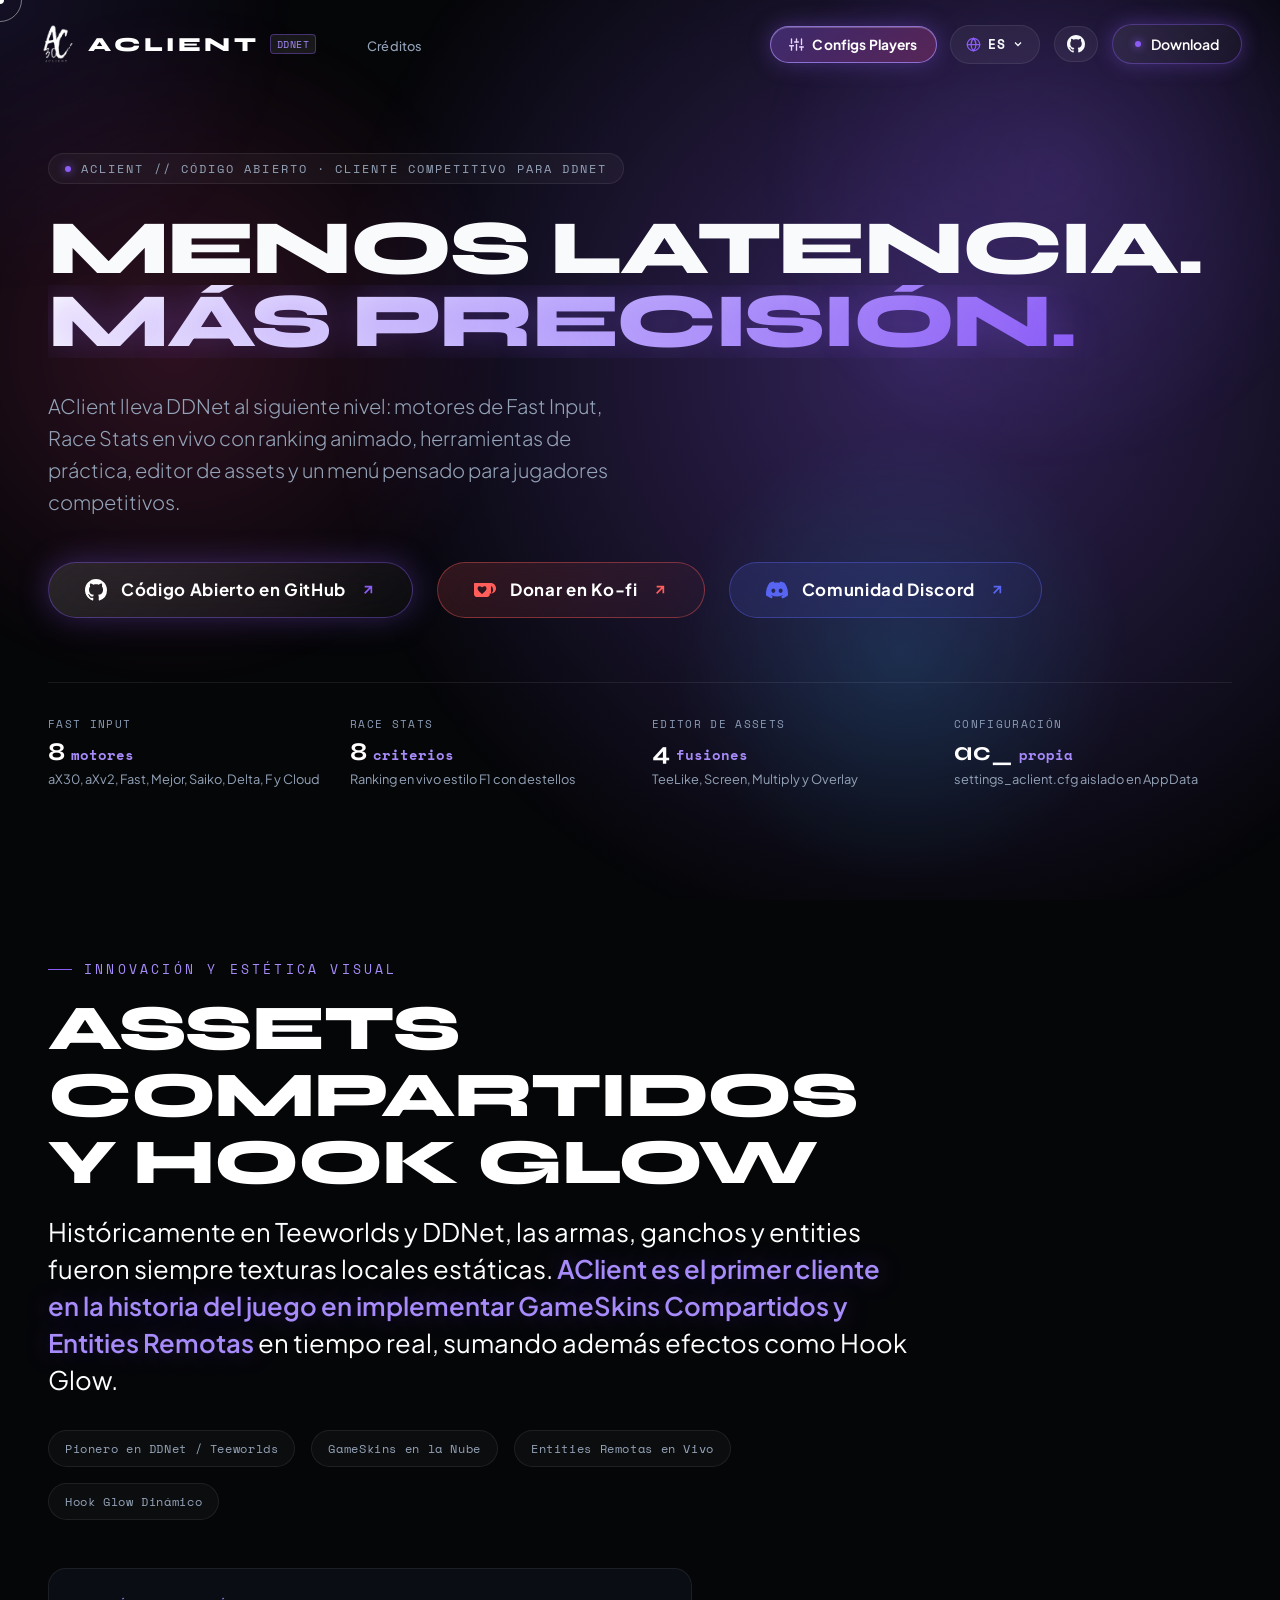
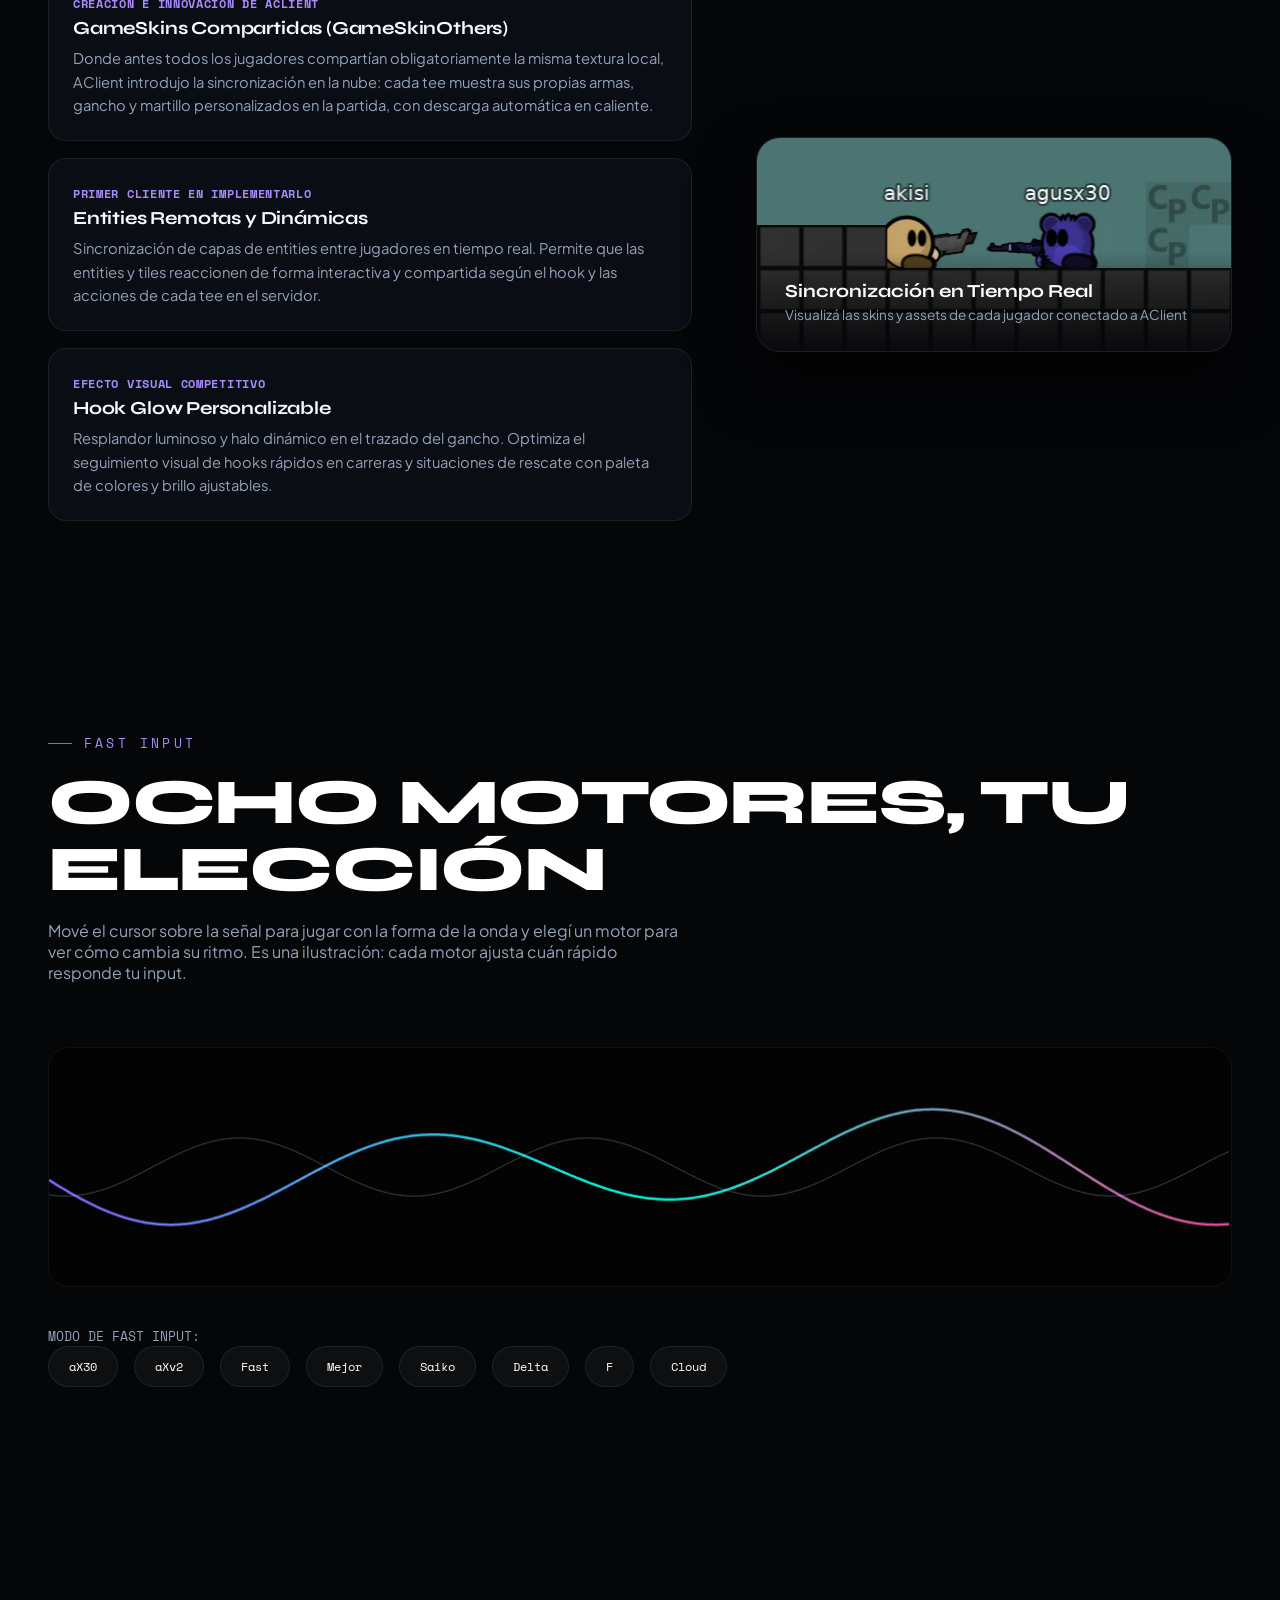
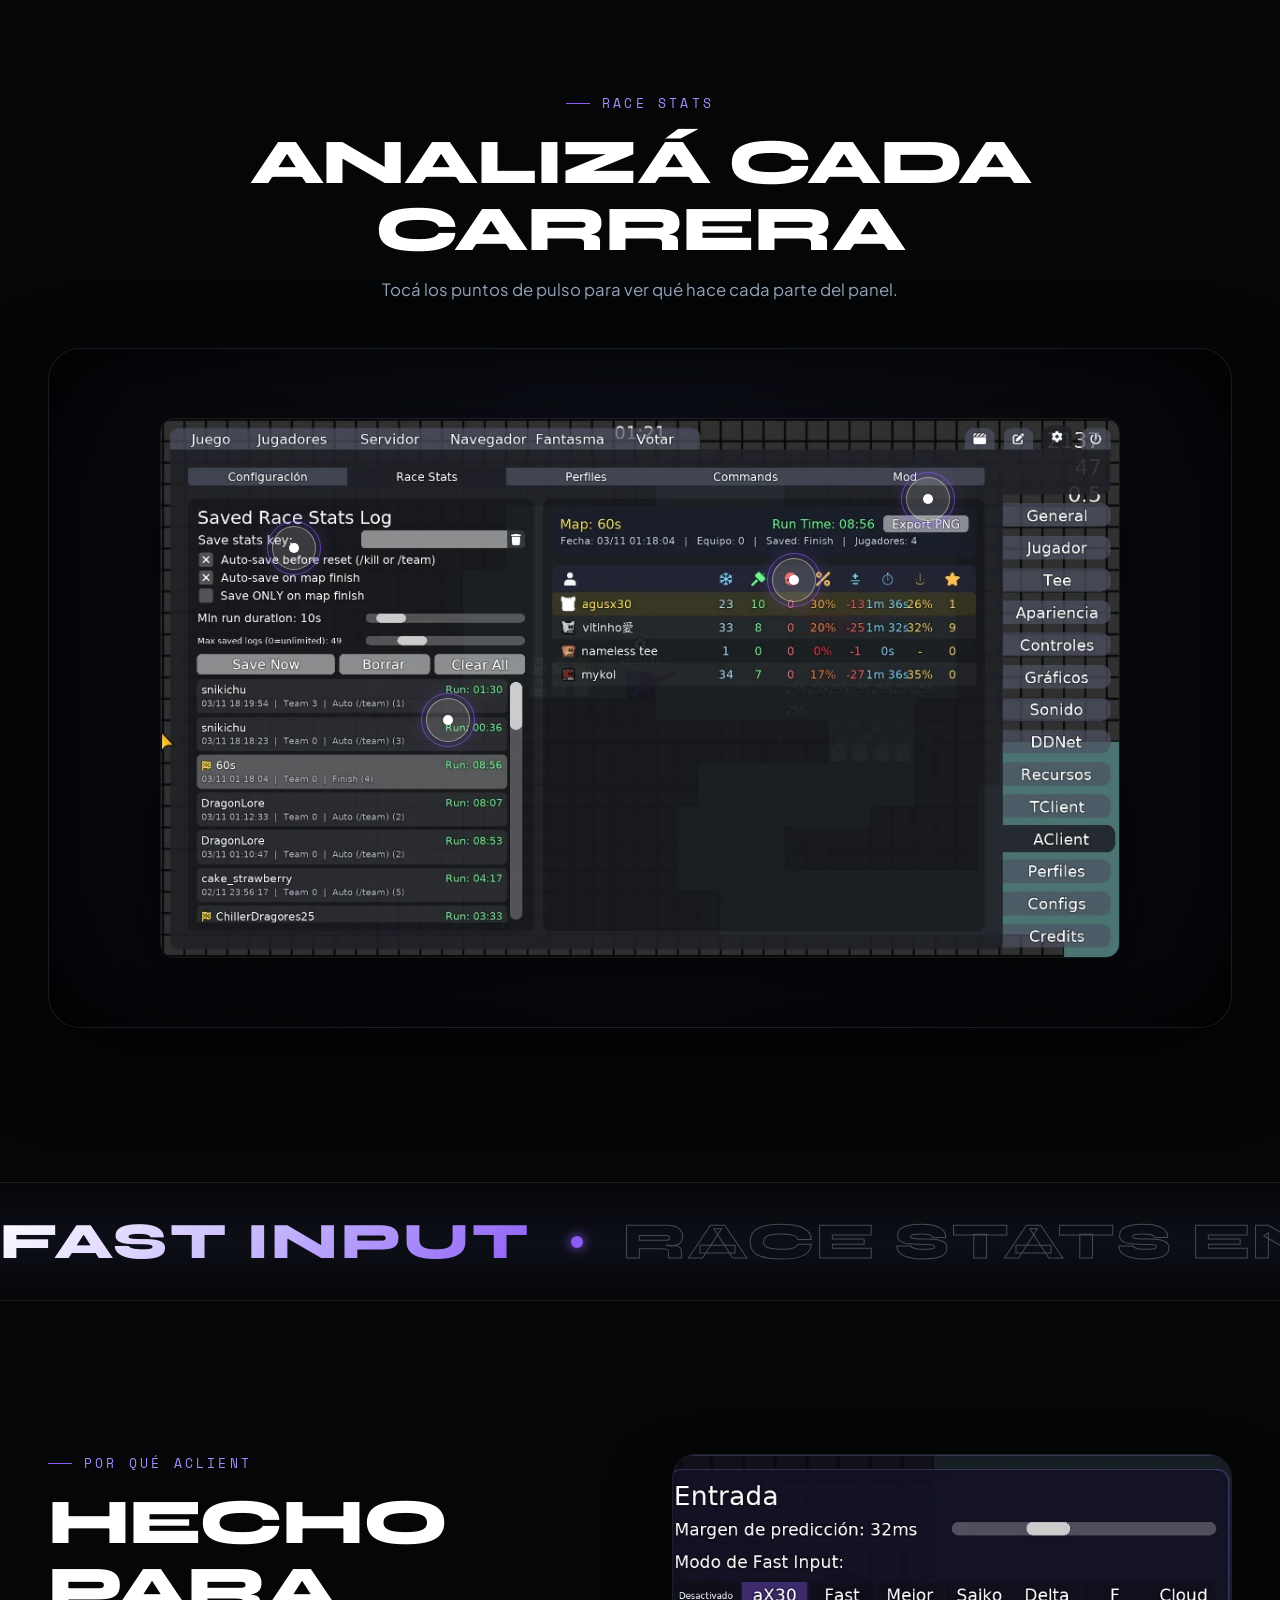
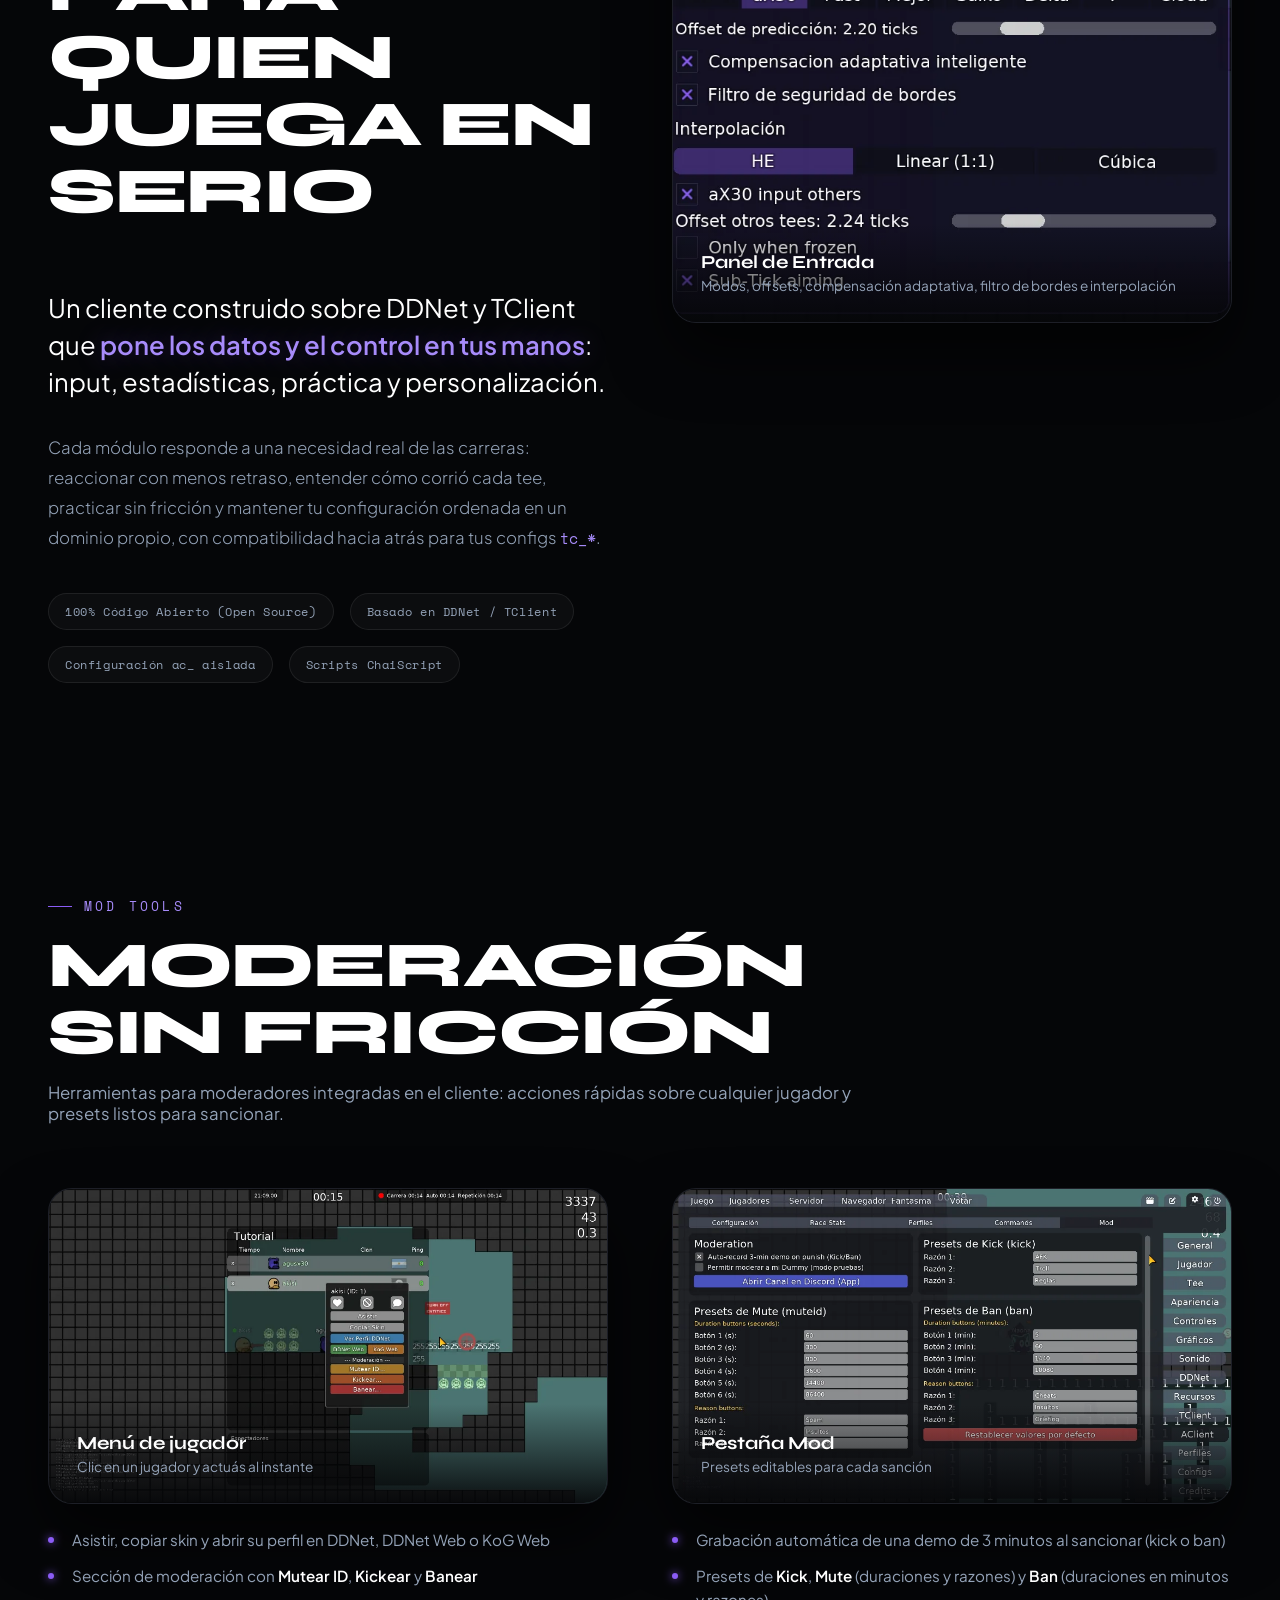
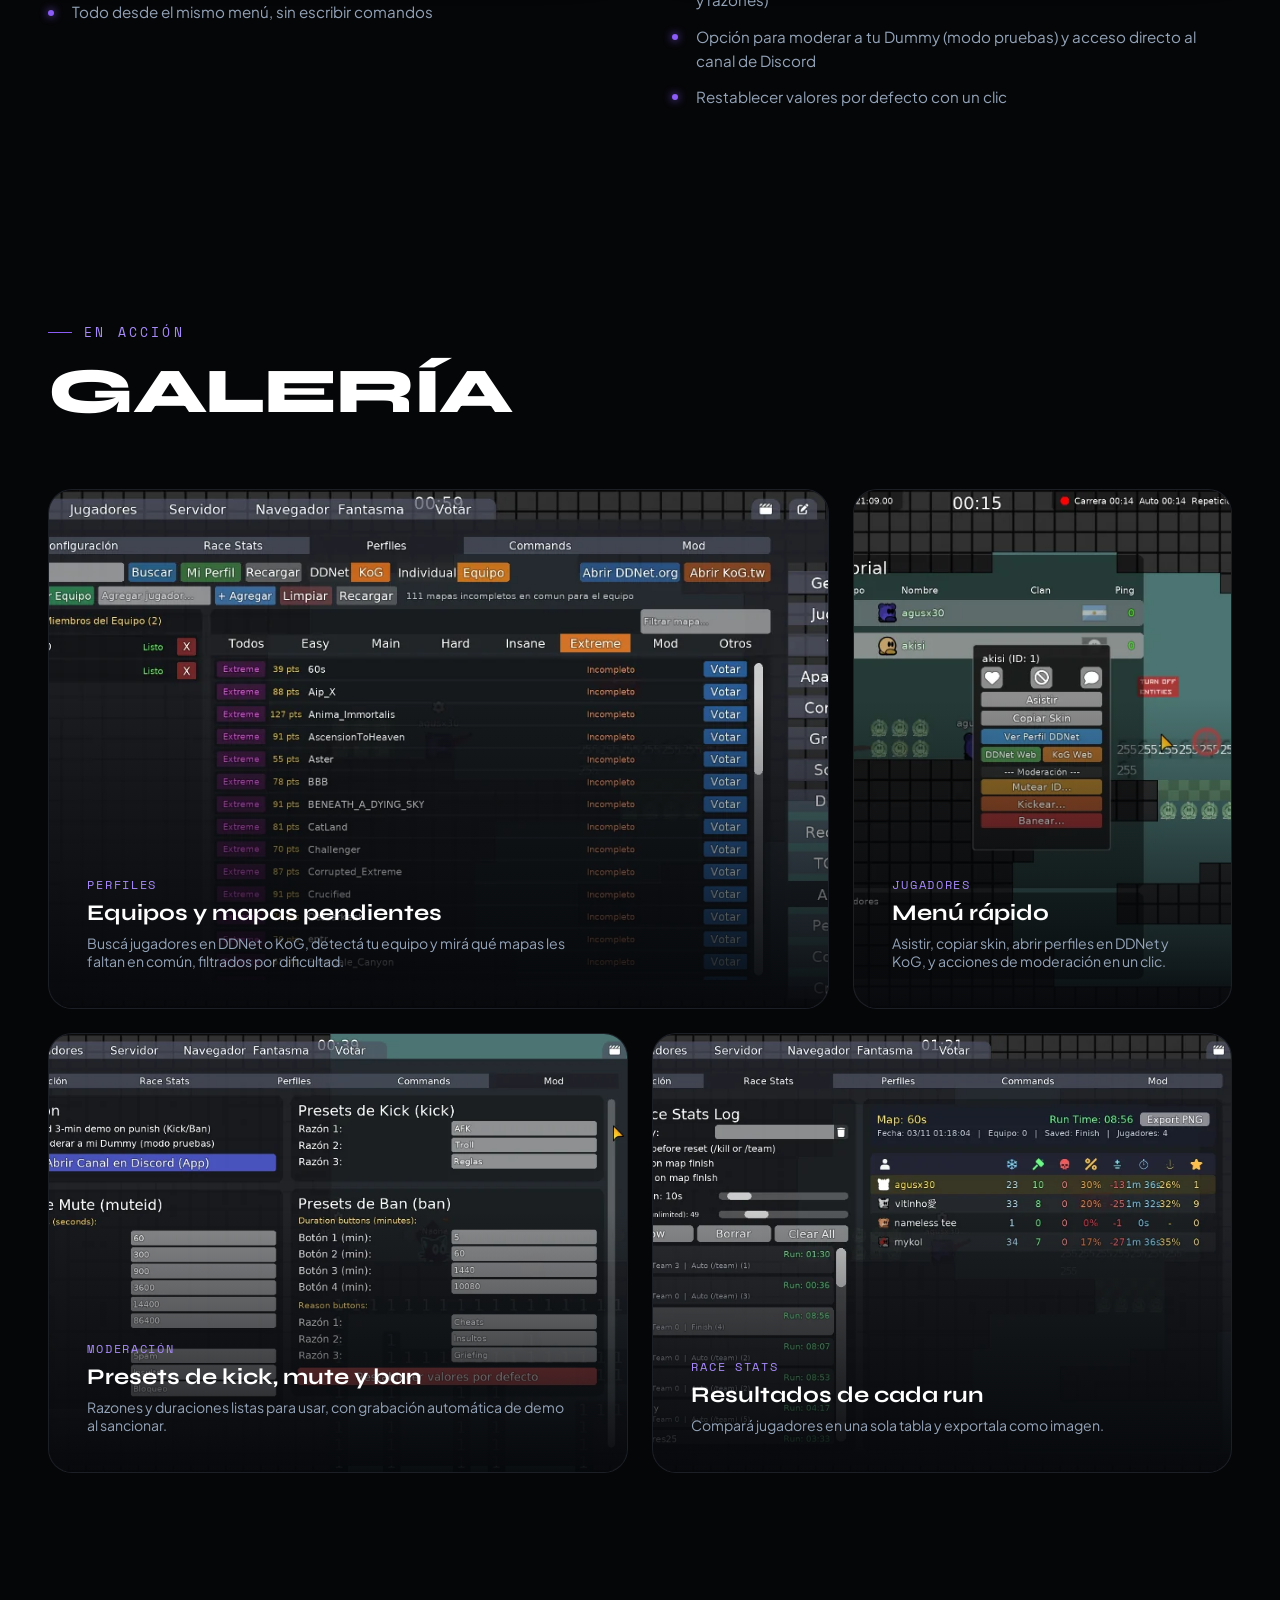
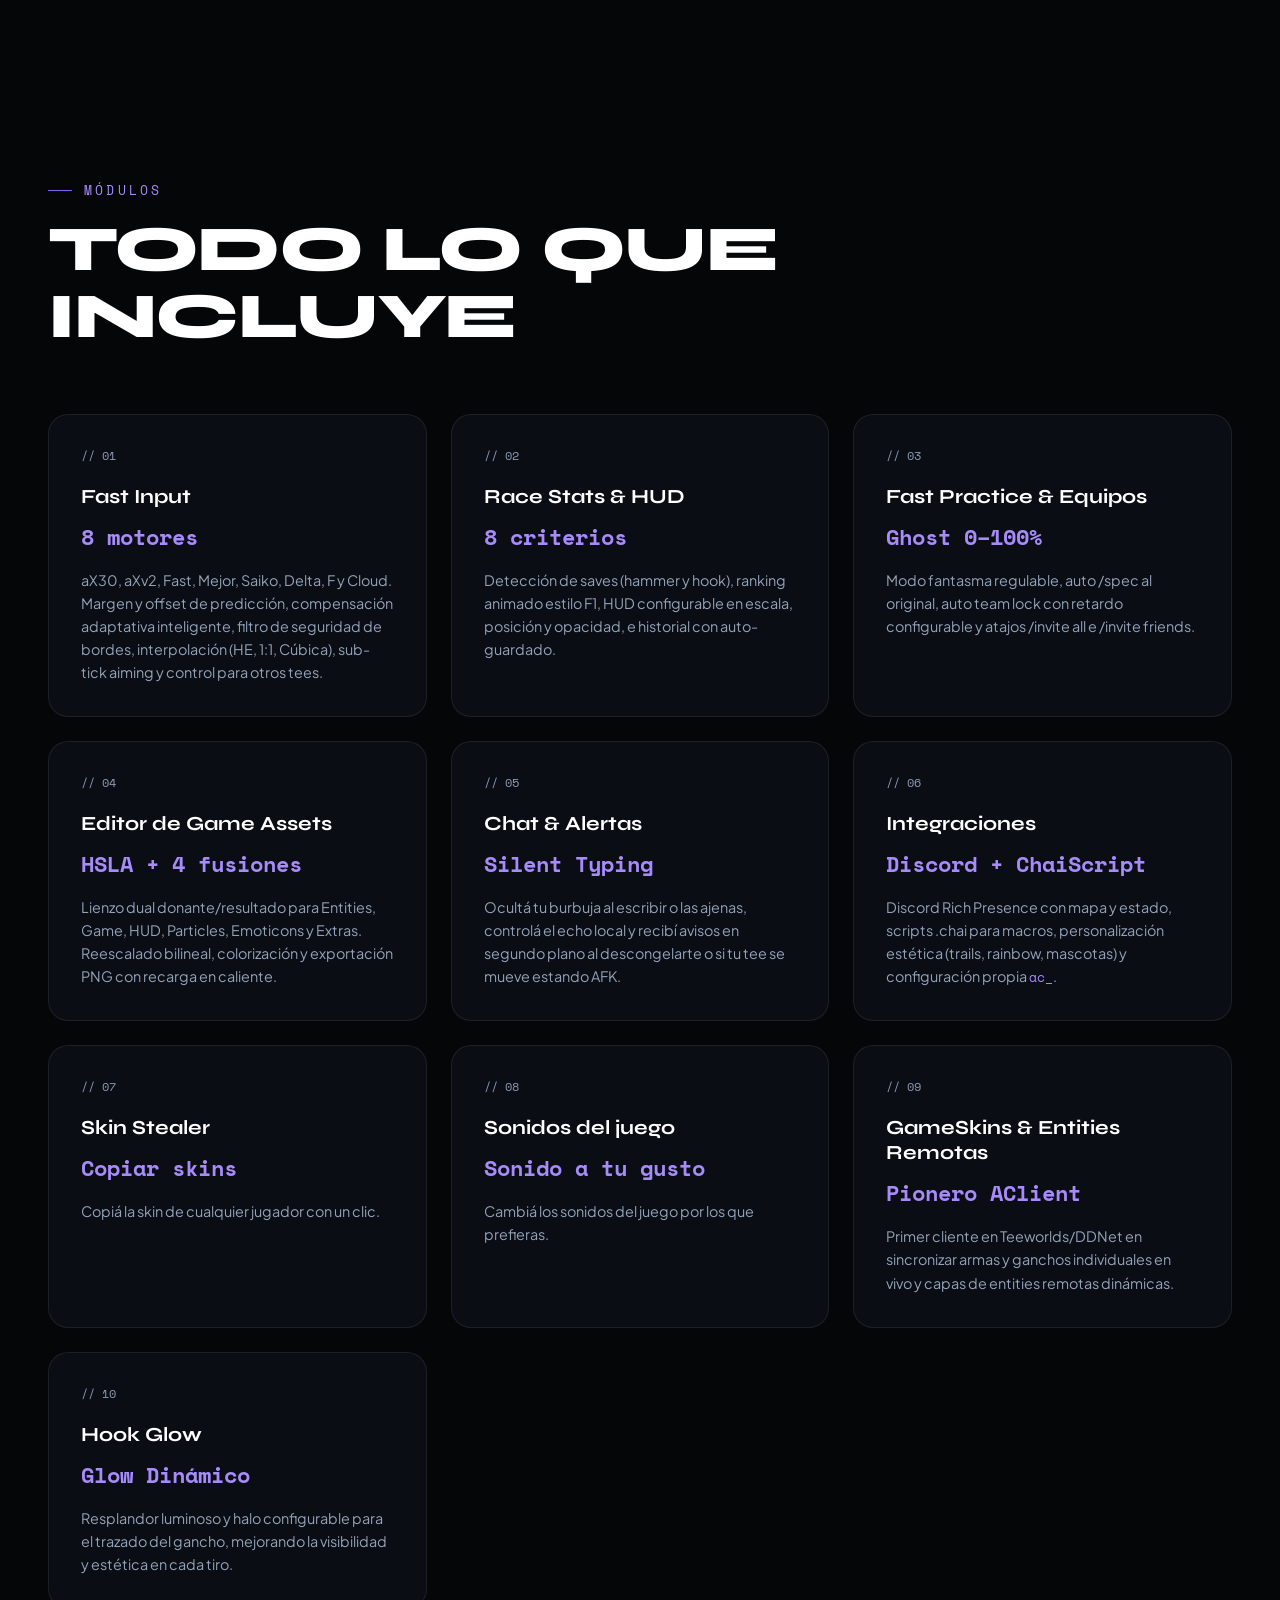
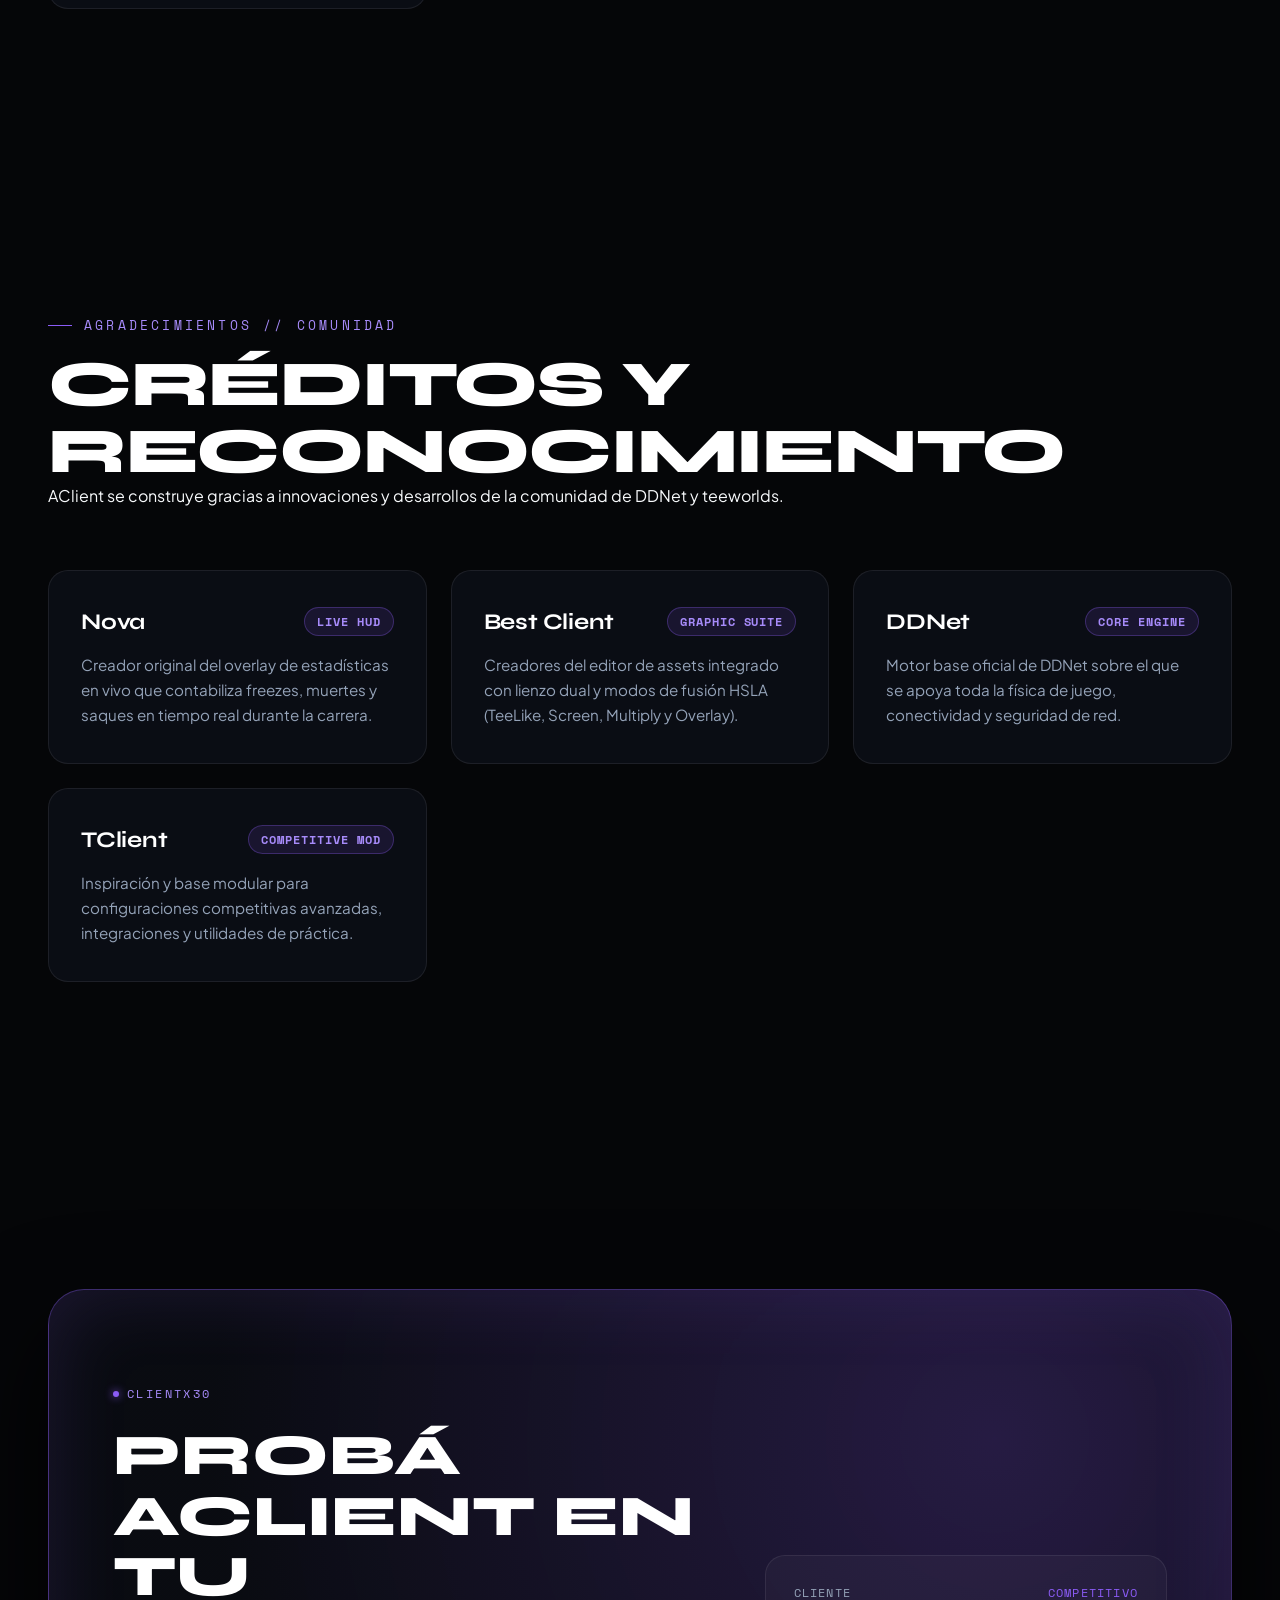
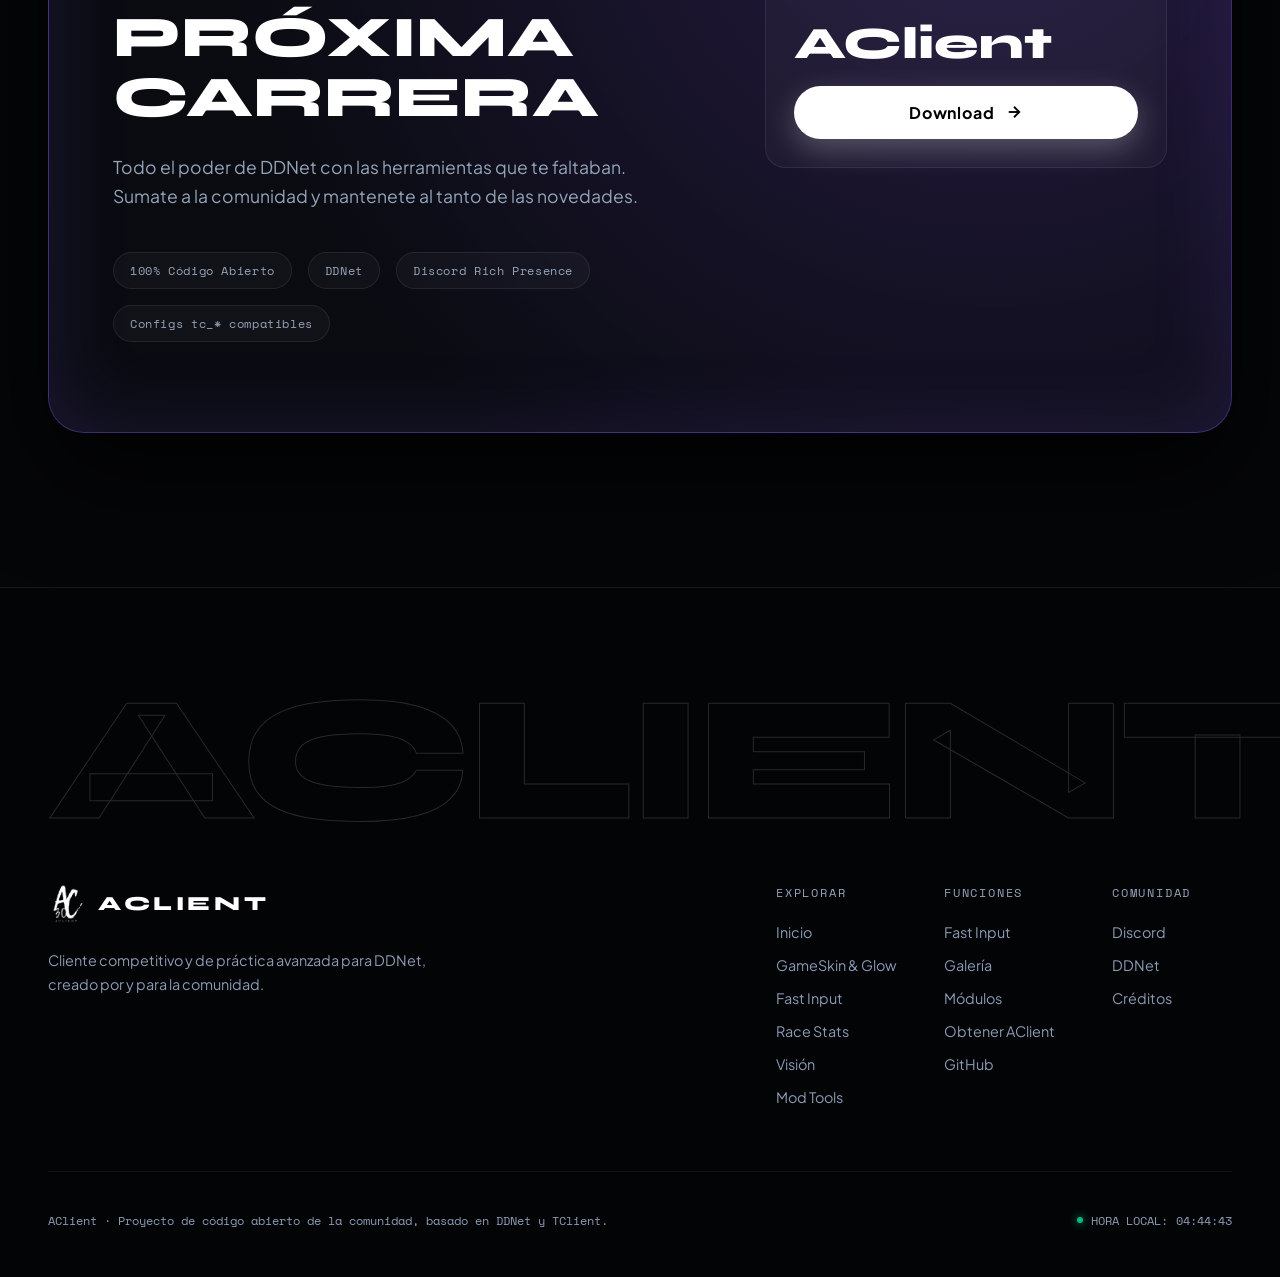
==== index.html @ fa6619e5 "style: alinear Creditos a la izquierda y destacar boton Configs Players a la derecha" ====
<!DOCTYPE html>
<html lang="es">
<head>
  <!-- Google tag (gtag.js) -->
  <script async src="https://www.googletagmanager.com/gtm.js?id=GTM-TL4N6KJR"></script>
  <script>
    window.dataLayer = window.dataLayer || [];
    function gtag(){dataLayer.push(arguments);}
    gtag('js', new Date());
  </script>
  <meta charset="UTF-8">
  <meta name="viewport" content="width=device-width, initial-scale=1.0">
  <title>AClient // Cliente Competitivo para DDNet · Fast Input &amp; Race Stats</title>

  <!-- SEO Primario -->
  <meta name="description" content="AClient: cliente competitivo para DDNet y Teeworlds con Fast Input (8 motores incl. aXv2), GameSkins compartidas, Entities remotas, Hook Glow y Race Stats.">
  <meta name="keywords" content="AClient, Clientx30, DDNet, DDraceNetwork, Teeworlds, Fast Input, aXv2, aX30, GameSkins compartidas, GameSkinOthers, Entities remotas, Hook Glow, Race Stats, DDNet client, DDNet mod, cliente competitivo DDNet, TClient">
  <meta name="author" content="AgusClient">
  <meta name="application-name" content="AClient">
  <meta name="robots" content="index, follow, max-snippet:-1, max-image-preview:large, max-video-preview:-1">
  <meta name="googlebot" content="index, follow, max-snippet:-1, max-image-preview:large, max-video-preview:-1">
  <link rel="canonical" href="https://agusclient.github.io/">
  <link rel="alternate" hreflang="es" href="https://agusclient.github.io/">
  <link rel="alternate" hreflang="x-default" href="https://agusclient.github.io/">

  <!-- Tema del Navegador -->
  <meta name="theme-color" content="#8b5cf6">
  <meta name="msapplication-TileColor" content="#0b0c13">

  <!-- Open Graph / Facebook / Discord / WhatsApp -->
  <meta property="og:type" content="website">
  <meta property="og:url" content="https://agusclient.github.io/">
  <meta property="og:title" content="AClient // Cliente Competitivo para DDNet · Fast Input &amp; Race Stats">
  <meta property="og:description" content="Cliente competitivo para DDNet y Teeworlds con Fast Input (8 motores incl. aXv2), GameSkins compartidas, Entities remotas, Hook Glow y Race Stats en vivo.">
  <meta property="og:image" content="https://agusclient.github.io/assets/images/race-stats.png">
  <meta property="og:image:secure_url" content="https://agusclient.github.io/assets/images/race-stats.png">
  <meta property="og:image:type" content="image/png">
  <meta property="og:image:width" content="1024">
  <meta property="og:image:height" content="575">
  <meta property="og:image:alt" content="Panel Race Stats, Fast Input y módulos de AClient para DDNet">
  <meta property="og:site_name" content="AClient">
  <meta property="og:locale" content="es_ES">
  <meta property="og:locale:alternate" content="pt_BR">
  <meta property="og:locale:alternate" content="en_US">

  <!-- Twitter / X Cards -->
  <meta name="twitter:card" content="summary_large_image">
  <meta name="twitter:url" content="https://agusclient.github.io/">
  <meta name="twitter:title" content="AClient // Cliente Competitivo para DDNet · Fast Input &amp; Race Stats">
  <meta name="twitter:description" content="Fast Input (8 motores incl. aXv2), GameSkins compartidas, Entities remotas, Hook Glow y Race Stats en vivo para DDNet y Teeworlds.">
  <meta name="twitter:image" content="https://agusclient.github.io/assets/images/race-stats.png">
  <meta name="twitter:image:alt" content="Panel Race Stats, Fast Input y módulos de AClient para DDNet">

  <!-- Favicon e Iconos Móviles -->
  <link rel="icon" type="image/png" href="assets/images/logo.png">
  <link rel="apple-touch-icon" href="assets/images/logo.png">

  <!-- Datos Estructurados JSON-LD (Schema.org) para Google & Buscadores -->
  <script type="application/ld+json">
  {
    "@context": "https://schema.org",
    "@graph": [
      {
        "@type": "WebSite",
        "@id": "https://agusclient.github.io/#website",
        "url": "https://agusclient.github.io/",
        "name": "AClient",
        "alternateName": ["Clientx30", "AClient DDNet"],
        "inLanguage": ["es", "pt", "en"]
      },
      {
        "@type": "SoftwareApplication",
        "@id": "https://agusclient.github.io/#software",
        "name": "AClient",
        "alternateName": ["Clientx30", "AClient DDNet"],
        "applicationCategory": "GameApplication",
        "applicationSubCategory": "DDNet Competitive Client",
        "operatingSystem": "Windows 64-bit",
        "softwareVersion": "2.7.5",
        "isAccessibleForFree": true,
        "inLanguage": ["es", "pt", "en"],
        "description": "Cliente competitivo de código abierto para DDNet y Teeworlds con Fast Input (8 motores incl. aXv2 y aX30), GameSkins compartidas, Entities remotas, Hook Glow, Race Stats en vivo y editor de assets.",
        "url": "https://agusclient.github.io/",
        "mainEntityOfPage": {
          "@id": "https://agusclient.github.io/#website"
        },
        "downloadUrl": "https://github.com/AgusClient/AClient/releases/latest/download/DDNet.exe",
        "releaseNotes": "https://github.com/AgusClient/AClient/releases/latest",
        "image": "https://agusclient.github.io/assets/images/logo.png",
        "screenshot": [
          "https://agusclient.github.io/assets/images/race-stats.png",
          "https://agusclient.github.io/assets/images/fast-input.png",
          "https://agusclient.github.io/assets/images/gameskin-others.png",
          "https://agusclient.github.io/assets/images/perfiles.png",
          "https://agusclient.github.io/assets/images/player-menu.png",
          "https://agusclient.github.io/assets/images/mod-menu.png"
        ],
        "featureList": [
          "Fast Input con 8 motores (aX30, aXv2, Fast, Mejor, Saiko, Delta, F y Cloud)",
          "GameSkins Compartidas (GameSkinOthers) en la nube",
          "Entities Remotas y Dinámicas en tiempo real",
          "Hook Glow personalizable",
          "Race Stats HUD en vivo con ranking animado",
          "Editor integrado de Game Assets con modos HSLA",
          "Fast Practice con fantasma configurable y herramientas de moderación"
        ],
        "sameAs": [
          "https://github.com/AgusClient/AClient",
          "https://ko-fi.com/agusx30",
          "https://discord.gg/NsUA52HF2Y"
        ],
        "author": {
          "@type": "Person",
          "name": "AgusClient",
          "url": "https://github.com/AgusClient"
        },
        "offers": {
          "@type": "Offer",
          "price": "0",
          "priceCurrency": "USD"
        }
      }
    ]
  }
  </script>

  <link rel="preconnect" href="https://fonts.googleapis.com">
  <link rel="preconnect" href="https://fonts.gstatic.com" crossorigin>
  <link rel="preload" as="style" href="https://fonts.googleapis.com/css2?family=Plus+Jakarta+Sans:wght@300;400;500;600;700&family=Space+Mono:wght@400;700&family=Syne:wght@700;800&display=swap" onload="this.onload=null;this.rel='stylesheet'">
  <noscript><link href="https://fonts.googleapis.com/css2?family=Plus+Jakarta+Sans:wght@300;400;500;600;700&family=Space+Mono:wght@400;700&family=Syne:wght@700;800&display=swap" rel="stylesheet"></noscript>
  <link rel="stylesheet" href="css/style.css?v=8">
</head>
<body>

  <div class="noise-overlay" aria-hidden="true"></div>
  <div class="ambient-light-container" aria-hidden="true">
    <div class="ambient-orb ambient-orb-1"></div>
    <div class="ambient-orb ambient-orb-2"></div>
    <div class="ambient-orb ambient-orb-3"></div>
  </div>
  <div class="mouse-spotlight" aria-hidden="true"></div>

  <div class="cursor-dot" aria-hidden="true"></div>
  <div class="cursor-ring" aria-hidden="true">
  </div>

  <!-- HEADER -->
  <header class="site-header">
    <div class="nav-container">
      <a href="https://github.com/AgusClient/AClient" class="brand-logo" target="_blank" rel="noopener noreferrer">
        <div class="logo-symbol"><picture><source srcset="assets/images/logo.webp" type="image/webp"><img src="assets/images/logo.png" alt="AClient" width="320" height="400" decoding="async"></picture></div>
        <span class="logo-text">ACLIENT</span>
        <span class="logo-badge">DDNET</span>
      </a>

      <nav>
        <ul class="nav-links">
          <li><a href="#credits" class="nav-link" data-i18n="nav.credits">Créditos</a></li>
        </ul>
      </nav>

      <div class="nav-actions">
        <a href="configs.html" class="btn-configs-nav">
          <svg width="15" height="15" viewBox="0 0 24 24" fill="none" stroke="currentColor" stroke-width="2.2" stroke-linecap="round" stroke-linejoin="round" aria-hidden="true">
            <line x1="4" y1="21" x2="4" y2="14"></line>
            <line x1="4" y1="10" x2="4" y2="3"></line>
            <line x1="12" y1="21" x2="12" y2="12"></line>
            <line x1="12" y1="8" x2="12" y2="3"></line>
            <line x1="20" y1="21" x2="20" y2="16"></line>
            <line x1="20" y1="12" x2="20" y2="3"></line>
            <line x1="1" y1="14" x2="7" y2="14"></line>
            <line x1="9" y1="8" x2="15" y2="8"></line>
            <line x1="17" y1="16" x2="23" y2="16"></line>
          </svg>
          <span data-i18n="nav.configs">Configs Players</span>
        </a>

        <!-- SELECTOR DE IDIOMA -->
        <div class="lang-dropdown">
          <button type="button" class="lang-toggle-btn" id="langToggleBtn" aria-expanded="false" aria-label="Cambiar idioma">
            <svg width="15" height="15" viewBox="0 0 24 24" fill="none" stroke="currentColor" stroke-width="2" stroke-linecap="round" stroke-linejoin="round" class="lang-globe-icon">
              <circle cx="12" cy="12" r="10"></circle>
              <line x1="2" y1="12" x2="22" y2="12"></line>
              <path d="M12 2a15.3 15.3 0 0 1 4 10 15.3 15.3 0 0 1-4 10 15.3 15.3 0 0 1-4-10 15.3 15.3 0 0 1 4-10z"></path>
            </svg>
            <span class="current-lang-code" id="currentLangCode">ES</span>
            <svg width="12" height="12" viewBox="0 0 24 24" fill="none" stroke="currentColor" stroke-width="2.5" class="lang-chevron-icon">
              <polyline points="6 9 12 15 18 9"></polyline>
            </svg>
          </button>
          <div class="lang-menu" id="langMenu" role="menu">
            <button type="button" class="lang-option active" data-lang="es" role="menuitem">
              <span class="lang-flag">🇪🇸</span>
              <span class="lang-name">Español</span>
              <span class="lang-check">✓</span>
            </button>
            <button type="button" class="lang-option" data-lang="pt" role="menuitem">
              <span class="lang-flag">🇧🇷</span>
              <span class="lang-name">Português</span>
              <span class="lang-check">✓</span>
            </button>
            <button type="button" class="lang-option" data-lang="en" role="menuitem">
              <span class="lang-flag">🇺🇸</span>
              <span class="lang-name">English</span>
              <span class="lang-check">✓</span>
            </button>
          </div>
        </div>

        <!-- BOTON GITHUB -->
        <a href="https://github.com/AgusClient/AClient" class="btn-github-nav" target="_blank" rel="noopener noreferrer" aria-label="GitHub Repository" title="GitHub">
          <svg width="18" height="18" viewBox="0 0 24 24" fill="currentColor">
            <path d="M12 0C5.37 0 0 5.37 0 12c0 5.31 3.435 9.795 8.205 11.385.6.105.825-.255.825-.57 0-.285-.015-1.23-.015-2.235-3.015.555-3.795-.735-4.035-1.41-.135-.345-.72-1.41-1.23-1.695-.42-.225-1.02-.78-.015-.795.945-.015 1.62.87 1.845 1.23 1.08 1.815 2.805 1.305 3.495.99.105-.78.42-1.305.765-1.605-2.67-.3-5.46-1.335-5.46-5.925 0-1.305.465-2.385 1.23-3.225-.12-.3-.54-1.53.12-3.18 0 0 1.005-.315 3.3 1.23.96-.27 1.98-.405 3-.405s2.04.135 3 .405c2.295-1.56 3.3-1.23 3.3-1.23.66 1.65.24 2.88.12 3.18.765.84 1.23 1.905 1.23 3.225 0 4.605-2.805 5.625-5.475 5.925.435.375.81 1.095.81 2.22 0 1.605-.015 2.895-.015 3.3 0 .315.225.69.825.57A12.02 12.02 0 0024 12c0-6.63-5.37-12-12-12z"/>
          </svg>
        </a>

        <a href="https://github.com/AgusClient/AClient/releases/latest/download/DDNet.exe" class="btn-primary-glow" download="DDNet.exe">
          <span class="btn-pill-icon"></span>
          <span data-i18n="nav.download">Download</span>
        </a>
      </div>
    </div>
  </header>

  <main>
    <!-- HERO -->
    <section class="hero-section" id="hero">
      <div class="hero-canvas-container">
        <canvas id="webgl-canvas"></canvas>
      </div>

      <div class="hero-content">
        <div class="hero-meta-badge">
          <span class="dot"></span>
          <span data-i18n="hero.badge">ACLIENT // CÓDIGO ABIERTO · CLIENTE COMPETITIVO PARA DDNET</span>
        </div>

        <h1 class="hero-title">
          <span class="title-line">
            <span class="char-reveal" data-i18n="hero.title1">MENOS LATENCIA.</span>
          </span>
          <span class="title-line">
            <span class="char-reveal gradient-text" data-i18n="hero.title2">MÁS PRECISIÓN.</span>
          </span>
        </h1>

        <p class="hero-description" data-i18n="hero.desc">
          AClient lleva DDNet al siguiente nivel: motores de Fast Input, Race Stats en vivo con ranking animado, herramientas de práctica, editor de assets y un menú pensado para jugadores competitivos.
        </p>

        <div class="hero-cta-group">
          <a href="https://github.com/AgusClient/AClient" class="btn-hero-opensource" target="_blank" rel="noopener noreferrer">
            <svg class="btn-github-icon" viewBox="0 0 24 24">
              <path d="M12 0C5.37 0 0 5.37 0 12c0 5.31 3.435 9.795 8.205 11.385.6.105.825-.255.825-.57 0-.285-.015-1.23-.015-2.235-3.015.555-3.795-.735-4.035-1.41-.135-.345-.72-1.41-1.23-1.695-.42-.225-1.02-.78-.015-.795.945-.015 1.62.87 1.845 1.23 1.08 1.815 2.805 1.305 3.495.99.105-.78.42-1.305.765-1.605-2.67-.3-5.46-1.335-5.46-5.925 0-1.305.465-2.385 1.23-3.225-.12-.3-.54-1.53.12-3.18 0 0 1.005-.315 3.3 1.23.96-.27 1.98-.405 3-.405s2.04.135 3 .405c2.295-1.56 3.3-1.23 3.3-1.23.66 1.65.24 2.88.12 3.18.765.84 1.23 1.905 1.23 3.225 0 4.605-2.805 5.625-5.475 5.925.435.375.81 1.095.81 2.22 0 1.605-.015 2.895-.015 3.3 0 .315.225.69.825.57A12.02 12.02 0 0024 12c0-6.63-5.37-12-12-12z"/>
            </svg>
            <span data-i18n="hero.btn_github">Código Abierto en GitHub</span>
            <svg class="btn-arrow-icon" width="16" height="16" viewBox="0 0 24 24" fill="none" stroke="currentColor" stroke-width="2.5"><path d="M7 17l9.2-9.2M17 17V7H7"/></svg>
          </a>
          <a href="https://ko-fi.com/agusx30" class="btn-hero-kofi" target="_blank" rel="noopener noreferrer">
            <svg class="btn-kofi-icon" viewBox="0 0 24 24" width="22" height="22" fill="currentColor">
              <path d="M23.881 8.948c-.773-4.085-4.859-4.593-4.859-4.593H.723c-.604 0-.679.798-.679.798s-.082 7.324-.022 11.822c.164 2.424 2.586 2.672 2.586 2.672s8.267-.023 11.966-.049c2.438-.426 2.683-2.566 2.658-3.734 4.352.24 7.422-2.831 6.649-6.916zm-11.062 3.511c-1.246 1.453-4.047 3.974-4.047 3.974s-2.8-2.521-4.047-3.974c-1.33-1.556-.96-3.812.753-4.475 1.713-.663 3.013.882 3.294 1.258.281-.376 1.581-1.921 3.294-1.258 1.713.663 2.083 2.919.753 4.475zm7.742.605c-.392 2.107-2.022 2.409-2.022 2.409V7.93s1.666-.053 2.022 2.409.392 2.124 0 2.725z"/>
            </svg>
            <span data-i18n="hero.btn_kofi">Donar en Ko-fi</span>
            <svg class="btn-arrow-icon" width="16" height="16" viewBox="0 0 24 24" fill="none" stroke="currentColor" stroke-width="2.5"><path d="M7 17l9.2-9.2M17 17V7H7"/></svg>
          </a>
          <a href="https://discord.gg/NsUA52HF2Y" class="btn-hero-discord" target="_blank" rel="noopener noreferrer">
            <svg class="btn-discord-icon" viewBox="0 0 24 24" width="22" height="22" fill="currentColor">
              <path d="M20.317 4.37a19.791 19.791 0 0 0-4.885-1.515.074.074 0 0 0-.079.037c-.21.375-.444.864-.608 1.25a18.27 18.27 0 0 0-5.487 0 12.64 12.64 0 0 0-.617-1.25.077.077 0 0 0-.079-.037A19.736 19.736 0 0 0 3.677 4.37a.07.07 0 0 0-.032.027C.533 9.046-.32 13.58.099 18.057a.082.082 0 0 0 .031.057 19.9 19.9 0 0 0 5.993 3.03.078.078 0 0 0 .084-.028c.462-.63.874-1.295 1.226-1.994.021-.041.001-.09-.041-.106a13.107 13.107 0 0 1-1.872-.892.077.077 0 0 1-.008-.128 10.2 10.2 0 0 0 .372-.292.074.074 0 0 1 .077-.01c3.929 1.793 8.18 1.793 12.061 0a.074.074 0 0 1 .078.01c.12.098.246.198.373.292a.077.077 0 0 1-.006.127 12.299 12.299 0 0 1-1.873.894.077.077 0 0 0-.041.107c.36.698.772 1.362 1.225 1.993a.076.076 0 0 0 .084.028 19.839 19.839 0 0 0 6.002-3.03.077.077 0 0 0 .032-.054c.5-5.177-.838-9.674-3.549-13.66a.061.061 0 0 0-.031-.028zM8.02 15.33c-1.183 0-2.157-1.085-2.157-2.419 0-1.333.956-2.419 2.157-2.419 1.21 0 2.176 1.096 2.157 2.42 0 1.333-.956 2.418-2.157 2.418zm7.975 0c-1.183 0-2.157-1.085-2.157-2.419 0-1.333.955-2.419 2.157-2.419 1.21 0 2.176 1.096 2.157 2.42 0 1.333-.946 2.418-2.157 2.418z"/>
            </svg>
            <span data-i18n="hero.btn_discord">Comunidad Discord</span>
            <svg class="btn-arrow-icon" width="16" height="16" viewBox="0 0 24 24" fill="none" stroke="currentColor" stroke-width="2.5"><path d="M7 17l9.2-9.2M17 17V7H7"/></svg>
          </a>
        </div>

        <div class="hero-hud-bar">
          <div class="hud-item">
            <span class="hud-label" data-i18n="hero.hud1_label">Fast Input</span>
            <div class="hud-value">8<span data-i18n="hero.hud1_unit">motores</span></div>
            <span class="hud-detail" data-i18n="hero.hud1_sub">aX30, aXv2, Fast, Mejor, Saiko, Delta, F y Cloud</span>
          </div>

          <div class="hud-item">
            <span class="hud-label" data-i18n="hero.hud2_label">Race Stats</span>
            <div class="hud-value">8<span data-i18n="hero.hud2_unit">criterios</span></div>
            <span class="hud-detail" data-i18n="hero.hud2_sub">Ranking en vivo estilo F1 con destellos</span>
          </div>

          <div class="hud-item">
            <span class="hud-label" data-i18n="hero.hud3_label">Editor de Assets</span>
            <div class="hud-value">4<span data-i18n="hero.hud3_unit">fusiones</span></div>
            <span class="hud-detail" data-i18n="hero.hud3_sub">TeeLike, Screen, Multiply y Overlay</span>
          </div>

          <div class="hud-item">
            <span class="hud-label" data-i18n="hero.hud4_label">Configuración</span>
            <div class="hud-value">ac_<span data-i18n="hero.hud4_unit">propia</span></div>
            <span class="hud-detail" data-i18n="hero.hud4_sub">settings_aclient.cfg aislado en AppData</span>
          </div>
        </div>
      </div>
    </section>

    <!-- ASSETS COMPARTIDOS & HOOK GLOW -->
    <section class="section-wrapper" id="gameskin" style="padding-top: 60px; padding-bottom: 60px;">
      <div class="section-header" style="max-width: 860px; margin-bottom: 3rem;">
        <div class="section-eyebrow" data-i18n="gameskin.eyebrow">Innovación y Estética Visual</div>
        <h2 class="section-title" data-i18n="gameskin.title">ASSETS COMPARTIDOS Y HOOK GLOW</h2>
        <p class="philosophy-text-lead" data-i18n-html="gameskin.lead" style="margin-top: 1rem;">
          Históricamente en Teeworlds y DDNet, las armas, ganchos y entities fueron siempre texturas locales estáticas. <span class="highlight">AClient es el primer cliente en la historia del juego en implementar GameSkins Compartidos y Entities Remotas</span> en tiempo real, sumando además efectos como Hook Glow.
        </p>
        <div class="philosophy-badges" style="margin-top: 1.5rem;">
          <span class="glass-chip" data-i18n="gameskin.chip1">Pionero en DDNet / Teeworlds</span>
          <span class="glass-chip" data-i18n="gameskin.chip2">GameSkins en la Nube</span>
          <span class="glass-chip" data-i18n="gameskin.chip3">Entities Remotas en Vivo</span>
          <span class="glass-chip" data-i18n="gameskin.chip4">Hook Glow Dinámico</span>
        </div>
      </div>

      <div class="gameskin-grid">
        <div class="gameskin-features-stack">
          <!-- Feature 1: GameSkins Compartidas -->
          <div class="feature-card-item">
            <div class="feature-card-header">
              <span class="feature-badge" data-i18n="gameskin.f1_badge">Creación e Innovación de AClient</span>
              <h3 class="feature-title" data-i18n="gameskin.f1_title">GameSkins Compartidas (GameSkinOthers)</h3>
            </div>
            <p class="feature-desc" data-i18n="gameskin.f1_desc">
              Donde antes todos los jugadores compartían obligatoriamente la misma textura local, AClient introdujo la sincronización en la nube: cada tee muestra sus propias armas, gancho y martillo personalizados en la partida, con descarga automática en caliente.
            </p>
          </div>

          <!-- Feature 2: Entities Remotas -->
          <div class="feature-card-item">
            <div class="feature-card-header">
              <span class="feature-badge" data-i18n="gameskin.f2_badge">Primer Cliente en Implementarlo</span>
              <h3 class="feature-title" data-i18n="gameskin.f2_title">Entities Remotas y Dinámicas</h3>
            </div>
            <p class="feature-desc" data-i18n="gameskin.f2_desc">
              Sincronización de capas de entities entre jugadores en tiempo real. Permite que las entities y tiles reaccionen de forma interactiva y compartida según el hook y las acciones de cada tee en el servidor.
            </p>
          </div>

          <!-- Feature 3: Hook Glow -->
          <div class="feature-card-item">
            <div class="feature-card-header">
              <span class="feature-badge" data-i18n="gameskin.f3_badge">Efecto Visual Competitivo</span>
              <h3 class="feature-title" data-i18n="gameskin.f3_title">Hook Glow Personalizable</h3>
            </div>
            <p class="feature-desc" data-i18n="gameskin.f3_desc">
              Resplandor luminoso y halo dinámico en el trazado del gancho. Optimiza el seguimiento visual de hooks rápidos en carreras y situaciones de rescate con paleta de colores y brillo ajustables.
            </p>
          </div>
        </div>

        <div class="visual-card-frame gameskin-frame">
          <picture><source srcset="assets/images/gameskin-others.webp" type="image/webp"><img src="assets/images/gameskin-others.png" alt="Demostración de GameSkins compartidas y Entities remotas en AClient con akisi y agusx30" width="473" height="213" loading="lazy" decoding="async"></picture>
          <div class="visual-card-caption">
            <div>
              <div class="caption-title" data-i18n="gameskin.caption_title">Sincronización en Tiempo Real</div>
              <p style="font-size: 0.85rem; color: var(--text-muted); margin-top: 4px;" data-i18n="gameskin.caption_sub">Visualizá las skins y assets de cada jugador conectado a AClient</p>
            </div>
          </div>
        </div>
      </div>
    </section>

    <!-- FAST INPUT -->
    <section class="section-wrapper" id="sound-lab">
      <div class="sound-lab-wrapper">
        <div class="section-header">
          <div class="section-eyebrow">Fast Input</div>
          <h2 class="section-title" data-i18n="input.title">OCHO MOTORES, TU ELECCIÓN</h2>
          <p style="color: var(--text-muted); margin-top: 1rem; max-width: 640px;" data-i18n="input.desc">
            Mové el cursor sobre la señal para jugar con la forma de la onda y elegí un motor para ver cómo cambia su ritmo. Es una ilustración: cada motor ajusta cuán rápido responde tu input.
          </p>
        </div>

        <canvas id="waveCanvas" class="wave-canvas"></canvas>

        <div class="sound-lab-controls">
          <div style="font-family: var(--font-mono); font-size: 0.8rem; color: var(--text-muted);">
            <span data-i18n="input.control_label">MODO DE FAST INPUT:</span>
          </div>

          <div class="synth-triggers">
            <button type="button" class="tone-button" data-freq="330" data-wave="0.008"><span>aX30</span></button>
            <button type="button" class="tone-button" data-freq="360" data-wave="0.009"><span>aXv2</span></button>
            <button type="button" class="tone-button" data-freq="392" data-wave="0.010"><span>Fast</span></button>
            <button type="button" class="tone-button" data-freq="440" data-wave="0.012"><span data-i18n="input.btn_best">Mejor</span></button>
            <button type="button" class="tone-button" data-freq="494" data-wave="0.015"><span>Saiko</span></button>
            <button type="button" class="tone-button" data-freq="587" data-wave="0.018"><span>Delta</span></button>
            <button type="button" class="tone-button" data-freq="659" data-wave="0.021"><span>F</span></button>
            <button type="button" class="tone-button" data-freq="784" data-wave="0.025"><span>Cloud</span></button>
          </div>
        </div>
      </div>
    </section>

    <!-- RACE STATS con hotspots -->
    <section class="section-wrapper" id="anatomy">
      <div class="section-header" style="text-align: center; max-width: 800px; margin: 0 auto 3rem auto;">
        <div class="section-eyebrow" style="justify-content: center;" data-i18n="stats.eyebrow">Race Stats</div>
        <h2 class="section-title" data-i18n="stats.title">ANALIZÁ CADA CARRERA</h2>
        <p style="color: var(--text-muted); margin-top: 1rem; font-size: 1.05rem;" data-i18n="stats.desc">
          Tocá los puntos de pulso para ver qué hace cada parte del panel.
        </p>
      </div>

      <div class="anatomy-stage">
        <div class="stage-glow-backdrop"></div>

        <div class="stage-frame">
          <picture><source srcset="assets/images/race-stats.webp" type="image/webp"><img src="assets/images/race-stats.png" alt="Panel Race Stats de AClient" width="1024" height="575" loading="lazy" decoding="async" class="stage-product-image"></picture>

          <div class="hotspot-pin" style="top: 56%; left: 30%;">
            <button type="button" class="hotspot-button" aria-expanded="false" aria-label="Ver detalle: Logs guardados"><span class="hotspot-inner-dot"></span></button>
            <div class="hotspot-tooltip">
              <div class="tooltip-tag" data-i18n="stats.pin1_tag">HISTORIAL</div>
              <div class="tooltip-title" data-i18n="stats.pin1_title">Logs guardados</div>
              <p class="tooltip-desc" data-i18n="stats.pin1_desc">Cada carrera queda registrada con mapa, equipo, tiempo y motivo del guardado (Auto, Finish). Abrila cuando quieras.</p>
            </div>
          </div>

          <div class="hotspot-pin" style="top: 30%; left: 66%;">
            <button type="button" class="hotspot-button" aria-expanded="false" aria-label="Ver detalle: Stats por jugador"><span class="hotspot-inner-dot"></span></button>
            <div class="hotspot-tooltip">
              <div class="tooltip-tag" data-i18n="stats.pin2_tag">TABLA EN VIVO</div>
              <div class="tooltip-title" data-i18n="stats.pin2_title">Stats por jugador</div>
              <p class="tooltip-desc" data-i18n="stats.pin2_desc">Freezes, hammer, muertes, eficiencia, balance y tiempo de cada tee, ordenables según 8 criterios.</p>
            </div>
          </div>

          <div class="hotspot-pin" style="top: 24%; left: 14%;">
            <button type="button" class="hotspot-button" aria-expanded="false" aria-label="Ver detalle: Auto-guardado"><span class="hotspot-inner-dot"></span></button>
            <div class="hotspot-tooltip">
              <div class="tooltip-tag" data-i18n="stats.pin3_tag">PERSISTENCIA</div>
              <div class="tooltip-title" data-i18n="stats.pin3_title">Auto-guardado</div>
              <p class="tooltip-desc" data-i18n="stats.pin3_desc">Guardá antes de /kill o /team, al terminar el mapa, o solo al finalizar. Con duración mínima y límite de logs configurables.</p>
            </div>
          </div>

          <div class="hotspot-pin" style="top: 15%; left: 80%;">
            <button type="button" class="hotspot-button" aria-expanded="false" aria-label="Ver detalle: Export PNG"><span class="hotspot-inner-dot"></span></button>
            <div class="hotspot-tooltip">
              <div class="tooltip-tag" data-i18n="stats.pin4_tag">COMPARTIR</div>
              <div class="tooltip-title" data-i18n="stats.pin4_title">Export PNG</div>
              <p class="tooltip-desc" data-i18n="stats.pin4_desc">Exportá el resultado de la carrera como imagen para compartirlo con tu equipo.</p>
            </div>
          </div>
        </div>
      </div>
    </section>

    <!-- MARQUEE -->
    <div class="marquee-container" aria-hidden="true">
      <div class="marquee-track">
        <div class="marquee-item">
          <span class="marquee-text highlight">FAST INPUT</span>
          <span class="marquee-separator"></span>
          <span class="marquee-text">RACE STATS EN VIVO</span>
          <span class="marquee-separator"></span>
          <span class="marquee-text highlight">FAST PRACTICE</span>
          <span class="marquee-separator"></span>
          <span class="marquee-text">EDITOR DE ASSETS</span>
          <span class="marquee-separator"></span>
          <span class="marquee-text highlight">SILENT TYPING</span>
          <span class="marquee-separator"></span>
          <span class="marquee-text">PERFILES DDNET + KOG</span>
          <span class="marquee-separator"></span>
        </div>
        <div class="marquee-item">
          <span class="marquee-text highlight">FAST INPUT</span>
          <span class="marquee-separator"></span>
          <span class="marquee-text">RACE STATS EN VIVO</span>
          <span class="marquee-separator"></span>
          <span class="marquee-text highlight">FAST PRACTICE</span>
          <span class="marquee-separator"></span>
          <span class="marquee-text">EDITOR DE ASSETS</span>
          <span class="marquee-separator"></span>
          <span class="marquee-text highlight">SILENT TYPING</span>
          <span class="marquee-separator"></span>
          <span class="marquee-text">PERFILES DDNET + KOG</span>
          <span class="marquee-separator"></span>
        </div>
      </div>
    </div>

    <!-- VISIÓN -->
    <section class="section-wrapper" id="philosophy">
      <div class="philosophy-grid">
        <div class="philosophy-sticky-content">
          <div class="section-header">
            <div class="section-eyebrow" data-i18n="vision.eyebrow">Por qué AClient</div>
            <h2 class="section-title" data-i18n="vision.title">HECHO PARA QUIEN JUEGA EN SERIO</h2>
          </div>

          <p class="philosophy-text-lead" data-i18n-html="vision.lead">
            Un cliente construido sobre DDNet y TClient que <span class="highlight">pone los datos y el control en tus manos</span>: input, estadísticas, práctica y personalización.
          </p>

          <p class="philosophy-body" data-i18n-html="vision.body">
            Cada módulo responde a una necesidad real de las carreras: reaccionar con menos retraso, entender cómo corrió cada tee, practicar sin fricción y mantener tu configuración ordenada en un dominio propio, con compatibilidad hacia atrás para tus configs <code>tc_*</code>.
          </p>

          <div class="philosophy-badges">
            <span class="glass-chip" data-i18n="vision.chip1">100% Código Abierto (Open Source)</span>
            <span class="glass-chip" data-i18n="vision.chip_base">Basado en DDNet / TClient</span>
            <span class="glass-chip" data-i18n="vision.chip2">Configuración ac_ aislada</span>
            <span class="glass-chip" data-i18n="vision.chip3">Scripts ChaiScript</span>
          </div>
        </div>

        <div class="philosophy-visual-stack">

          <div class="visual-card-frame">
            <picture><source srcset="assets/images/fast-input.webp" type="image/webp"><img src="assets/images/fast-input.png" alt="Panel de Fast Input de AClient" width="756" height="633" loading="lazy" decoding="async"></picture>
            <div class="visual-card-caption">
              <div>
                <div class="caption-title" data-i18n="vision.card_title">Panel de Entrada</div>
                <p style="font-size: 0.85rem; color: var(--text-muted); margin-top: 4px;" data-i18n="vision.card_sub">Modos, offsets, compensación adaptativa, filtro de bordes e interpolación</p>
              </div>
            </div>
          </div>
        </div>
      </div>
    </section>

    <!-- MOD TOOLS -->
    <section class="section-wrapper" id="modtools" style="padding-top: 60px; padding-bottom: 60px;">
      <div class="section-header" style="max-width: 820px;">
        <div class="section-eyebrow" data-i18n="mod.eyebrow">Mod Tools</div>
        <h2 class="section-title" data-i18n="mod.title">MODERACIÓN SIN FRICCIÓN</h2>
        <p style="color: var(--text-muted); margin-top: 1rem; font-size: 1.05rem;" data-i18n="mod.desc">
          Herramientas para moderadores integradas en el cliente: acciones rápidas sobre cualquier jugador y presets listos para sancionar.
        </p>
      </div>

      <div class="philosophy-grid">
        <div>
          <div class="visual-card-frame">
            <picture><source srcset="assets/images/player-menu.webp" type="image/webp"><img src="assets/images/player-menu.png" alt="Menú contextual de jugador con acciones de moderación" width="1024" height="575" loading="lazy" decoding="async"></picture>
            <div class="visual-card-caption">
              <div>
                <div class="caption-title" data-i18n="mod.card1_title">Menú de jugador</div>
                <p style="font-size: 0.85rem; color: var(--text-muted); margin-top: 4px;" data-i18n="mod.card1_sub">Clic en un jugador y actuás al instante</p>
              </div>
            </div>
          </div>
          <ul class="mod-list">
            <li data-i18n="mod.card1_li1">Asistir, copiar skin y abrir su perfil en DDNet, DDNet Web o KoG Web</li>
            <li data-i18n-html="mod.card1_li2">Sección de moderación con <strong>Mutear ID</strong>, <strong>Kickear</strong> y <strong>Banear</strong></li>
            <li data-i18n="mod.card1_li3">Todo desde el mismo menú, sin escribir comandos</li>
          </ul>
        </div>

        <div>
          <div class="visual-card-frame">
            <picture><source srcset="assets/images/mod-menu.webp" type="image/webp"><img src="assets/images/mod-menu.png" alt="Pestaña Mod con presets de kick, mute y ban" width="1024" height="575" loading="lazy" decoding="async"></picture>
            <div class="visual-card-caption">
              <div>
                <div class="caption-title" data-i18n="mod.card2_title">Pestaña Mod</div>
                <p style="font-size: 0.85rem; color: var(--text-muted); margin-top: 4px;" data-i18n="mod.card2_sub">Presets editables para cada sanción</p>
              </div>
            </div>
          </div>
          <ul class="mod-list">
            <li data-i18n="mod.card2_li1">Grabación automática de una demo de 3 minutos al sancionar (kick o ban)</li>
            <li data-i18n-html="mod.card2_li2">Presets de <strong>Kick</strong>, <strong>Mute</strong> (duraciones y razones) y <strong>Ban</strong> (duraciones en minutos y razones)</li>
            <li data-i18n="mod.card2_li3">Opción para moderar a tu Dummy (modo pruebas) y acceso directo al canal de Discord</li>
            <li data-i18n="mod.card2_li4">Restablecer valores por defecto con un clic</li>
          </ul>
        </div>
      </div>
    </section>

    <!-- GALERÍA -->
    <section class="section-wrapper" id="gallery">
      <div class="section-header">
        <div class="section-eyebrow" data-i18n="gallery.eyebrow">En acción</div>
        <h2 class="section-title" data-i18n="gallery.title">GALERÍA</h2>
      </div>

      <div class="gallery-bento-grid">
        <div class="bento-card bento-card-large">
          <picture><source srcset="assets/images/perfiles.webp" type="image/webp"><img src="assets/images/perfiles.png" alt="Perfiles de equipo y mapas incompletos" class="bento-img" width="1024" height="575" loading="lazy" decoding="async"></picture>
          <div class="bento-overlay">
            <span class="bento-tag" data-i18n="gallery.card1_tag">PERFILES</span>
            <h3 class="bento-title" data-i18n="gallery.card1_title">Equipos y mapas pendientes</h3>
            <p class="bento-desc" data-i18n="gallery.card1_desc">Buscá jugadores en DDNet o KoG, detectá tu equipo y mirá qué mapas les faltan en común, filtrados por dificultad.</p>
          </div>
        </div>

        <div class="bento-card bento-card-tall">
          <picture><source srcset="assets/images/player-menu.webp" type="image/webp"><img src="assets/images/player-menu.png" alt="Menú contextual de jugador" class="bento-img" width="1024" height="575" loading="lazy" decoding="async" style="object-position: 62% 50%;"></picture>
          <div class="bento-overlay">
            <span class="bento-tag" data-i18n="gallery.card2_tag">JUGADORES</span>
            <h3 class="bento-title" data-i18n="gallery.card2_title">Menú rápido</h3>
            <p class="bento-desc" data-i18n="gallery.card2_desc">Asistir, copiar skin, abrir perfiles en DDNet y KoG, y acciones de moderación en un clic.</p>
          </div>
        </div>

        <div class="bento-card bento-card-medium">
          <picture><source srcset="assets/images/mod-menu.webp" type="image/webp"><img src="assets/images/mod-menu.png" alt="Pestaña Mod con presets" class="bento-img" width="1024" height="575" loading="lazy" decoding="async"></picture>
          <div class="bento-overlay">
            <span class="bento-tag" data-i18n="gallery.card3_tag">MODERACIÓN</span>
            <h3 class="bento-title" data-i18n="gallery.card3_title">Presets de kick, mute y ban</h3>
            <p class="bento-desc" data-i18n="gallery.card3_desc">Razones y duraciones listas para usar, con grabación automática de demo al sancionar.</p>
          </div>
        </div>

        <div class="bento-card bento-card-medium">
          <picture><source srcset="assets/images/race-stats.webp" type="image/webp"><img src="assets/images/race-stats.png" alt="Panel Race Stats en vivo de AClient con métricas y exportación" class="bento-img" width="1024" height="575" loading="lazy" decoding="async"></picture>
          <div class="bento-overlay">
            <span class="bento-tag">RACE STATS</span>
            <h3 class="bento-title" data-i18n="gallery.card4_title">Resultados de cada run</h3>
            <p class="bento-desc" data-i18n="gallery.card4_desc">Compará jugadores en una sola tabla y exportala como imagen.</p>
          </div>
        </div>
      </div>
    </section>

    <!-- MÓDULOS -->
    <section class="section-wrapper" id="specs">
      <div class="section-header">
        <div class="section-eyebrow" data-i18n="modules.eyebrow">Módulos</div>
        <h2 class="section-title" data-i18n="modules.title">TODO LO QUE INCLUYE</h2>
      </div>

      <div class="specs-container">
        <div class="spec-tile">
          <span class="spec-num">// 01</span>
          <h3 class="spec-title" data-i18n="modules.spec1_title">Fast Input</h3>
          <div class="spec-value-badge" data-i18n="modules.spec1_badge">8 motores</div>
          <p class="spec-body" data-i18n="modules.spec1_desc">aX30, aXv2, Fast, Mejor, Saiko, Delta, F y Cloud. Margen y offset de predicción, compensación adaptativa inteligente, filtro de seguridad de bordes, interpolación (HE, 1:1, Cúbica), sub-tick aiming y control para otros tees.</p>
        </div>

        <div class="spec-tile">
          <span class="spec-num">// 02</span>
          <h3 class="spec-title" data-i18n="modules.spec2_title">Race Stats &amp; HUD</h3>
          <div class="spec-value-badge" data-i18n="modules.spec2_badge">8 criterios</div>
          <p class="spec-body" data-i18n="modules.spec2_desc">Detección de saves (hammer y hook), ranking animado estilo F1, HUD configurable en escala, posición y opacidad, e historial con auto-guardado.</p>
        </div>

        <div class="spec-tile">
          <span class="spec-num">// 03</span>
          <h3 class="spec-title" data-i18n="modules.spec3_title">Fast Practice &amp; Equipos</h3>
          <div class="spec-value-badge" data-i18n="modules.spec3_badge">Ghost 0–100%</div>
          <p class="spec-body" data-i18n="modules.spec3_desc">Modo fantasma regulable, auto /spec al original, auto team lock con retardo configurable y atajos /invite all e /invite friends.</p>
        </div>

        <div class="spec-tile">
          <span class="spec-num">// 04</span>
          <h3 class="spec-title" data-i18n="modules.spec4_title">Editor de Game Assets</h3>
          <div class="spec-value-badge" data-i18n="modules.spec4_badge">HSLA + 4 fusiones</div>
          <p class="spec-body" data-i18n="modules.spec4_desc">Lienzo dual donante/resultado para Entities, Game, HUD, Particles, Emoticons y Extras. Reescalado bilineal, colorización y exportación PNG con recarga en caliente.</p>
        </div>

        <div class="spec-tile">
          <span class="spec-num">// 05</span>
          <h3 class="spec-title" data-i18n="modules.spec5_title">Chat &amp; Alertas</h3>
          <div class="spec-value-badge" data-i18n="modules.spec5_badge">Silent Typing</div>
          <p class="spec-body" data-i18n="modules.spec5_desc">Ocultá tu burbuja al escribir o las ajenas, controlá el echo local y recibí avisos en segundo plano al descongelarte o si tu tee se mueve estando AFK.</p>
        </div>

        <div class="spec-tile">
          <span class="spec-num">// 06</span>
          <h3 class="spec-title" data-i18n="modules.spec6_title">Integraciones</h3>
          <div class="spec-value-badge" data-i18n="modules.spec6_badge">Discord + ChaiScript</div>
          <p class="spec-body" data-i18n-html="modules.spec6_desc">Discord Rich Presence con mapa y estado, scripts .chai para macros, personalización estética (trails, rainbow, mascotas) y configuración propia <code>ac_</code>.</p>
        </div>
      
        <div class="spec-tile">
          <span class="spec-num">// 07</span>
          <h3 class="spec-title" data-i18n="modules.spec7_title">Skin Stealer</h3>
          <div class="spec-value-badge" data-i18n="modules.spec7_badge">Copiar skins</div>
          <p class="spec-body" data-i18n="modules.spec7_desc">Copiá la skin de cualquier jugador con un clic.</p>
        </div>

        <div class="spec-tile">
          <span class="spec-num">// 08</span>
          <h3 class="spec-title" data-i18n="modules.spec8_title">Sonidos del juego</h3>
          <div class="spec-value-badge" data-i18n="modules.spec8_badge">Sonido a tu gusto</div>
          <p class="spec-body" data-i18n="modules.spec8_desc">Cambiá los sonidos del juego por los que prefieras.</p>
        </div>

        <div class="spec-tile">
          <span class="spec-num">// 09</span>
          <h3 class="spec-title" data-i18n="modules.spec9_title">GameSkins &amp; Entities Remotas</h3>
          <div class="spec-value-badge" data-i18n="modules.spec9_badge">Pionero AClient</div>
          <p class="spec-body" data-i18n="modules.spec9_desc">Primer cliente en Teeworlds/DDNet en sincronizar armas y ganchos individuales en vivo y capas de entities remotas dinámicas.</p>
        </div>

        <div class="spec-tile">
          <span class="spec-num">// 10</span>
          <h3 class="spec-title" data-i18n="modules.spec10_title">Hook Glow</h3>
          <div class="spec-value-badge" data-i18n="modules.spec10_badge">Glow Dinámico</div>
          <p class="spec-body" data-i18n="modules.spec10_desc">Resplandor luminoso y halo configurable para el trazado del gancho, mejorando la visibilidad y estética en cada tiro.</p>
        </div>
      </div>
    </section>

    <!-- CRÉDITOS -->
    <section class="section-wrapper" id="credits">
      <div class="section-header">
        <span class="section-eyebrow" data-i18n="credits.eyebrow">AGRADECIMIENTOS // COMUNIDAD</span>
        <h2 class="section-title" data-i18n="credits.title">CRÉDITOS Y RECONOCIMIENTO</h2>
        <p class="section-lead" data-i18n="credits.desc">
          AClient se construye gracias a innovaciones y desarrollos de la comunidad de DDNet y teeworlds.
        </p>
      </div>

      <div class="credits-grid">
        <div class="credit-card">
          <div class="credit-header">
            <h3 class="credit-author">Nova</h3>
            <span class="credit-badge" data-i18n="credits.nova_badge">Live HUD</span>
          </div>
          <p class="credit-body" data-i18n="credits.nova_desc">
            Creador original del overlay de estadísticas en vivo que contabiliza freezes, muertes y saques en tiempo real durante la carrera.
          </p>
        </div>

        <div class="credit-card">
          <div class="credit-header">
            <h3 class="credit-author">Best Client</h3>
            <span class="credit-badge" data-i18n="credits.bestclient_badge">Graphic Suite</span>
          </div>
          <p class="credit-body" data-i18n="credits.bestclient_desc">
            Creadores del editor de assets integrado con lienzo dual y modos de fusión HSLA (TeeLike, Screen, Multiply y Overlay).
          </p>
        </div>

        <div class="credit-card">
          <div class="credit-header">
            <h3 class="credit-author">DDNet</h3>
            <span class="credit-badge" data-i18n="credits.ddnet_badge">Core Engine</span>
          </div>
          <p class="credit-body" data-i18n="credits.ddnet_desc">
            Motor base oficial de DDNet sobre el que se apoya toda la física de juego, conectividad y seguridad de red.
          </p>
        </div>

        <div class="credit-card">
          <div class="credit-header">
            <h3 class="credit-author">TClient</h3>
            <span class="credit-badge" data-i18n="credits.tclient_badge">Competitive Mod</span>
          </div>
          <p class="credit-body" data-i18n="credits.tclient_desc">
            Inspiración y base modular para configuraciones competitivas avanzadas, integraciones y utilidades de práctica.
          </p>
        </div>
      </div>
    </section>

    <!-- CTA -->
    <section class="section-wrapper" id="reserve">
      <div class="reservation-banner">
        <div>
          <div class="reservation-eyebrow">
            <span class="btn-pill-icon"></span>
            <span>CLIENTX30</span>
          </div>
          <h2 class="reservation-title" data-i18n="cta.title">PROBÁ ACLIENT EN TU PRÓXIMA CARRERA</h2>
          <p class="reservation-text" data-i18n="cta.desc">
            Todo el poder de DDNet con las herramientas que te faltaban. Sumate a la comunidad y mantenete al tanto de las novedades.
          </p>

          <div style="display: flex; gap: 1rem; flex-wrap: wrap;">
            <div class="glass-chip">100% Código Abierto</div>
            <div class="glass-chip">DDNet</div>
            <div class="glass-chip">Discord Rich Presence</div>
            <div class="glass-chip">Configs tc_* compatibles</div>
          </div>
        </div>

        <div class="allocation-box">
          <div class="allocation-header">
            <span>CLIENTE</span>
            <span style="color: var(--accent-primary);" data-i18n="cta.box_sub">COMPETITIVO</span>
          </div>

          <div class="allocation-count">AClient</div>

          <a class="btn-reserve-vip" href="https://github.com/AgusClient/AClient/releases/latest/download/DDNet.exe" download="DDNet.exe">
            <span data-i18n="nav.download">Download</span>
            <svg width="18" height="18" viewBox="0 0 24 24" fill="none" stroke="currentColor" stroke-width="2.5"><line x1="5" y1="12" x2="19" y2="12"></line><polyline points="12 5 19 12 12 19"></polyline></svg>
          </a>
        </div>
      </div>
    </section>
  </main>

  <!-- FOOTER -->
  <footer class="site-footer" id="footer">
    <div class="section-wrapper" style="padding-top: 0; padding-bottom: 0;">
      <div class="footer-massive-text">ACLIENT</div>

      <div class="footer-top">
        <div style="max-width: 380px;">
          <div class="brand-logo" style="margin-bottom: 1.5rem;">
            <div class="logo-symbol"><picture><source srcset="assets/images/logo.webp" type="image/webp"><img src="assets/images/logo.png" alt="AClient" width="320" height="400" loading="lazy" decoding="async"></picture></div>
            <span class="logo-text">ACLIENT</span>
          </div>
          <p style="color: var(--text-dim); font-size: 0.9rem; line-height: 1.7;">
            Cliente competitivo y de práctica avanzada para DDNet, creado por y para la comunidad.
          </p>
        </div>

        <div class="footer-links-grid">
          <div>
            <div class="footer-col-title" data-i18n="footer.col1">Explorar</div>
            <ul class="footer-nav-list">
              <li><a href="#hero" data-i18n="footer.nav_home">Inicio</a></li>
              <li><a href="#gameskin" data-i18n="nav.gameskin">GameSkin &amp; Glow</a></li>
              <li><a href="#sound-lab" data-i18n="nav.sound_lab">Fast Input</a></li>
              <li><a href="#anatomy" data-i18n="nav.anatomy">Race Stats</a></li>
              <li><a href="#philosophy" data-i18n="nav.philosophy">Visión</a></li>
              <li><a href="#modtools" data-i18n="nav.modtools">Mod Tools</a></li>
            </ul>
          </div>

          <div>
            <div class="footer-col-title" data-i18n="footer.col2">Funciones</div>
            <ul class="footer-nav-list">
              <li><a href="#sound-lab">Fast Input</a></li>
              <li><a href="#gallery">Galería</a></li>
              <li><a href="#specs">Módulos</a></li>
              <li><a href="https://github.com/AgusClient/AClient/releases/latest/download/DDNet.exe" download="DDNet.exe" data-i18n="footer.get_aclient">Obtener AClient</a></li>
              <li><a href="https://github.com/AgusClient/AClient" target="_blank" rel="noopener noreferrer">GitHub</a></li>
            </ul>
          </div>

          <div>
            <div class="footer-col-title" data-i18n="footer.col3">Comunidad</div>
            <ul class="footer-nav-list">
              <li><a href="https://discord.gg/NsUA52HF2Y" target="_blank" rel="noopener noreferrer">Discord</a></li>
              <li><a href="https://ddnet.org/" target="_blank" rel="noopener noreferrer">DDNet</a></li>
              <li><a href="#credits" data-i18n="nav.credits">Créditos</a></li>
            </ul>
          </div>
        </div>
      </div>

      <div class="footer-bottom">
        <div data-i18n="footer.bottom">AClient · Proyecto de código abierto de la comunidad, basado en DDNet y TClient.</div>

        <div class="footer-status-pill">
          <span class="status-dot"></span>
          <span data-i18n="footer.clock">HORA LOCAL:</span> <span id="live-time">--:--:--</span>
        </div>
      </div>
    </div>
  </footer>

  <script src="js/audio.js?v=2" defer></script>
  <script src="js/three-scene.js?v=2" defer></script>
  <script src="js/i18n.js?v=2" defer></script>
  <script src="js/main.js?v=2" defer></script>
</body>
</html>
---- css/style.css ----
/* ==========================================================================
   AETHER // High-End Product Showcase
   Award-Winning Agency Aesthetic (Awwwards / FWA / Studio Style)
   ========================================================================== */

/* --- DESIGN TOKENS & DYNAMIC THEME VARIABLES --- */
:root {
  /* Color Theme: Obsidian Void (Default) */
  --bg-primary: #050608;
  --bg-secondary: #0b0d14;
  --bg-card: rgba(15, 18, 28, 0.65);
  --bg-card-hover: rgba(22, 27, 42, 0.85);
  --bg-glass: rgba(255, 255, 255, 0.03);

  /* Dynamic Accent Colors (Switchable in real time) */
  --accent-primary: #8b5cf6;       /* Electric Ultraviolet */
  --accent-text: #a78bfa;          /* High-contrast Accent Text */
  --accent-secondary: #ec4899;     /* Cyber Fuchsia */
  --accent-tertiary: #06b6d4;      /* Quantum Cyan */
  --accent-glow: rgba(139, 92, 246, 0.35);
  --accent-gradient: linear-gradient(135deg, #a855f7 0%, #ec4899 50%, #3b82f6 100%);
  --accent-gradient-text: linear-gradient(135deg, #ffffff 0%, #c4b5fd 50%, #8b5cf6 100%);

  /* Neutrals & Text */
  --text-main: #f8fafc;
  --text-muted: #94a3b8;
  --text-dim: #8b9bb4;
  --border-subtle: rgba(255, 255, 255, 0.08);
  --border-hover: rgba(255, 255, 255, 0.22);
  --border-glow: rgba(139, 92, 246, 0.4);

  /* Typography */
  --font-display: 'Syne', sans-serif;
  --font-body: 'Plus Jakarta Sans', sans-serif;
  --font-mono: 'Space Mono', monospace;

  /* Physics & Transitions */
  --ease-out-expo: cubic-bezier(0.16, 1, 0.3, 1);
  --ease-in-out: cubic-bezier(0.65, 0, 0.35, 1);
  --transition-fast: 0.25s var(--ease-out-expo);
  --transition-smooth: 0.5s var(--ease-out-expo);
  --transition-slow: 0.85s var(--ease-out-expo);

  /* Layout */
  --container-max: 1440px;
  --section-pad: clamp(80px, 12vw, 160px);
}

/* Theme presets: applied dynamically by JavaScript */
[data-theme="fuchsia"] {
  --accent-primary: #f43f5e;
  --accent-text: #fda4af;
  --accent-secondary: #a855f7;
  --accent-tertiary: #fb7185;
  --accent-glow: rgba(244, 63, 94, 0.4);
  --accent-gradient: linear-gradient(135deg, #f43f5e 0%, #ec4899 50%, #d946ef 100%);
  --accent-gradient-text: linear-gradient(135deg, #ffffff 0%, #fda4af 50%, #f43f5e 100%);
  --border-glow: rgba(244, 63, 94, 0.45);
}

[data-theme="azure"] {
  --accent-primary: #00f5d4;
  --accent-text: #2dd4bf;
  --accent-secondary: #00bbf9;
  --accent-tertiary: #7b2cbf;
  --accent-glow: rgba(0, 245, 212, 0.4);
  --accent-gradient: linear-gradient(135deg, #00f5d4 0%, #00bbf9 50%, #4361ee 100%);
  --accent-gradient-text: linear-gradient(135deg, #ffffff 0%, #99f6e4 50%, #00f5d4 100%);
  --border-glow: rgba(0, 245, 212, 0.45);
}

[data-theme="gold"] {
  --accent-primary: #fbbf24;
  --accent-text: #fcd34d;
  --accent-secondary: #f59e0b;
  --accent-tertiary: #d97706;
  --accent-glow: rgba(251, 191, 36, 0.35);
  --accent-gradient: linear-gradient(135deg, #fde68a 0%, #fbbf24 50%, #d97706 100%);
  --accent-gradient-text: linear-gradient(135deg, #ffffff 0%, #fde68a 50%, #f59e0b 100%);
  --border-glow: rgba(251, 191, 36, 0.45);
}

/* --- RESET & GLOBAL STYLES --- */
*, *::before, *::after {
  box-sizing: border-box;
  margin: 0;
  padding: 0;
}

picture {
  display: contents;
}

html {
  font-size: 16px;
  background-color: var(--bg-primary);
  color: var(--text-main);
  scroll-behavior: smooth;
  font-family: var(--font-body);
  overflow-x: hidden;
  -webkit-font-smoothing: antialiased;
  -moz-osx-font-smoothing: grayscale;
  text-rendering: optimizeLegibility;
}

body {
  position: relative;
  min-height: 100vh;
  background-color: var(--bg-primary);
  color: var(--text-main);
  overflow-x: hidden;
}

/* Hide native scrollbar for luxury feel */
::-webkit-scrollbar {
  width: 6px;
}
::-webkit-scrollbar-track {
  background: var(--bg-primary);
}
::-webkit-scrollbar-thumb {
  background: rgba(255, 255, 255, 0.15);
  border-radius: 999px;
}
::-webkit-scrollbar-thumb:hover {
  background: var(--accent-primary);
}

/* --- NOISE GRAIN & AMBIENT GLOW ORBS --- */
.noise-overlay {
  position: fixed;
  inset: 0;
  width: 100%;
  height: 100%;
  pointer-events: none;
  z-index: 99;
  opacity: 0.038;
  background-image: url("data:image/svg+xml,%3Csvg viewBox='0 0 200 200' xmlns='http://www.w3.org/2000/svg'%3E%3Cfilter id='noiseFilter'%3E%3CfeTurbulence type='fractalNoise' baseFrequency='0.85' numOctaves='3' stitchTiles='stitch'/%3E%3C/filter%3E%3Crect width='100%25' height='100%25' filter='url(%23noiseFilter)'/%3E%3C/svg%3E");
}

.ambient-light-container {
  position: fixed;
  inset: 0;
  overflow: hidden;
  pointer-events: none;
  z-index: 0;
}

.ambient-orb {
  position: absolute;
  border-radius: 50%;
  opacity: 0.28;
  transition: background 1s ease, transform 1s ease;
  will-change: transform;
}

.ambient-orb-1 {
  width: 650px;
  height: 650px;
  background: var(--accent-primary);
  top: -150px;
  right: -100px;
  animation: floatOrb 22s ease-in-out infinite alternate;
}

.ambient-orb-2 {
  width: 750px;
  height: 750px;
  background: var(--accent-secondary);
  bottom: 20%;
  left: -200px;
  animation: floatOrb 28s ease-in-out infinite alternate-reverse;
}

.ambient-orb-3 {
  width: 500px;
  height: 500px;
  background: var(--accent-tertiary);
  top: 45%;
  right: 10%;
  animation: floatOrb 20s ease-in-out infinite alternate;
}

@keyframes floatOrb {
  0% { transform: translate(0, 0) scale(1); }
  50% { transform: translate(60px, 80px) scale(1.15); }
  100% { transform: translate(-40px, -60px) scale(0.9); }
}

/* Mouse spotlight follower */
.mouse-spotlight {
  position: fixed;
  width: 600px;
  height: 600px;
  margin-left: -300px;
  margin-top: -300px;
  background: radial-gradient(circle, var(--accent-glow) 0%, rgba(0,0,0,0) 70%);
  border-radius: 50%;
  pointer-events: none;
  z-index: 1;
  opacity: 0.35;
  transition: opacity 0.3s ease;
}

/* --- CUSTOM MAGNETIC CURSOR --- */
.cursor-dot {
  position: fixed;
  top: 0;
  left: 0;
  width: 8px;
  height: 8px;
  background: #ffffff;
  border-radius: 50%;
  pointer-events: none;
  z-index: 1000;
  transform: translate(-50%, -50%);
  transition: width 0.2s ease, height 0.2s ease, background 0.2s ease;
}

.cursor-ring {
  position: fixed;
  top: 0;
  left: 0;
  width: 44px;
  height: 44px;
  border: 1px solid rgba(255, 255, 255, 0.45);
  border-radius: 50%;
  pointer-events: none;
  z-index: 999;
  transform: translate(-50%, -50%);
  transition: width 0.35s var(--ease-out-expo), height 0.35s var(--ease-out-expo), border-color 0.35s, background-color 0.35s;
  display: flex;
  align-items: center;
  justify-content: center;
}

/* --- PRELOADER INTRO SCREEN --- */
.preloader {
  position: fixed;
  inset: 0;
  width: 100%;
  height: 100%;
  background: #040507;
  z-index: 9999;
  display: flex;
  flex-direction: column;
  justify-content: space-between;
  padding: clamp(2rem, 5vw, 4rem);
  transition: transform 1s var(--ease-in-out);
}

.preloader.completed {
  transform: translateY(-100%);
  pointer-events: none;
}

.preloader-header {
  display: flex;
  justify-content: space-between;
  align-items: center;
}

.preloader-brand {
  font-family: var(--font-display);
  font-size: 1.25rem;
  font-weight: 800;
  letter-spacing: 0.25em;
  color: #fff;
  text-transform: uppercase;
  display: flex;
  align-items: center;
  gap: 10px;
}

.preloader-brand span {
  display: inline-block;
  width: 8px;
  height: 8px;
  background: var(--accent-primary);
  border-radius: 50%;
  box-shadow: 0 0 12px var(--accent-primary);
}

.preloader-status {
  font-family: var(--font-mono);
  font-size: 0.75rem;
  color: var(--text-muted);
  letter-spacing: 0.15em;
  text-transform: uppercase;
}

.preloader-center {
  display: flex;
  flex-direction: column;
  align-items: center;
  justify-content: center;
}

.preloader-counter {
  font-family: var(--font-display);
  font-size: clamp(5rem, 16vw, 15rem);
  font-weight: 800;
  line-height: 0.9;
  background: linear-gradient(180deg, #ffffff 30%, rgba(255,255,255,0.15) 100%);
  -webkit-background-clip: text;
  -webkit-text-fill-color: transparent;
  user-select: none;
}

.preloader-tagline {
  margin-top: 1.5rem;
  font-family: var(--font-mono);
  font-size: 0.85rem;
  letter-spacing: 0.2em;
  color: var(--text-muted);
  text-transform: uppercase;
}

.preloader-bottom {
  display: flex;
  flex-direction: column;
  gap: 1rem;
}

.preloader-progress-track {
  width: 100%;
  height: 2px;
  background: rgba(255, 255, 255, 0.08);
  position: relative;
  overflow: hidden;
}

.preloader-progress-bar {
  position: absolute;
  top: 0;
  left: 0;
  height: 100%;
  width: 0%;
  background: var(--accent-gradient);
  box-shadow: 0 0 15px var(--accent-primary);
  transition: width 0.1s linear;
}

.preloader-footer {
  display: flex;
  justify-content: space-between;
  font-family: var(--font-mono);
  font-size: 0.75rem;
  color: var(--text-dim);
}

/* --- NAVIGATION HEADER --- */
.site-header {
  position: fixed;
  top: 0;
  left: 0;
  width: 100%;
  z-index: 100;
  padding: 1.5rem 0;
  transition: padding 0.4s ease, background-color 0.4s ease;
}

.site-header.scrolled {
  padding: 1rem 0;
  background: rgba(6, 7, 10, 0.75);
  border-bottom: 1px solid var(--border-subtle);
}

.nav-container {
  max-width: var(--container-max);
  margin: 0 auto;
  padding: 0 clamp(1.2rem, 3vw, 2.5rem);
  display: flex;
  align-items: center;
  justify-content: space-between;
  gap: clamp(1rem, 2.5vw, 2.5rem);
}

.brand-logo {
  text-decoration: none;
  display: flex;
  align-items: center;
  gap: 10px;
  flex-shrink: 0;
  margin-right: clamp(0.5rem, 1.5vw, 1.5rem);
}

.logo-symbol {
  width: 34px;
  height: 34px;
  border-radius: 8px;
  background: linear-gradient(135deg, rgba(255,255,255,0.1), rgba(255,255,255,0.02));
  border: 1px solid var(--border-subtle);
  display: flex;
  align-items: center;
  justify-content: center;
  position: relative;
  overflow: hidden;
}

.logo-symbol::before {
  content: '';
  position: absolute;
  width: 12px;
  height: 12px;
  background: var(--accent-primary);
  border-radius: 50%;
  box-shadow: 0 0 12px var(--accent-primary);
  animation: pulseLogo 3s infinite ease-in-out;
}

@keyframes pulseLogo {
  0%, 100% { transform: scale(0.9); opacity: 0.8; }
  50% { transform: scale(1.3); opacity: 1; }
}

.logo-text {
  font-family: var(--font-display);
  font-weight: 800;
  font-size: 1.25rem;
  letter-spacing: 0.18em;
  color: #ffffff;
  text-transform: uppercase;
}

.logo-badge {
  font-family: var(--font-mono);
  font-size: 0.6rem;
  padding: 2px 6px;
  border-radius: 4px;
  background: rgba(255,255,255,0.08);
  color: var(--accent-text);
  border: 1px solid var(--border-glow);
  letter-spacing: 0.05em;
}

.nav-container > nav {
  margin-right: auto;
}

.nav-links {
  display: flex;
  align-items: center;
  gap: clamp(0.75rem, 1.4vw, 1.6rem);
  list-style: none;
  flex-wrap: nowrap;
}

.nav-link {
  text-decoration: none;
  font-family: var(--font-body);
  font-size: clamp(0.8rem, 0.88vw, 0.9rem);
  font-weight: 500;
  color: var(--text-muted);
  letter-spacing: 0.01em;
  position: relative;
  transition: color var(--transition-fast);
  padding: 0.25rem 0;
  white-space: nowrap;
}

.nav-link::after {
  content: '';
  position: absolute;
  bottom: 0;
  left: 0;
  width: 0%;
  height: 1px;
  background: var(--accent-primary);
  box-shadow: 0 0 8px var(--accent-primary);
  transition: width 0.3s var(--ease-out-expo);
}

.nav-link:hover {
  color: #ffffff;
}

.nav-link:hover::after {
  width: 100%;
}

.nav-actions {
  display: flex;
  align-items: center;
  gap: 0.85rem;
  flex-shrink: 0;
  margin-left: clamp(0.5rem, 1.5vw, 1.5rem);
}


/* Primary Glass Button */
.btn-primary-glow {
  position: relative;
  display: inline-flex;
  align-items: center;
  justify-content: center;
  gap: 10px;
  padding: 10px 22px;
  background: linear-gradient(135deg, rgba(255,255,255,0.08), rgba(255,255,255,0.02));
  border: 1px solid var(--border-glow);
  border-radius: 100px;
  color: #ffffff;
  font-family: var(--font-body);
  font-size: 0.88rem;
  font-weight: 600;
  text-decoration: none;
  cursor: pointer;
  overflow: hidden;
  box-shadow: 0 0 20px var(--accent-glow);
  transition: transform var(--transition-fast), border-color var(--transition-fast), box-shadow var(--transition-fast);
}

.btn-primary-glow::before {
  content: '';
  position: absolute;
  top: 0;
  left: -100%;
  width: 100%;
  height: 100%;
  background: linear-gradient(90deg, transparent, rgba(255, 255, 255, 0.25), transparent);
  transition: left 0.6s ease;
}

.btn-primary-glow:hover {
  transform: translateY(-2px) scale(1.02);
  border-color: var(--accent-primary);
  box-shadow: 0 0 35px var(--accent-glow);
}

.btn-primary-glow:hover::before {
  left: 100%;
}

.btn-pill-icon {
  width: 6px;
  height: 6px;
  border-radius: 50%;
  background: var(--accent-primary);
  box-shadow: 0 0 8px var(--accent-primary);
}

/* Highlighted Configs Players Nav Button */
.btn-configs-nav {
  position: relative;
  display: inline-flex;
  align-items: center;
  justify-content: center;
  gap: 8px;
  padding: 9px 18px;
  background: linear-gradient(135deg, rgba(139, 92, 246, 0.34), rgba(236, 72, 153, 0.26));
  border: 1px solid rgba(167, 139, 250, 0.72);
  border-radius: 100px;
  color: #ffffff;
  font-family: var(--font-body);
  font-size: 0.86rem;
  font-weight: 700;
  letter-spacing: 0.01em;
  text-decoration: none;
  white-space: nowrap;
  cursor: pointer;
  overflow: hidden;
  box-shadow: 0 0 22px var(--accent-glow), inset 0 1px 0 rgba(255, 255, 255, 0.22);
  transition: transform var(--transition-fast), border-color var(--transition-fast), box-shadow var(--transition-fast), background var(--transition-fast);
}

.btn-configs-nav::before {
  content: '';
  position: absolute;
  top: 0;
  left: -100%;
  width: 100%;
  height: 100%;
  background: linear-gradient(90deg, transparent, rgba(255, 255, 255, 0.28), transparent);
  transition: left 0.55s ease;
}

.btn-configs-nav:hover,
.btn-configs-nav.active {
  transform: translateY(-2px) scale(1.02);
  background: linear-gradient(135deg, rgba(139, 92, 246, 0.52), rgba(236, 72, 153, 0.42));
  border-color: #ffffff;
  box-shadow: 0 0 32px var(--accent-glow), inset 0 1px 0 rgba(255, 255, 255, 0.32);
}

.btn-configs-nav:hover::before {
  left: 100%;
}

.btn-configs-nav svg {
  flex-shrink: 0;
  color: #e9d5ff;
}

/* --- HERO SECTION --- */
.hero-section {
  position: relative;
  min-height: 100vh;
  background: radial-gradient(circle at 72% 40%, var(--accent-glow) 0%, transparent 56%);
  display: flex;
  flex-direction: column;
  justify-content: center;
  padding-top: 100px;
  padding-bottom: 60px;
  overflow: hidden;
  z-index: 10;
}

/* Three.js 3D WebGL Canvas Layer */
.hero-canvas-container {
  position: absolute;
  inset: 0;
  width: 100%;
  height: 100%;
  z-index: 2;
  pointer-events: auto;
}

#webgl-canvas {
  width: 100%;
  height: 100%;
  display: block;
  opacity: 0;
  transition: opacity 0.6s ease;
}

#webgl-canvas.ready {
  opacity: 1;
}

.hero-content {
  position: relative;
  z-index: 3;
  max-width: var(--container-max);
  margin: 0 auto;
  width: 100%;
  padding: 0 clamp(1.5rem, 4vw, 3rem);
  pointer-events: none; /* Let canvas capture rotation by default, re-enable for buttons */
}

.hero-content * {
  pointer-events: auto;
}

.hero-meta-badge {
  display: inline-flex;
  align-items: center;
  gap: 10px;
  padding: 6px 16px;
  background: rgba(255, 255, 255, 0.04);
  border: 1px solid var(--border-subtle);
  border-radius: 100px;
  margin-bottom: 1.75rem;
}

.hero-meta-badge .dot {
  width: 6px;
  height: 6px;
  background: var(--accent-primary);
  border-radius: 50%;
  box-shadow: 0 0 10px var(--accent-primary);
  animation: pulseLogo 2s infinite ease-in-out;
}

.hero-meta-badge span {
  font-family: var(--font-mono);
  font-size: 0.72rem;
  letter-spacing: 0.18em;
  color: var(--text-muted);
  text-transform: uppercase;
}

.hero-title {
  font-family: var(--font-display);
  font-size: clamp(3.2rem, 7.5vw, 7.5rem);
  font-weight: 800;
  line-height: 0.95;
  letter-spacing: -0.03em;
  text-transform: uppercase;
  max-width: 1100px;
  margin-bottom: 2rem;
}

.hero-title .title-line {
  display: block;
  overflow: hidden;
}

.hero-title .char-reveal {
  display: inline-block;
}

.hero-title .gradient-text {
  background: var(--accent-gradient-text);
  -webkit-background-clip: text;
  -webkit-text-fill-color: transparent;
  text-shadow: 0 0 40px var(--accent-glow);
}

.hero-description {
  font-size: clamp(1.05rem, 1.8vw, 1.25rem);
  line-height: 1.6;
  color: var(--text-muted);
  max-width: 580px;
  margin-bottom: 2.75rem;
  font-weight: 300;
}

.hero-cta-group {
  display: flex;
  flex-wrap: wrap;
  align-items: center;
  gap: 1.5rem;
  margin-bottom: 4rem;
}

.btn-secondary-outline {
  display: inline-flex;
  align-items: center;
  gap: 10px;
  padding: 12px 26px;
  background: rgba(255, 255, 255, 0.02);
  border: 1px solid var(--border-subtle);
  border-radius: 100px;
  color: #ffffff;
  font-family: var(--font-body);
  font-size: 0.88rem;
  font-weight: 500;
  text-decoration: none;
  cursor: pointer;
  transition: all var(--transition-fast);
}

.btn-secondary-outline:hover {
  background: rgba(255, 255, 255, 0.08);
  border-color: var(--border-hover);
  transform: translateY(-2px);
}

/* Finish Color Switcher HUD */
.finish-selector-card {
  display: inline-flex;
  flex-direction: column;
  gap: 10px;
  background: var(--bg-card);
  border: 1px solid var(--border-subtle);
  padding: 14px 20px;
  border-radius: 20px;
  box-shadow: 0 20px 40px rgba(0, 0, 0, 0.5);
}

.finish-label {
  font-family: var(--font-mono);
  font-size: 0.68rem;
  letter-spacing: 0.15em;
  color: var(--text-muted);
  text-transform: uppercase;
  display: flex;
  justify-content: space-between;
  align-items: center;
}

.finish-label .active-name {
  color: var(--accent-text);
  font-weight: 700;
}

.finish-options {
  display: flex;
  align-items: center;
  gap: 12px;
}

.finish-swatch {
  width: 32px;
  height: 32px;
  border-radius: 50%;
  border: 2px solid transparent;
  cursor: pointer;
  position: relative;
  transition: transform 0.3s var(--ease-out-expo), border-color 0.3s ease;
  outline: none;
}

.finish-swatch::after {
  content: '';
  position: absolute;
  inset: 2px;
  border-radius: 50%;
  background: inherit;
}

.finish-swatch.active {
  transform: scale(1.15);
  border-color: #ffffff;
  box-shadow: 0 0 16px var(--accent-primary);
}

.finish-swatch:hover:not(.active) {
  transform: scale(1.08);
}

.swatch-obsidian { background: #181920; }
.swatch-fuchsia { background: linear-gradient(135deg, #f43f5e, #ec4899); }
.swatch-azure { background: linear-gradient(135deg, #00f5d4, #00bbf9); }
.swatch-gold { background: linear-gradient(135deg, #fbbf24, #d97706); }

/* Bottom HUD Floating Bar */
.hero-hud-bar {
  display: grid;
  grid-template-columns: repeat(auto-fit, minmax(200px, 1fr));
  gap: 1.5rem;
  border-top: 1px solid var(--border-subtle);
  padding-top: 2rem;
  margin-top: 2rem;
}

.hud-item {
  display: flex;
  flex-direction: column;
  gap: 4px;
}

.hud-item .hud-label {
  font-family: var(--font-mono);
  font-size: 0.7rem;
  color: var(--text-dim);
  text-transform: uppercase;
  letter-spacing: 0.12em;
}

.hud-item .hud-value {
  font-family: var(--font-display);
  font-size: 1.6rem;
  font-weight: 700;
  color: #ffffff;
  display: flex;
  align-items: baseline;
  gap: 6px;
}

.hud-item .hud-value span {
  font-size: 0.85rem;
  font-family: var(--font-mono);
  color: var(--accent-text);
}

.hud-item .hud-detail {
  font-size: 0.8rem;
  color: var(--text-muted);
}

/* 3D Interaction Hint overlay */
.hero-drag-hint {
  position: absolute;
  right: clamp(1.5rem, 5vw, 4rem);
  bottom: 25%;
  z-index: 4;
  display: flex;
  flex-direction: column;
  align-items: center;
  gap: 10px;
  pointer-events: none;
  animation: floatHint 3s infinite ease-in-out;
}

.hint-icon-circle {
  width: 48px;
  height: 48px;
  border-radius: 50%;
  border: 1px dashed var(--border-glow);
  display: flex;
  align-items: center;
  justify-content: center;
  background: rgba(255, 255, 255, 0.03);
}

.hint-text {
  font-family: var(--font-mono);
  font-size: 0.65rem;
  letter-spacing: 0.2em;
  color: var(--text-muted);
  text-transform: uppercase;
}

@keyframes floatHint {
  0%, 100% { transform: translateY(0); }
  50% { transform: translateY(-8px); }
}

/* --- KINETIC MARQUEE BANNER --- */
.marquee-container {
  position: relative;
  width: 100%;
  overflow: hidden;
  background: linear-gradient(180deg, var(--bg-primary) 0%, #0d0f18 50%, var(--bg-primary) 100%);
  border-top: 1px solid var(--border-subtle);
  border-bottom: 1px solid var(--border-subtle);
  padding: 1.75rem 0;
  z-index: 10;
}

.marquee-track {
  display: flex;
  width: max-content;
  will-change: transform;
  animation: marqueeScroll 35s linear infinite;
}

.marquee-track:hover {
  animation-play-state: paused;
}

.marquee-item {
  display: flex;
  align-items: center;
  gap: 2.5rem;
  padding-right: 2.5rem;
}

.marquee-text {
  font-family: var(--font-display);
  font-size: clamp(2rem, 4vw, 3.8rem);
  font-weight: 800;
  letter-spacing: 0.05em;
  text-transform: uppercase;
  white-space: nowrap;
  color: transparent;
  -webkit-text-stroke: 1px rgba(255, 255, 255, 0.25);
  transition: all 0.3s ease;
}

.marquee-text.highlight {
  color: #ffffff;
  -webkit-text-stroke: 0px transparent;
  background: var(--accent-gradient-text);
  -webkit-background-clip: text;
  -webkit-text-fill-color: transparent;
}

.marquee-separator {
  width: 12px;
  height: 12px;
  background: var(--accent-primary);
  border-radius: 50%;
  box-shadow: 0 0 12px var(--accent-primary);
}

@keyframes marqueeScroll {
  0% { transform: translateX(0); }
  100% { transform: translateX(-50%); }
}

/* --- PHILOSOPHY & MANIFESTO (STICKY EDITORIAL) --- */
.section-wrapper {
  position: relative;
  padding: var(--section-pad) 0;
  max-width: var(--container-max);
  margin: 0 auto;
  padding-left: clamp(1.5rem, 4vw, 3rem);
  padding-right: clamp(1.5rem, 4vw, 3rem);
  z-index: 10;
}

.section-header {
  margin-bottom: 4rem;
}

.section-eyebrow {
  font-family: var(--font-mono);
  font-size: 0.8rem;
  letter-spacing: 0.25em;
  color: var(--accent-text);
  text-transform: uppercase;
  margin-bottom: 1rem;
  display: flex;
  align-items: center;
  gap: 12px;
}

.section-eyebrow::before {
  content: '';
  width: 24px;
  height: 1px;
  background: var(--accent-primary);
}

.section-title {
  font-family: var(--font-display);
  font-size: clamp(2.4rem, 5vw, 4.2rem);
  font-weight: 800;
  line-height: 1.05;
  letter-spacing: -0.02em;
  text-transform: uppercase;
  color: #ffffff;
}

.philosophy-grid {
  display: grid;
  grid-template-columns: 1fr 1fr;
  gap: clamp(2rem, 5vw, 5rem);
  align-items: start;
}

.philosophy-sticky-content {
  position: sticky;
  top: 140px;
}

.philosophy-text-lead {
  font-size: clamp(1.3rem, 2vw, 1.8rem);
  line-height: 1.45;
  font-weight: 400;
  color: #ffffff;
  margin-bottom: 2rem;
}

.philosophy-text-lead .highlight {
  color: var(--accent-text);
  font-weight: 600;
  text-shadow: 0 0 25px var(--accent-glow);
}

.philosophy-body {
  font-size: 1.05rem;
  line-height: 1.8;
  color: var(--text-muted);
  font-weight: 300;
  margin-bottom: 2.5rem;
}

.philosophy-badges {
  display: flex;
  flex-wrap: wrap;
  gap: 1rem;
}

.glass-chip {
  padding: 8px 16px;
  background: rgba(255, 255, 255, 0.03);
  border: 1px solid var(--border-subtle);
  border-radius: 100px;
  font-family: var(--font-mono);
  font-size: 0.78rem;
  letter-spacing: 0.05em;
  color: var(--text-muted);
}

.philosophy-visual-stack {
  display: flex;
  flex-direction: column;
  gap: 3rem;
}

.visual-card-frame {
  position: relative;
  border-radius: 24px;
  overflow: hidden;
  border: 1px solid var(--border-subtle);
  background: var(--bg-card);
  box-shadow: 0 30px 60px rgba(0, 0, 0, 0.6);
  transition: border-color 0.4s ease, transform 0.4s var(--ease-out-expo);
}

.visual-card-frame:hover {
  border-color: var(--border-glow);
  transform: translateY(-6px);
}

.visual-card-frame img {
  width: 100%;
  height: 480px;
  object-fit: cover;
  display: block;
  image-rendering: auto;
  transition: transform 0.8s var(--ease-out-expo);
}

.visual-card-frame:hover img {
  transform: scale(1.04);
}

.visual-card-caption {
  position: absolute;
  bottom: 0;
  left: 0;
  right: 0;
  padding: 1.75rem;
  background: linear-gradient(180deg, transparent 0%, rgba(5,6,8,0.92) 100%);
  display: flex;
  justify-content: space-between;
  align-items: flex-end;
}

.visual-card-caption .caption-title {
  font-family: var(--font-display);
  font-size: 1.15rem;
  font-weight: 700;
  color: #fff;
}

/* --- INTERACTIVE ANATOMY & HOTSPOTS SECTION --- */
.anatomy-stage {
  position: relative;
  width: 100%;
  min-height: 680px;
  border-radius: 32px;
  border: 1px solid var(--border-subtle);
  background: radial-gradient(circle at center, #121522 0%, #06070a 100%);
  display: flex;
  align-items: center;
  justify-content: center;
  overflow: hidden;
  box-shadow: inset 0 0 100px rgba(0,0,0,0.8), 0 30px 80px rgba(0,0,0,0.6);
  margin-top: 2rem;
}

.stage-glow-backdrop {
  position: absolute;
  width: 500px;
  height: 500px;
  background: var(--accent-primary);
  border-radius: 50%;
  opacity: 0.22;
  transition: background 1s ease;
}

.stage-product-image {
  position: relative;
  max-width: 820px;
  width: 90%;
  height: auto;
  z-index: 2;
  image-rendering: auto;
  filter: drop-shadow(0 40px 60px rgba(0,0,0,0.8));
  user-select: none;
  pointer-events: none;
}

/* Hotspot Pins */
.hotspot-pin {
  position: absolute;
  z-index: 10;
  cursor: pointer;
  transform: translate(-50%, -50%);
}

.hotspot-button {
  width: 44px;
  height: 44px;
  padding: 0;
  cursor: pointer;
  font: inherit;
  border-radius: 50%;
  background: rgba(255, 255, 255, 0.15);
  border: 1px solid rgba(255, 255, 255, 0.4);
  display: flex;
  align-items: center;
  justify-content: center;
  position: relative;
  transition: all 0.3s var(--ease-out-expo);
  box-shadow: 0 0 20px var(--accent-glow);
}

.hotspot-button::before {
  content: '';
  position: absolute;
  inset: -6px;
  border-radius: 50%;
  border: 1px solid var(--accent-primary);
  opacity: 0.6;
  animation: pulsePin 2.2s infinite ease-out;
}

.hotspot-inner-dot {
  width: 10px;
  height: 10px;
  border-radius: 50%;
  background: #ffffff;
  transition: transform 0.3s ease, background 0.3s ease;
}

.hotspot-pin:hover .hotspot-button,
.hotspot-pin.active .hotspot-button {
  transform: scale(1.2);
  background: var(--accent-primary);
  border-color: #ffffff;
  box-shadow: 0 0 30px var(--accent-primary);
}

.hotspot-pin:hover .hotspot-inner-dot,
.hotspot-pin.active .hotspot-inner-dot {
  transform: scale(0.8);
  background: #000;
}

@keyframes pulsePin {
  0% { transform: scale(0.8); opacity: 0.8; }
  100% { transform: scale(1.6); opacity: 0; }
}

/* Tooltip card for hotspots */
.hotspot-tooltip {
  position: absolute;
  bottom: calc(100% + 16px);
  left: 50%;
  transform: translateX(-50%) translateY(10px);
  width: 280px;
  padding: 1.25rem;
  background: rgba(10, 12, 18, 0.9);
  border: 1px solid var(--border-glow);
  border-radius: 16px;
  box-shadow: 0 20px 40px rgba(0, 0, 0, 0.7);
  opacity: 0;
  pointer-events: none;
  transition: opacity 0.3s ease, transform 0.3s var(--ease-out-expo);
  z-index: 20;
}

.hotspot-pin:hover .hotspot-tooltip,
.hotspot-pin.active .hotspot-tooltip {
  opacity: 1;
  pointer-events: auto;
  transform: translateX(-50%) translateY(0);
}

.tooltip-tag {
  font-family: var(--font-mono);
  font-size: 0.65rem;
  color: var(--accent-text);
  letter-spacing: 0.15em;
  text-transform: uppercase;
  margin-bottom: 4px;
}

.tooltip-title {
  font-family: var(--font-display);
  font-size: 1.05rem;
  font-weight: 700;
  color: #ffffff;
  margin-bottom: 6px;
}

.tooltip-desc {
  font-size: 0.8rem;
  line-height: 1.5;
  color: var(--text-muted);
}

/* Hotspot Coordinates */
.pin-1 { top: 32%; left: 34%; }
.pin-2 { top: 58%; left: 45%; }
.pin-3 { top: 40%; left: 68%; }
.pin-4 { top: 72%; left: 62%; }

/* --- INTERACTIVE 3D ARTIFACT SANDBOX --- */
.sandbox-card {
  position: relative;
  background: var(--bg-card);
  border: 1px solid var(--border-subtle);
  border-radius: 32px;
  padding: clamp(2rem, 4vw, 3.5rem);
  box-shadow: 0 30px 80px rgba(0,0,0,0.5);
  overflow: hidden;
}

.sandbox-layout {
  display: grid;
  grid-template-columns: 1.2fr 0.8fr;
  gap: 3rem;
  align-items: center;
}

.sandbox-canvas-wrapper {
  position: relative;
  height: 480px;
  border-radius: 24px;
  background: radial-gradient(circle at center, rgba(30, 36, 56, 0.4) 0%, rgba(5, 7, 12, 0.8) 100%);
  border: 1px solid var(--border-subtle);
  overflow: hidden;
}

#sandbox-canvas {
  width: 100%;
  height: 100%;
  display: block;
}

.sandbox-canvas-hud {
  position: absolute;
  top: 16px;
  left: 16px;
  display: flex;
  align-items: center;
  gap: 8px;
  font-family: var(--font-mono);
  font-size: 0.7rem;
  color: var(--text-muted);
  background: rgba(0, 0, 0, 0.4);
  padding: 6px 12px;
  border-radius: 100px;
  border: 1px solid var(--border-subtle);
}

.sandbox-controls-panel {
  display: flex;
  flex-direction: column;
  gap: 2rem;
}

.sandbox-title {
  font-family: var(--font-display);
  font-size: 2rem;
  font-weight: 800;
  color: #fff;
  line-height: 1.1;
}

.sandbox-description {
  font-size: 0.95rem;
  line-height: 1.7;
  color: var(--text-muted);
}

.control-group {
  display: flex;
  flex-direction: column;
  gap: 12px;
}

.control-label {
  display: flex;
  justify-content: space-between;
  font-family: var(--font-mono);
  font-size: 0.78rem;
  color: var(--text-muted);
  letter-spacing: 0.05em;
  text-transform: uppercase;
}

.control-label span:last-child {
  color: var(--accent-primary);
  font-weight: 700;
}

/* Custom Range Slider */
.custom-slider {
  -webkit-appearance: none;
  appearance: none;
  width: 100%;
  height: 6px;
  border-radius: 999px;
  background: rgba(255, 255, 255, 0.1);
  outline: none;
  cursor: pointer;
  transition: background 0.2s;
}

.custom-slider::-webkit-slider-thumb {
  -webkit-appearance: none;
  appearance: none;
  width: 18px;
  height: 18px;
  border-radius: 50%;
  background: var(--accent-primary);
  box-shadow: 0 0 12px var(--accent-primary);
  cursor: pointer;
  transition: transform 0.2s ease;
}

.custom-slider::-webkit-slider-thumb:hover {
  transform: scale(1.25);
}

.sandbox-btn-row {
  display: flex;
  gap: 1rem;
  flex-wrap: wrap;
}

.mode-toggle-btn {
  padding: 10px 18px;
  background: rgba(255, 255, 255, 0.03);
  border: 1px solid var(--border-subtle);
  border-radius: 10px;
  color: var(--text-muted);
  font-family: var(--font-mono);
  font-size: 0.78rem;
  cursor: pointer;
  transition: all 0.2s ease;
}

.mode-toggle-btn.active,
.mode-toggle-btn:hover {
  background: rgba(255, 255, 255, 0.1);
  border-color: var(--accent-primary);
  color: #fff;
  box-shadow: 0 0 15px var(--accent-glow);
}

.wave-canvas {
  width: 100%;
  height: 240px;
  display: block;
  border-radius: 20px;
  background: rgba(0, 0, 0, 0.4);
  border: 1px solid rgba(255, 255, 255, 0.05);
  margin: 2.5rem 0;
  cursor: crosshair;
}

.synth-triggers {
  display: flex;
  gap: 1rem;
  flex-wrap: wrap;
}

.tone-button {
  display: inline-flex;
  align-items: center;
  gap: 8px;
  padding: 10px 20px;
  background: rgba(255, 255, 255, 0.04);
  border: 1px solid var(--border-subtle);
  border-radius: 100px;
  color: #fff;
  font-family: var(--font-mono);
  font-size: 0.78rem;
  cursor: pointer;
  transition: all 0.25s ease;
}

.tone-button:hover {
  background: var(--accent-primary);
  color: #000;
  border-color: var(--accent-primary);
  box-shadow: 0 0 20px var(--accent-glow);
}

/* --- BENTO VISUAL GALLERY --- */
.gallery-bento-grid {
  display: grid;
  grid-template-columns: repeat(12, 1fr);
  gap: 1.5rem;
}

.bento-card {
  position: relative;
  border-radius: 24px;
  overflow: hidden;
  border: 1px solid var(--border-subtle);
  background: var(--bg-card);
  transition: transform 0.4s var(--ease-out-expo), border-color 0.4s ease, box-shadow 0.4s ease;
  transform-style: preserve-3d;
  will-change: transform;
}

.bento-card:hover {
  border-color: var(--border-glow);
  box-shadow: 0 25px 50px rgba(0,0,0,0.6);
}

.bento-card-large {
  grid-column: span 8;
  height: 520px;
}

.bento-card-tall {
  grid-column: span 4;
  height: 520px;
}

.bento-card-medium {
  grid-column: span 6;
  height: 440px;
}

.bento-img {
  width: 100%;
  height: 100%;
  object-fit: cover;
  image-rendering: auto;
  transition: transform 0.8s var(--ease-out-expo);
}

.bento-card:hover .bento-img {
  transform: scale(1.06);
}

.bento-overlay {
  position: absolute;
  inset: 0;
  background: linear-gradient(180deg, transparent 40%, rgba(5, 7, 10, 0.95) 100%);
  display: flex;
  flex-direction: column;
  justify-content: flex-end;
  padding: clamp(1.5rem, 3vw, 2.5rem);
  pointer-events: none;
}

.bento-tag {
  font-family: var(--font-mono);
  font-size: 0.72rem;
  letter-spacing: 0.15em;
  color: var(--accent-text);
  text-transform: uppercase;
  margin-bottom: 6px;
}

.bento-title {
  font-family: var(--font-display);
  font-size: 1.4rem;
  font-weight: 700;
  color: #ffffff;
  margin-bottom: 8px;
}

.bento-desc {
  font-size: 0.88rem;
  color: var(--text-muted);
  max-width: 480px;
}

/* --- TECHNICAL SPECIFICATIONS MATRIX --- */
.specs-container {
  display: grid;
  grid-template-columns: repeat(auto-fill, minmax(320px, 1fr));
  gap: 1.5rem;
}

.spec-tile {
  background: var(--bg-card);
  border: 1px solid var(--border-subtle);
  border-radius: 20px;
  padding: 2rem;
  position: relative;
  overflow: hidden;
  transition: all 0.3s var(--ease-out-expo);
}

.spec-tile::before {
  content: '';
  position: absolute;
  top: 0;
  left: 0;
  width: 100%;
  height: 2px;
  background: var(--accent-gradient);
  opacity: 0;
  transition: opacity 0.3s ease;
}

.spec-tile:hover {
  border-color: var(--border-glow);
  transform: translateY(-4px);
  background: var(--bg-card-hover);
}

.spec-tile:hover::before {
  opacity: 1;
}

.spec-num {
  font-family: var(--font-mono);
  font-size: 0.75rem;
  color: var(--text-dim);
  margin-bottom: 1.25rem;
  display: block;
}

.spec-title {
  font-family: var(--font-display);
  font-size: 1.25rem;
  font-weight: 700;
  color: #fff;
  margin-bottom: 0.75rem;
}

.spec-value-badge {
  display: inline-block;
  font-family: var(--font-mono);
  font-size: 1.35rem;
  font-weight: 700;
  color: var(--accent-text);
  margin-bottom: 1rem;
}

.spec-body {
  font-size: 0.9rem;
  line-height: 1.6;
  color: var(--text-muted);
}

/* --- COLLECTOR'S EDITION RESERVATION --- */
.reservation-banner {
  position: relative;
  border-radius: 36px;
  overflow: hidden;
  border: 1px solid var(--border-glow);
  background: radial-gradient(circle at 80% 20%, rgba(139, 92, 246, 0.25) 0%, rgba(10, 12, 18, 0.95) 70%);
  padding: clamp(3rem, 7vw, 6rem) clamp(2rem, 5vw, 5rem);
  box-shadow: 0 40px 100px rgba(0,0,0,0.8), inset 0 0 80px rgba(139, 92, 246, 0.15);
  display: grid;
  grid-template-columns: 1.2fr 0.8fr;
  gap: 3rem;
  align-items: center;
}

.reservation-eyebrow {
  display: inline-flex;
  align-items: center;
  gap: 8px;
  font-family: var(--font-mono);
  font-size: 0.75rem;
  letter-spacing: 0.2em;
  color: var(--accent-text);
  text-transform: uppercase;
  margin-bottom: 1.5rem;
}

.reservation-title {
  font-family: var(--font-display);
  font-size: clamp(2.5rem, 4.5vw, 4.2rem);
  font-weight: 800;
  line-height: 1.05;
  color: #fff;
  margin-bottom: 1.5rem;
}

.reservation-text {
  font-size: 1.1rem;
  line-height: 1.7;
  color: var(--text-muted);
  max-width: 540px;
  margin-bottom: 2.5rem;
}

.allocation-box {
  background: rgba(255, 255, 255, 0.03);
  border: 1px solid var(--border-subtle);
  border-radius: 20px;
  padding: 1.75rem;
}

.allocation-header {
  display: flex;
  justify-content: space-between;
  align-items: center;
  margin-bottom: 1rem;
  font-family: var(--font-mono);
  font-size: 0.75rem;
  color: var(--text-muted);
  letter-spacing: 0.1em;
}

.allocation-count {
  font-family: var(--font-display);
  font-size: 2.8rem;
  font-weight: 800;
  color: #ffffff;
  margin-bottom: 1rem;
}

.allocation-count span {
  font-size: 1.2rem;
  color: var(--text-dim);
}

.allocation-meter {
  height: 6px;
  background: rgba(255, 255, 255, 0.1);
  border-radius: 999px;
  overflow: hidden;
  position: relative;
  margin-bottom: 1.5rem;
}

.allocation-meter-fill {
  height: 100%;
  width: 82%;
  background: var(--accent-gradient);
  border-radius: 999px;
  box-shadow: 0 0 12px var(--accent-primary);
}

.btn-reserve-vip {
  width: 100%;
  padding: 16px;
  border-radius: 100px;
  background: #ffffff;
  color: #000000;
  border: none;
  font-family: var(--font-body);
  font-size: 1rem;
  font-weight: 700;
  letter-spacing: 0.05em;
  cursor: pointer;
  box-shadow: 0 10px 30px rgba(255,255,255,0.25);
  transition: all 0.3s var(--ease-out-expo);
  display: flex;
  align-items: center;
  justify-content: center;
  gap: 10px;
}

.btn-reserve-vip:hover {
  transform: translateY(-3px) scale(1.02);
  background: var(--accent-primary);
  color: #ffffff;
  box-shadow: 0 15px 40px var(--accent-glow);
}

/* --- FOOTER --- */
.site-footer {
  position: relative;
  background: #030406;
  border-top: 1px solid var(--border-subtle);
  padding: 6rem 0 3rem 0;
  z-index: 10;
}

.footer-top {
  display: flex;
  justify-content: space-between;
  align-items: flex-start;
  flex-wrap: wrap;
  gap: 3rem;
  margin-bottom: 4rem;
}

.footer-massive-text {
  font-family: var(--font-display);
  font-size: clamp(3.5rem, 14vw, 12rem);
  font-weight: 800;
  line-height: 0.85;
  letter-spacing: -0.04em;
  color: transparent;
  -webkit-text-stroke: 1px rgba(255, 255, 255, 0.15);
  margin-bottom: 3rem;
  user-select: none;
  transition: all 0.5s ease;
}

.footer-massive-text:hover {
  -webkit-text-stroke: 1px var(--accent-primary);
  text-shadow: 0 0 60px var(--accent-glow);
}

.footer-links-grid {
  display: grid;
  grid-template-columns: repeat(3, 1fr);
  gap: 3rem;
}

.footer-col-title {
  font-family: var(--font-mono);
  font-size: 0.75rem;
  letter-spacing: 0.15em;
  color: var(--text-muted);
  text-transform: uppercase;
  margin-bottom: 1.25rem;
}

.footer-nav-list {
  list-style: none;
  display: flex;
  flex-direction: column;
  gap: 0.75rem;
}

.footer-nav-list a {
  text-decoration: none;
  color: var(--text-dim);
  font-size: 0.9rem;
  transition: color 0.2s ease, transform 0.2s ease;
  display: inline-block;
}

.footer-nav-list a:hover {
  color: #fff;
  transform: translateX(4px);
}

.footer-bottom {
  display: flex;
  justify-content: space-between;
  align-items: center;
  flex-wrap: wrap;
  gap: 1.5rem;
  padding-top: 2.5rem;
  border-top: 1px solid rgba(255, 255, 255, 0.05);
  font-family: var(--font-mono);
  font-size: 0.75rem;
  color: var(--text-dim);
}

.footer-status-pill {
  display: flex;
  align-items: center;
  gap: 8px;
}

.status-dot {
  width: 6px;
  height: 6px;
  border-radius: 50%;
  background: #10b981;
  box-shadow: 0 0 8px #10b981;
}

/* --- RESPONSIVE MEDIA QUERIES --- */
@media (max-width: 1180px) {
  .nav-links {
    gap: 0.85rem;
  }
  .nav-link {
    font-size: 0.8rem;
  }
}

@media (max-width: 1024px) {
  .philosophy-grid {
    grid-template-columns: 1fr;
  }
  .philosophy-sticky-content {
    position: static;
  }
  .sandbox-layout {
    grid-template-columns: 1fr;
  }
  .reservation-banner {
    grid-template-columns: 1fr;
  }
  .bento-card-large, .bento-card-tall, .bento-card-medium {
    grid-column: span 12;
    height: 380px;
  }
  .hero-drag-hint {
    display: none;
  }
}

@media (max-width: 768px) {
  .nav-links {
    display: none; /* In mobile, clean layout */
  }
  .hero-hud-bar {
    grid-template-columns: 1fr;
  }
  .footer-links-grid {
    grid-template-columns: 1fr;
    gap: 2rem;
  }
  .footer-bottom {
    flex-direction: column;
    align-items: flex-start;
  }
  .cursor-dot, .cursor-ring, .mouse-spotlight {
    display: none; /* Disable custom cursor on mobile */
  }
  .btn-hero-opensource, .btn-hero-kofi, .btn-hero-discord {
    backdrop-filter: none;
    -webkit-backdrop-filter: none;
  }
}

@media (pointer: coarse) {
  .cursor-dot, .cursor-ring, .mouse-spotlight {
    display: none;
  }
}

/* ===== PERFORMANCE OVERRIDES ===== */
.noise-overlay { display: none; }
.ambient-orb { animation: none !important; opacity: 0.18; background: radial-gradient(circle, var(--accent-primary) 0%, transparent 65%) !important; }
.ambient-orb-2 { background: radial-gradient(circle, var(--accent-secondary) 0%, transparent 65%) !important; }
.ambient-orb-3 { background: radial-gradient(circle, var(--accent-tertiary) 0%, transparent 65%) !important; }
.stage-glow-backdrop { background: radial-gradient(circle, var(--accent-primary) 0%, transparent 65%); opacity: 0.25; }
.mouse-spotlight { left: 0; top: 0; will-change: transform; }
.cursor-dot, .cursor-ring { will-change: transform; }
.site-header.scrolled { background: rgba(6,7,10,0.92); }
.hero-title { font-size: clamp(2.4rem, 6vw, 6.2rem); max-width: 1300px; }
.marquee-track { will-change: transform; }

/* ===== ACLIENT ADAPTATION ===== */
.stage-frame { position: relative; width: min(92%, 960px); margin: 3rem auto; z-index: 2; }
.stage-frame .stage-product-image { width: 100%; max-width: none; border-radius: 14px; border: 1px solid var(--border-subtle); display: block; }
.anatomy-stage { padding: 1rem 0; }
code { font-family: var(--font-mono); font-size: 0.9em; color: var(--accent-text); }
.synth-triggers { max-width: 100%; }
.tone-button.active { background: var(--accent-primary); color: #000; border-color: var(--accent-primary); }
.visual-card-frame img { height: auto; max-height: 520px; object-fit: cover; }

.mod-list { list-style: none; margin-top: 1.5rem; display: flex; flex-direction: column; gap: 0.75rem; }
.mod-list li { position: relative; padding-left: 1.5rem; color: var(--text-muted); font-size: 0.95rem; line-height: 1.6; }
.mod-list li::before { content: ''; position: absolute; left: 0; top: 0.6em; width: 6px; height: 6px; border-radius: 50%; background: var(--accent-primary); box-shadow: 0 0 8px var(--accent-primary); }
.mod-list strong { color: #fff; font-weight: 600; }

/* ===== LOGO / GAMESKIN ===== */
.logo-symbol img { width: 100%; height: 100%; object-fit: contain; display: block; position: relative; z-index: 1; }
.logo-symbol::before { display: none; }
.logo-symbol { width: 40px; height: 40px; border: none; background: none; }
.preloader-logo { height: 30px; width: auto; display: inline-block; vertical-align: middle; }
.gameskin-grid { display: grid; grid-template-columns: 1.15fr 0.85fr; gap: clamp(2rem, 5vw, 4rem); align-items: center; }
.gameskin-text { color: var(--text-muted); font-size: 1.1rem; line-height: 1.7; margin-top: 1.25rem; max-width: 440px; }
.gameskin-features-stack { display: flex; flex-direction: column; gap: 1.1rem; }
.feature-card-item {
  background: var(--bg-card);
  border: 1px solid var(--border-subtle);
  border-radius: 18px;
  padding: 1.35rem 1.5rem;
  transition: all 0.3s var(--ease-out-expo);
  position: relative;
  overflow: hidden;
}
.feature-card-item::before {
  content: '';
  position: absolute;
  top: 0;
  left: 0;
  width: 3px;
  height: 100%;
  background: var(--accent-gradient);
  opacity: 0;
  transition: opacity 0.3s ease;
}
.feature-card-item:hover {
  border-color: var(--border-glow);
  transform: translateY(-2px);
  background: var(--bg-card-hover);
}
.feature-card-item:hover::before { opacity: 1; }
.feature-card-header { margin-bottom: 0.5rem; }
.feature-badge {
  display: inline-block;
  font-family: var(--font-mono);
  font-size: 0.72rem;
  font-weight: 600;
  text-transform: uppercase;
  letter-spacing: 0.06em;
  color: var(--accent-text);
  margin-bottom: 0.35rem;
}
.feature-title {
  font-family: var(--font-display);
  font-size: 1.15rem;
  font-weight: 700;
  color: var(--text-main);
  letter-spacing: -0.01em;
}
.feature-desc {
  font-size: 0.92rem;
  line-height: 1.6;
  color: var(--text-muted);
}
.gameskin-frame { max-width: 520px; width: 100%; justify-self: center; }
.gameskin-frame img {
  height: auto;
  width: 100%;
  max-height: none;
  object-fit: contain;
  image-rendering: auto;
  filter: none;
  transform: none;
}
.gameskin-frame:hover img {
  transform: none;
  filter: none;
}
a.btn-reserve-vip { text-decoration: none; }
@media (max-width: 1024px) { .gameskin-grid { grid-template-columns: 1fr; } }

/* ===== LANGUAGE SELECTOR DROPDOWN ===== */
.lang-dropdown { position: relative; display: inline-flex; }
.lang-toggle-btn {
  display: inline-flex; align-items: center; gap: 7px;
  padding: 9px 15px; border-radius: 100px;
  background: rgba(255, 255, 255, 0.05);
  border: 1px solid var(--border-subtle);
  color: var(--text-main); font-family: var(--font-mono); font-size: 0.8rem; font-weight: 600; letter-spacing: 0.05em;
  cursor: pointer; transition: all var(--transition-fast);
}
.lang-toggle-btn:hover {
  background: rgba(255, 255, 255, 0.1); border-color: var(--border-hover);
  box-shadow: 0 0 15px var(--accent-glow);
}
.lang-globe-icon { color: var(--accent-primary); }
.lang-chevron-icon { transition: transform 0.25s ease; }
.lang-toggle-btn[aria-expanded="true"] .lang-chevron-icon { transform: rotate(180deg); }

.lang-menu {
  position: absolute; top: calc(100% + 10px); right: 0; min-width: 155px;
  background: rgba(13, 15, 24, 0.96); border: 1px solid var(--border-glow);
  border-radius: 14px; box-shadow: 0 20px 45px rgba(0, 0, 0, 0.8);
  padding: 6px; display: flex; flex-direction: column; gap: 4px;
  opacity: 0; pointer-events: none; transform: translateY(-8px) scale(0.96);
  transition: opacity 0.2s var(--ease-out-expo), transform 0.2s var(--ease-out-expo);
  z-index: 1000;
}
.lang-menu.active {
  opacity: 1; pointer-events: auto; transform: translateY(0) scale(1);
}

.lang-option {
  display: flex; align-items: center; justify-content: space-between; gap: 10px;
  padding: 8px 12px; border-radius: 8px; border: none; background: transparent;
  color: var(--text-muted); font-family: var(--font-body); font-size: 0.85rem; font-weight: 500;
  cursor: pointer; width: 100%; text-align: left; transition: all 0.15s ease;
}
.lang-option:hover {
  background: rgba(255, 255, 255, 0.08); color: #fff;
}
.lang-option.active {
  color: #fff; background: rgba(139, 92, 246, 0.18); font-weight: 600;
}
.lang-flag { font-size: 1rem; line-height: 1; }
.lang-name { flex: 1; }
.lang-check { font-size: 0.8rem; color: var(--accent-primary); opacity: 0; }
.lang-option.active .lang-check { opacity: 1; }

/* ===== GITHUB BUTTON ===== */
.btn-github-nav {
  display: inline-flex; align-items: center; justify-content: center;
  padding: 8px 12px; border-radius: 100px;
  background: rgba(255, 255, 255, 0.05);
  border: 1px solid var(--border-subtle);
  color: var(--text-main); transition: all var(--transition-fast);
  text-decoration: none;
}
.btn-github-nav:hover {
  background: rgba(255, 255, 255, 0.12);
  border-color: var(--border-hover);
  color: #fff;
  transform: translateY(-2px);
  box-shadow: 0 0 15px rgba(255, 255, 255, 0.15);
}
.btn-github-nav svg { display: block; }

/* ===== CREDITS SECTION ===== */
.credits-grid {
  display: grid;
  grid-template-columns: repeat(auto-fit, minmax(280px, 1fr));
  gap: 1.5rem;
  margin-top: 3rem;
}

.credit-card {
  background: var(--bg-card);
  border: 1px solid var(--border-subtle);
  border-radius: 20px;
  padding: 2.25rem 2rem;
  position: relative;
  overflow: hidden;
  transition: all 0.3s var(--ease-out-expo);
  display: flex;
  flex-direction: column;
}

.credit-card::before {
  content: '';
  position: absolute;
  top: 0;
  left: 0;
  width: 100%;
  height: 2px;
  background: var(--accent-gradient);
  opacity: 0;
  transition: opacity 0.3s ease;
}

.credit-card:hover {
  border-color: var(--border-glow);
  transform: translateY(-4px);
  background: var(--bg-card-hover);
  box-shadow: 0 15px 35px rgba(0, 0, 0, 0.4);
}

.credit-card:hover::before {
  opacity: 1;
}

.credit-header {
  display: flex;
  align-items: center;
  justify-content: space-between;
  margin-bottom: 1rem;
}

.credit-author {
  font-family: var(--font-display);
  font-size: 1.4rem;
  font-weight: 700;
  color: #fff;
  letter-spacing: -0.01em;
}

.credit-badge {
  display: inline-block;
  font-family: var(--font-mono);
  font-size: 0.75rem;
  font-weight: 700;
  text-transform: uppercase;
  letter-spacing: 0.08em;
  padding: 0.3rem 0.75rem;
  border-radius: 100px;
  background: rgba(139, 92, 246, 0.12);
  color: var(--accent-text);
  border: 1px solid rgba(139, 92, 246, 0.3);
}

.credit-body {
  font-family: var(--font-body);
  font-size: 0.95rem;
  line-height: 1.65;
  color: var(--text-muted);
  flex-grow: 1;
}

/* ===== HERO OPEN SOURCE BUTTON ===== */
.btn-hero-opensource {
  position: relative;
  display: inline-flex;
  align-items: center;
  gap: 14px;
  padding: 16px 36px;
  background: linear-gradient(135deg, rgba(255, 255, 255, 0.12), rgba(255, 255, 255, 0.03));
  border: 1.5px solid var(--border-glow);
  border-radius: 100px;
  color: #ffffff;
  font-family: var(--font-body);
  font-size: 1.05rem;
  font-weight: 700;
  letter-spacing: 0.04em;
  text-decoration: none;
  cursor: pointer;
  overflow: hidden;
  box-shadow: 0 0 30px var(--accent-glow), 0 10px 25px rgba(0, 0, 0, 0.4);
  backdrop-filter: blur(16px);
  -webkit-backdrop-filter: blur(16px);
  transition: all 0.3s var(--ease-out-expo);
}

.btn-hero-opensource::before {
  content: '';
  position: absolute;
  top: 0;
  left: -100%;
  width: 100%;
  height: 100%;
  background: linear-gradient(90deg, transparent, rgba(255, 255, 255, 0.35), transparent);
  transition: left 0.7s ease;
}

.btn-hero-opensource:hover {
  transform: translateY(-3px) scale(1.03);
  border-color: var(--accent-primary);
  background: linear-gradient(135deg, rgba(255, 255, 255, 0.2), rgba(255, 255, 255, 0.08));
  box-shadow: 0 0 45px var(--accent-glow), 0 15px 35px rgba(0, 0, 0, 0.5);
}

.btn-hero-opensource:hover::before {
  left: 100%;
}

.btn-hero-opensource .btn-github-icon {
  width: 22px;
  height: 22px;
  fill: currentColor;
  transition: transform 0.3s ease;
}

.btn-hero-opensource:hover .btn-github-icon {
  transform: rotate(-10deg) scale(1.1);
}

.btn-hero-opensource .btn-arrow-icon {
  transition: transform 0.3s ease;
  color: var(--accent-primary);
}

.btn-hero-opensource:hover .btn-arrow-icon {
  transform: translate(3px, -3px);
  color: #ffffff;
}

/* ===== HERO KO-FI BUTTON ===== */
.btn-hero-kofi {
  position: relative;
  display: inline-flex;
  align-items: center;
  gap: 14px;
  padding: 16px 36px;
  background: linear-gradient(135deg, rgba(255, 94, 91, 0.16), rgba(255, 94, 91, 0.04));
  border: 1.5px solid rgba(255, 94, 91, 0.4);
  border-radius: 100px;
  color: #ffffff;
  font-family: var(--font-body);
  font-size: 1.05rem;
  font-weight: 700;
  letter-spacing: 0.04em;
  text-decoration: none;
  cursor: pointer;
  overflow: hidden;
  backdrop-filter: blur(16px);
  -webkit-backdrop-filter: blur(16px);
  transition: all 0.3s var(--ease-out-expo);
}

.btn-hero-kofi::before {
  content: '';
  position: absolute;
  top: 0;
  left: -100%;
  width: 100%;
  height: 100%;
  background: linear-gradient(90deg, transparent, rgba(255, 94, 91, 0.35), transparent);
  transition: left 0.7s ease;
}

.btn-hero-kofi:hover {
  transform: translateY(-3px) scale(1.03);
  border-color: #ff5e5b;
  background: linear-gradient(135deg, rgba(255, 94, 91, 0.28), rgba(255, 94, 91, 0.1));
  box-shadow: 0 0 45px rgba(255, 94, 91, 0.45), 0 15px 35px rgba(0, 0, 0, 0.5);
}

.btn-hero-kofi:hover::before {
  left: 100%;
}

.btn-hero-kofi .btn-kofi-icon {
  width: 22px;
  height: 22px;
  fill: #ff5e5b;
  transition: transform 0.3s ease;
}

.btn-hero-kofi:hover .btn-kofi-icon {
  transform: rotate(-10deg) scale(1.15);
}

.btn-hero-kofi .btn-arrow-icon {
  transition: transform 0.3s ease;
  color: #ff5e5b;
}

.btn-hero-kofi:hover .btn-arrow-icon {
  transform: translate(3px, -3px);
  color: #ffffff;
}


/* ===== HERO DISCORD BUTTON ===== */
.btn-hero-discord {
  position: relative;
  display: inline-flex;
  align-items: center;
  gap: 14px;
  padding: 16px 36px;
  background: linear-gradient(135deg, rgba(88, 101, 242, 0.16), rgba(88, 101, 242, 0.04));
  border: 1.5px solid rgba(88, 101, 242, 0.4);
  border-radius: 100px;
  color: #ffffff;
  font-family: var(--font-body);
  font-size: 1.05rem;
  font-weight: 700;
  letter-spacing: 0.04em;
  text-decoration: none;
  cursor: pointer;
  overflow: hidden;
  backdrop-filter: blur(16px);
  -webkit-backdrop-filter: blur(16px);
  transition: all 0.3s var(--ease-out-expo);
}

.btn-hero-discord::before {
  content: '';
  position: absolute;
  top: 0;
  left: -100%;
  width: 100%;
  height: 100%;
  background: linear-gradient(90deg, transparent, rgba(88, 101, 242, 0.35), transparent);
  transition: left 0.7s ease;
}

.btn-hero-discord:hover {
  transform: translateY(-3px) scale(1.03);
  border-color: #5865f2;
  background: linear-gradient(135deg, rgba(88, 101, 242, 0.3), rgba(88, 101, 242, 0.12));
  box-shadow: 0 0 45px rgba(88, 101, 242, 0.45), 0 15px 35px rgba(0, 0, 0, 0.5);
}

.btn-hero-discord:hover::before {
  left: 100%;
}

.btn-hero-discord .btn-discord-icon {
  width: 22px;
  height: 22px;
  fill: #5865f2;
  transition: transform 0.3s ease, fill 0.3s ease;
}

.btn-hero-discord:hover .btn-discord-icon {
  transform: scale(1.15) rotate(-6deg);
  fill: #ffffff;
}

.btn-hero-discord .btn-arrow-icon {
  transition: transform 0.3s ease;
  color: #5865f2;
}

.btn-hero-discord:hover .btn-arrow-icon {
  transform: translate(3px, -3px);
  color: #ffffff;
}
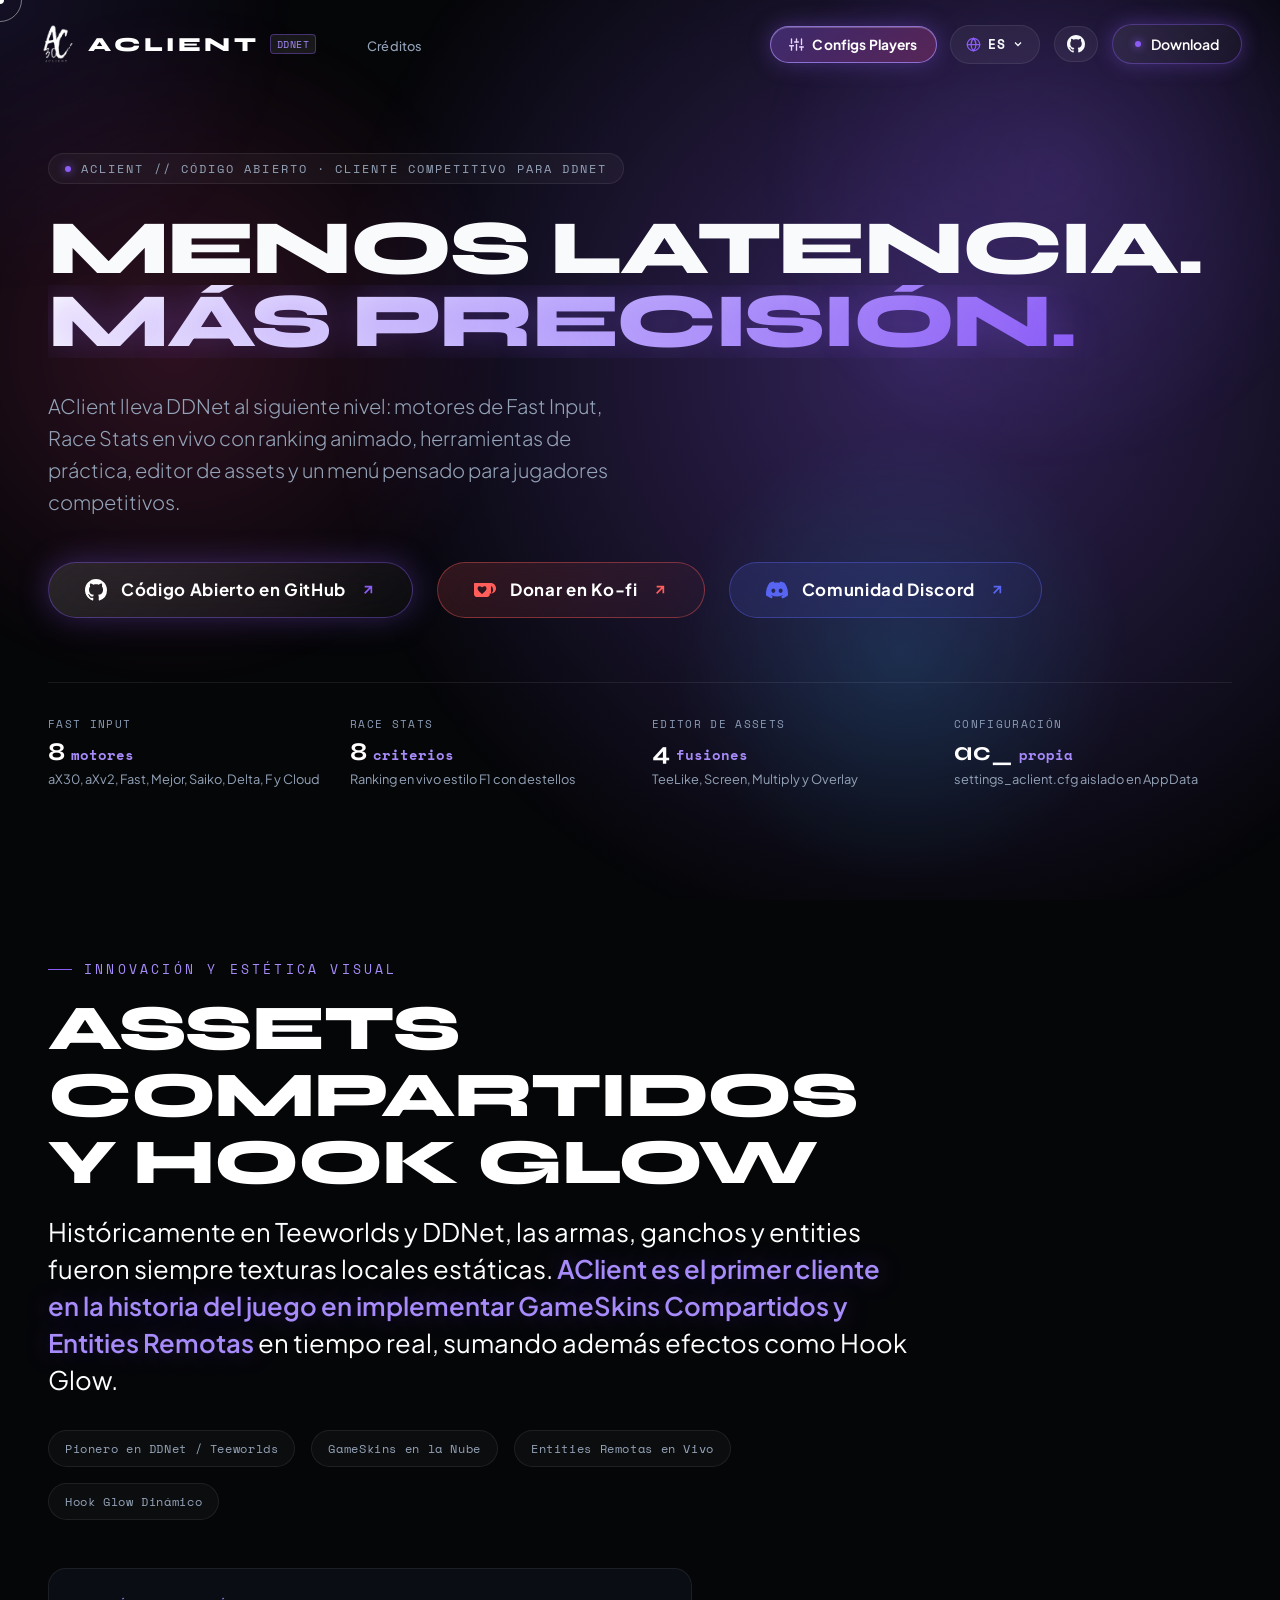
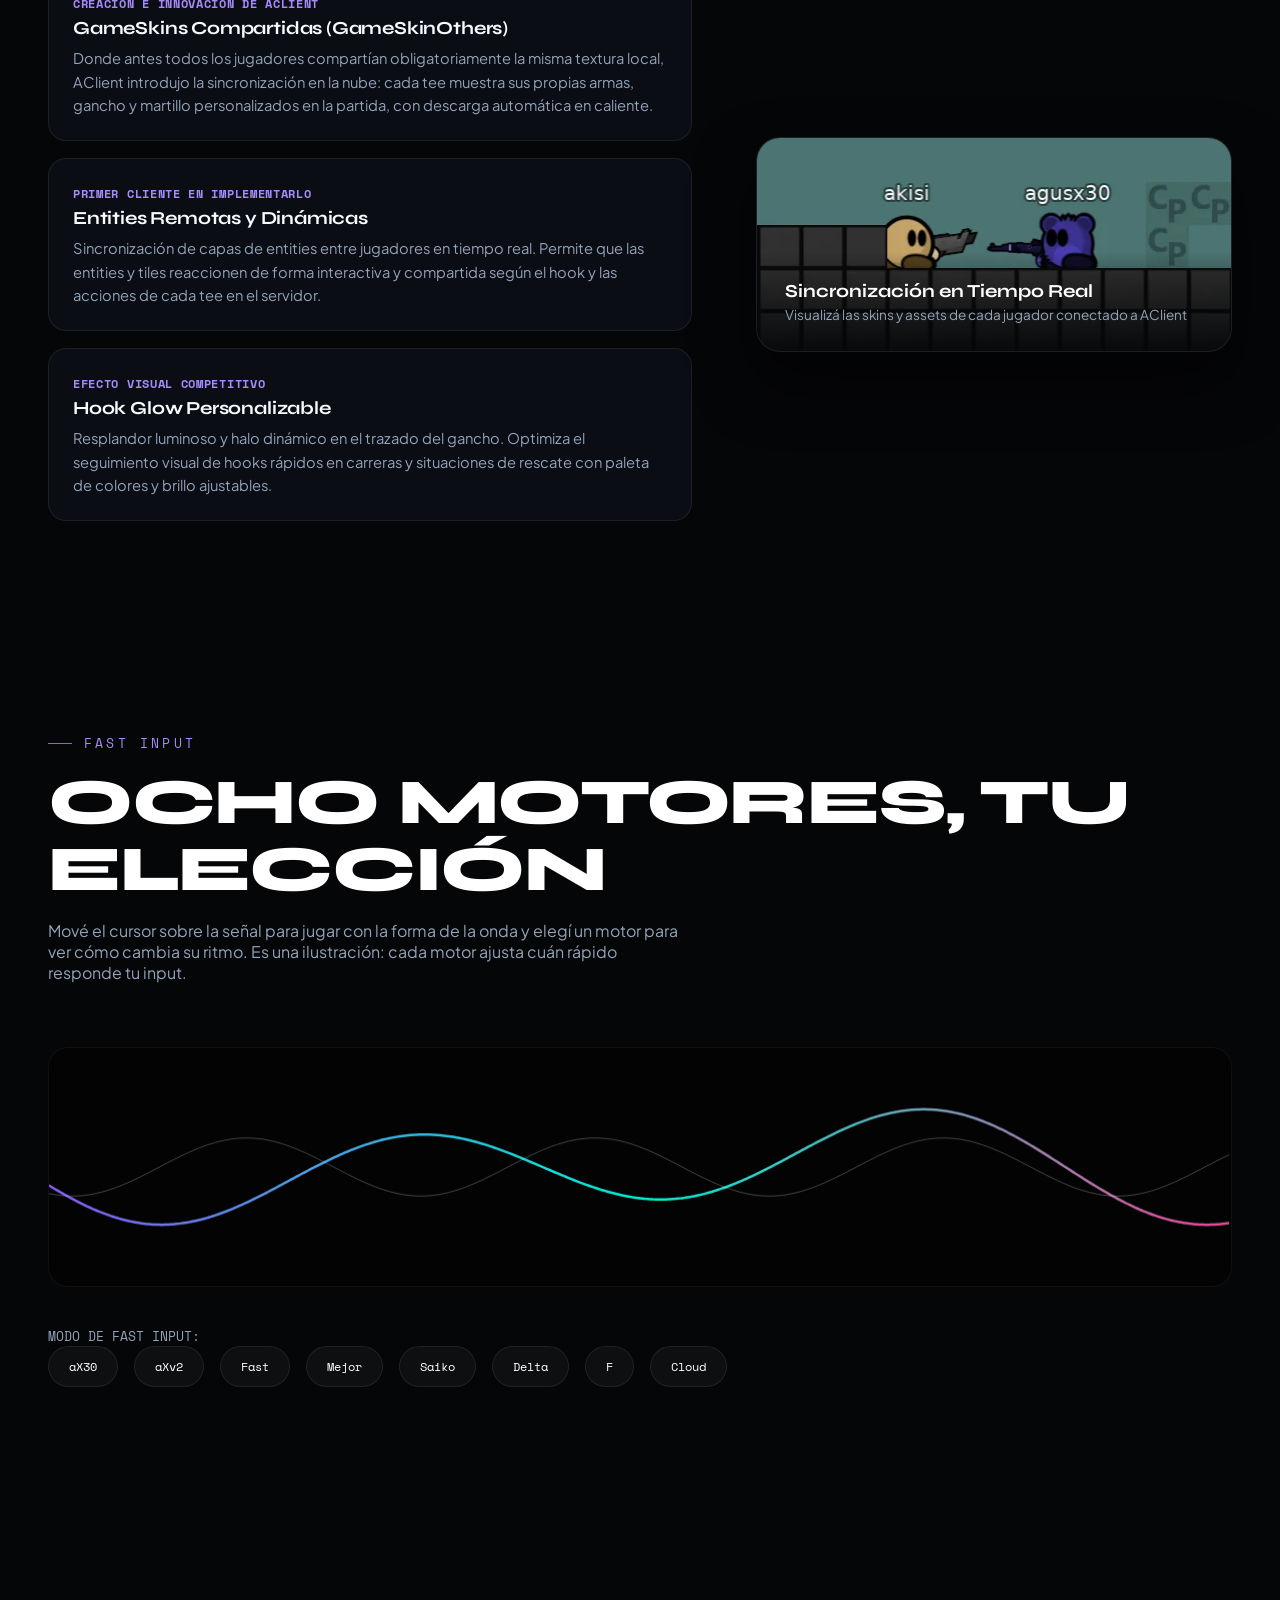
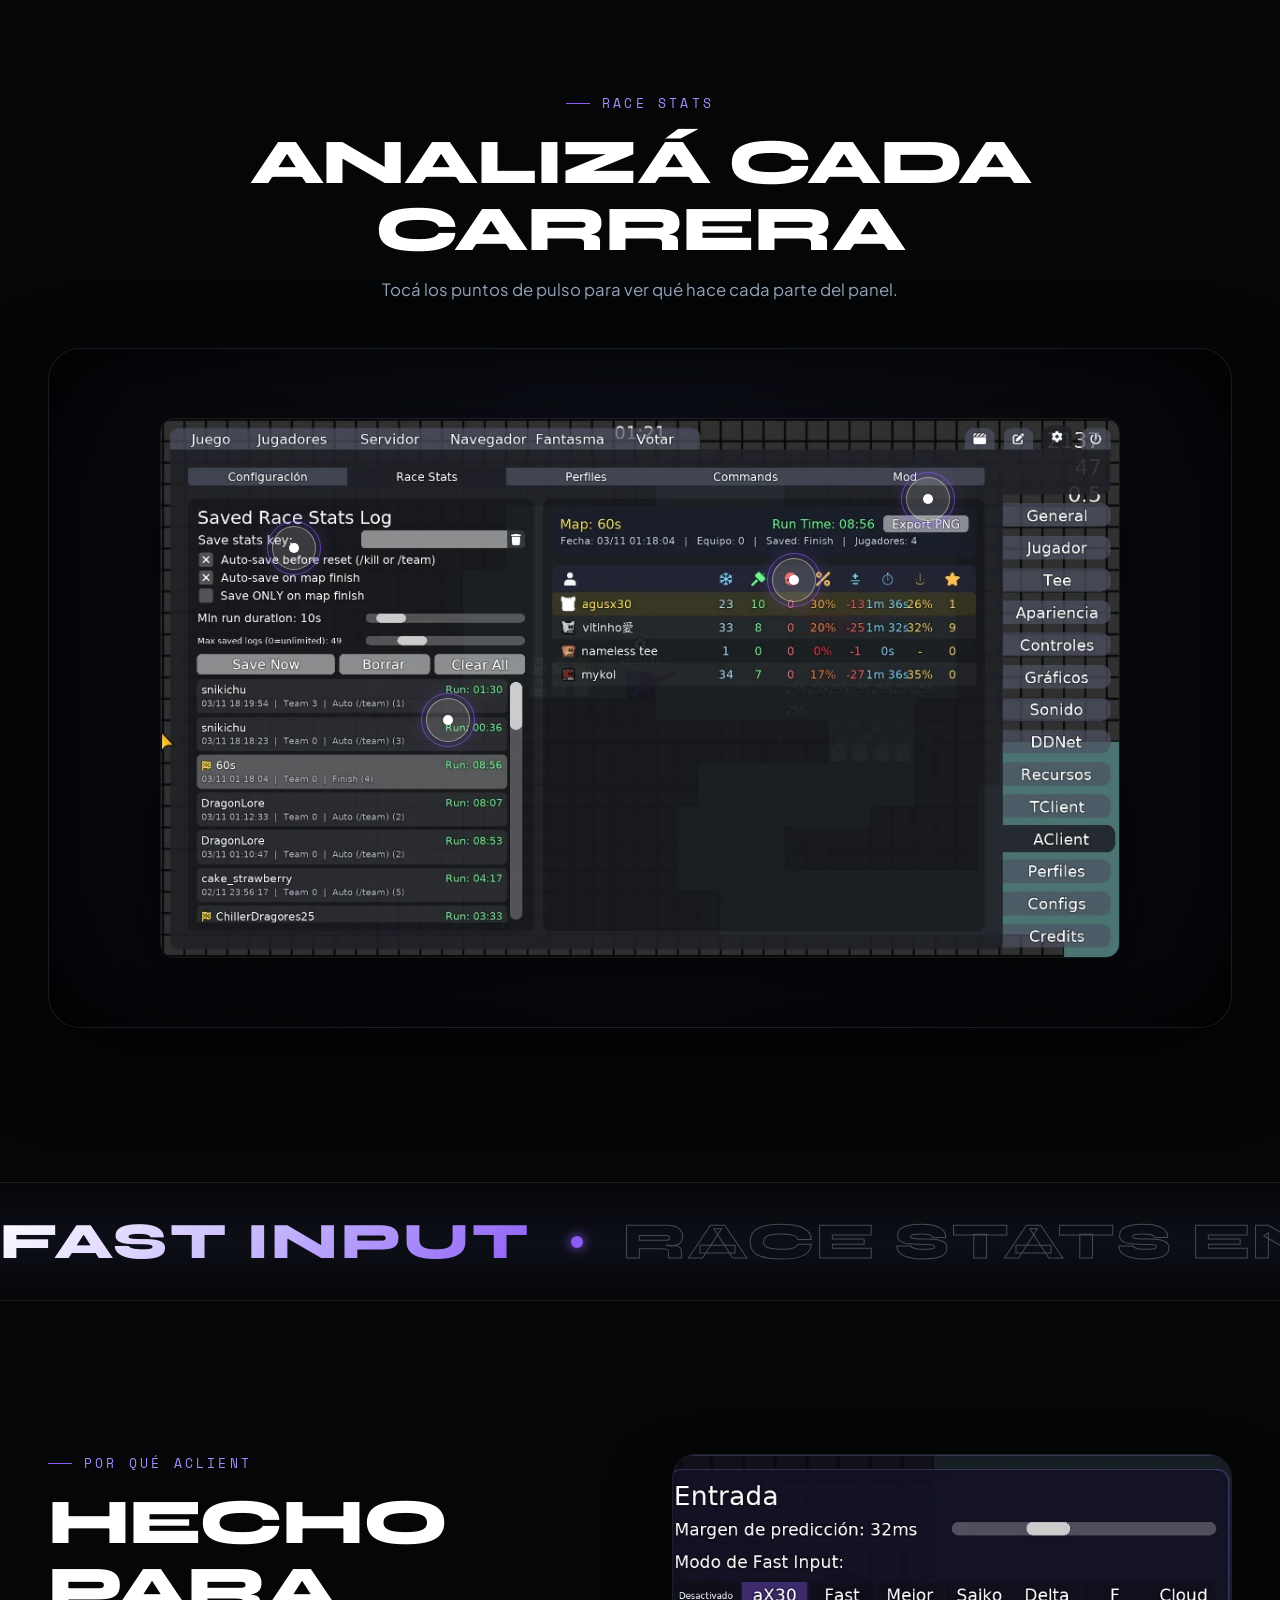
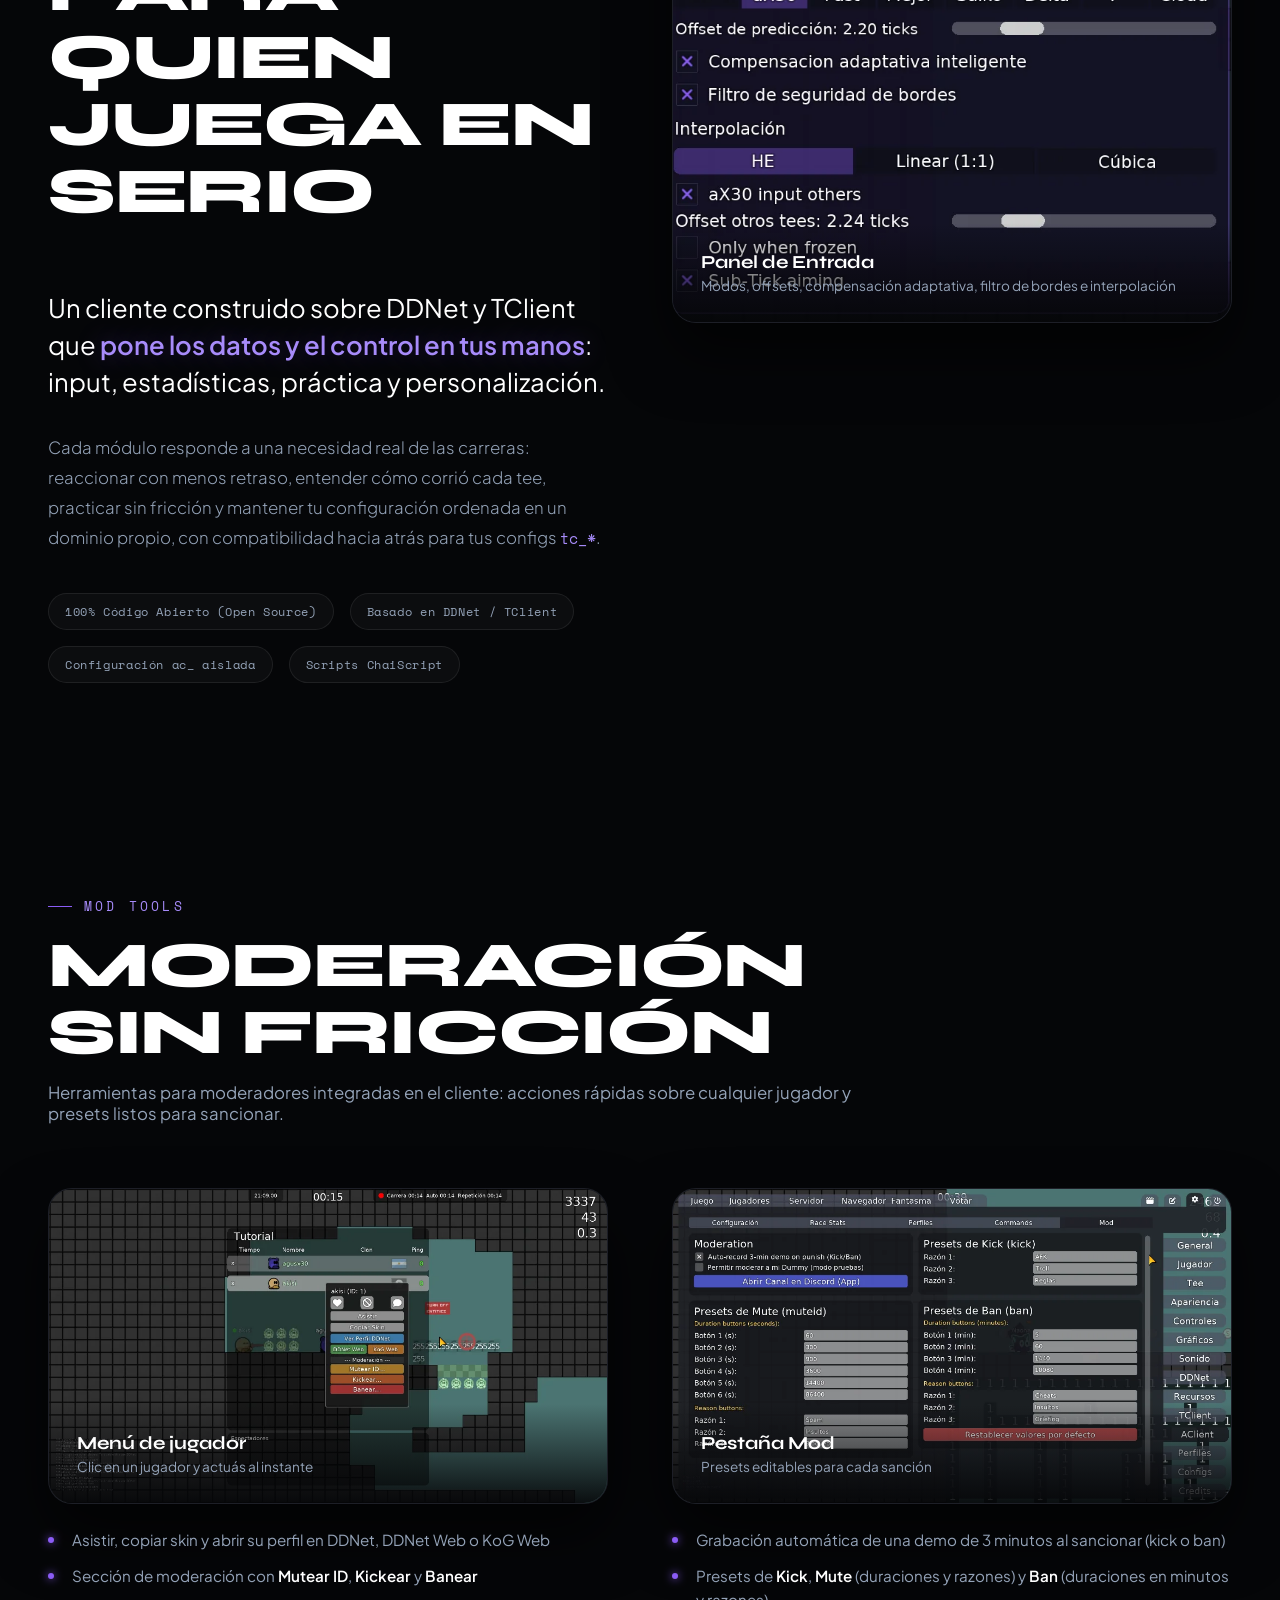
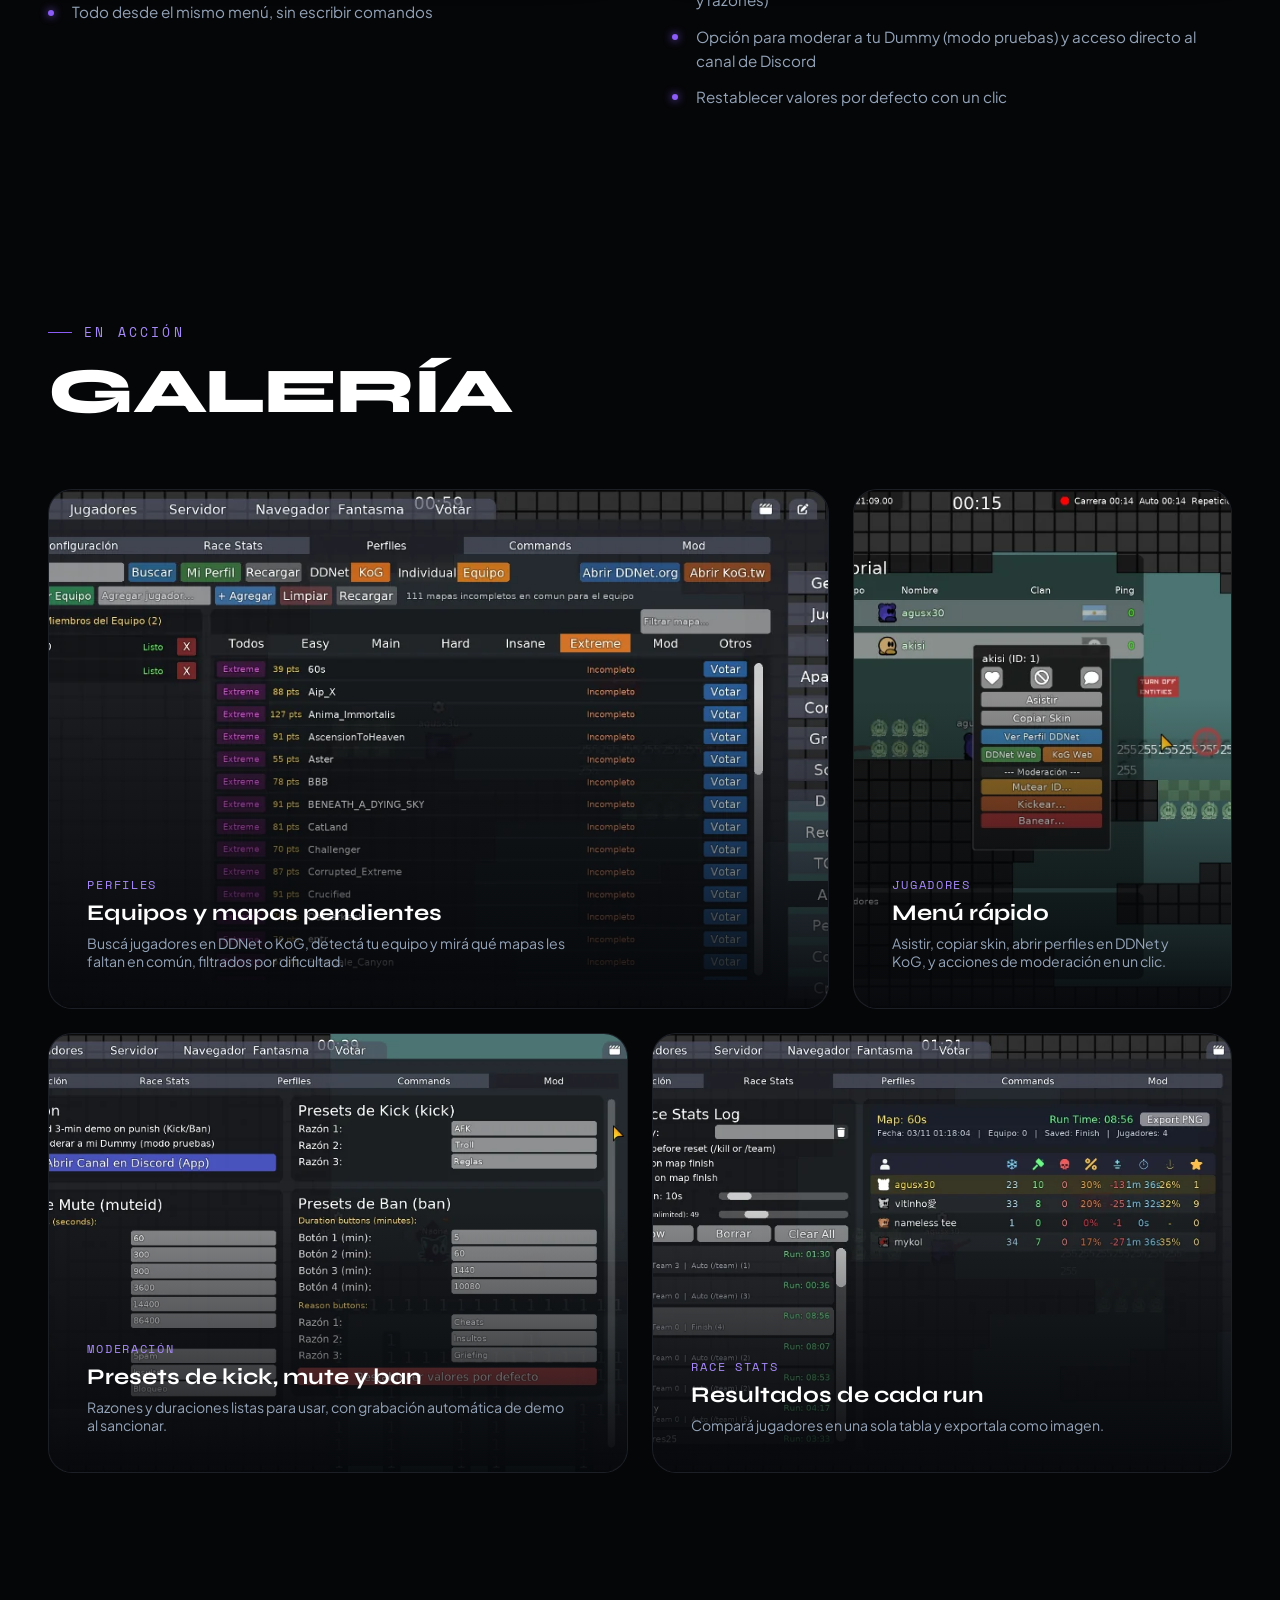
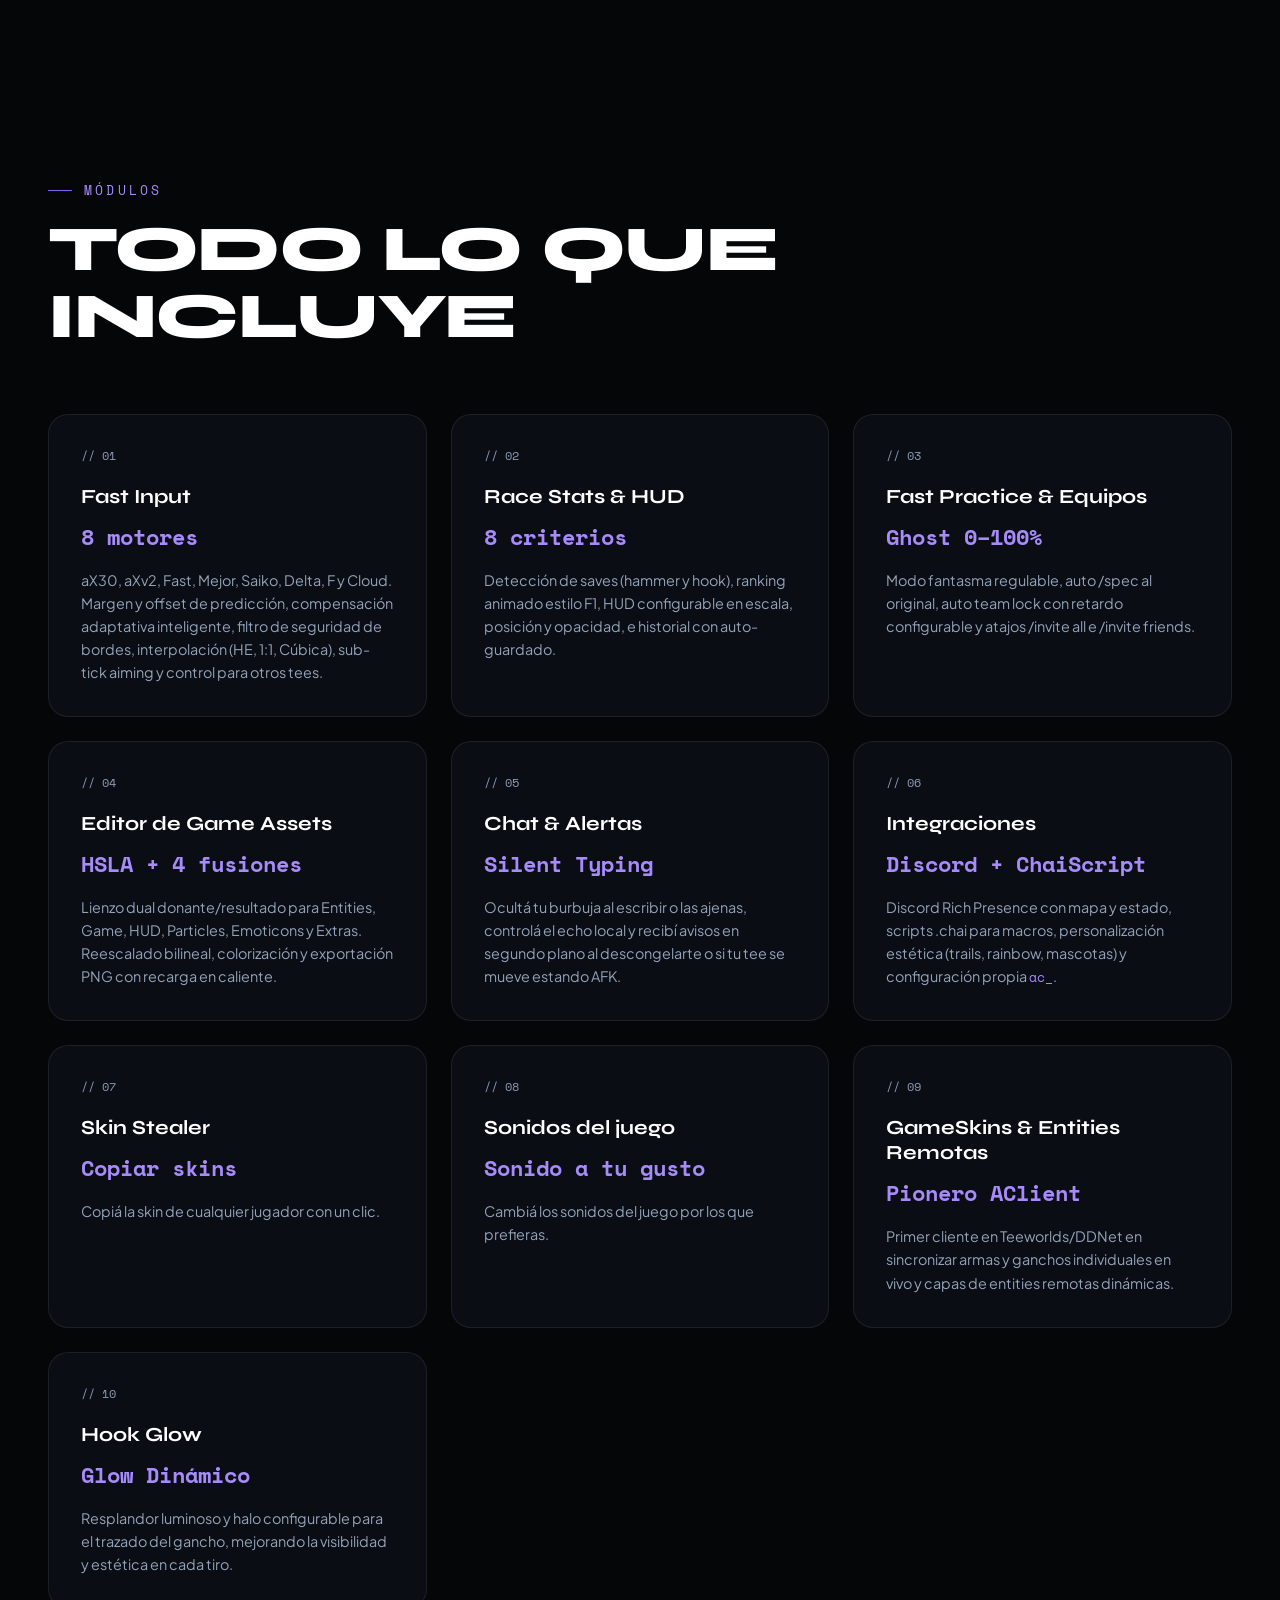
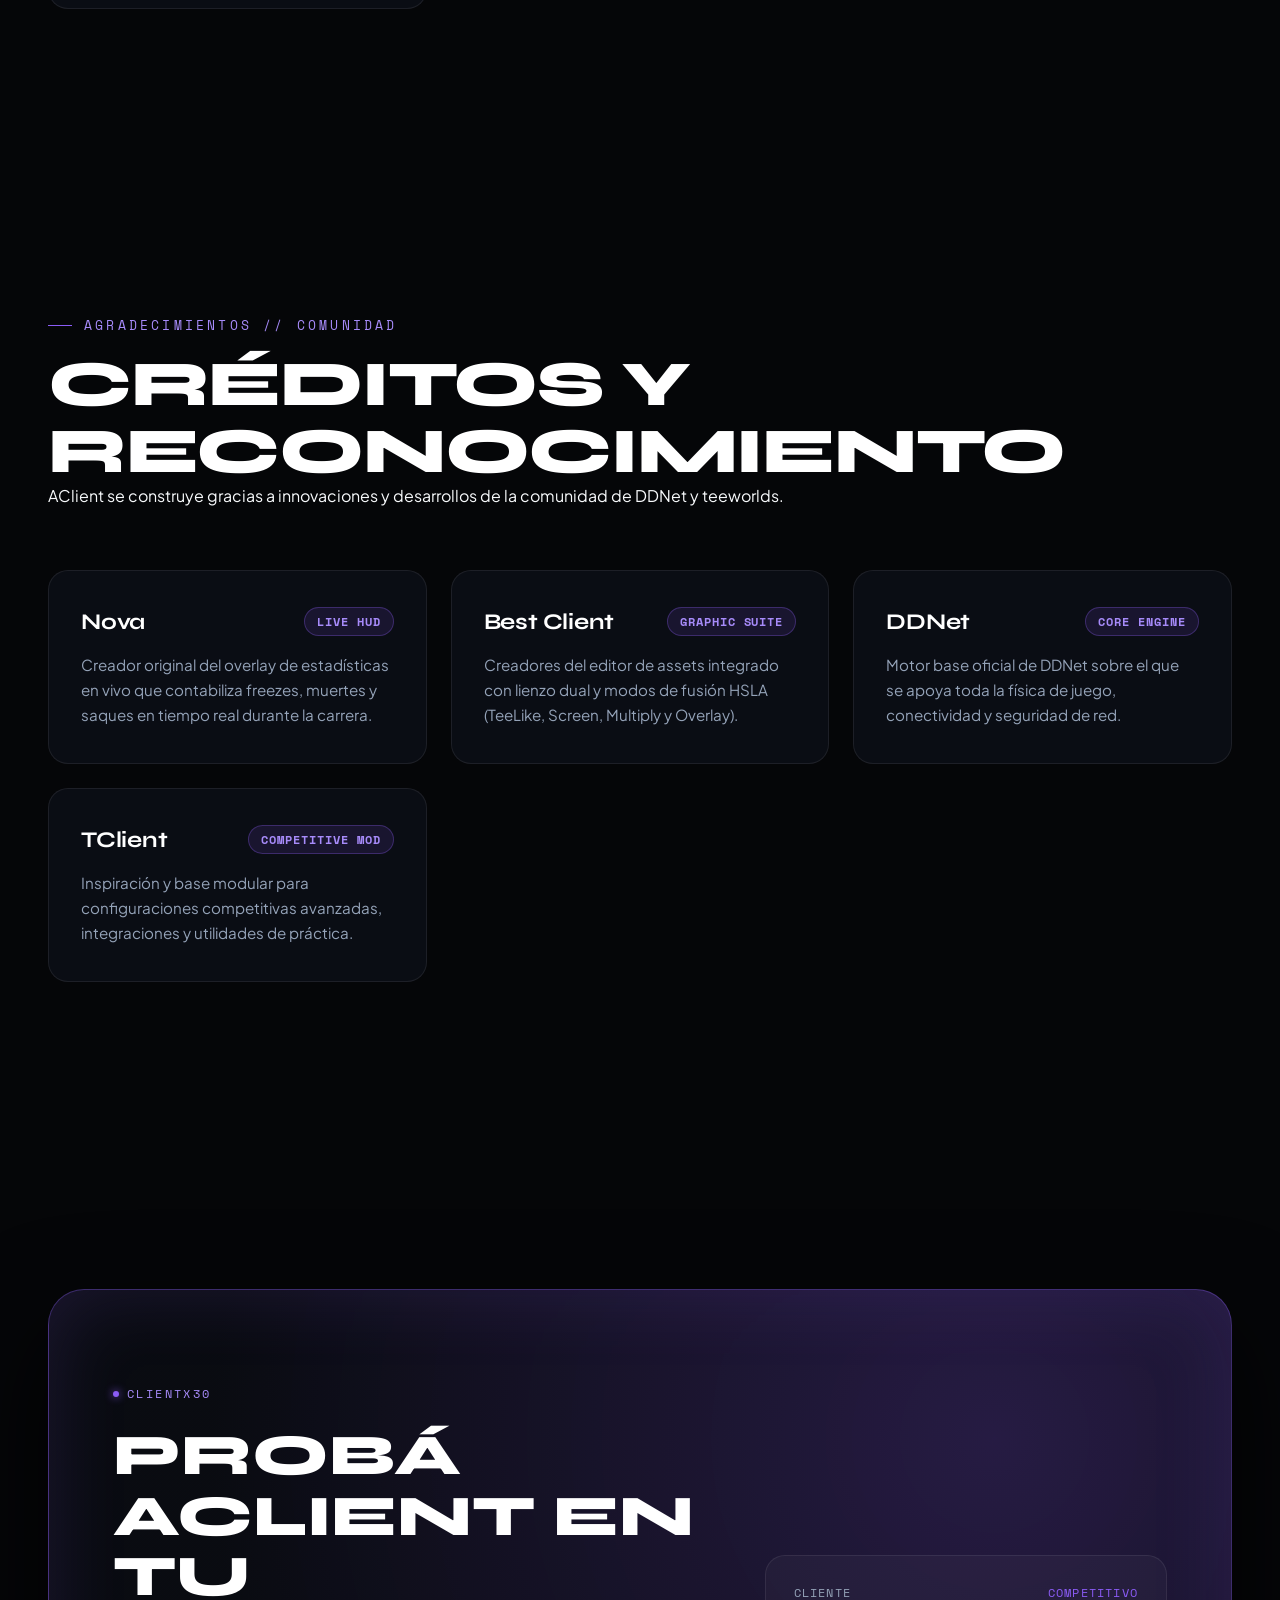
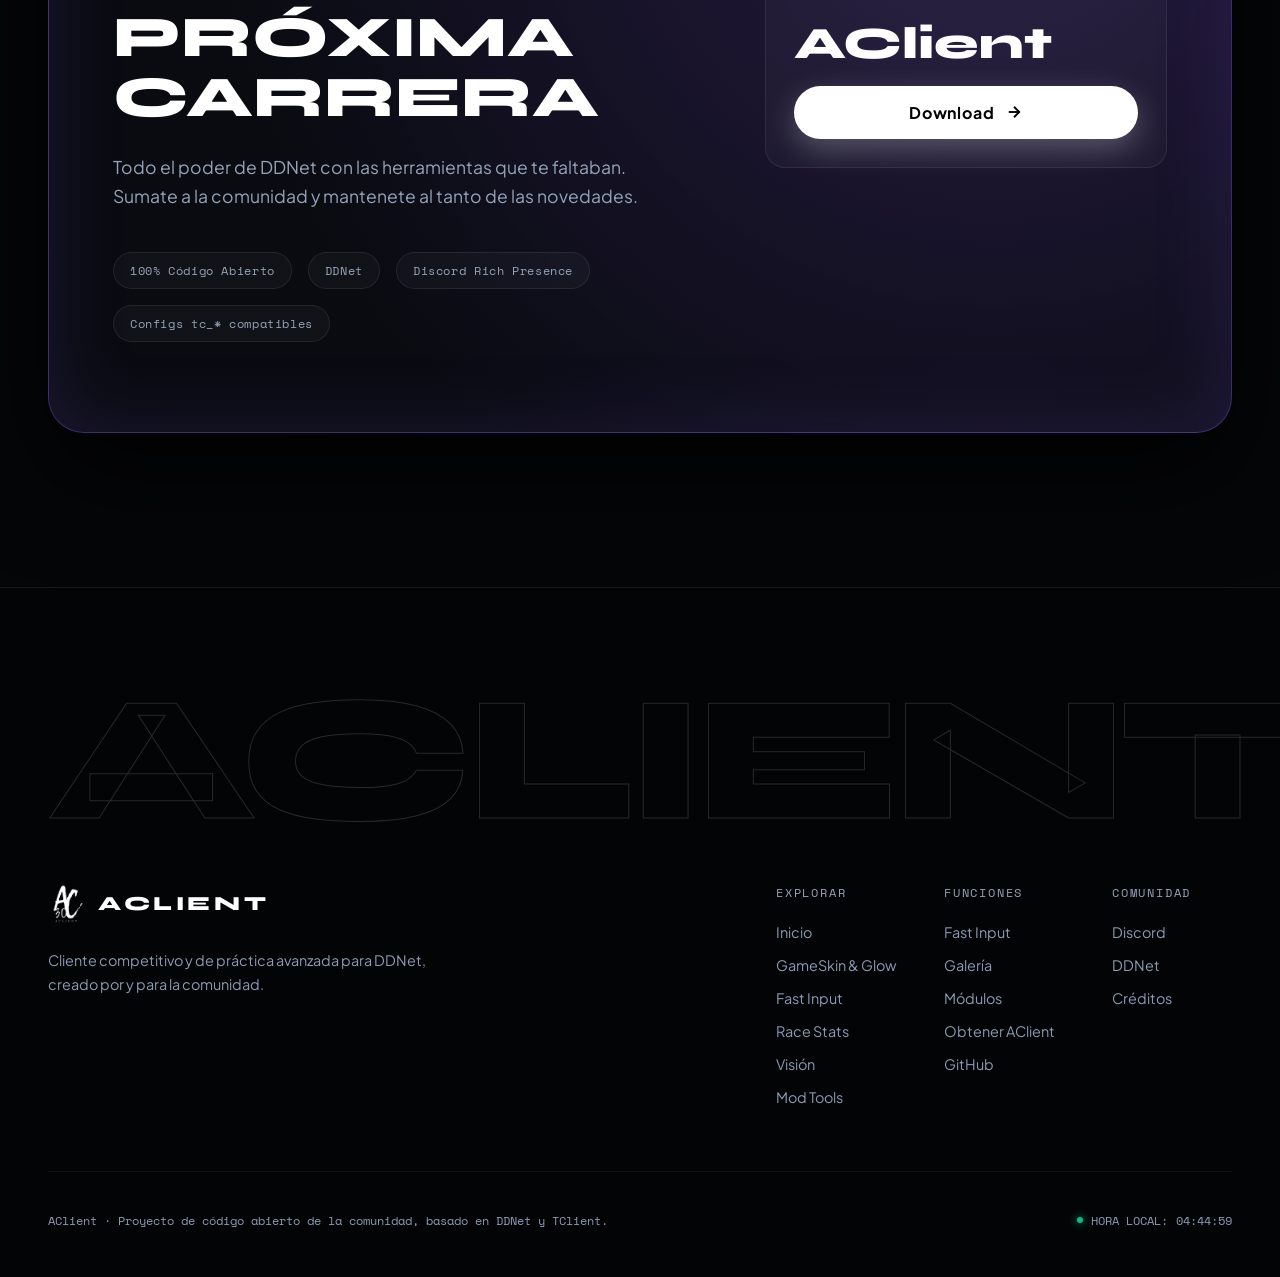
==== commit 800018a1: "Move configs page to /configs-players/ with ES/PT/EN i18n" ====
--- a/index.html
+++ b/index.html
@@ -160,7 +160,7 @@
       </nav>
 
       <div class="nav-actions">
-        <a href="configs.html" class="btn-configs-nav">
+        <a href="configs-players/" class="btn-configs-nav">
           <svg width="15" height="15" viewBox="0 0 24 24" fill="none" stroke="currentColor" stroke-width="2.2" stroke-linecap="round" stroke-linejoin="round" aria-hidden="true">
             <line x1="4" y1="21" x2="4" y2="14"></line>
             <line x1="4" y1="10" x2="4" y2="3"></line>
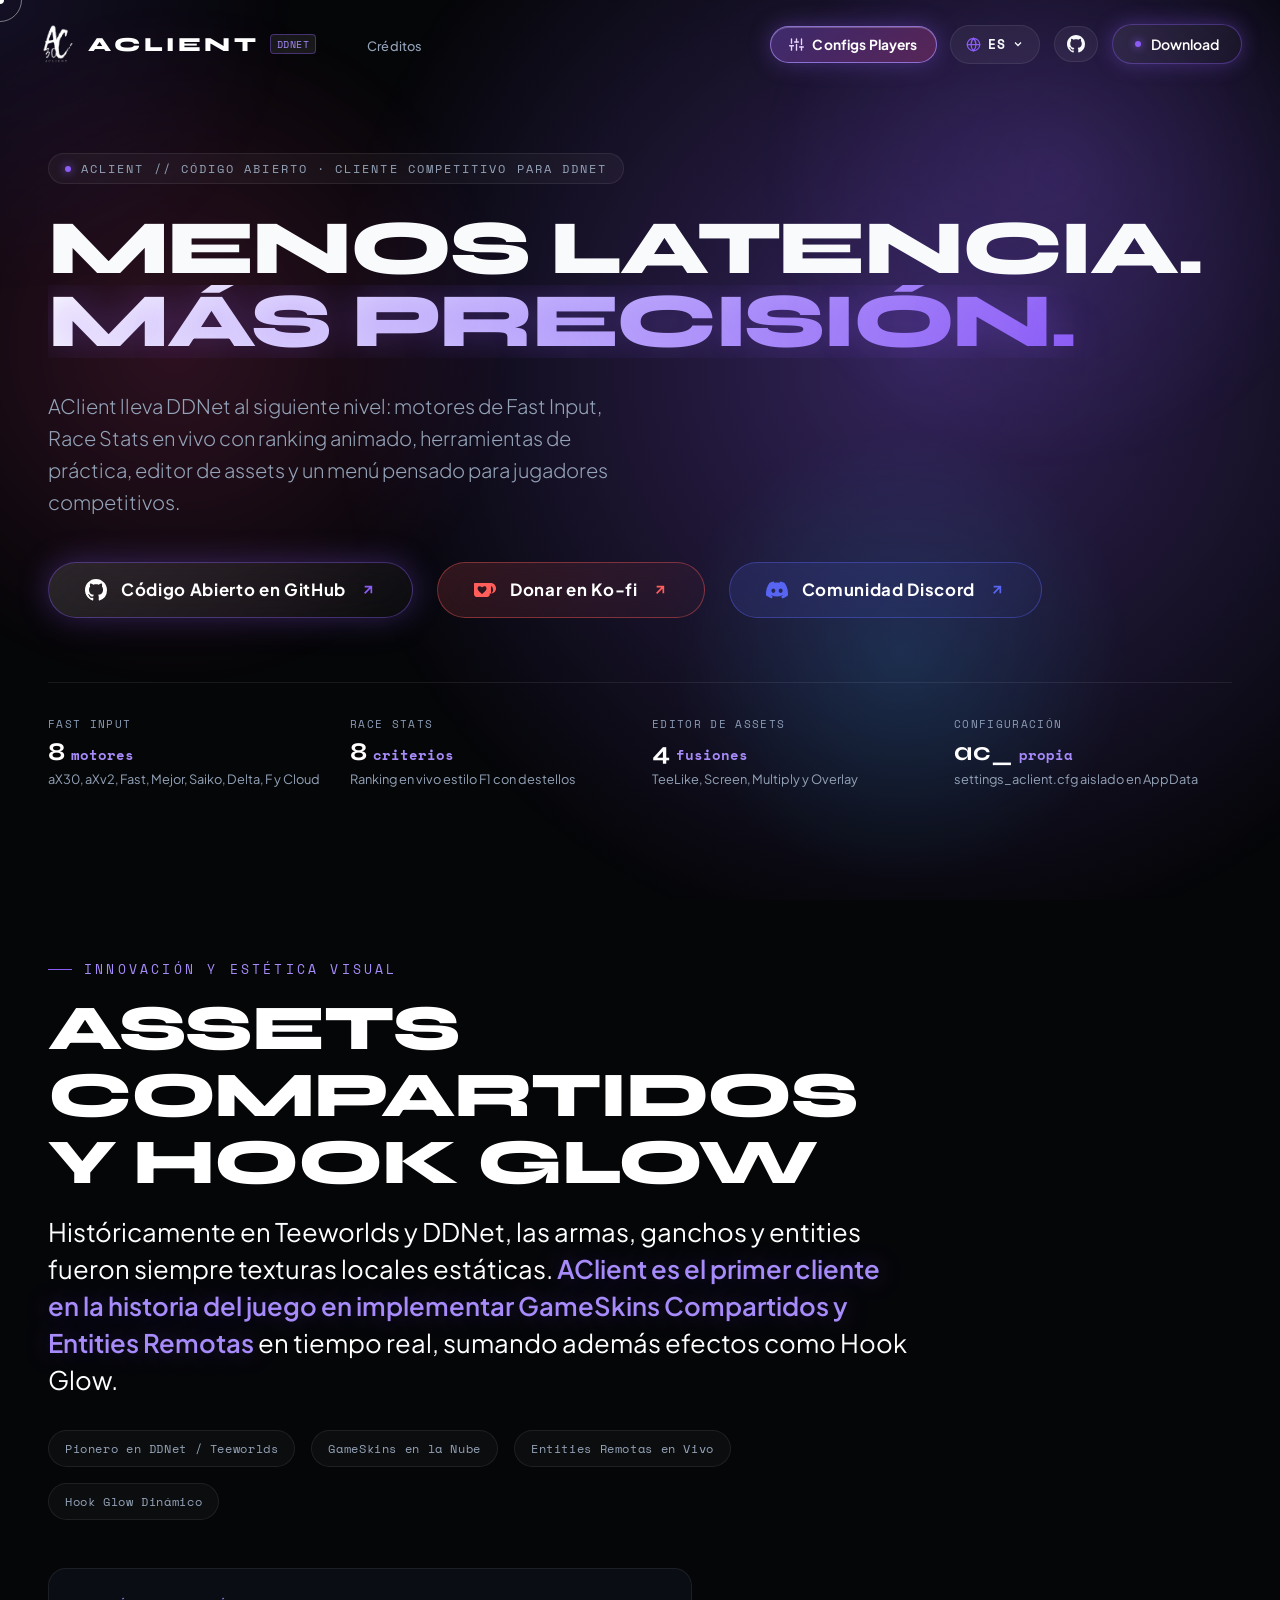
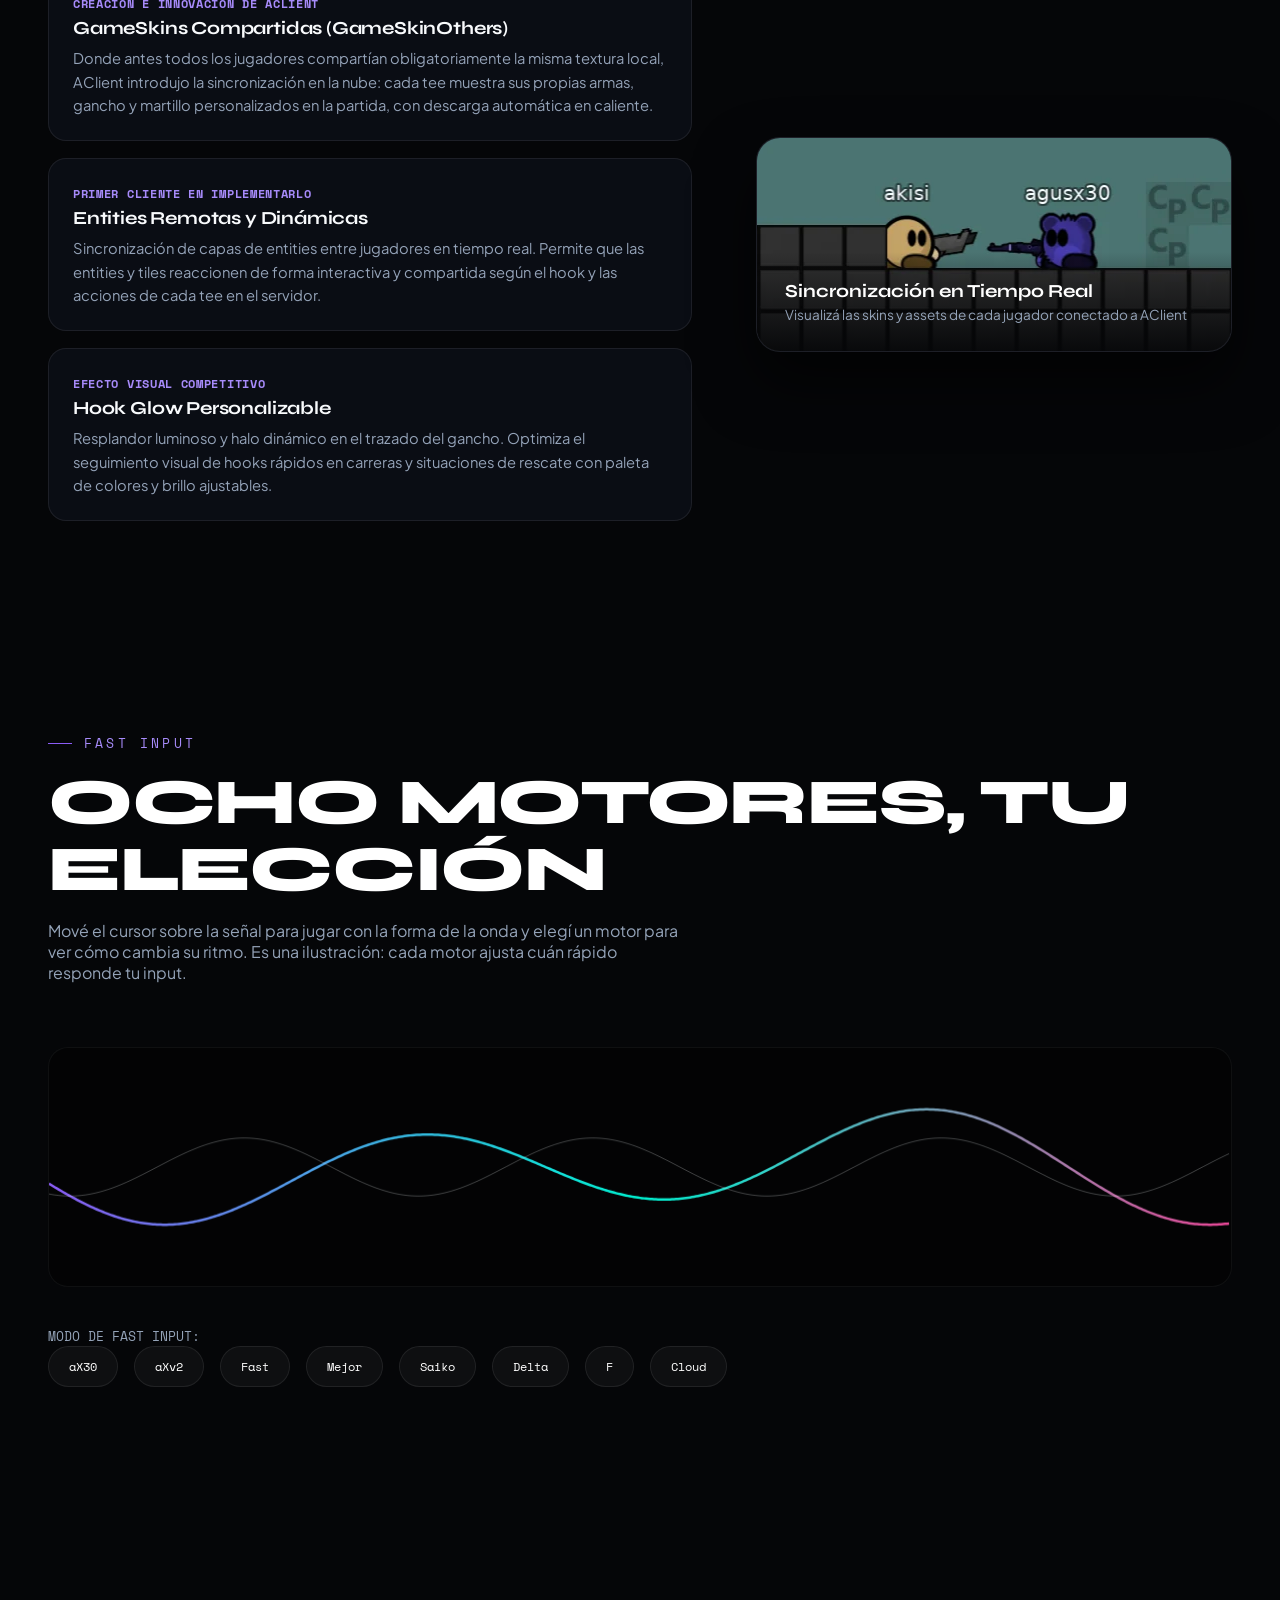
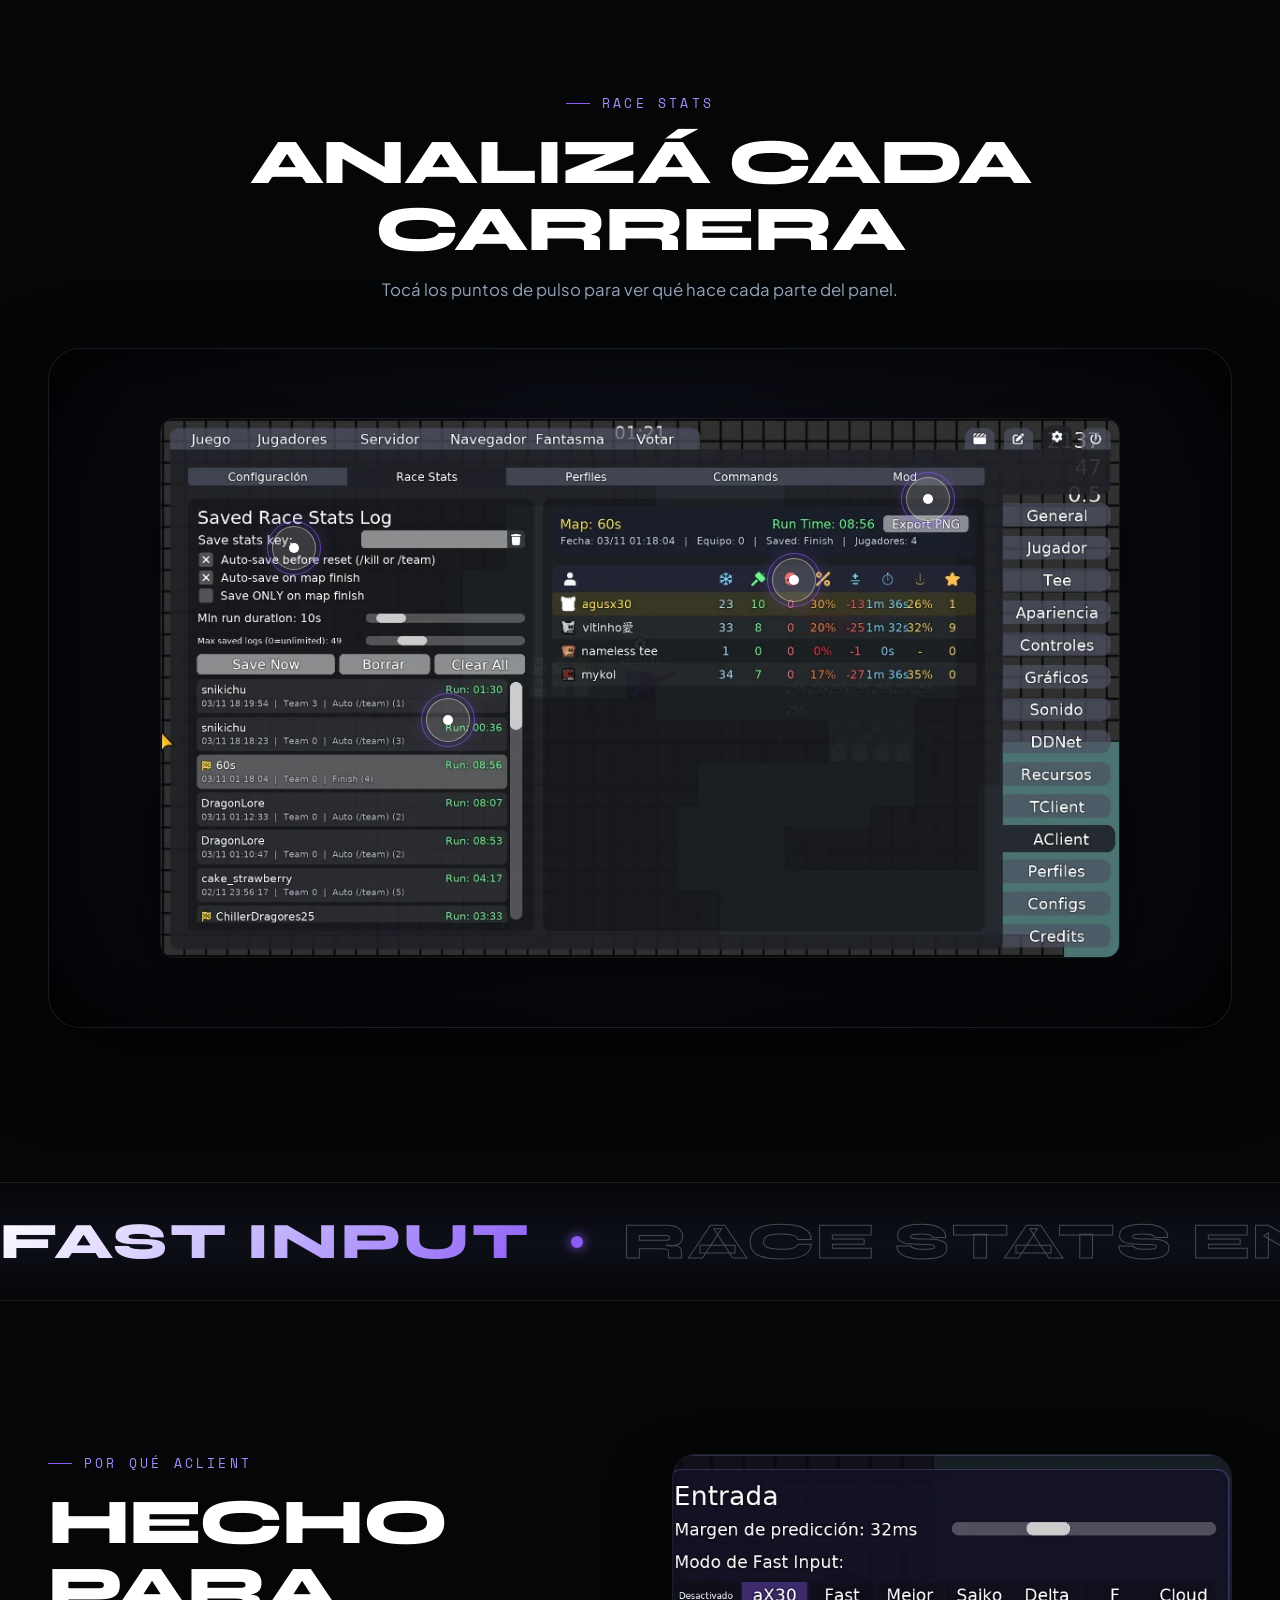
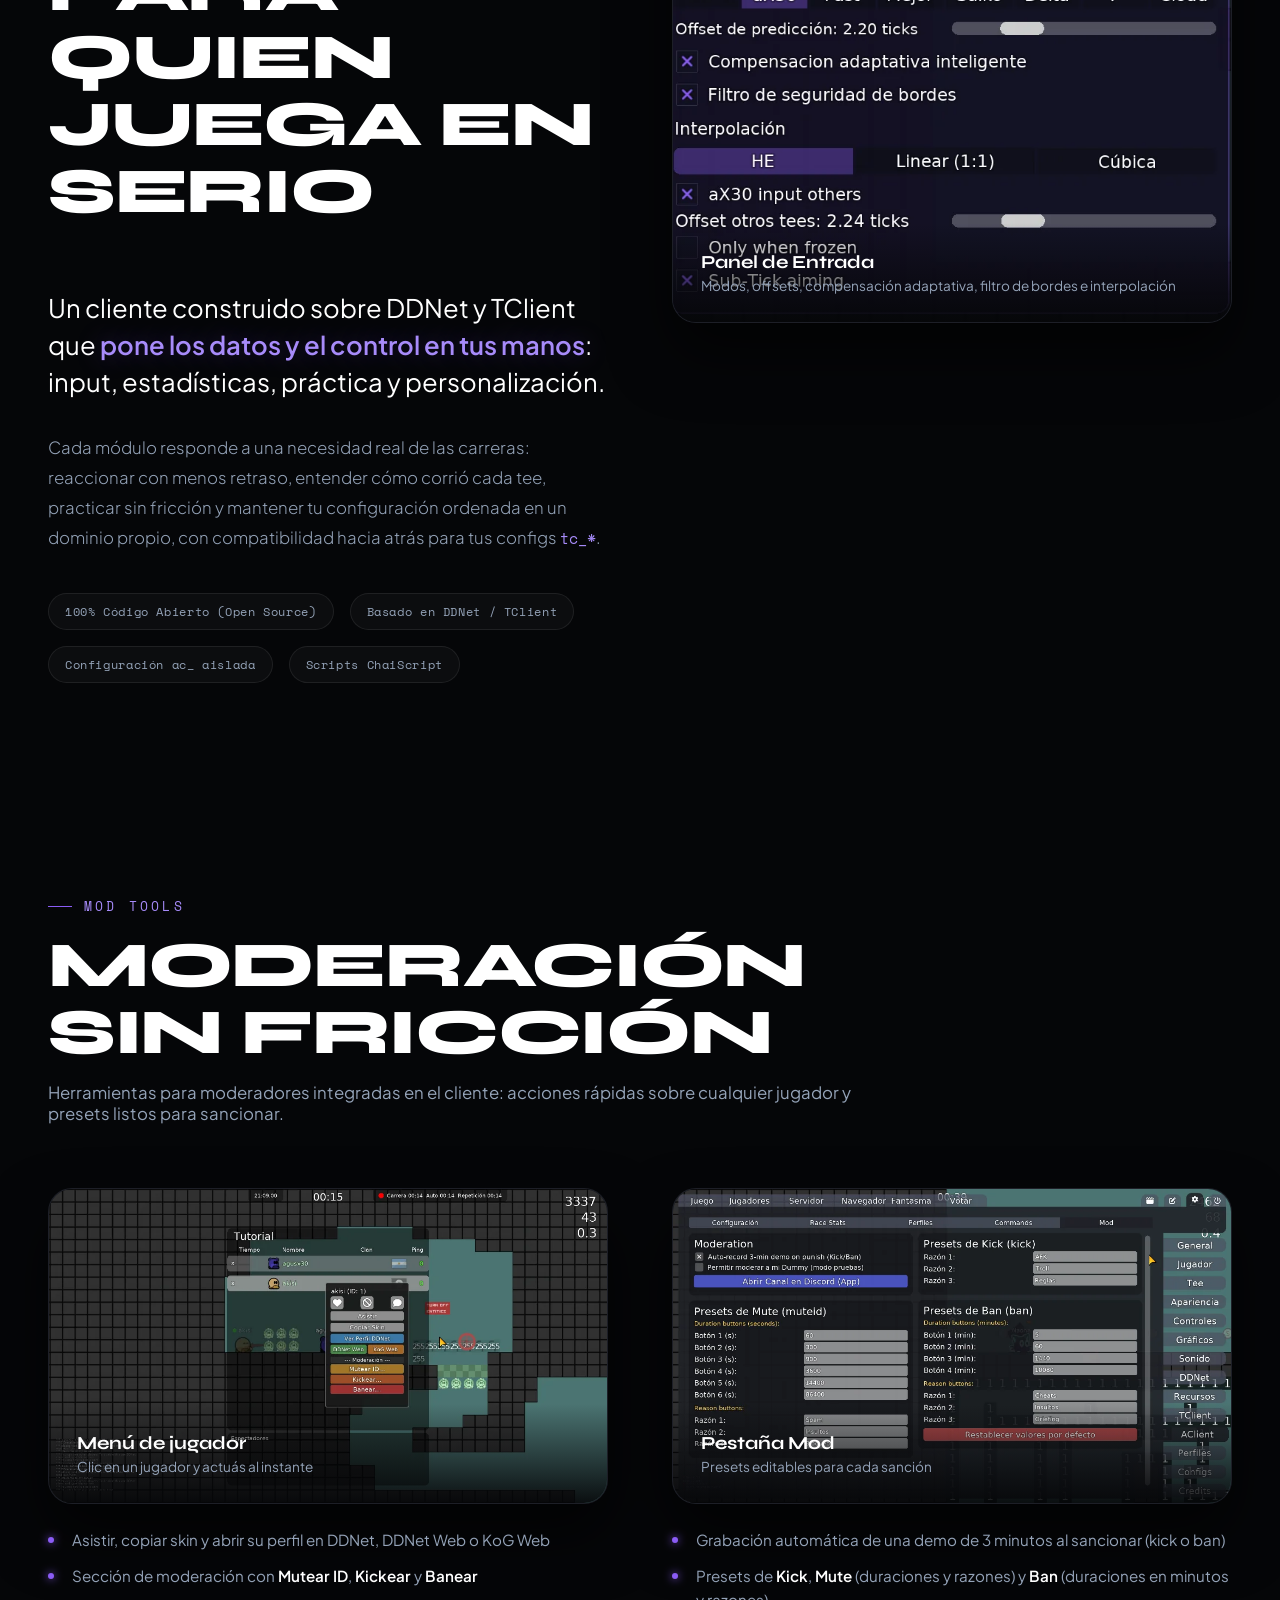
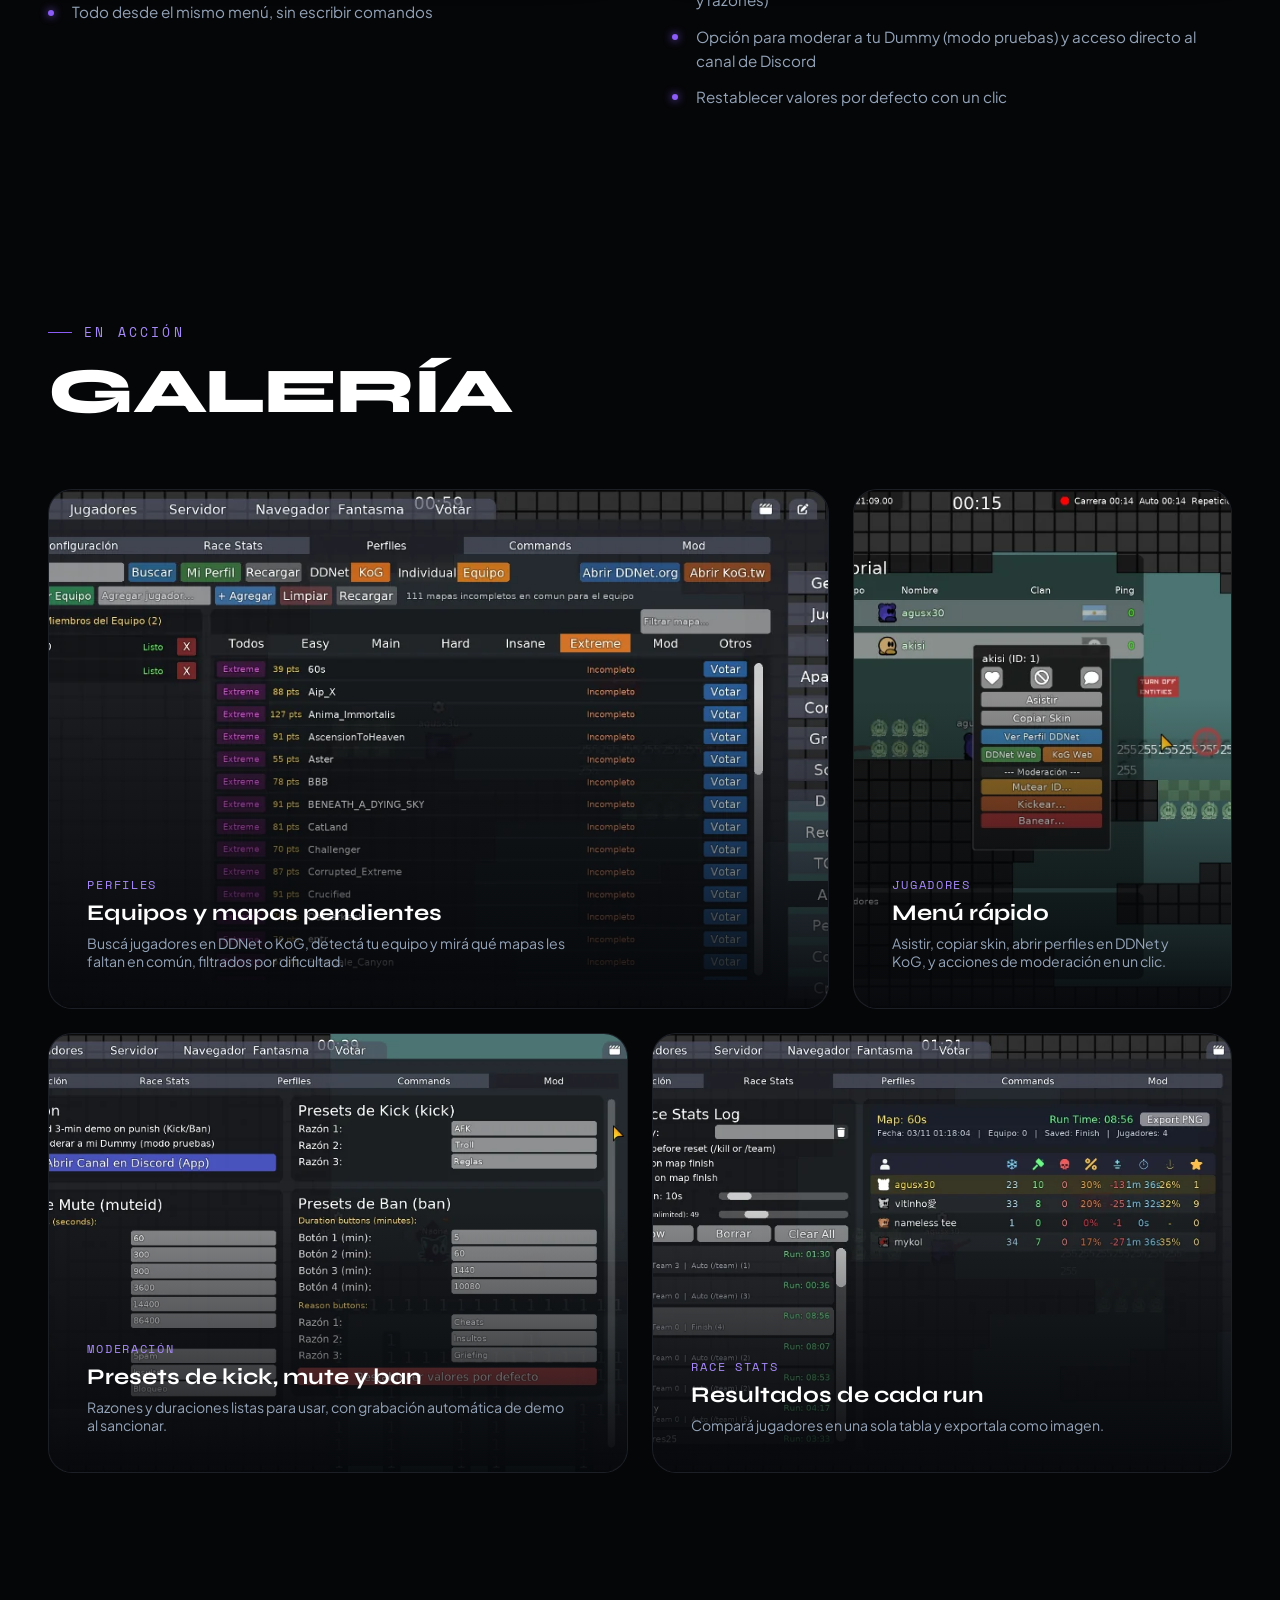
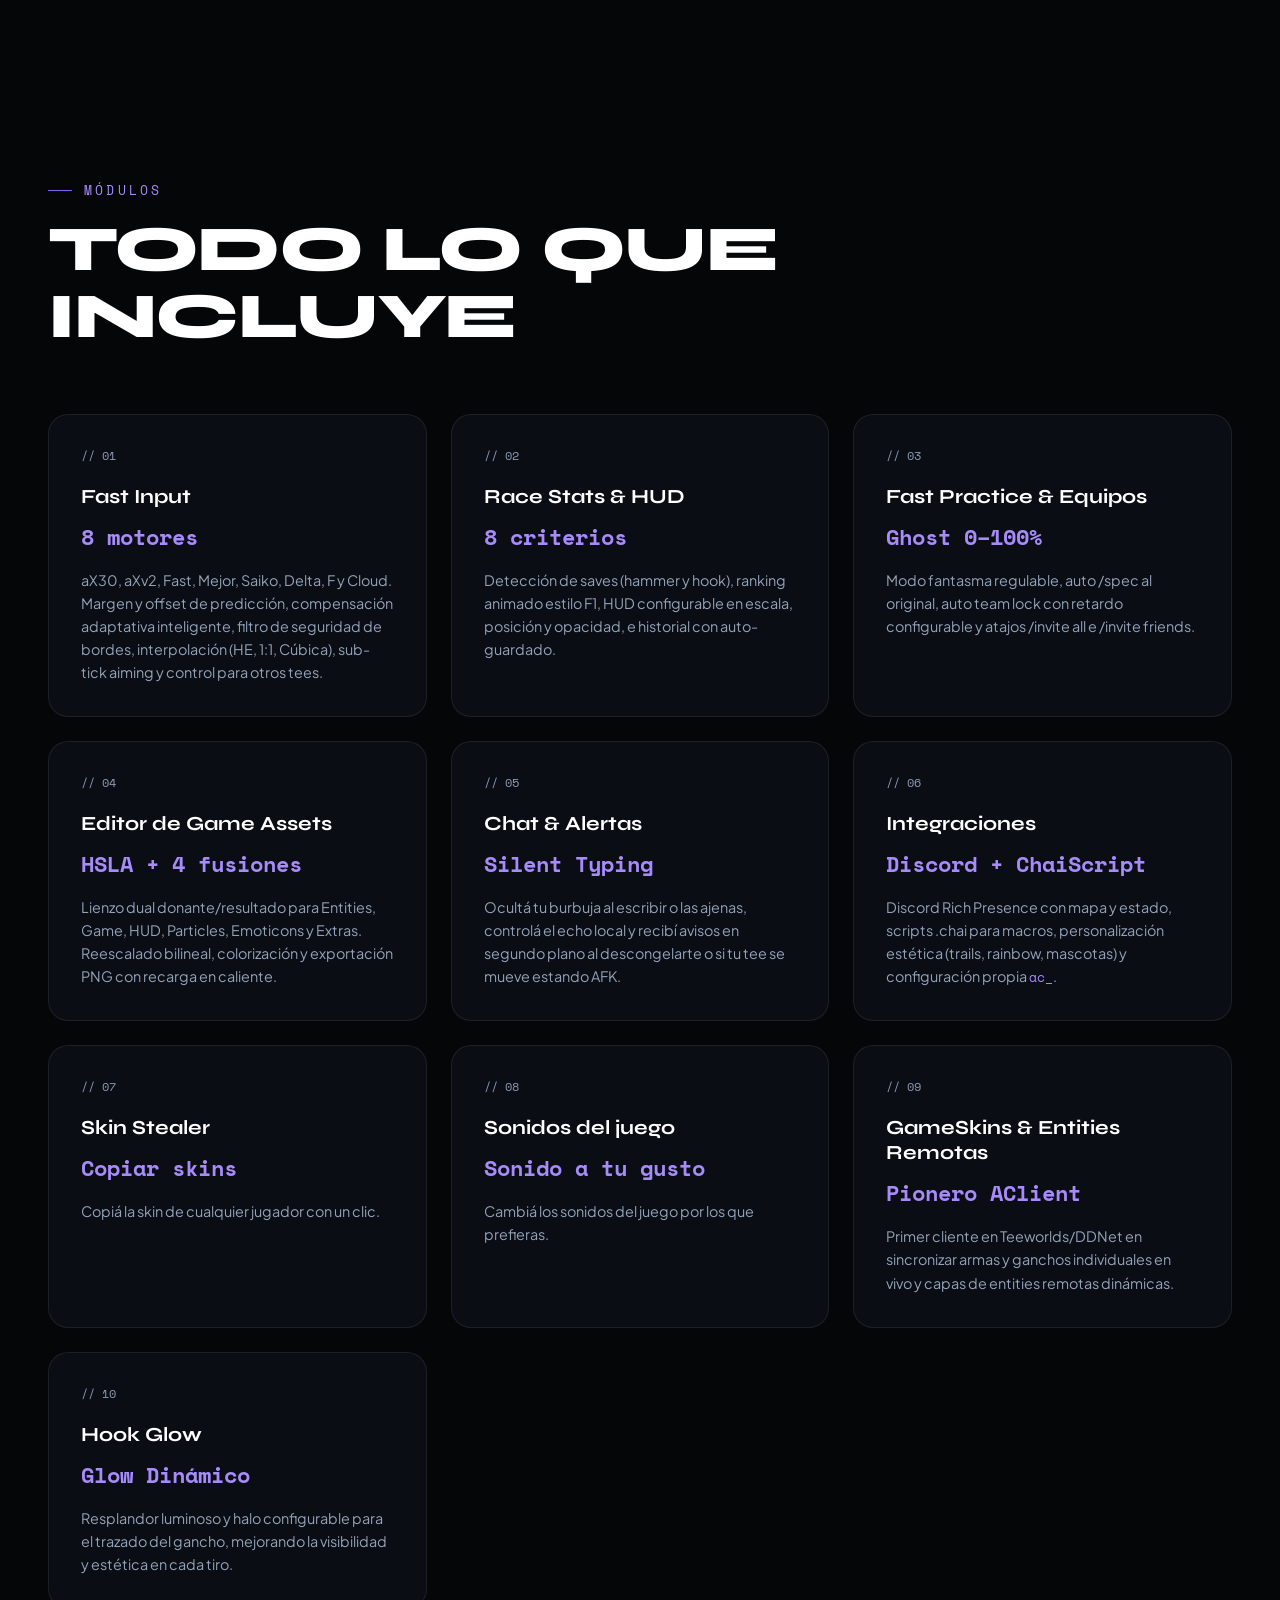
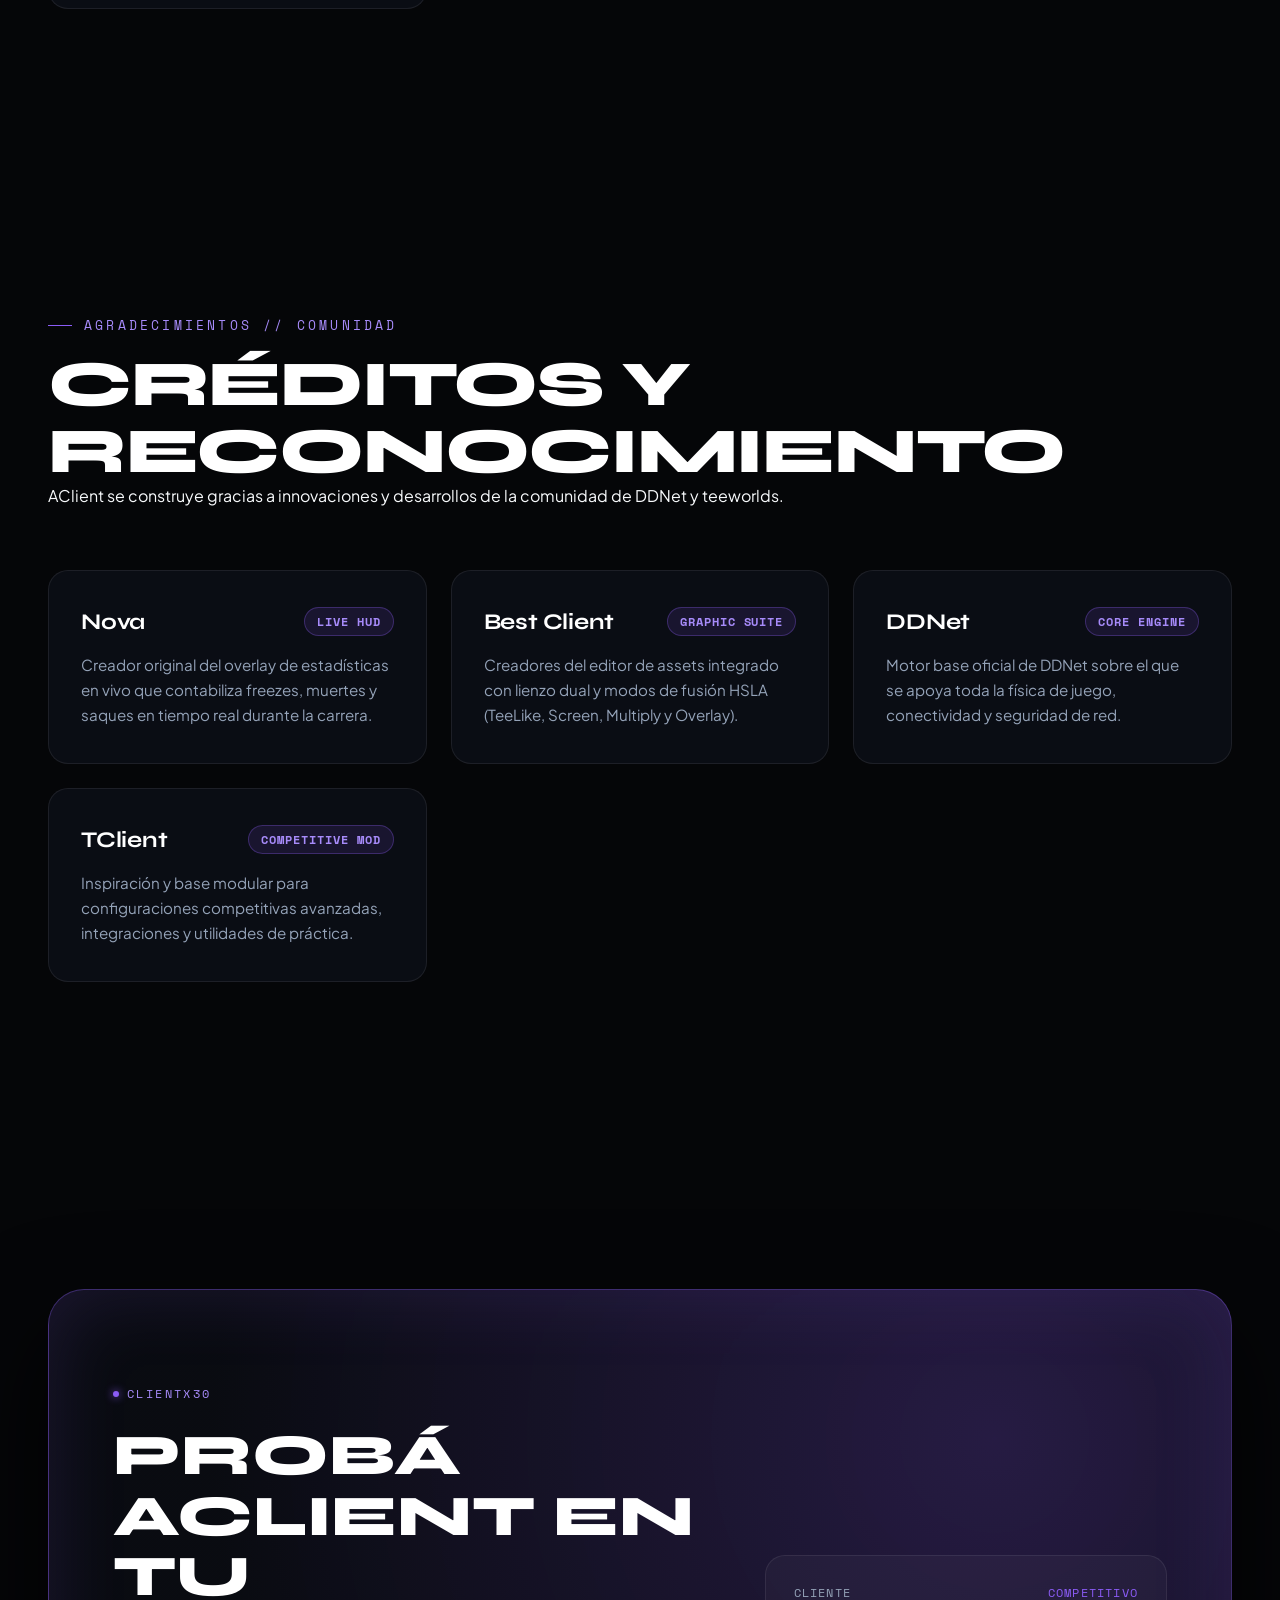
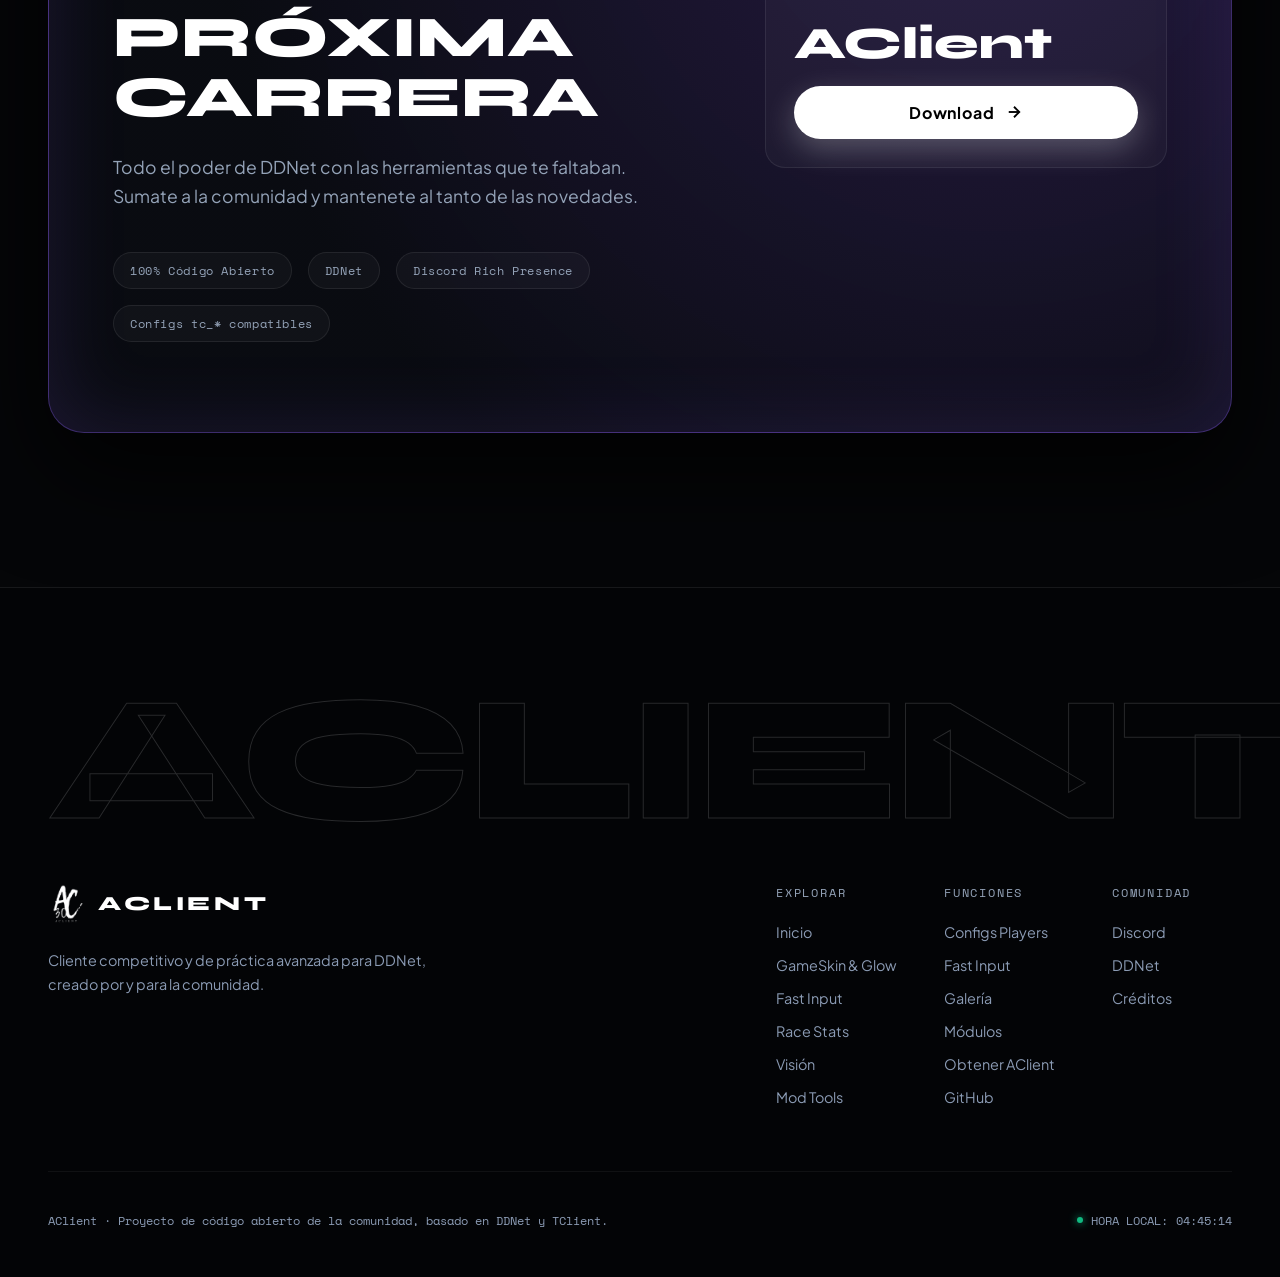
==== commit 8d718d48: "Update SEO, sitemap, JSON-LD, noindex redirect, and llms.txt for /configs-players/ and v2.8.5" ====
--- a/index.html
+++ b/index.html
@@ -13,8 +13,8 @@
   <title>AClient // Cliente Competitivo para DDNet · Fast Input &amp; Race Stats</title>
 
   <!-- SEO Primario -->
-  <meta name="description" content="AClient: cliente competitivo para DDNet y Teeworlds con Fast Input (8 motores incl. aXv2), GameSkins compartidas, Entities remotas, Hook Glow y Race Stats.">
-  <meta name="keywords" content="AClient, Clientx30, DDNet, DDraceNetwork, Teeworlds, Fast Input, aXv2, aX30, GameSkins compartidas, GameSkinOthers, Entities remotas, Hook Glow, Race Stats, DDNet client, DDNet mod, cliente competitivo DDNet, TClient">
+  <meta name="description" content="AClient: cliente competitivo para DDNet y Teeworlds con Fast Input (8 motores incl. aXv2), Configs Players, GameSkins compartidas, Hook Glow y Race Stats.">
+  <meta name="keywords" content="AClient, Clientx30, DDNet, DDraceNetwork, Teeworlds, Fast Input, aXv2, aX30, Configs Players, DDNet configs, sensibilidad DDNet, DPI DDNet, GameSkins compartidas, GameSkinOthers, Entities remotas, Hook Glow, Race Stats, DDNet client, DDNet mod, cliente competitivo DDNet, TClient">
   <meta name="author" content="AgusClient">
   <meta name="application-name" content="AClient">
   <meta name="robots" content="index, follow, max-snippet:-1, max-image-preview:large, max-video-preview:-1">
@@ -76,7 +76,7 @@
         "applicationCategory": "GameApplication",
         "applicationSubCategory": "DDNet Competitive Client",
         "operatingSystem": "Windows 64-bit",
-        "softwareVersion": "2.7.5",
+        "softwareVersion": "2.8.5",
         "isAccessibleForFree": true,
         "inLanguage": ["es", "pt", "en"],
         "description": "Cliente competitivo de código abierto para DDNet y Teeworlds con Fast Input (8 motores incl. aXv2 y aX30), GameSkins compartidas, Entities remotas, Hook Glow, Race Stats en vivo y editor de assets.",
@@ -102,7 +102,9 @@
           "Hook Glow personalizable",
           "Race Stats HUD en vivo con ranking animado",
           "Editor integrado de Game Assets con modos HSLA",
-          "Fast Practice con fantasma configurable y herramientas de moderación"
+          "Fast Practice con fantasma configurable y herramientas de moderación",
+          "Configs Players: configuraciones verificadas de jugadores (sensibilidad, DPI, max distance, resolución y Hz) sincronizadas con Discord",
+          "Sistema de Me gusta con Discord para GameSkins y Configs Players"
         ],
         "sameAs": [
           "https://github.com/AgusClient/AClient",
@@ -822,6 +824,7 @@
           <div>
             <div class="footer-col-title" data-i18n="footer.col2">Funciones</div>
             <ul class="footer-nav-list">
+              <li><a href="configs-players/" data-i18n="nav.configs">Configs Players</a></li>
               <li><a href="#sound-lab">Fast Input</a></li>
               <li><a href="#gallery">Galería</a></li>
               <li><a href="#specs">Módulos</a></li>
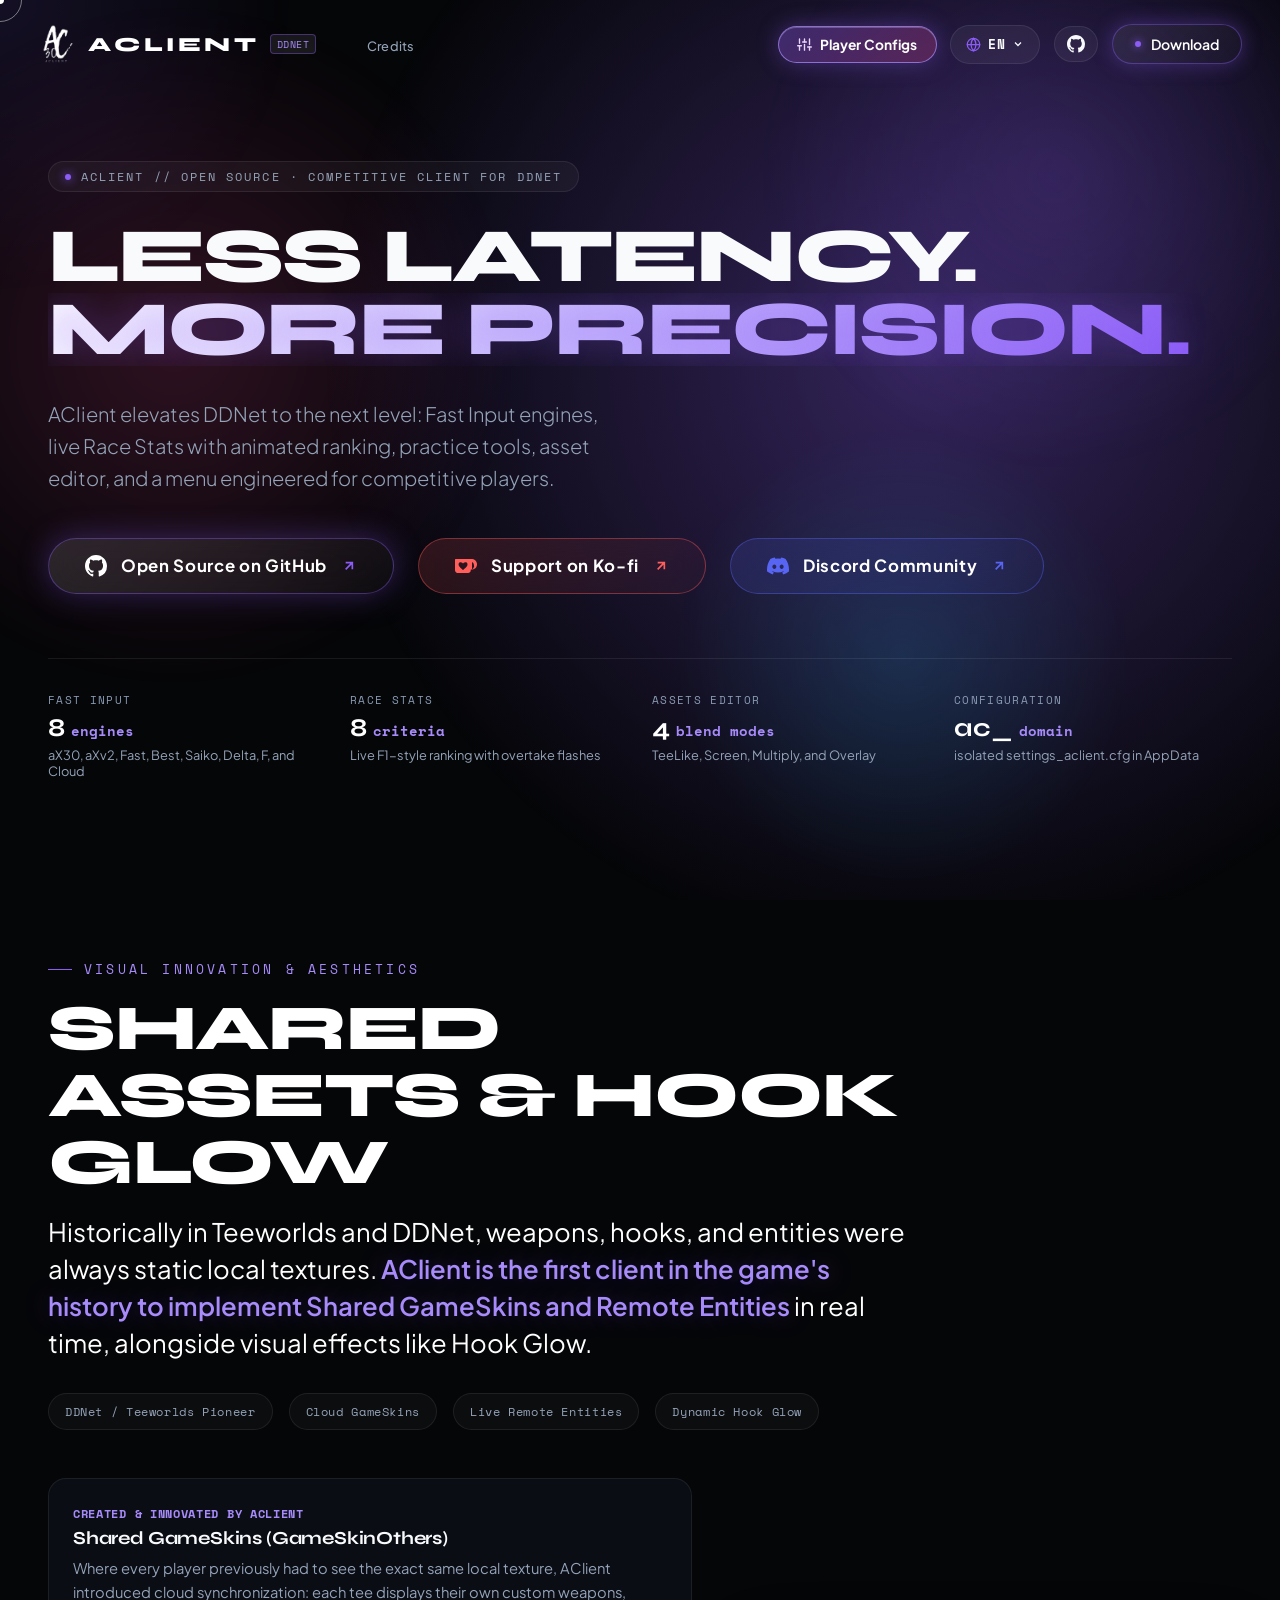
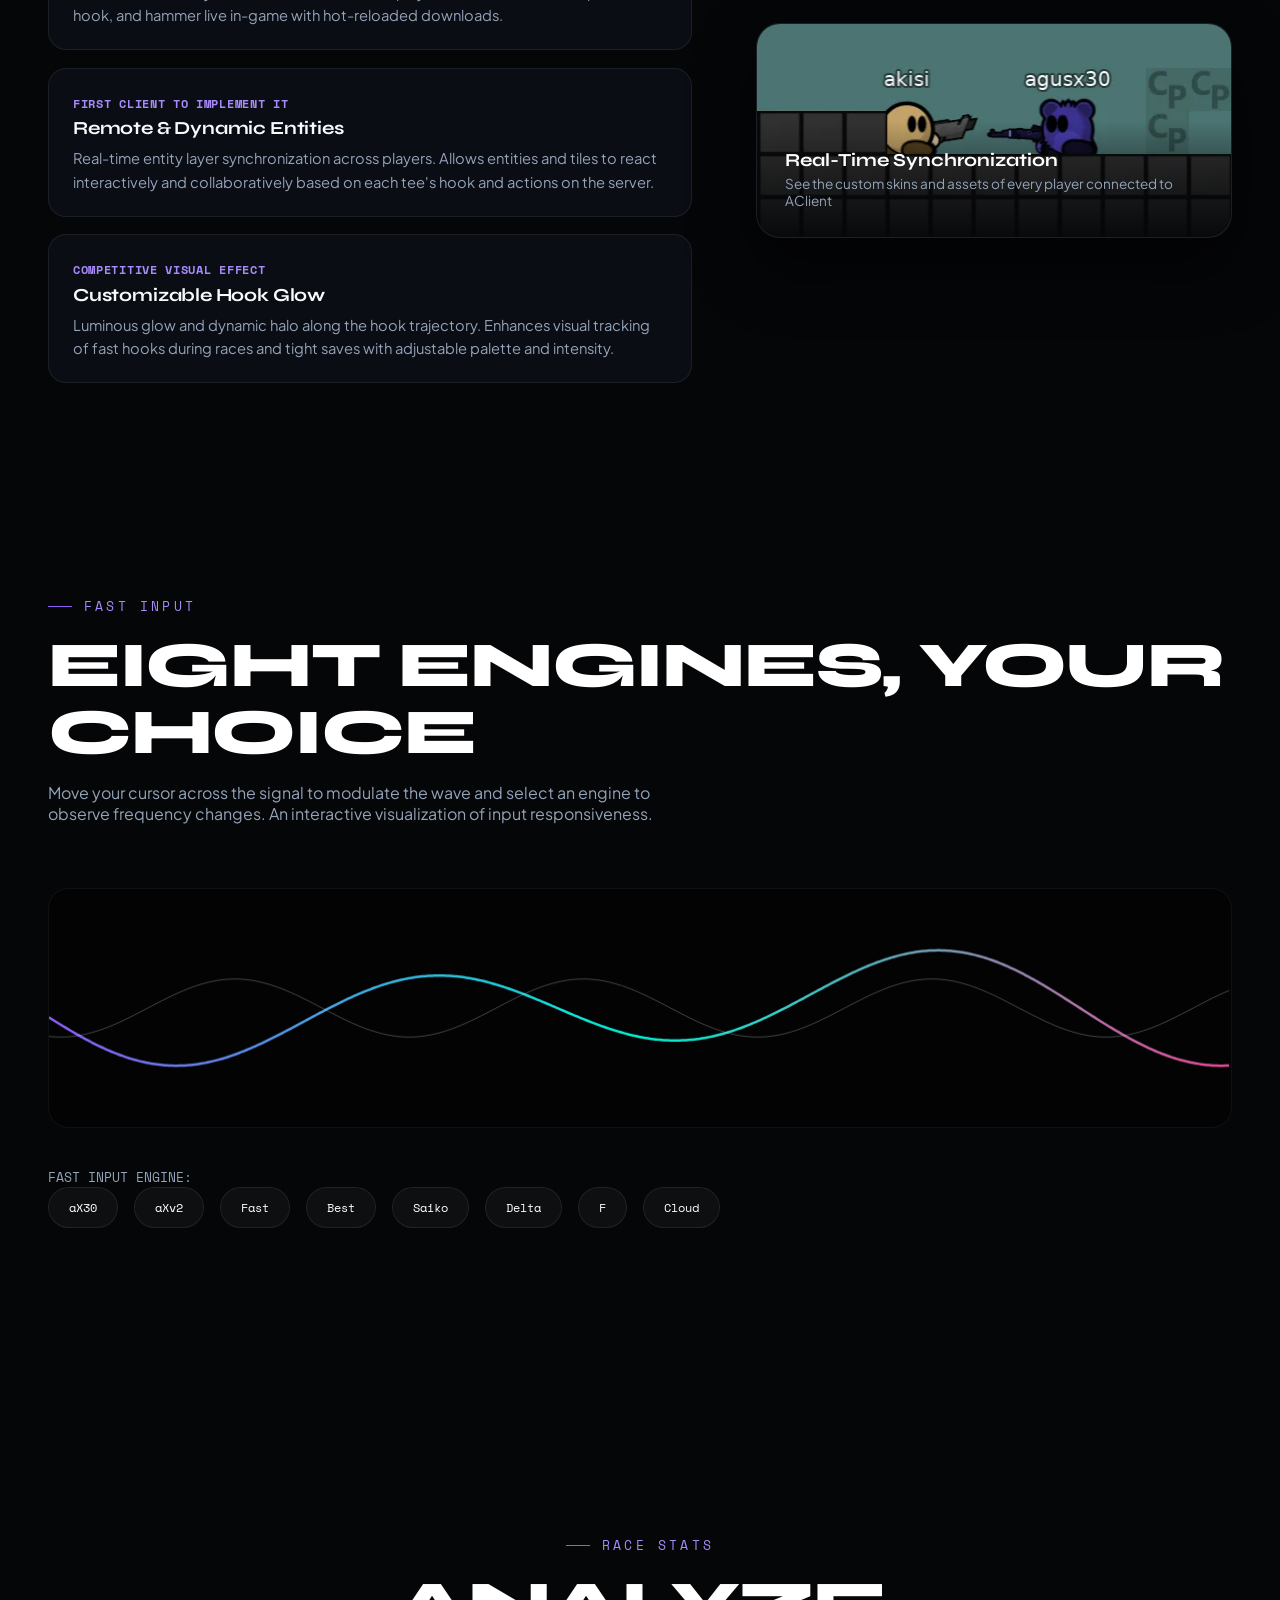
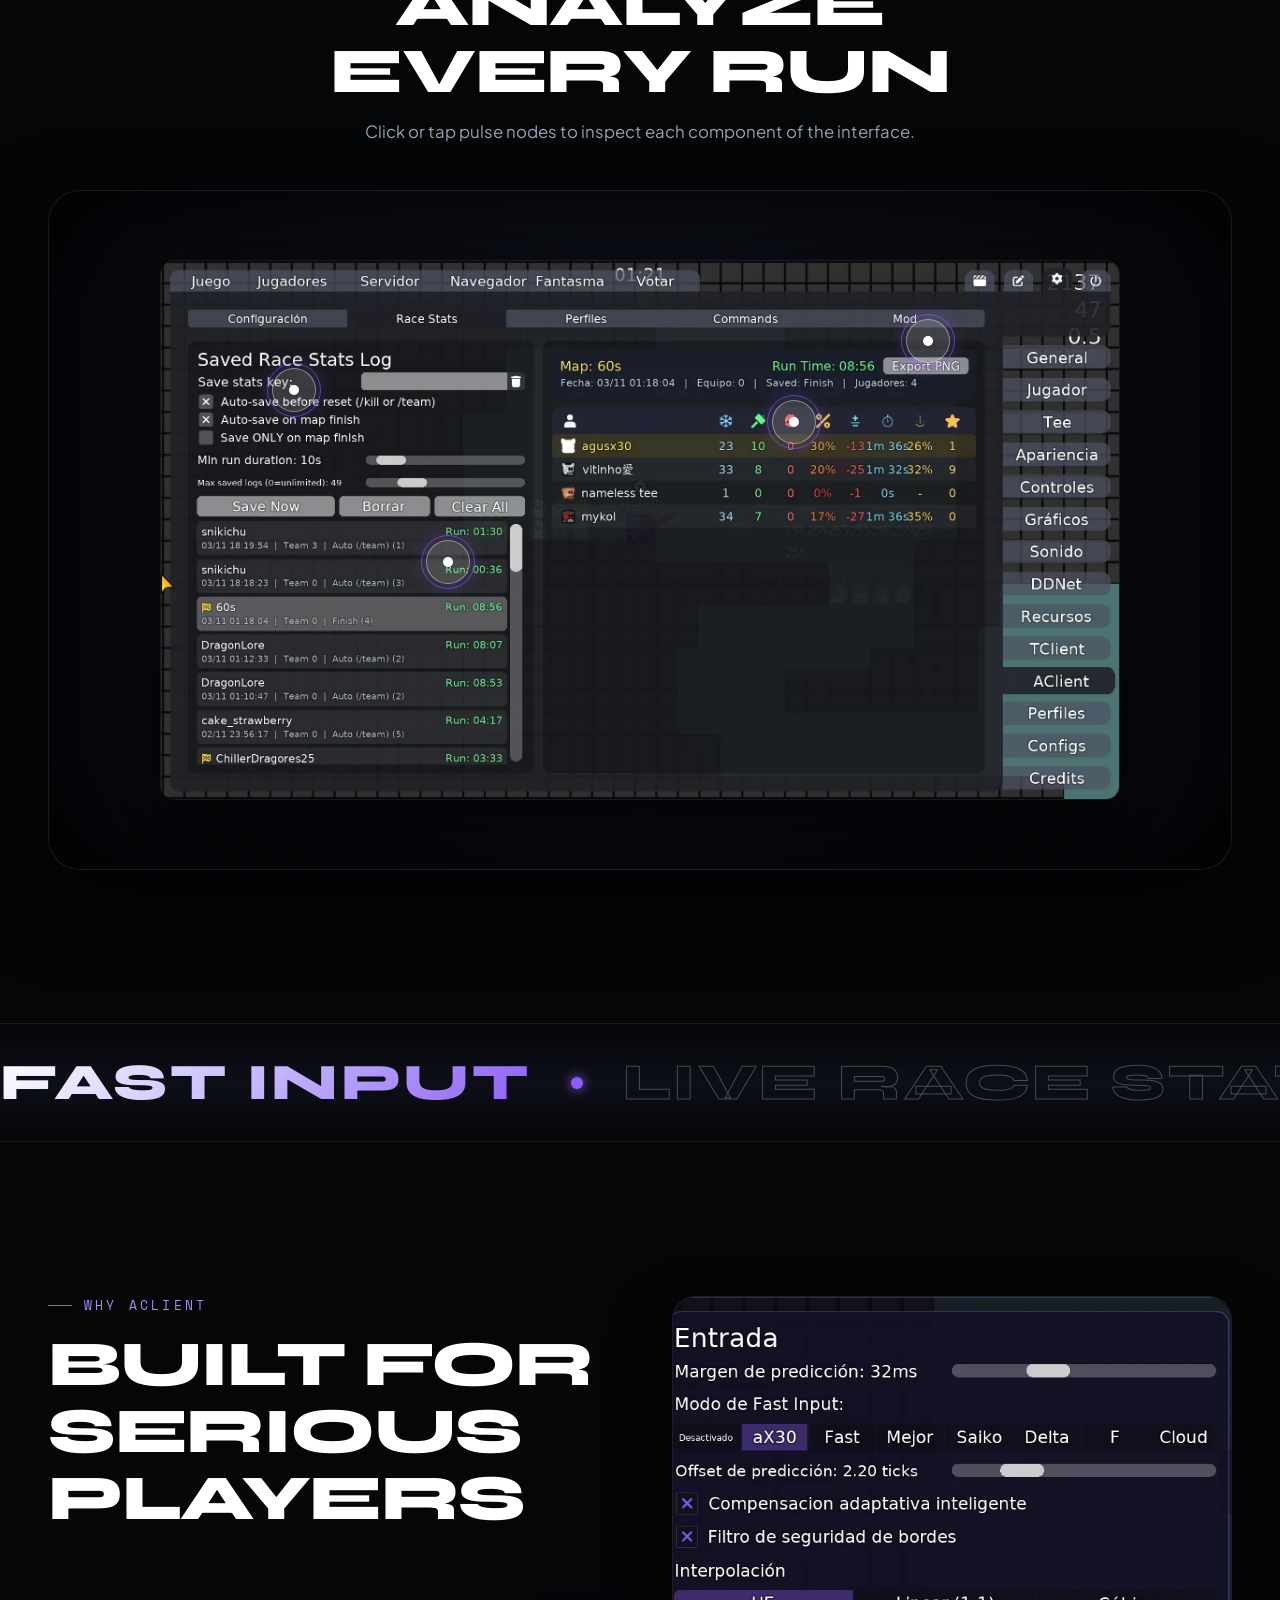
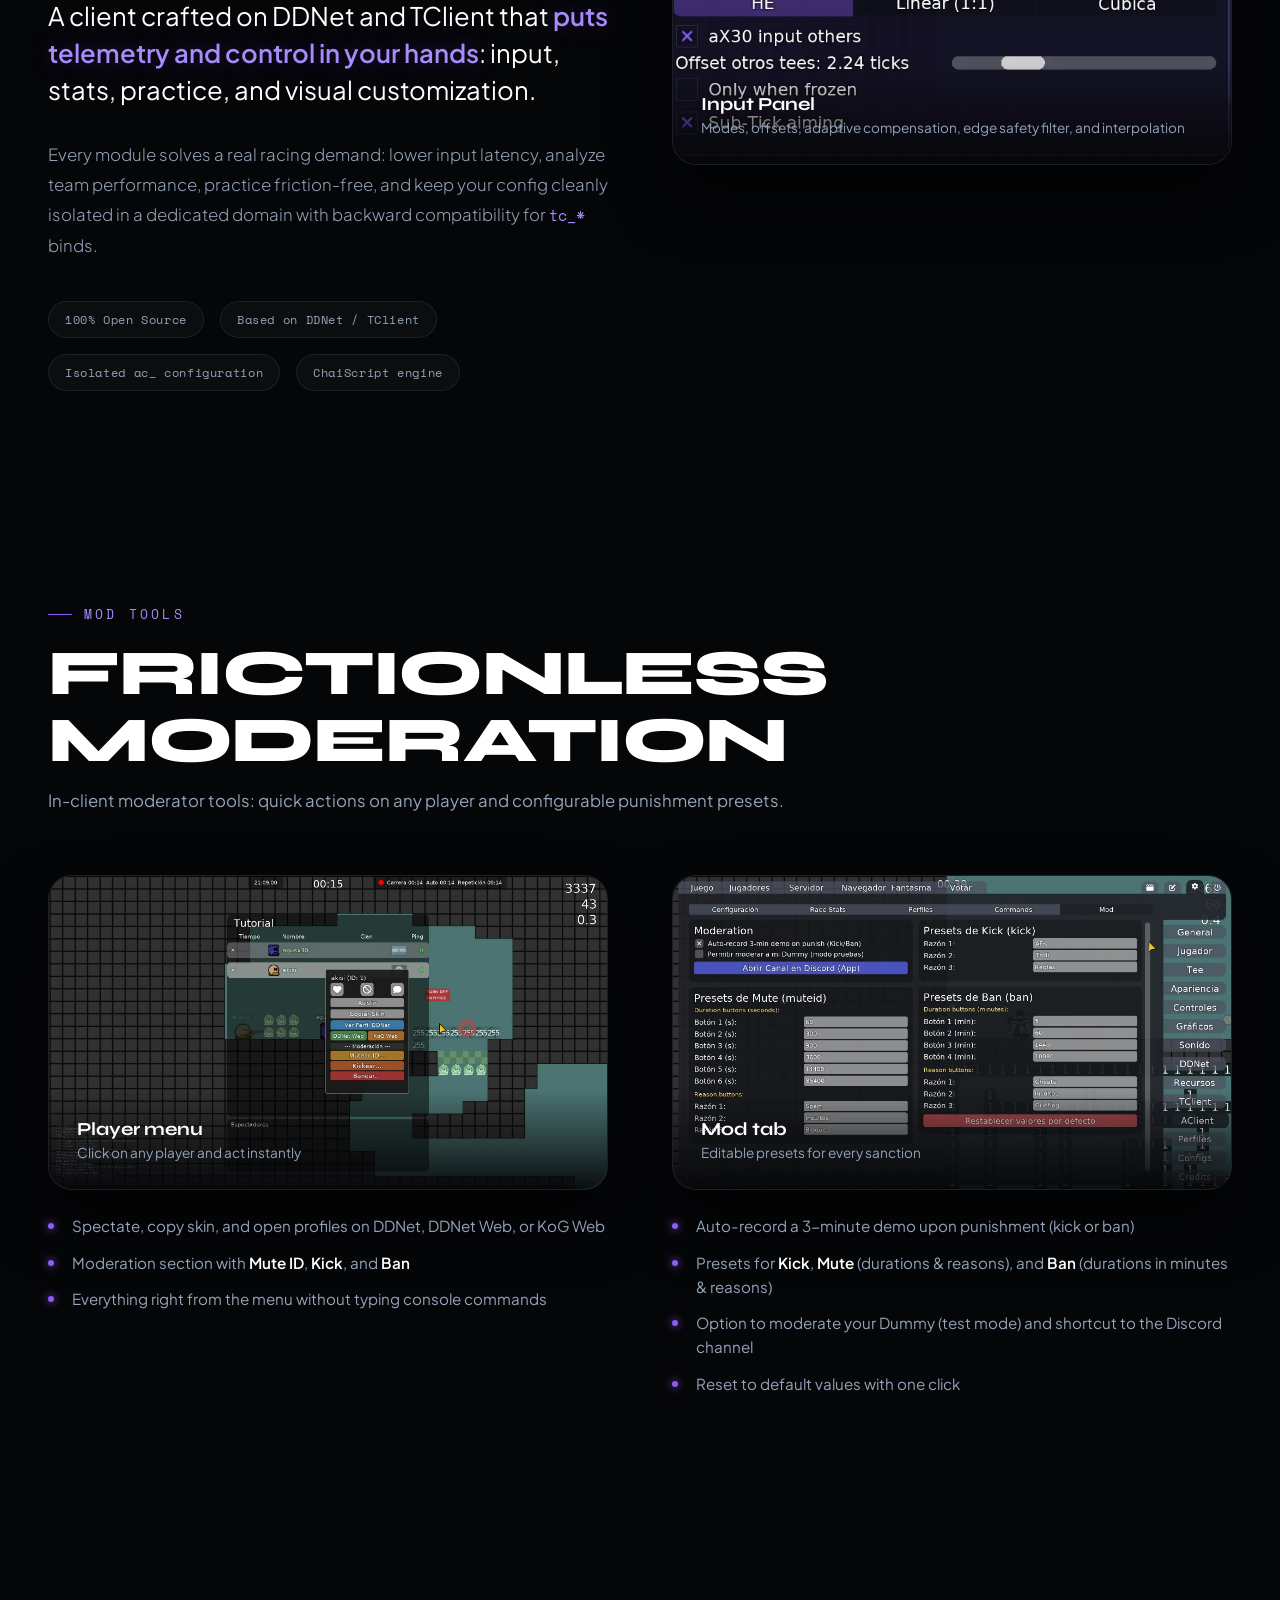
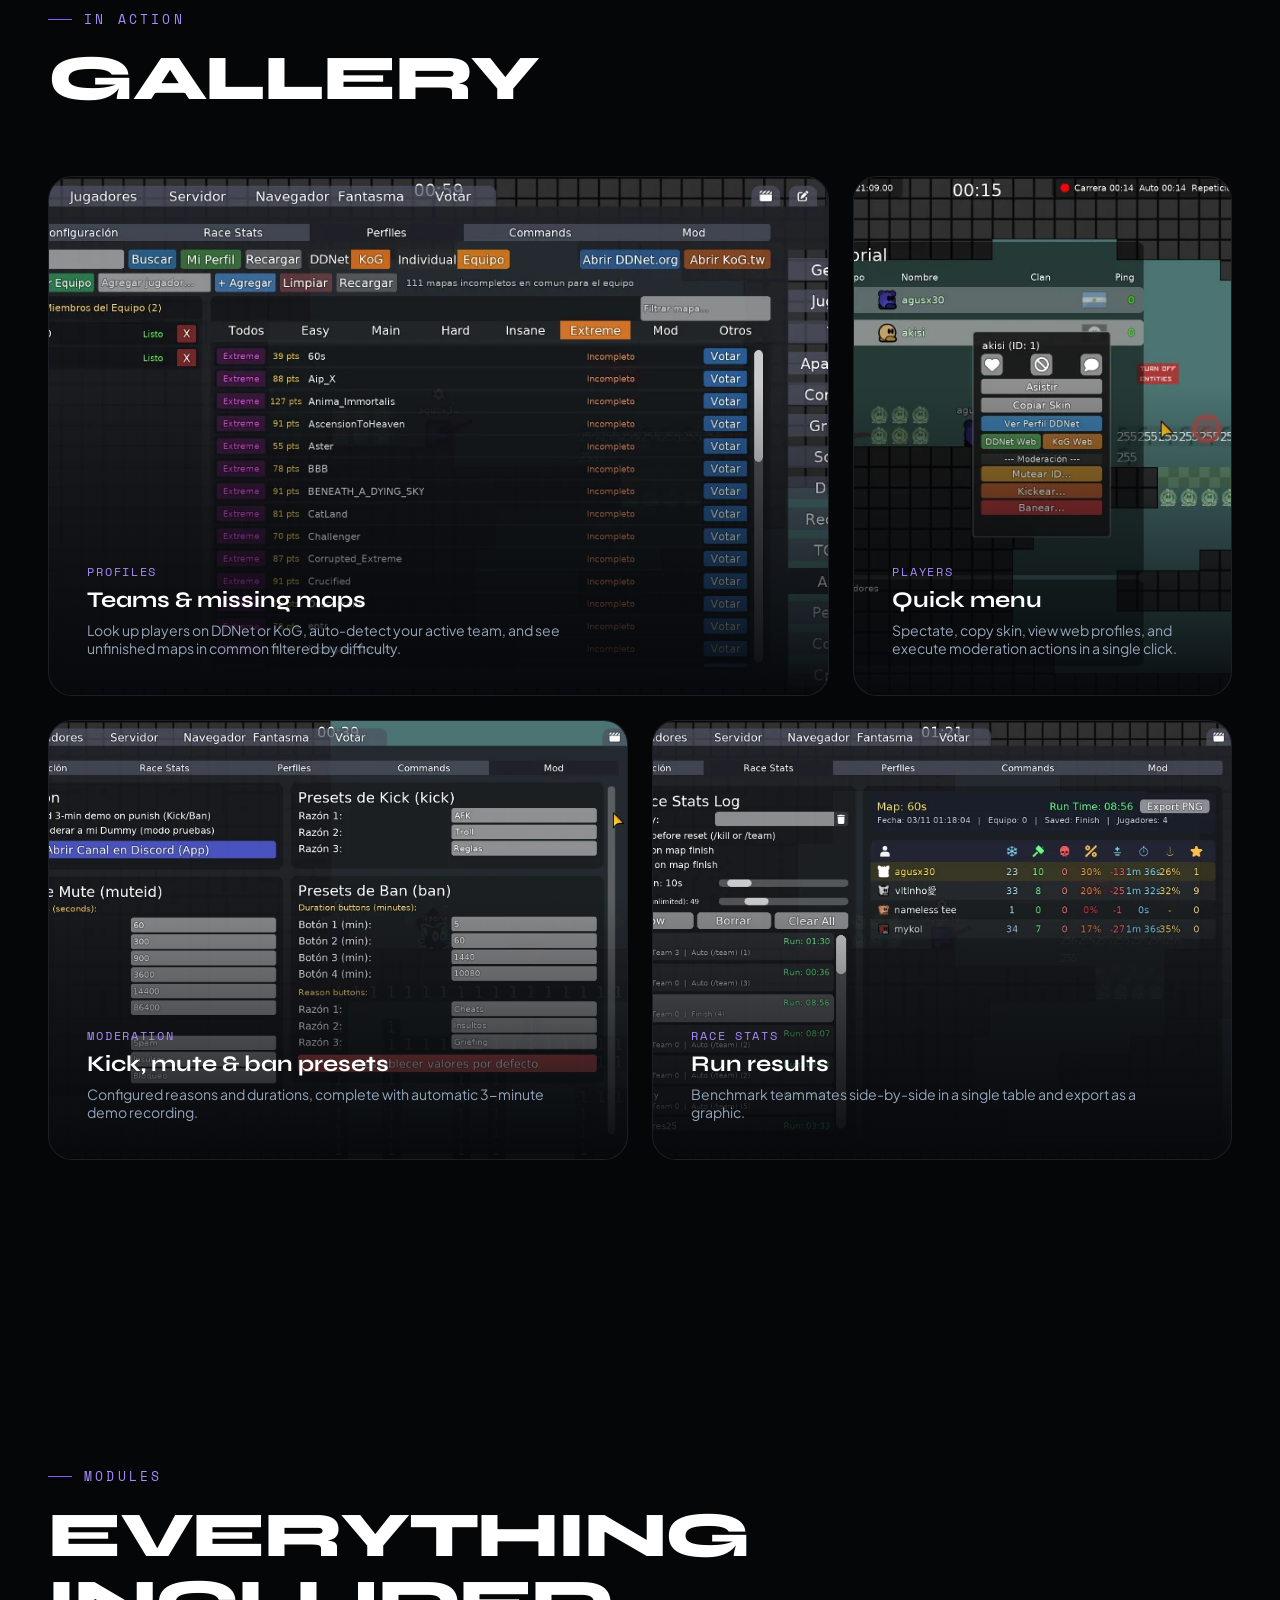
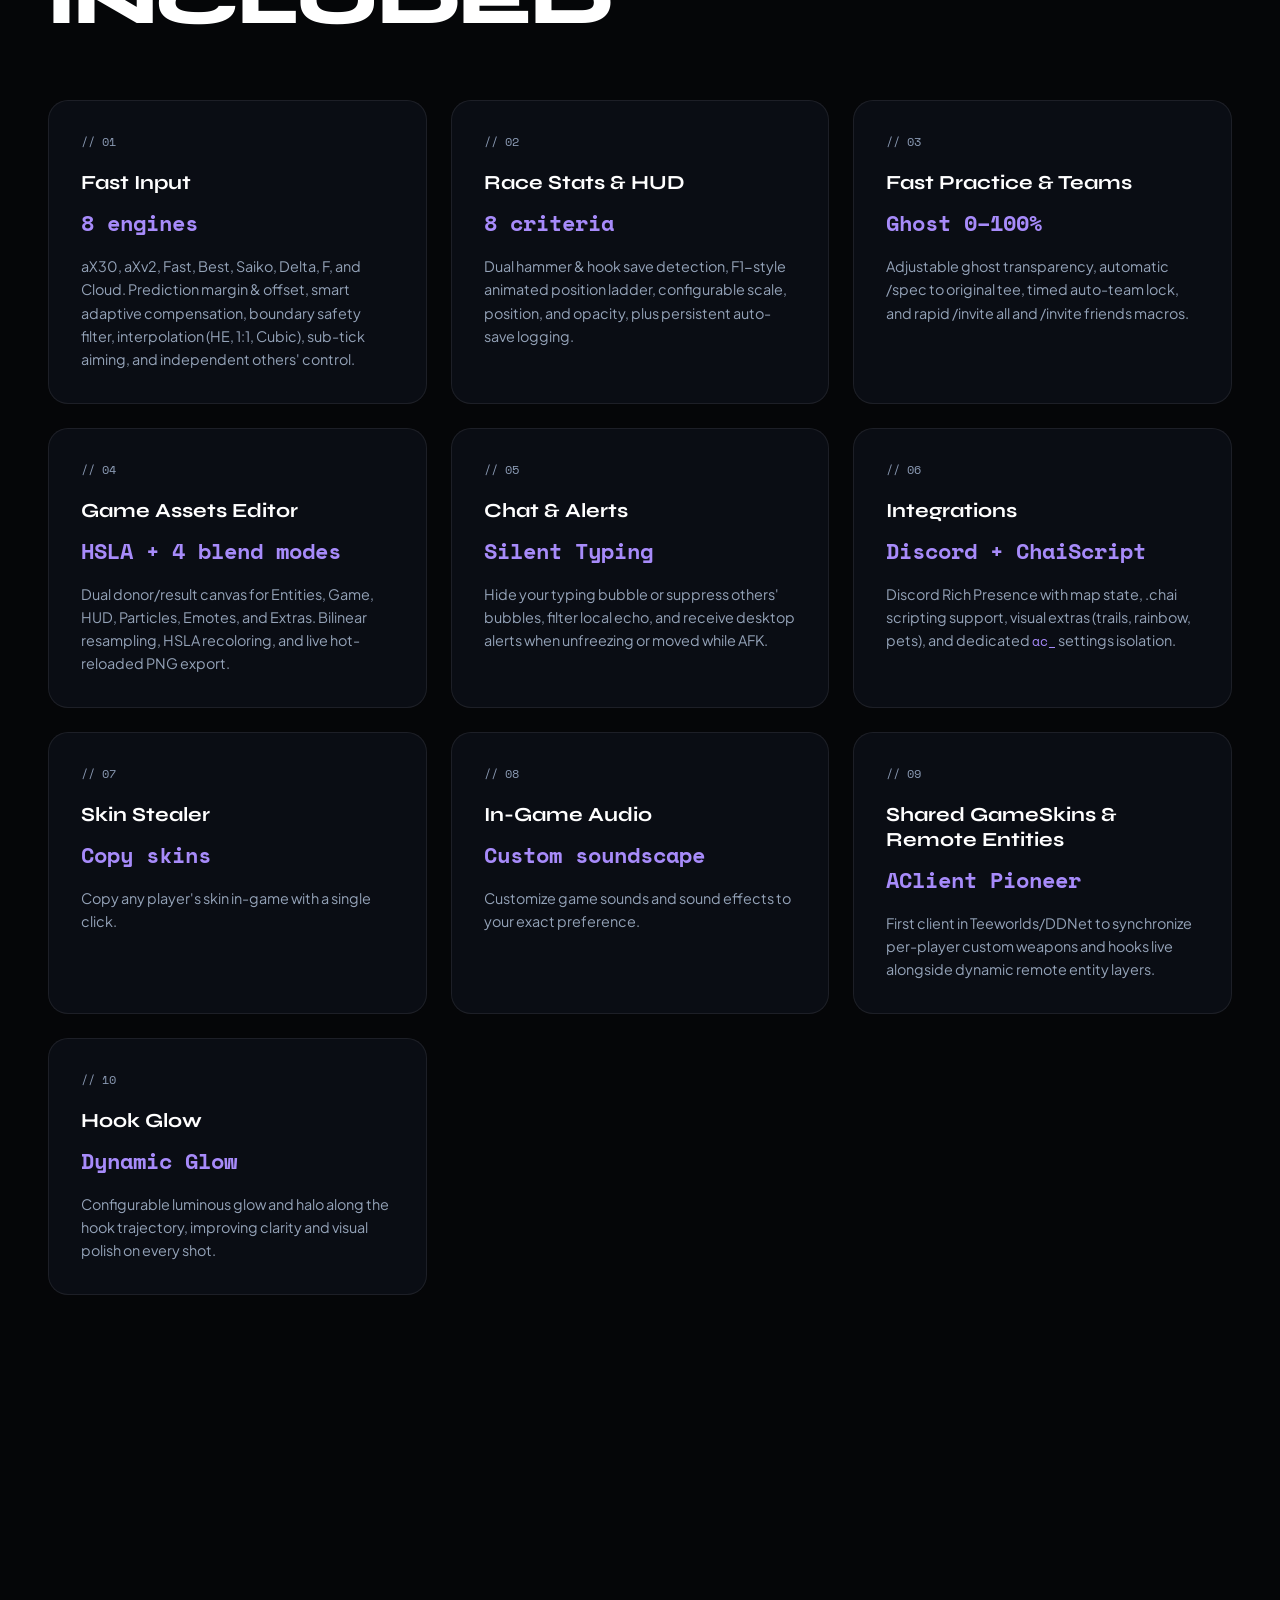
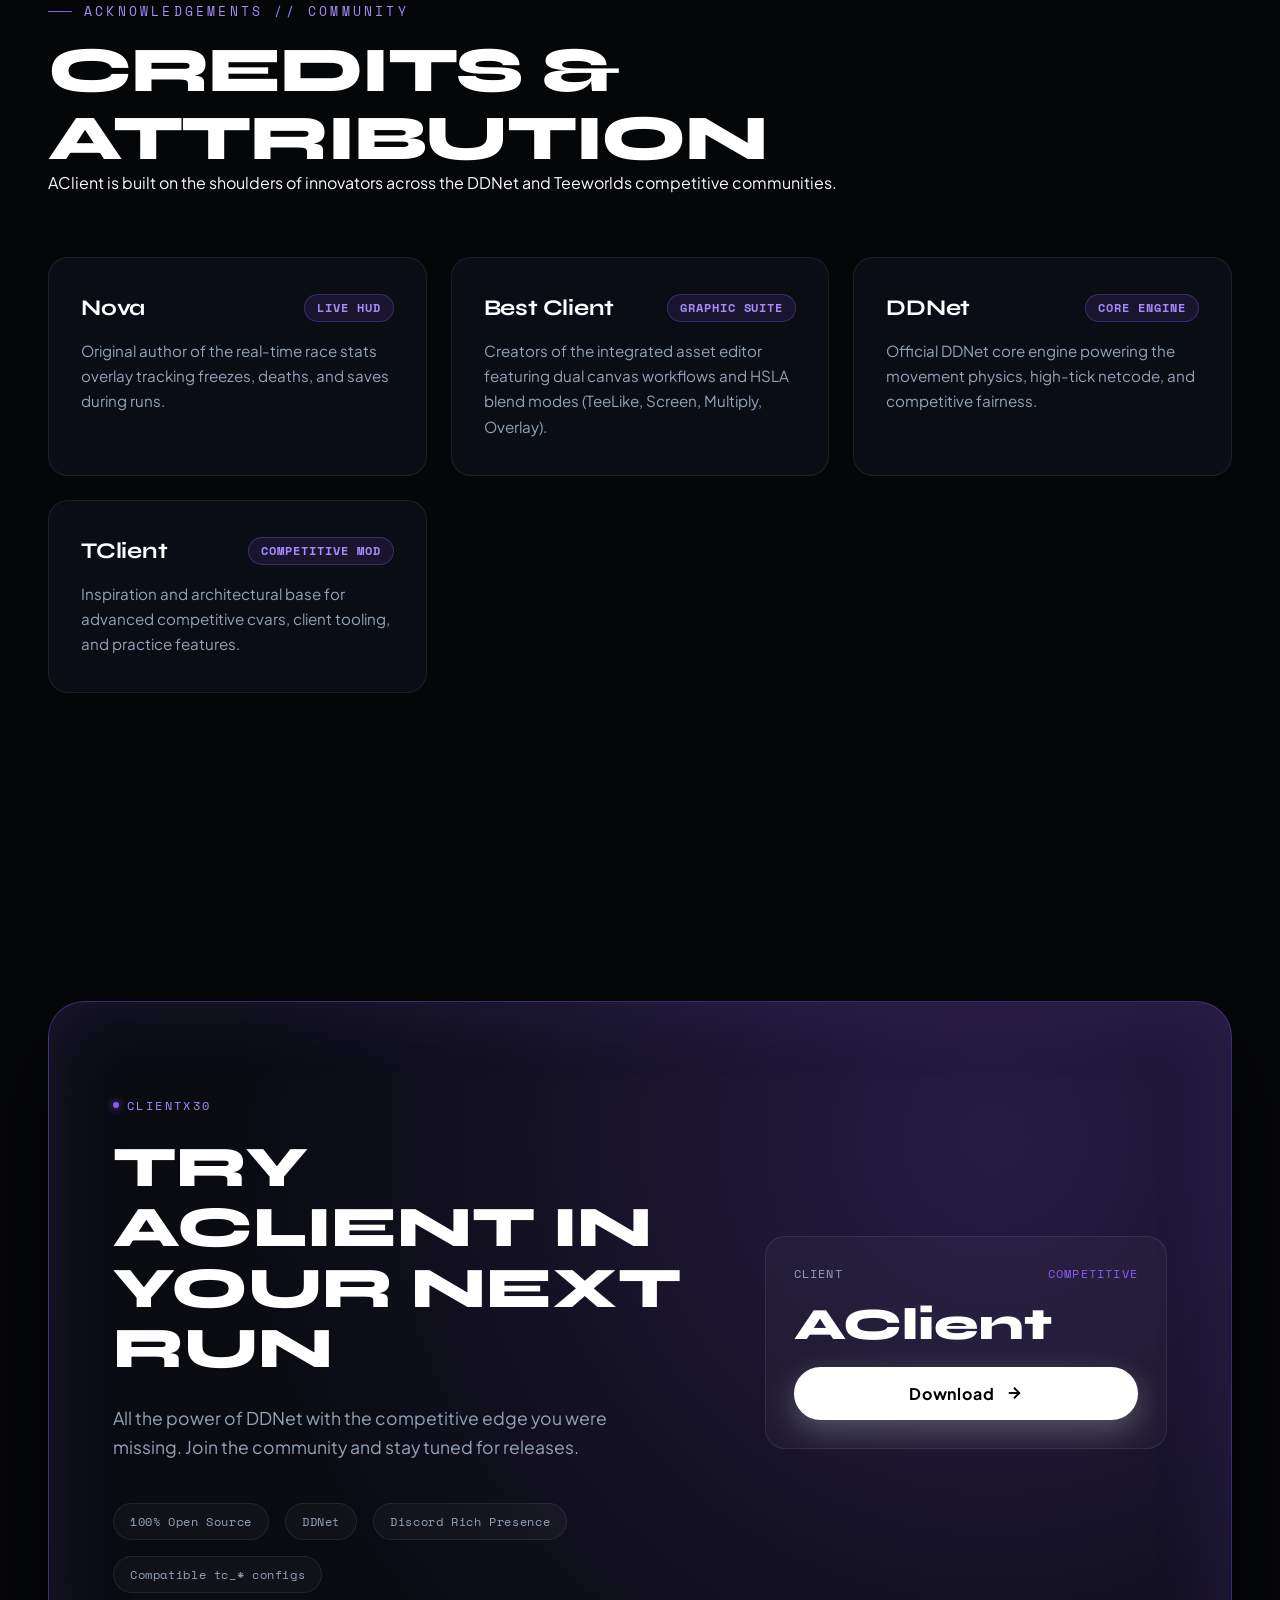
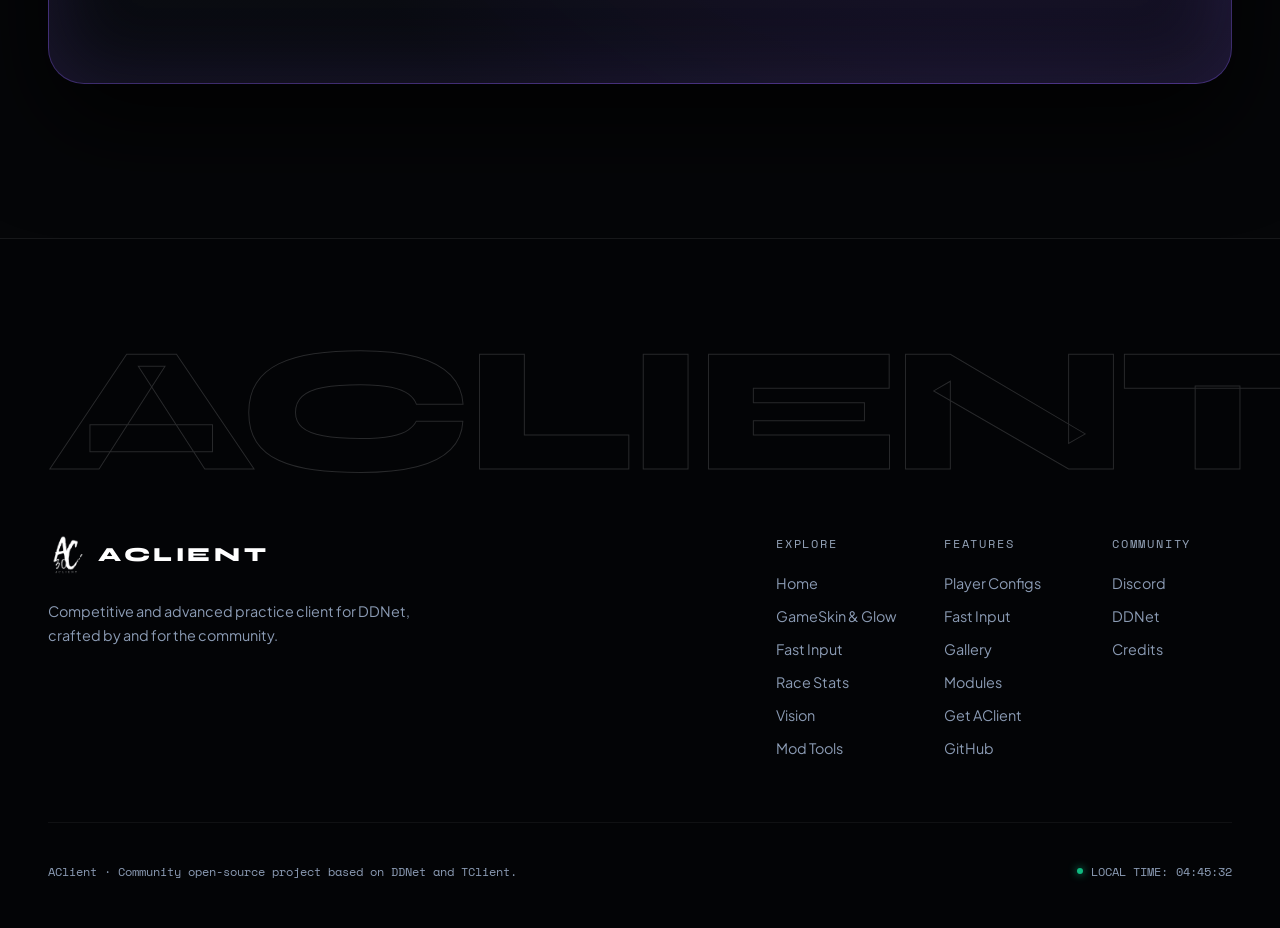
==== commit 0671bc05: "Add automatic browser language detection (EN fallback), fix i18n gaps, and add RU/DE" ====
--- a/index.html
+++ b/index.html
@@ -42,6 +42,8 @@
   <meta property="og:locale" content="es_ES">
   <meta property="og:locale:alternate" content="pt_BR">
   <meta property="og:locale:alternate" content="en_US">
+  <meta property="og:locale:alternate" content="ru_RU">
+  <meta property="og:locale:alternate" content="de_DE">
 
   <!-- Twitter / X Cards -->
   <meta name="twitter:card" content="summary_large_image">
@@ -66,7 +68,7 @@
         "url": "https://agusclient.github.io/",
         "name": "AClient",
         "alternateName": ["Clientx30", "AClient DDNet"],
-        "inLanguage": ["es", "pt", "en"]
+        "inLanguage": ["es", "pt", "en", "ru", "de"]
       },
       {
         "@type": "SoftwareApplication",
@@ -78,7 +80,7 @@
         "operatingSystem": "Windows 64-bit",
         "softwareVersion": "2.8.5",
         "isAccessibleForFree": true,
-        "inLanguage": ["es", "pt", "en"],
+        "inLanguage": ["es", "pt", "en", "ru", "de"],
         "description": "Cliente competitivo de código abierto para DDNet y Teeworlds con Fast Input (8 motores incl. aXv2 y aX30), GameSkins compartidas, Entities remotas, Hook Glow, Race Stats en vivo y editor de assets.",
         "url": "https://agusclient.github.io/",
         "mainEntityOfPage": {
@@ -206,6 +208,16 @@
               <span class="lang-name">English</span>
               <span class="lang-check">✓</span>
             </button>
+            <button type="button" class="lang-option" data-lang="ru" role="menuitem">
+              <span class="lang-flag">🇷🇺</span>
+              <span class="lang-name">Русский</span>
+              <span class="lang-check">✓</span>
+            </button>
+            <button type="button" class="lang-option" data-lang="de" role="menuitem">
+              <span class="lang-flag">🇩🇪</span>
+              <span class="lang-name">Deutsch</span>
+              <span class="lang-check">✓</span>
+            </button>
           </div>
         </div>
 
@@ -459,29 +471,29 @@
         <div class="marquee-item">
           <span class="marquee-text highlight">FAST INPUT</span>
           <span class="marquee-separator"></span>
-          <span class="marquee-text">RACE STATS EN VIVO</span>
+          <span class="marquee-text" data-i18n="marquee.racestats">RACE STATS EN VIVO</span>
           <span class="marquee-separator"></span>
           <span class="marquee-text highlight">FAST PRACTICE</span>
           <span class="marquee-separator"></span>
-          <span class="marquee-text">EDITOR DE ASSETS</span>
+          <span class="marquee-text" data-i18n="marquee.editor">EDITOR DE ASSETS</span>
           <span class="marquee-separator"></span>
           <span class="marquee-text highlight">SILENT TYPING</span>
           <span class="marquee-separator"></span>
-          <span class="marquee-text">PERFILES DDNET + KOG</span>
+          <span class="marquee-text" data-i18n="marquee.profiles">PERFILES DDNET + KOG</span>
           <span class="marquee-separator"></span>
         </div>
         <div class="marquee-item">
           <span class="marquee-text highlight">FAST INPUT</span>
           <span class="marquee-separator"></span>
-          <span class="marquee-text">RACE STATS EN VIVO</span>
+          <span class="marquee-text" data-i18n="marquee.racestats">RACE STATS EN VIVO</span>
           <span class="marquee-separator"></span>
           <span class="marquee-text highlight">FAST PRACTICE</span>
           <span class="marquee-separator"></span>
-          <span class="marquee-text">EDITOR DE ASSETS</span>
+          <span class="marquee-text" data-i18n="marquee.editor">EDITOR DE ASSETS</span>
           <span class="marquee-separator"></span>
           <span class="marquee-text highlight">SILENT TYPING</span>
           <span class="marquee-separator"></span>
-          <span class="marquee-text">PERFILES DDNET + KOG</span>
+          <span class="marquee-text" data-i18n="marquee.profiles">PERFILES DDNET + KOG</span>
           <span class="marquee-separator"></span>
         </div>
       </div>
@@ -707,7 +719,7 @@
         <span class="section-eyebrow" data-i18n="credits.eyebrow">AGRADECIMIENTOS // COMUNIDAD</span>
         <h2 class="section-title" data-i18n="credits.title">CRÉDITOS Y RECONOCIMIENTO</h2>
         <p class="section-lead" data-i18n="credits.desc">
-          AClient se construye gracias a innovaciones y desarrollos de la comunidad de DDNet y teeworlds.
+          AClient se construye gracias a innovaciones y desarrollos de la comunidad de DDNet y Teeworlds.
         </p>
       </div>
 
@@ -718,7 +730,7 @@
             <span class="credit-badge" data-i18n="credits.nova_badge">Live HUD</span>
           </div>
           <p class="credit-body" data-i18n="credits.nova_desc">
-            Creador original del overlay de estadísticas en vivo que contabiliza freezes, muertes y saques en tiempo real durante la carrera.
+            Creador original del overlay de estadísticas en vivo que contabiliza freezes, muertes y saves en tiempo real durante la carrera.
           </p>
         </div>
 
@@ -768,16 +780,16 @@
           </p>
 
           <div style="display: flex; gap: 1rem; flex-wrap: wrap;">
-            <div class="glass-chip">100% Código Abierto</div>
+            <div class="glass-chip" data-i18n="cta.chip_os">100% Código Abierto</div>
             <div class="glass-chip">DDNet</div>
             <div class="glass-chip">Discord Rich Presence</div>
-            <div class="glass-chip">Configs tc_* compatibles</div>
+            <div class="glass-chip" data-i18n="cta.chip_tc">Configs tc_* compatibles</div>
           </div>
         </div>
 
         <div class="allocation-box">
           <div class="allocation-header">
-            <span>CLIENTE</span>
+            <span data-i18n="cta.box_title">CLIENTE</span>
             <span style="color: var(--accent-primary);" data-i18n="cta.box_sub">COMPETITIVO</span>
           </div>
 
@@ -803,7 +815,7 @@
             <div class="logo-symbol"><picture><source srcset="assets/images/logo.webp" type="image/webp"><img src="assets/images/logo.png" alt="AClient" width="320" height="400" loading="lazy" decoding="async"></picture></div>
             <span class="logo-text">ACLIENT</span>
           </div>
-          <p style="color: var(--text-dim); font-size: 0.9rem; line-height: 1.7;">
+          <p style="color: var(--text-dim); font-size: 0.9rem; line-height: 1.7;" data-i18n="footer.desc">
             Cliente competitivo y de práctica avanzada para DDNet, creado por y para la comunidad.
           </p>
         </div>
@@ -826,8 +838,8 @@
             <ul class="footer-nav-list">
               <li><a href="configs-players/" data-i18n="nav.configs">Configs Players</a></li>
               <li><a href="#sound-lab">Fast Input</a></li>
-              <li><a href="#gallery">Galería</a></li>
-              <li><a href="#specs">Módulos</a></li>
+              <li><a href="#gallery" data-i18n="nav.gallery">Galería</a></li>
+              <li><a href="#specs" data-i18n="nav.specs">Módulos</a></li>
               <li><a href="https://github.com/AgusClient/AClient/releases/latest/download/DDNet.exe" download="DDNet.exe" data-i18n="footer.get_aclient">Obtener AClient</a></li>
               <li><a href="https://github.com/AgusClient/AClient" target="_blank" rel="noopener noreferrer">GitHub</a></li>
             </ul>
@@ -857,7 +869,7 @@
 
   <script src="js/audio.js?v=2" defer></script>
   <script src="js/three-scene.js?v=2" defer></script>
-  <script src="js/i18n.js?v=2" defer></script>
+  <script src="js/i18n.js?v=3" defer></script>
   <script src="js/main.js?v=2" defer></script>
 </body>
 </html>
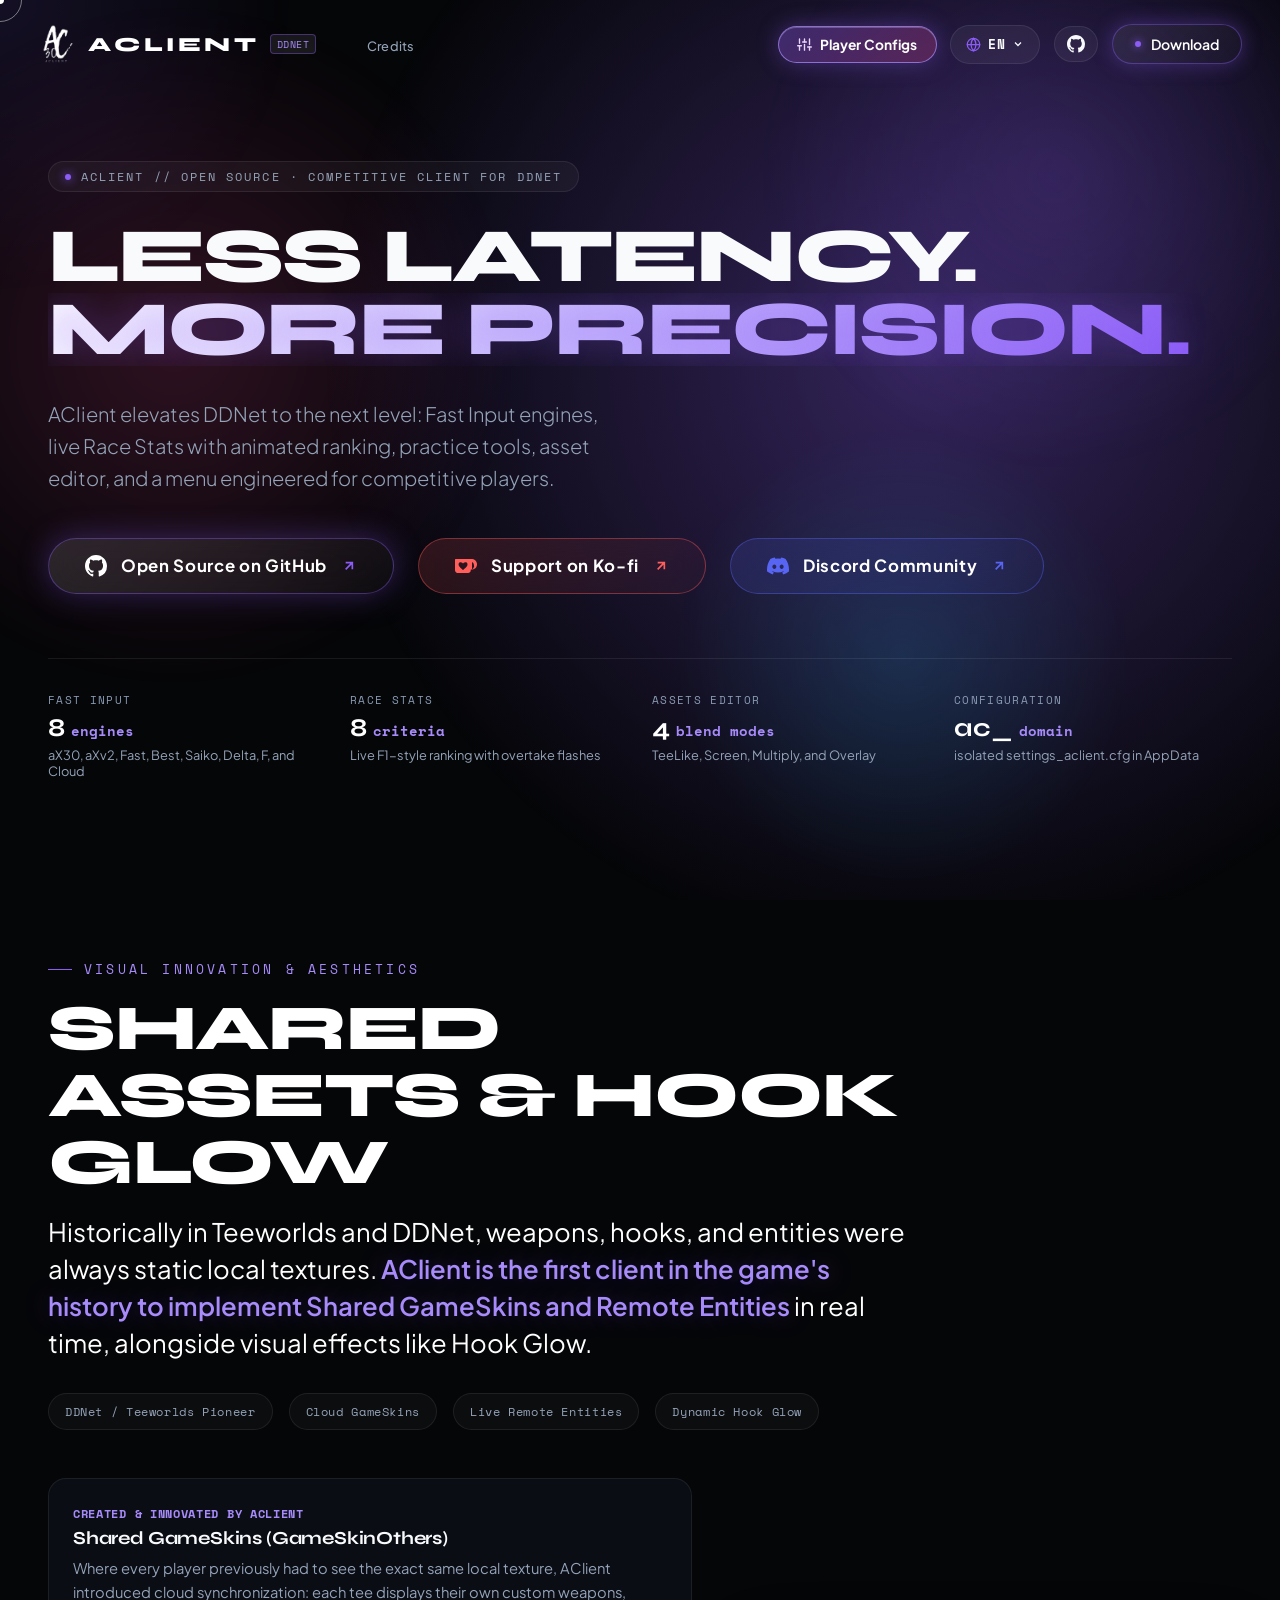
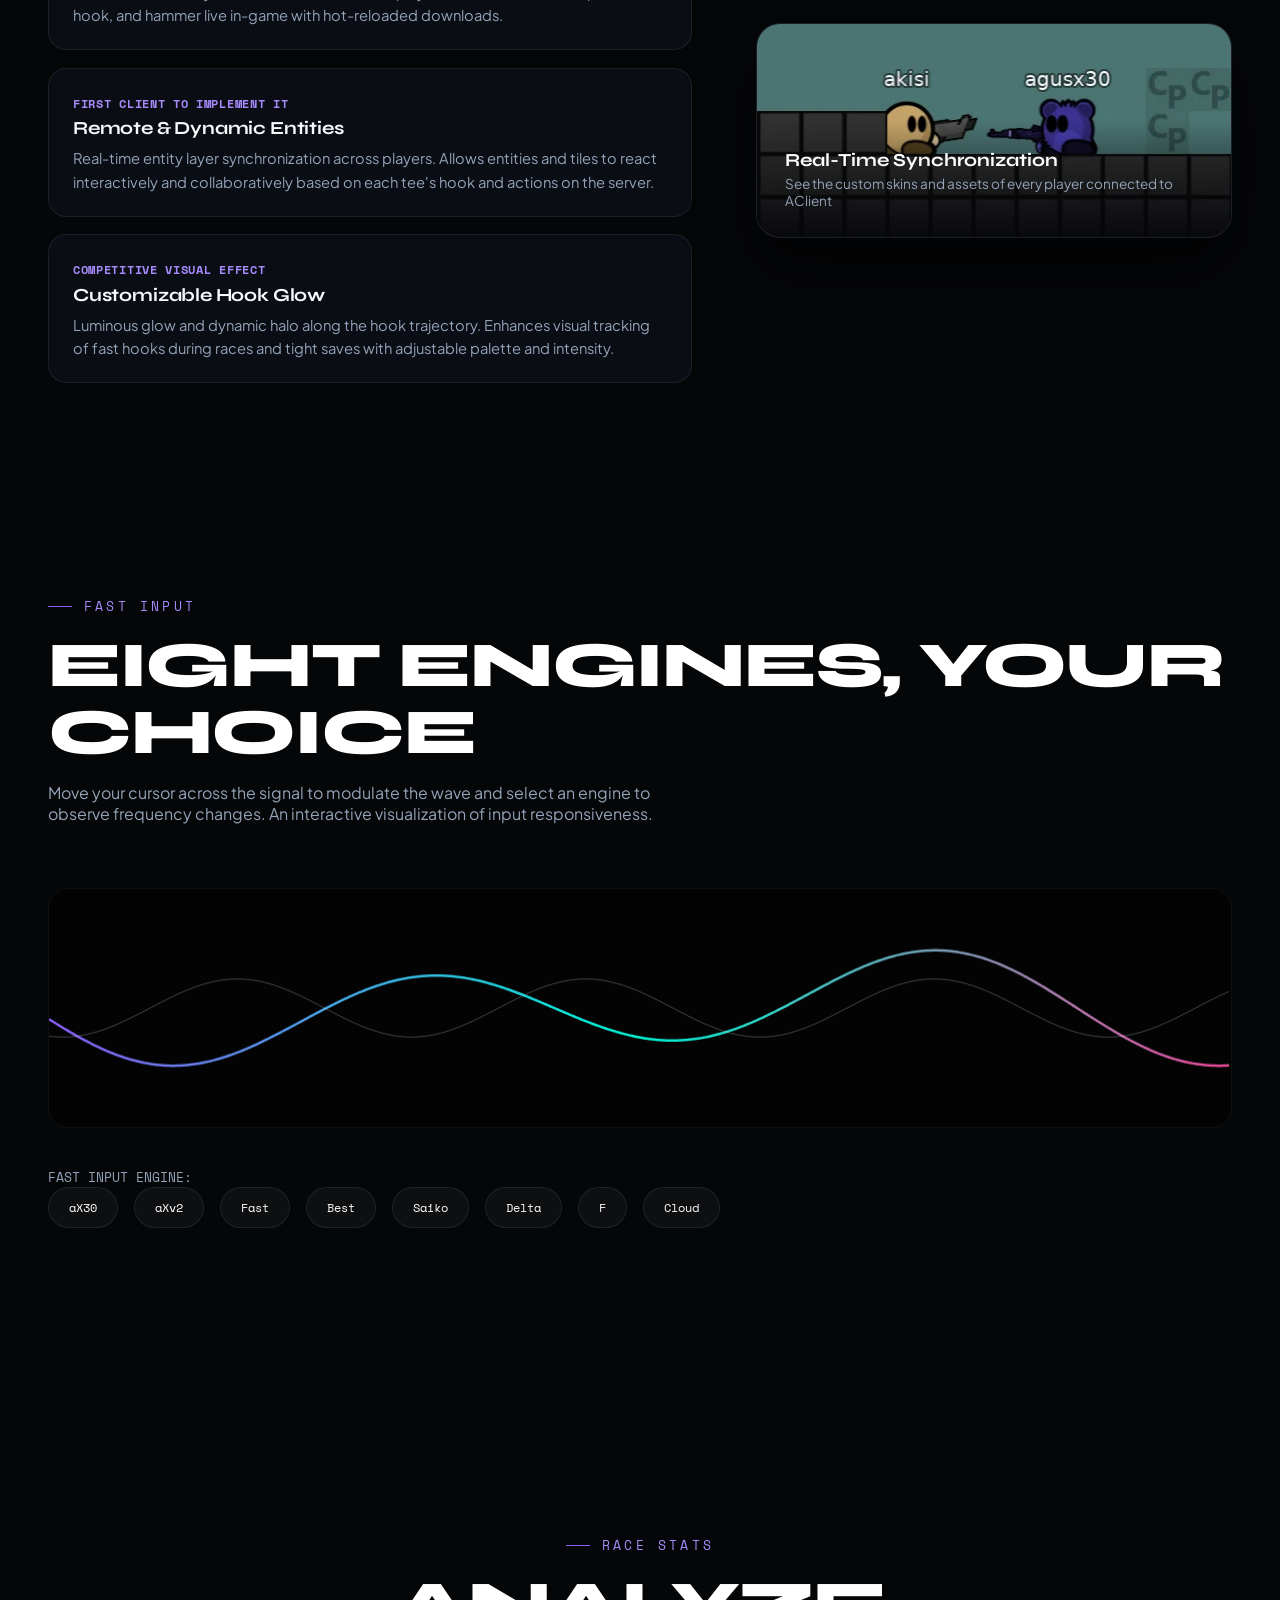
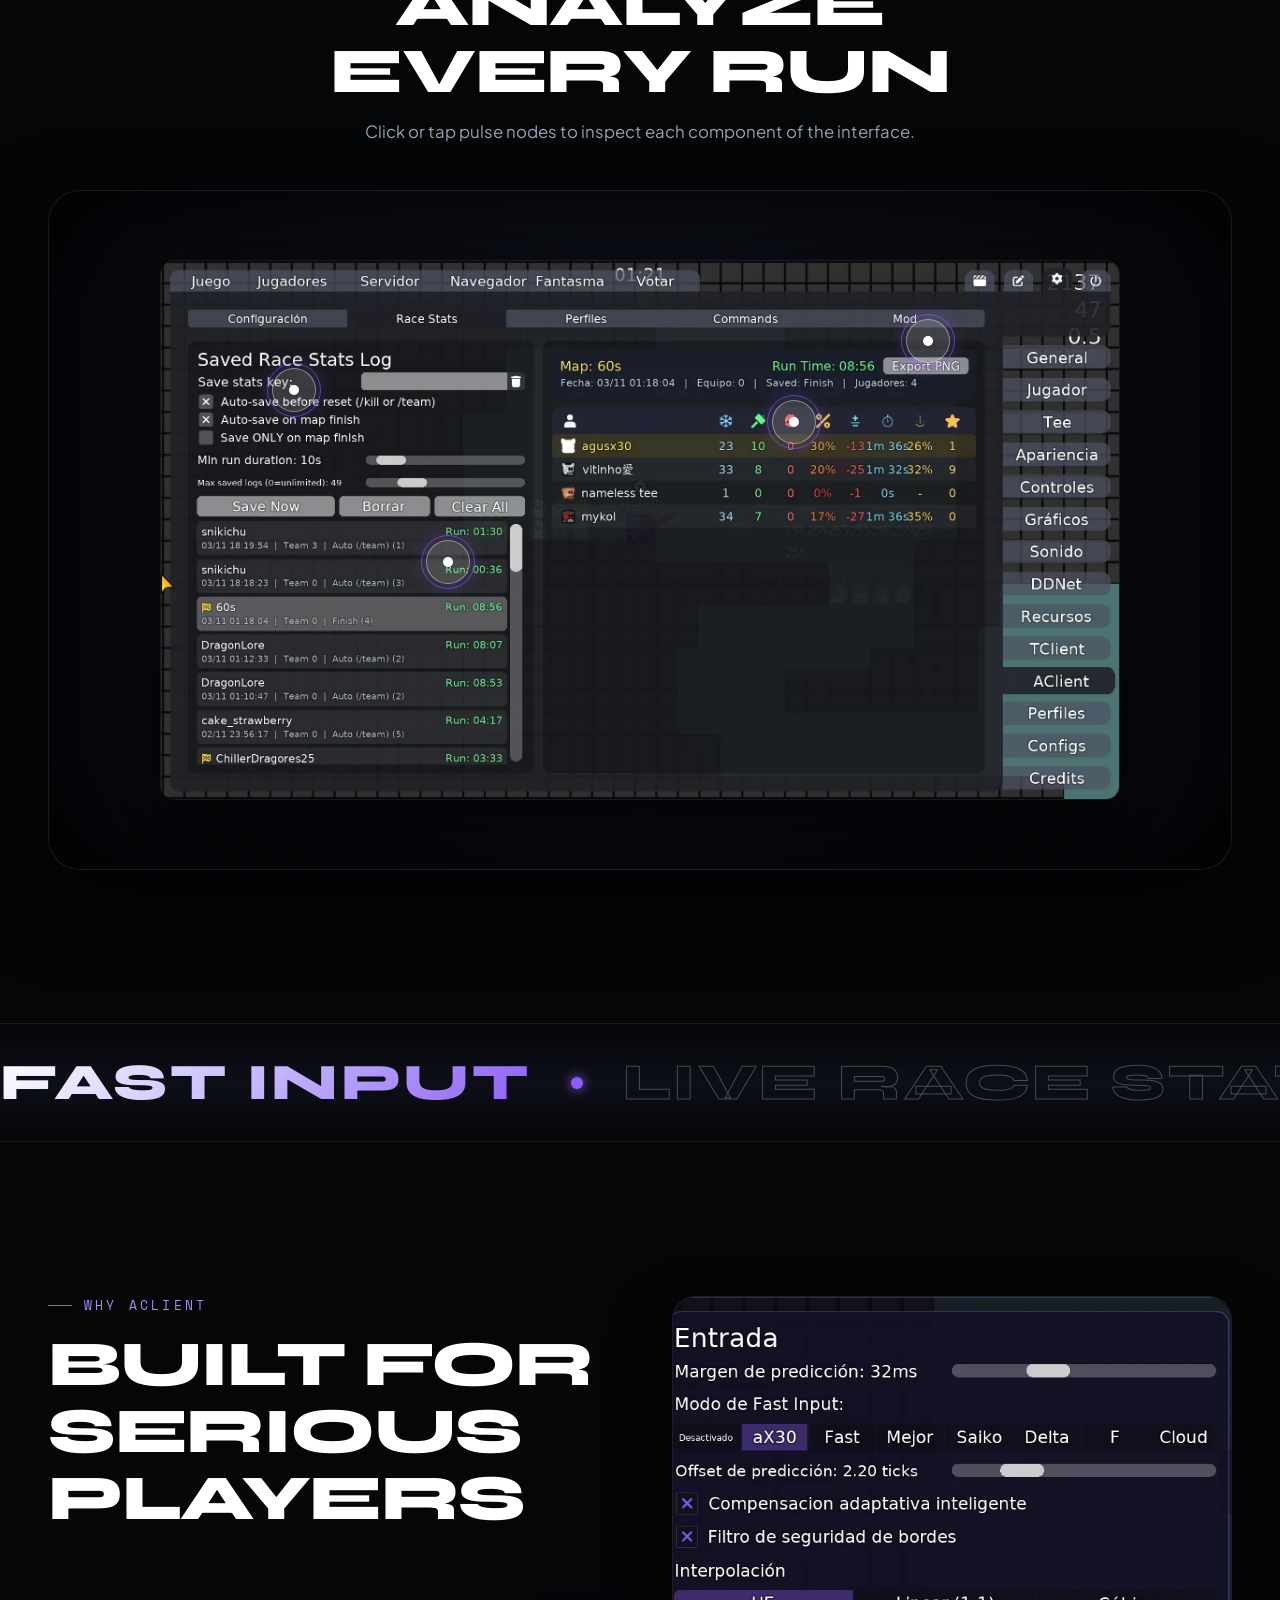
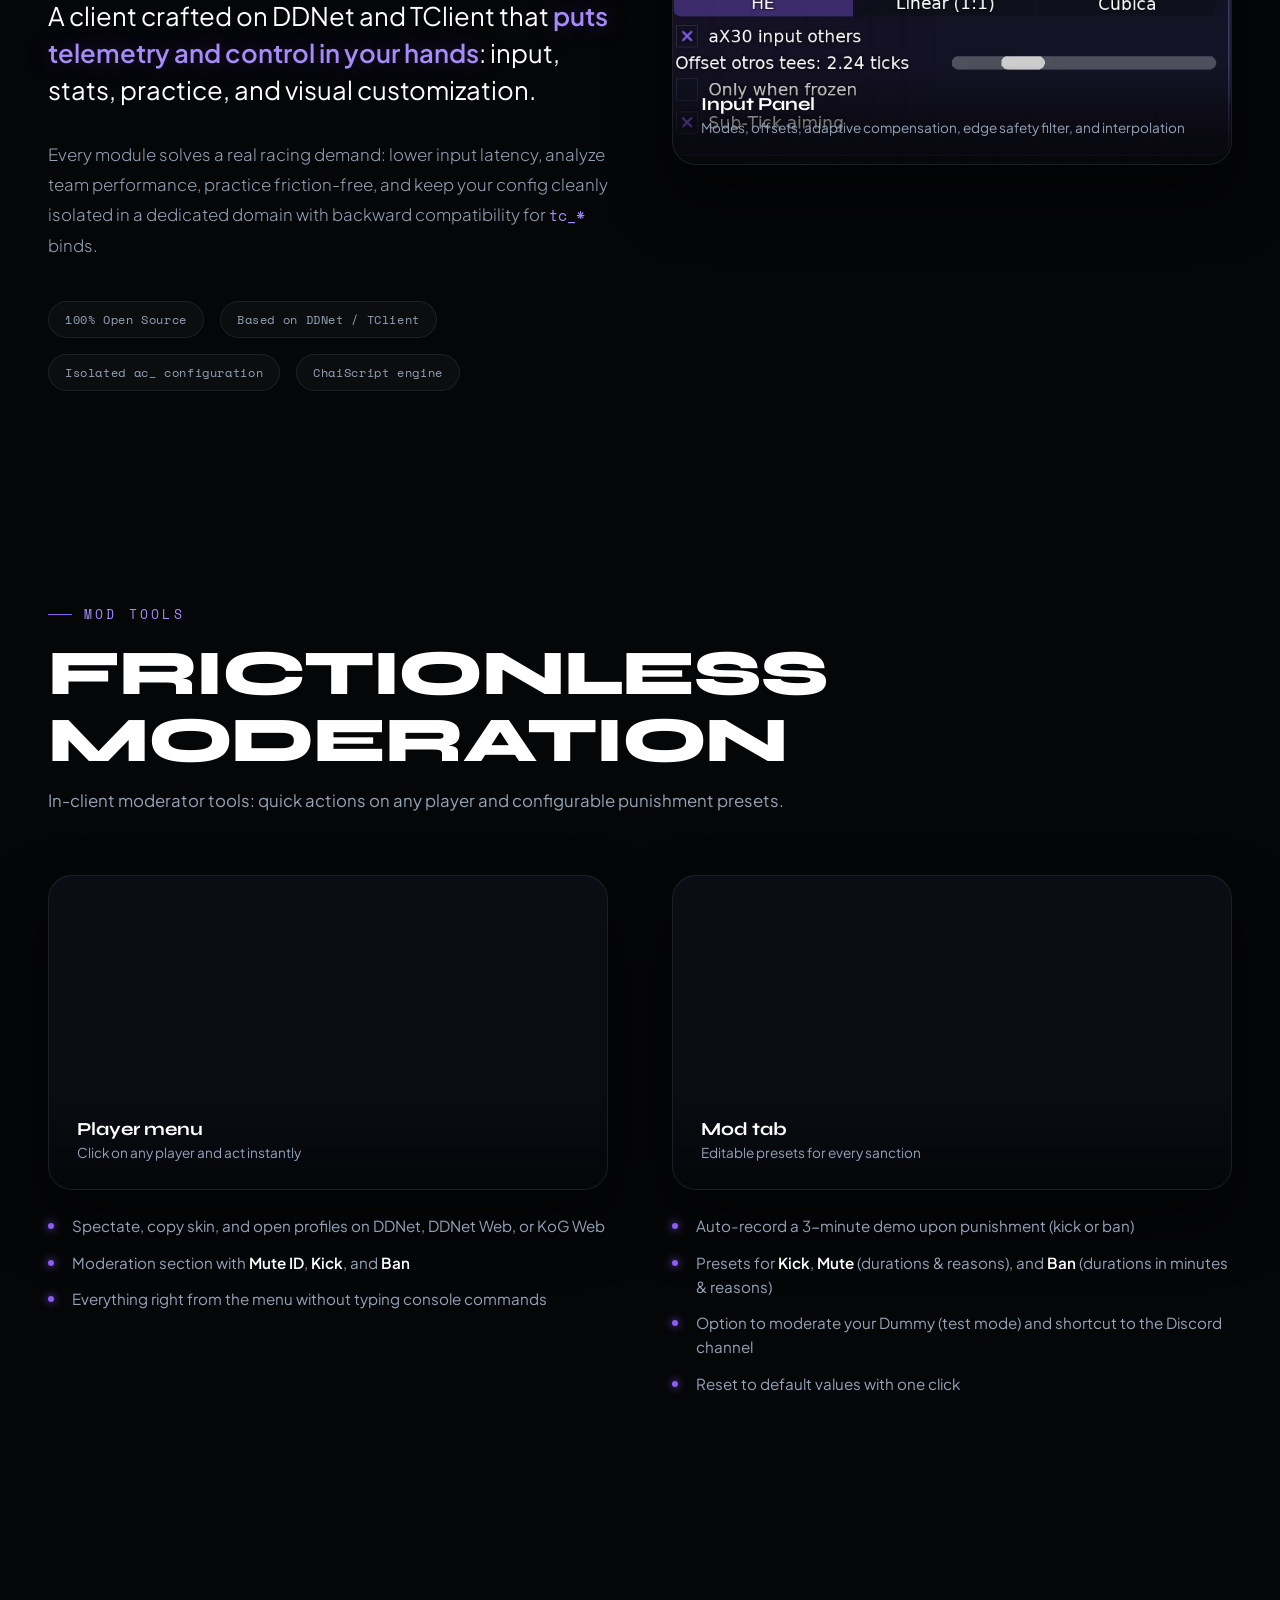
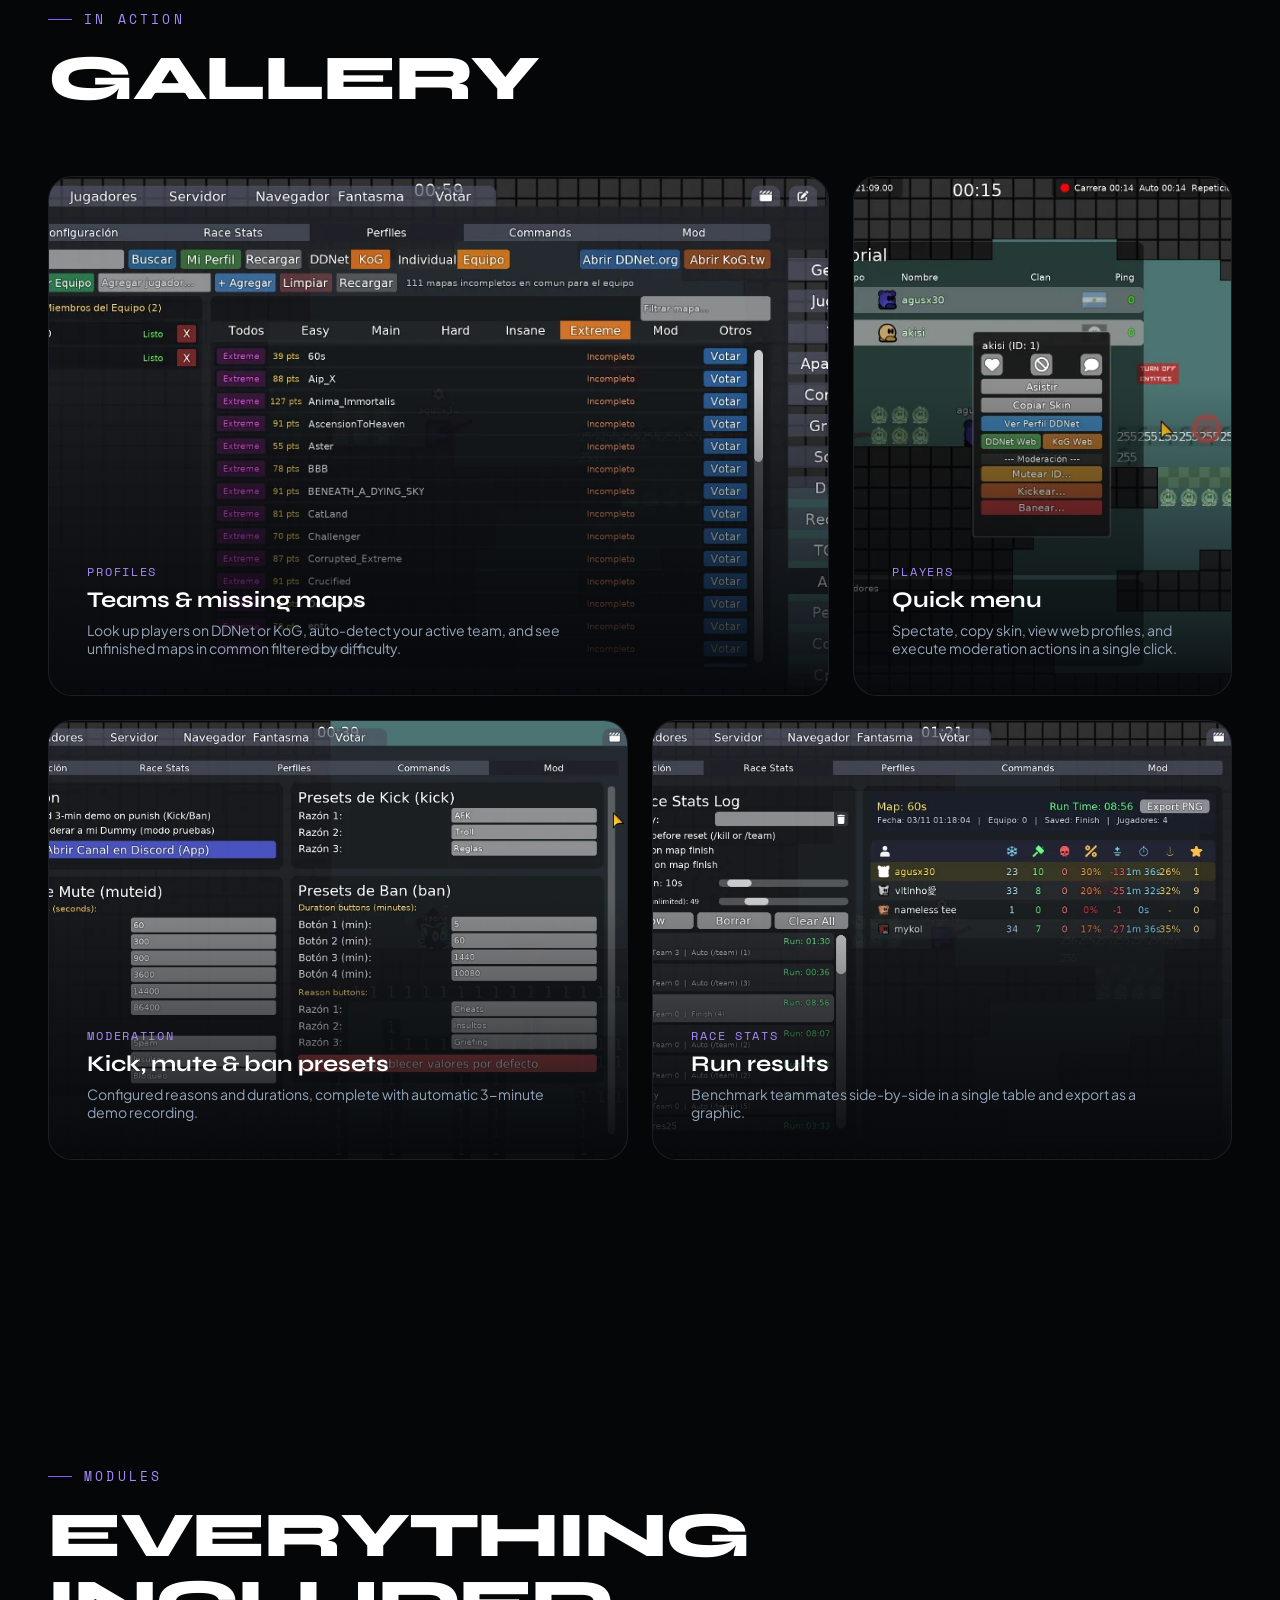
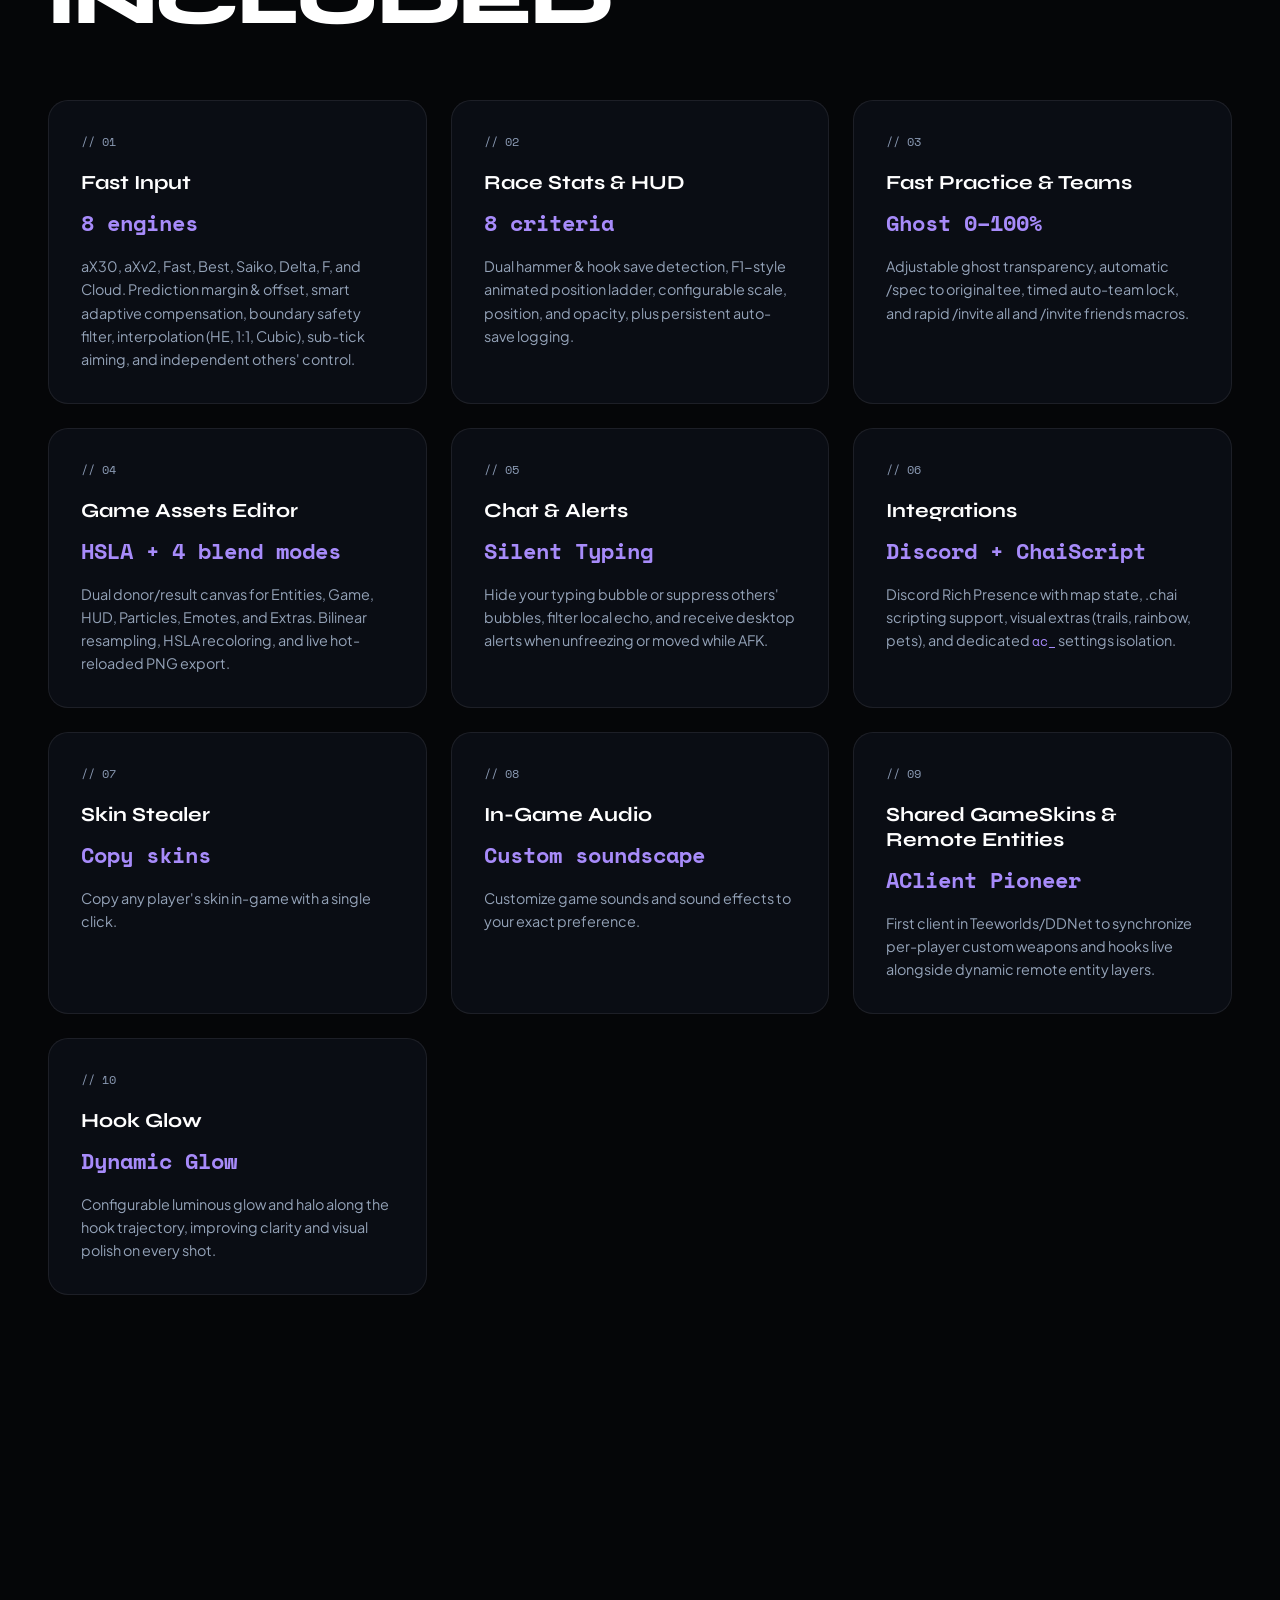
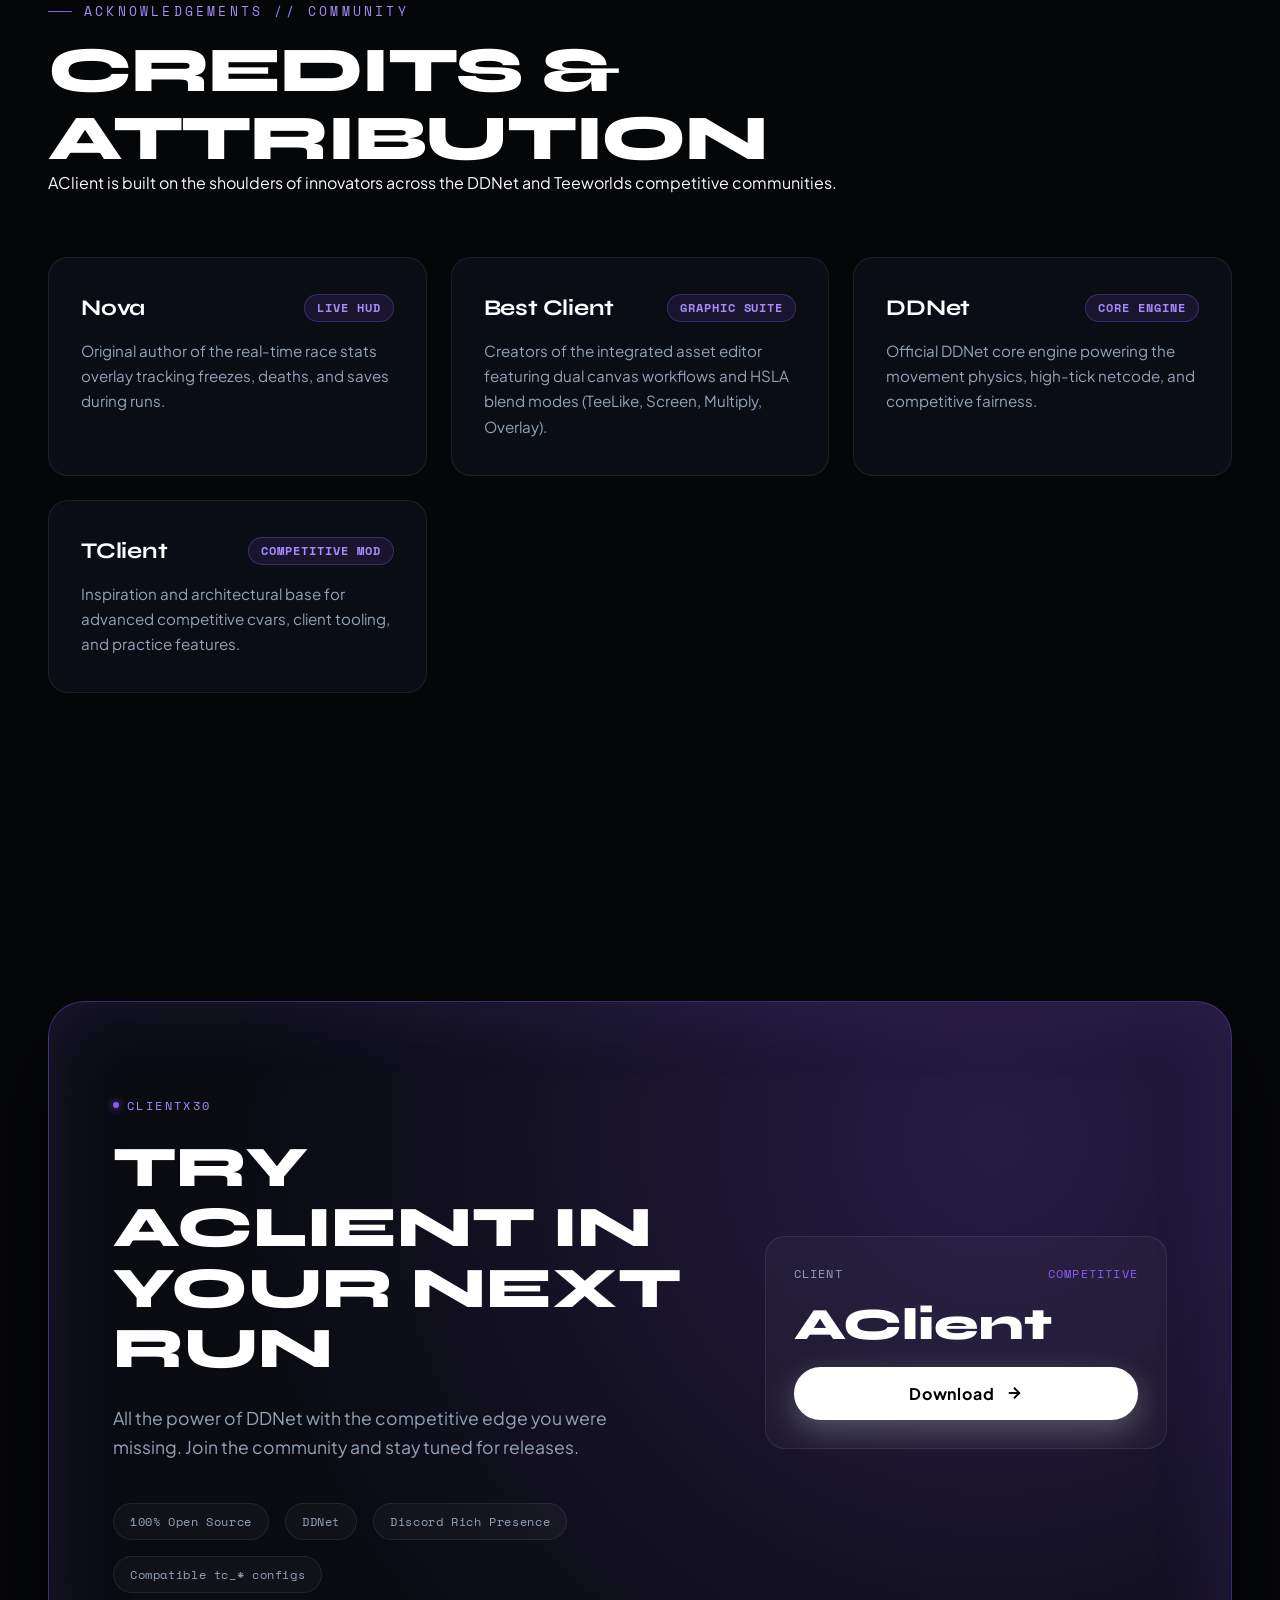
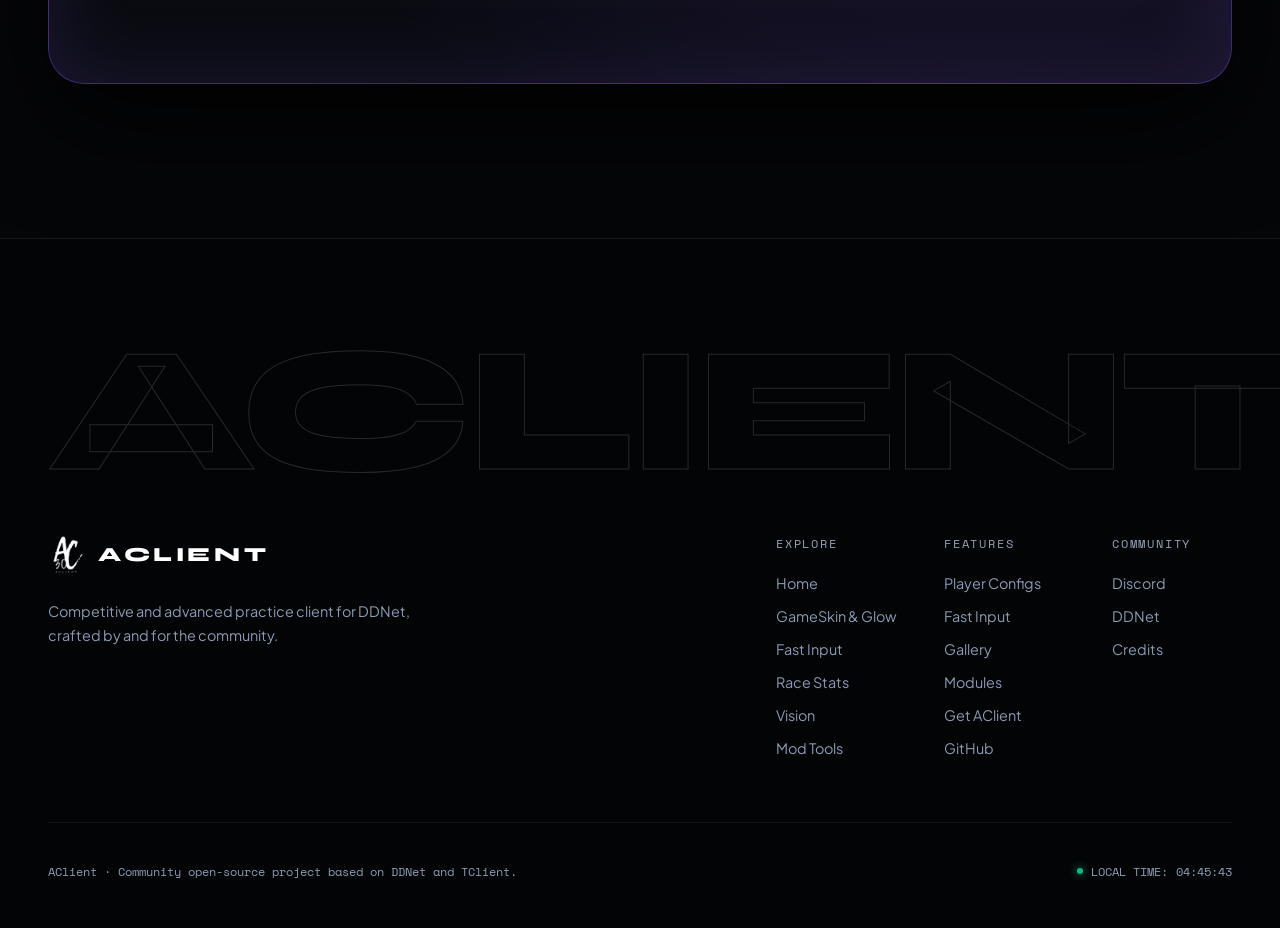
==== commit c1da56f6: "fix(mobile): adaptar barra de navegacion y grillas para pantallas moviles" ====
--- a/index.html
+++ b/index.html
@@ -132,7 +132,7 @@
   <link rel="preconnect" href="https://fonts.gstatic.com" crossorigin>
   <link rel="preload" as="style" href="https://fonts.googleapis.com/css2?family=Plus+Jakarta+Sans:wght@300;400;500;600;700&family=Space+Mono:wght@400;700&family=Syne:wght@700;800&display=swap" onload="this.onload=null;this.rel='stylesheet'">
   <noscript><link href="https://fonts.googleapis.com/css2?family=Plus+Jakarta+Sans:wght@300;400;500;600;700&family=Space+Mono:wght@400;700&family=Syne:wght@700;800&display=swap" rel="stylesheet"></noscript>
-  <link rel="stylesheet" href="css/style.css?v=8">
+  <link rel="stylesheet" href="css/style.css?v=9">
 </head>
 <body>
 
--- a/css/style.css
+++ b/css/style.css
@@ -1840,8 +1840,65 @@
 }
 
 @media (max-width: 768px) {
+  .site-header,
+  .site-header.scrolled {
+    padding: 0.75rem 0;
+  }
+  .nav-container {
+    padding: 0 14px;
+    gap: 8px;
+    min-width: 0;
+  }
+  .nav-container > nav,
   .nav-links {
     display: none; /* In mobile, clean layout */
+  }
+  .brand-logo {
+    margin-right: auto;
+    gap: 8px;
+    min-width: 0;
+  }
+  .logo-symbol {
+    width: 30px;
+    height: 30px;
+    flex-shrink: 0;
+  }
+  .logo-text {
+    font-size: 1.05rem;
+    letter-spacing: 0.12em;
+  }
+  .nav-actions {
+    margin-left: 0;
+    gap: 6px;
+    flex-shrink: 1;
+    min-width: 0;
+  }
+  .btn-github-nav {
+    display: none;
+  }
+  .btn-configs-nav {
+    padding: 7px 11px;
+    font-size: 0.76rem;
+    gap: 5px;
+  }
+  .btn-primary-glow {
+    padding: 7px 12px;
+    font-size: 0.76rem;
+  }
+  .lang-toggle-btn {
+    padding: 7px 10px;
+    font-size: 0.75rem;
+    gap: 5px;
+  }
+  .bento-card-large, .bento-card-tall, .bento-card-medium {
+    height: auto;
+    min-height: 280px;
+  }
+  .credits-grid {
+    grid-template-columns: repeat(auto-fit, minmax(min(100%, 260px), 1fr));
+  }
+  .credit-card {
+    padding: 1.5rem 1.25rem;
   }
   .hero-hud-bar {
     grid-template-columns: 1fr;
@@ -1860,6 +1917,55 @@
   .btn-hero-opensource, .btn-hero-kofi, .btn-hero-discord {
     backdrop-filter: none;
     -webkit-backdrop-filter: none;
+  }
+}
+
+@media (max-width: 480px) {
+  .nav-container {
+    padding: 0 12px;
+    gap: 6px;
+  }
+  .logo-badge {
+    display: none;
+  }
+  .logo-text {
+    font-size: 0.9rem;
+    letter-spacing: 0.1em;
+  }
+  .nav-actions {
+    gap: 5px;
+  }
+  .btn-configs-nav {
+    padding: 6px 9px;
+    font-size: 0.72rem;
+    gap: 4px;
+  }
+  .btn-configs-nav svg {
+    width: 13px;
+    height: 13px;
+  }
+  .btn-primary-glow {
+    padding: 6px 9px;
+    font-size: 0.72rem;
+  }
+  .btn-primary-glow .btn-pill-icon {
+    display: none;
+  }
+  .lang-toggle-btn {
+    padding: 6px 8px;
+    font-size: 0.72rem;
+    gap: 4px;
+  }
+  .lang-globe-icon {
+    width: 13px;
+    height: 13px;
+  }
+  .btn-hero-opensource, .btn-hero-kofi, .btn-hero-discord {
+    padding: 13px 20px;
+    font-size: 0.92rem;
+    width: 100%;
+    max-width: 340px;
+    justify-content: center;
   }
 }
 
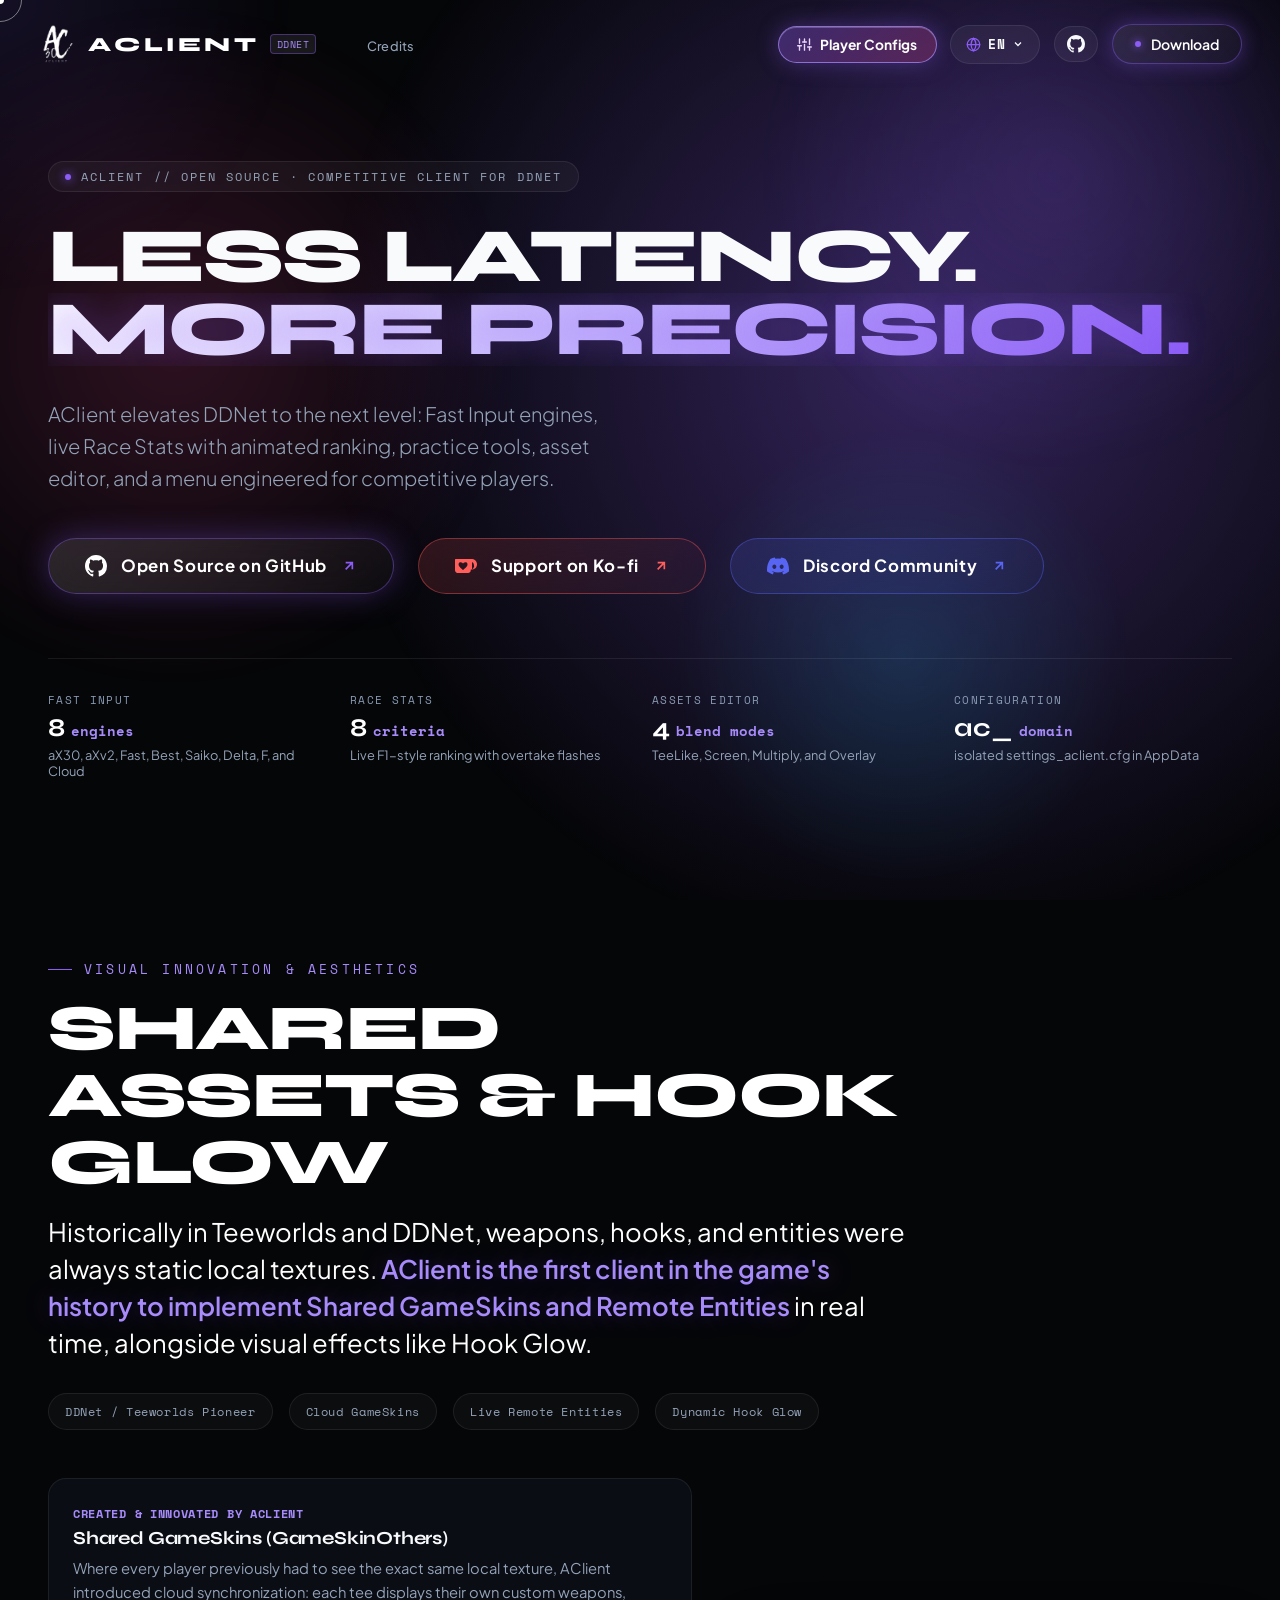
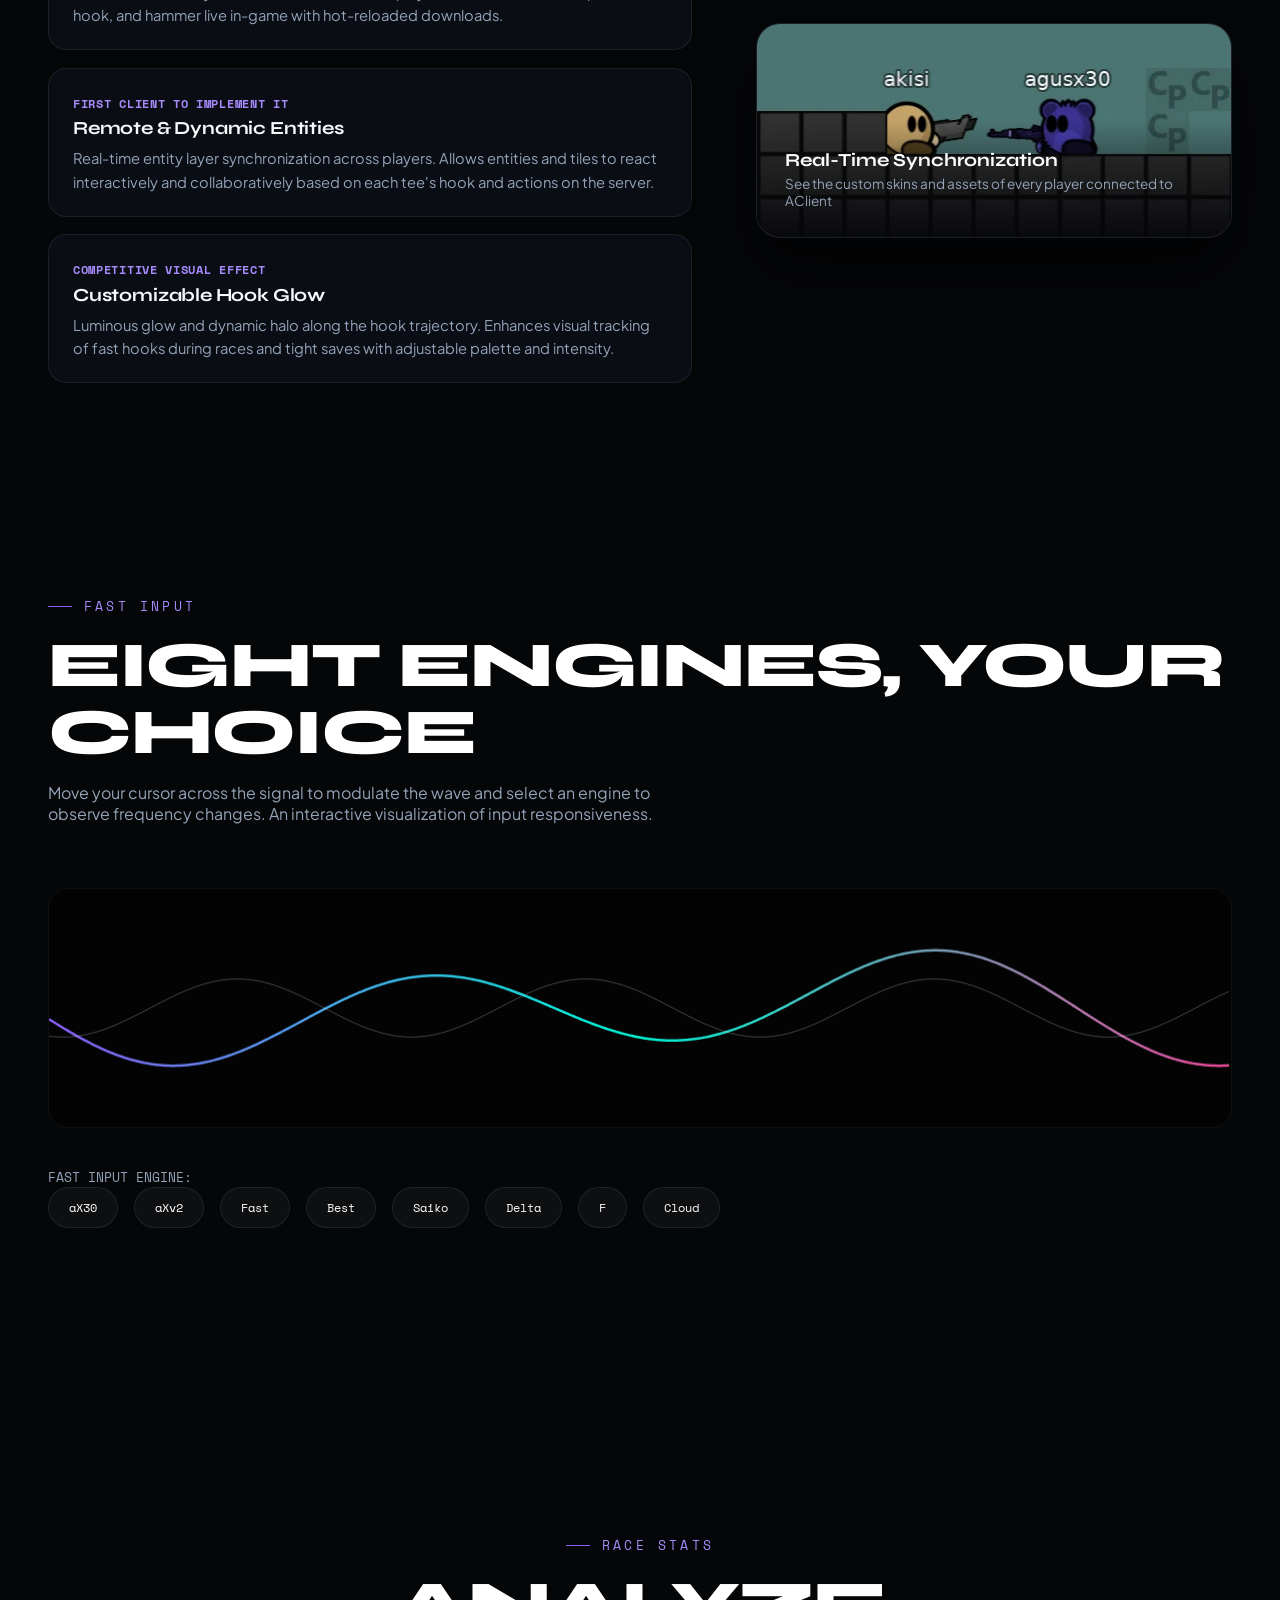
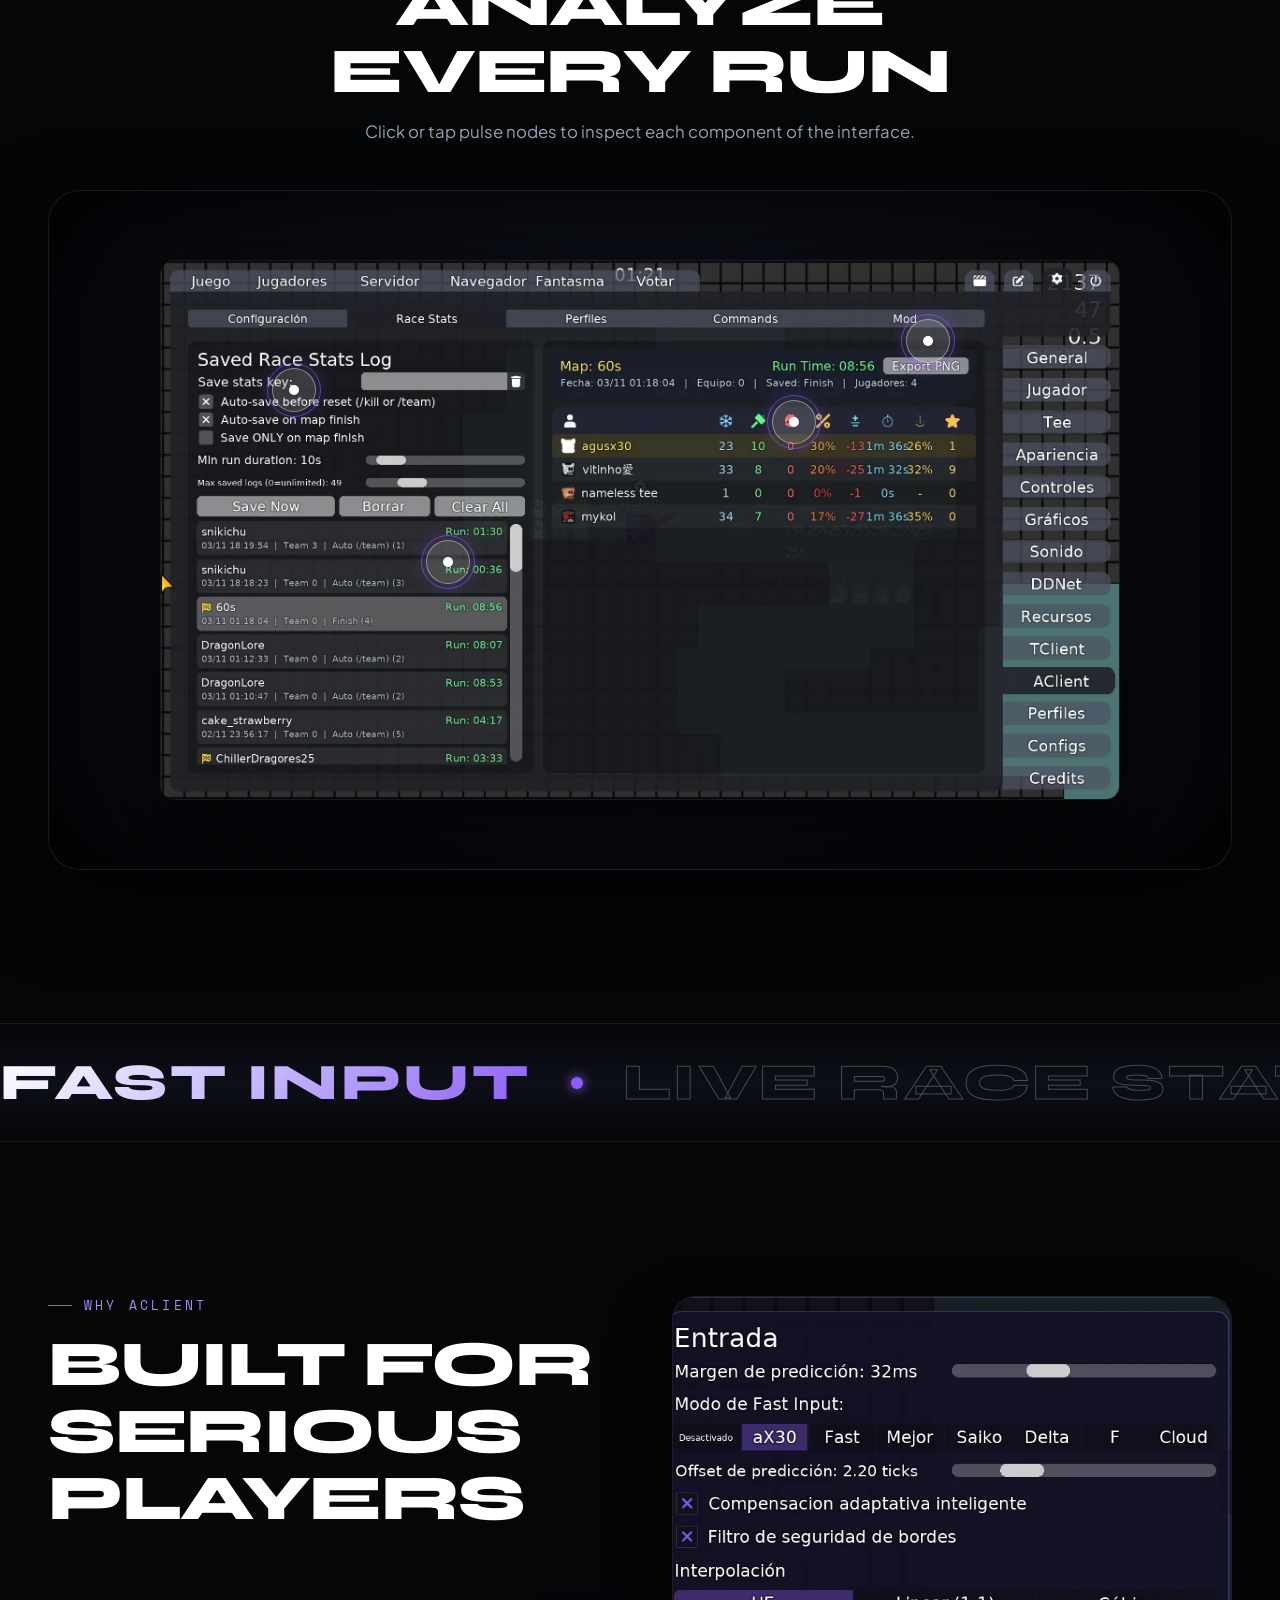
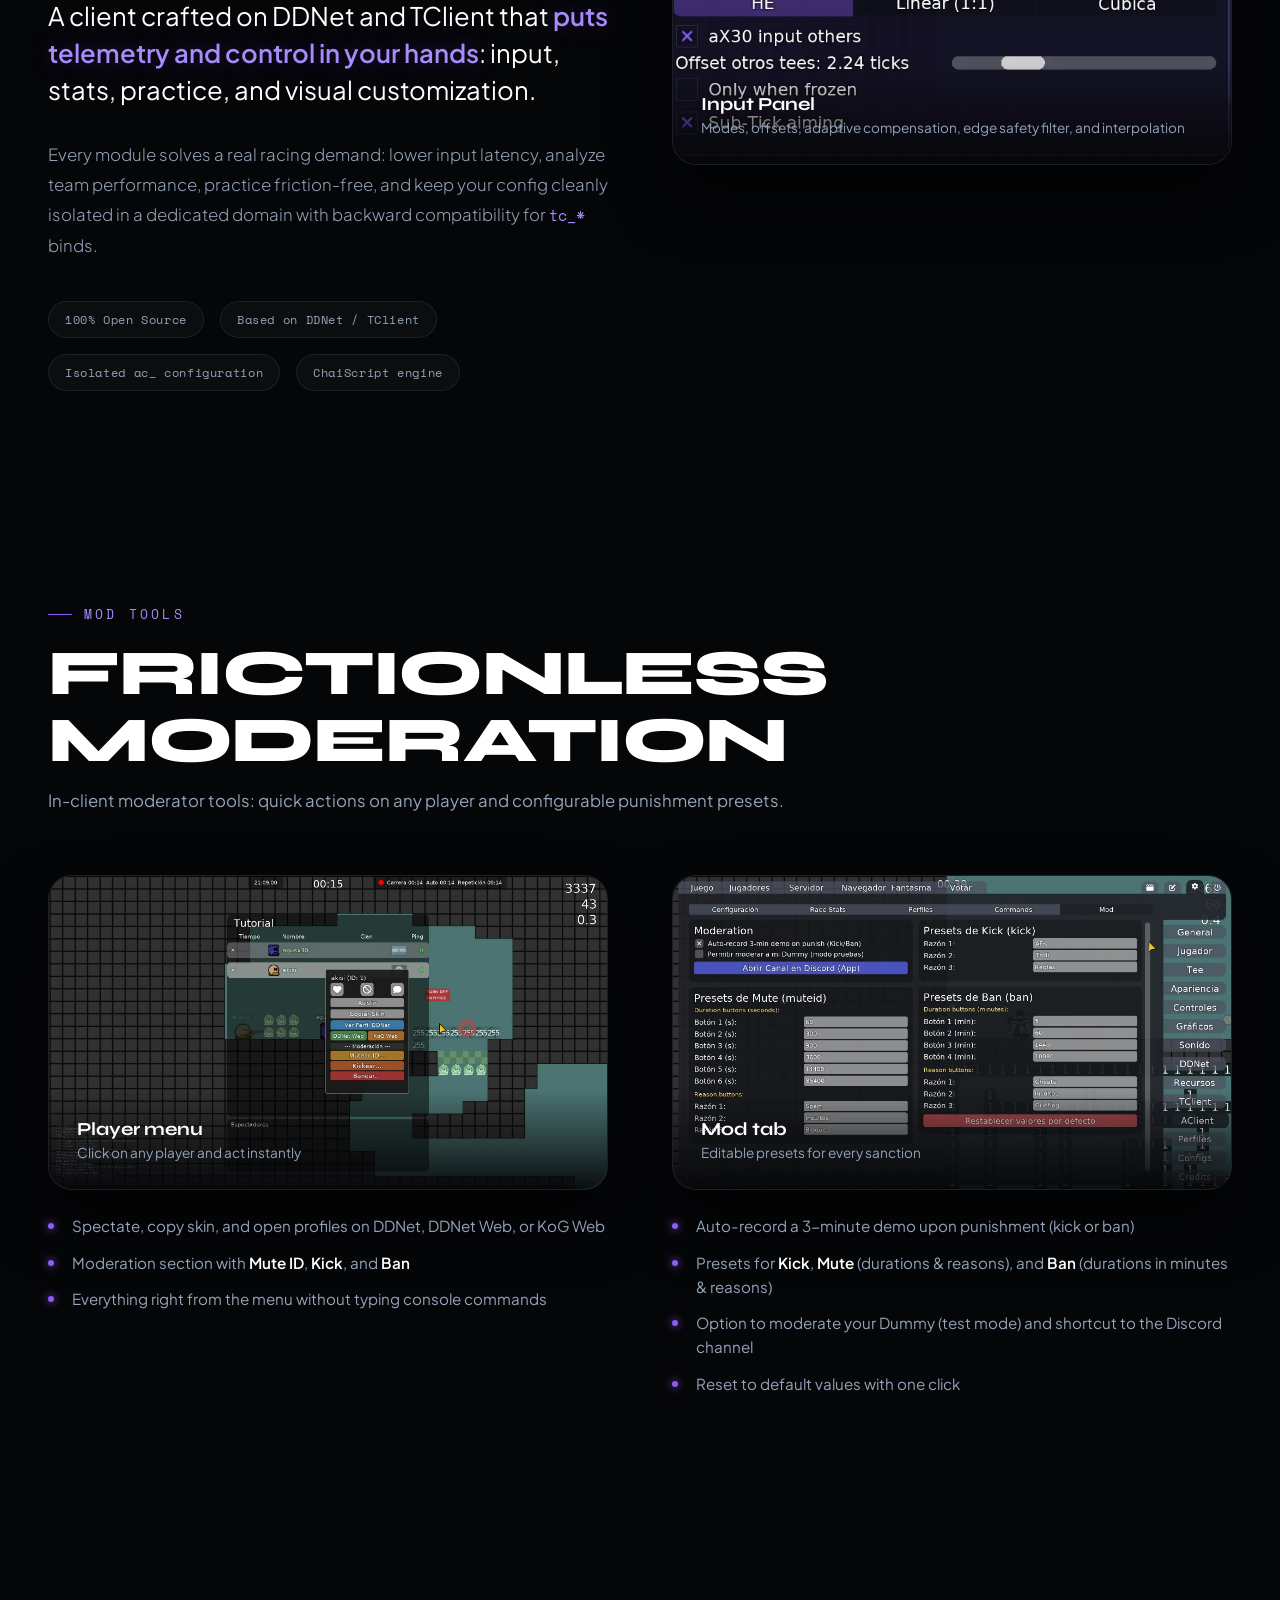
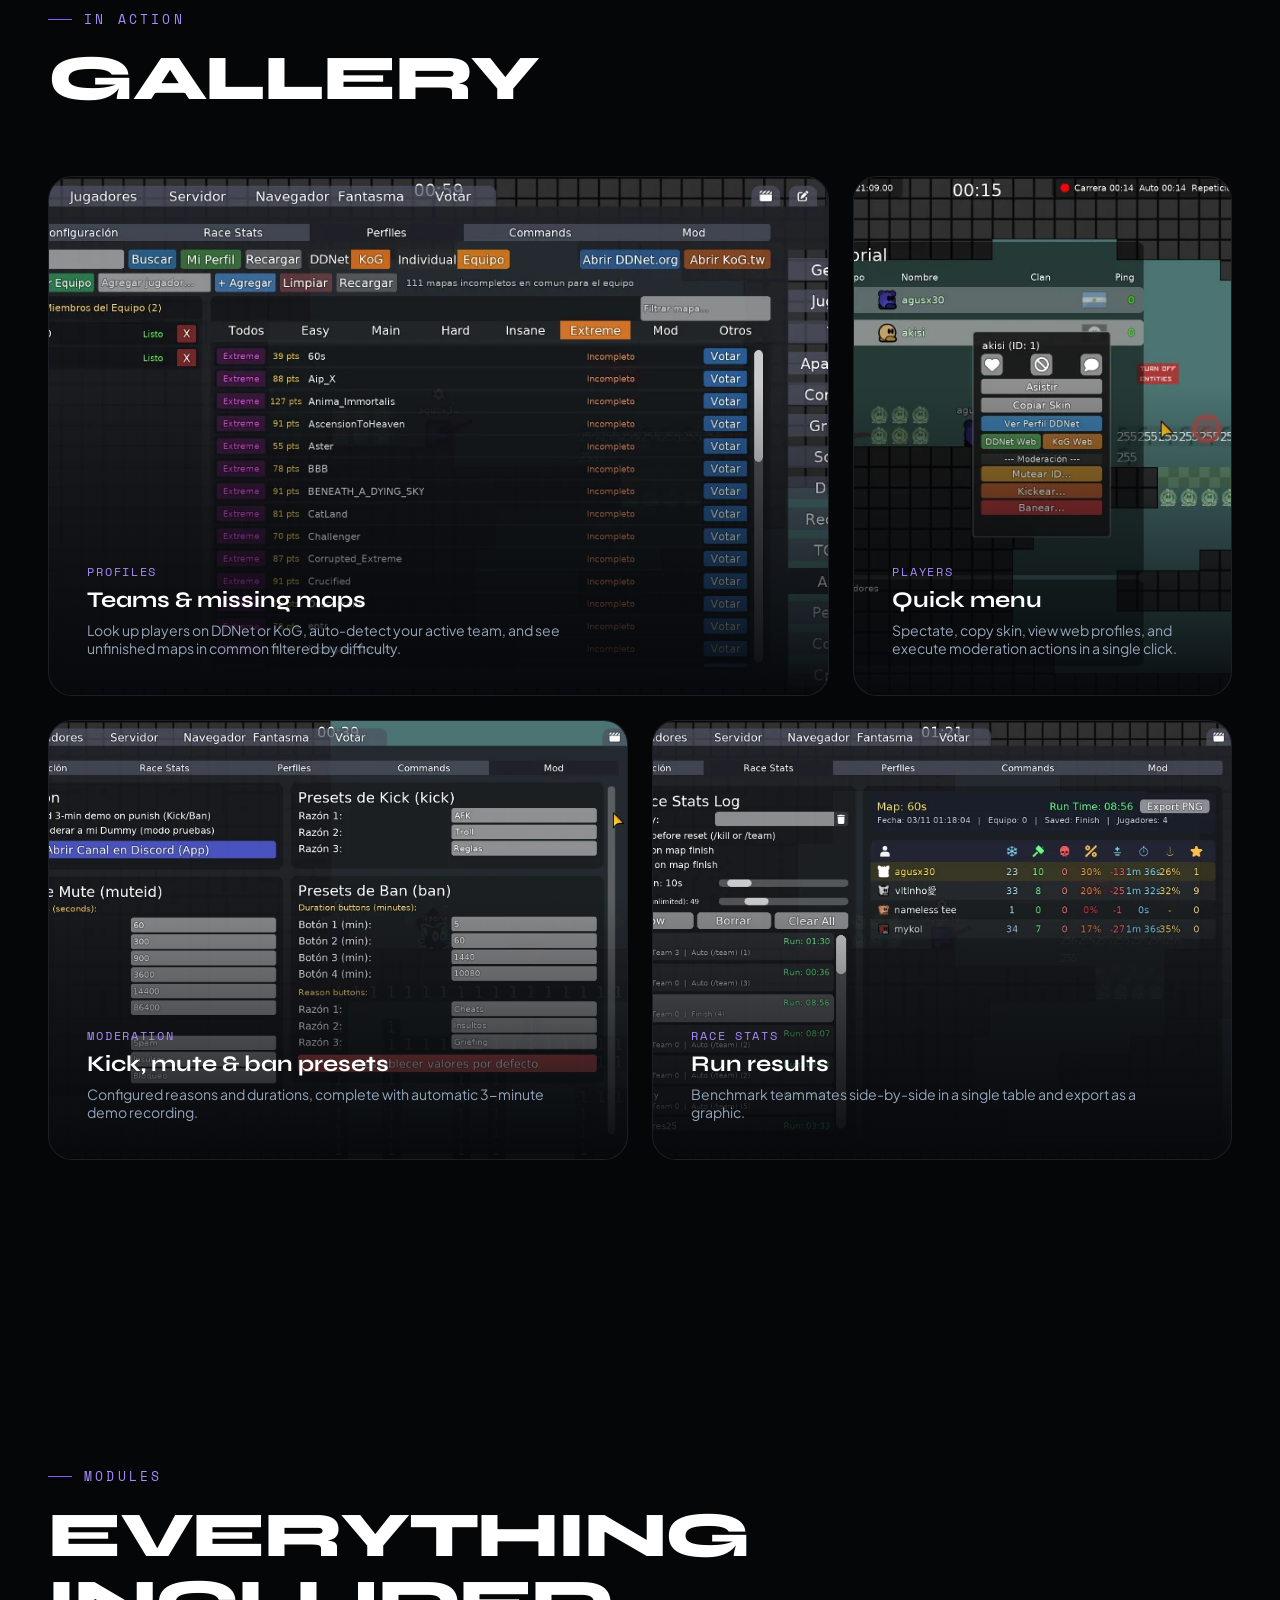
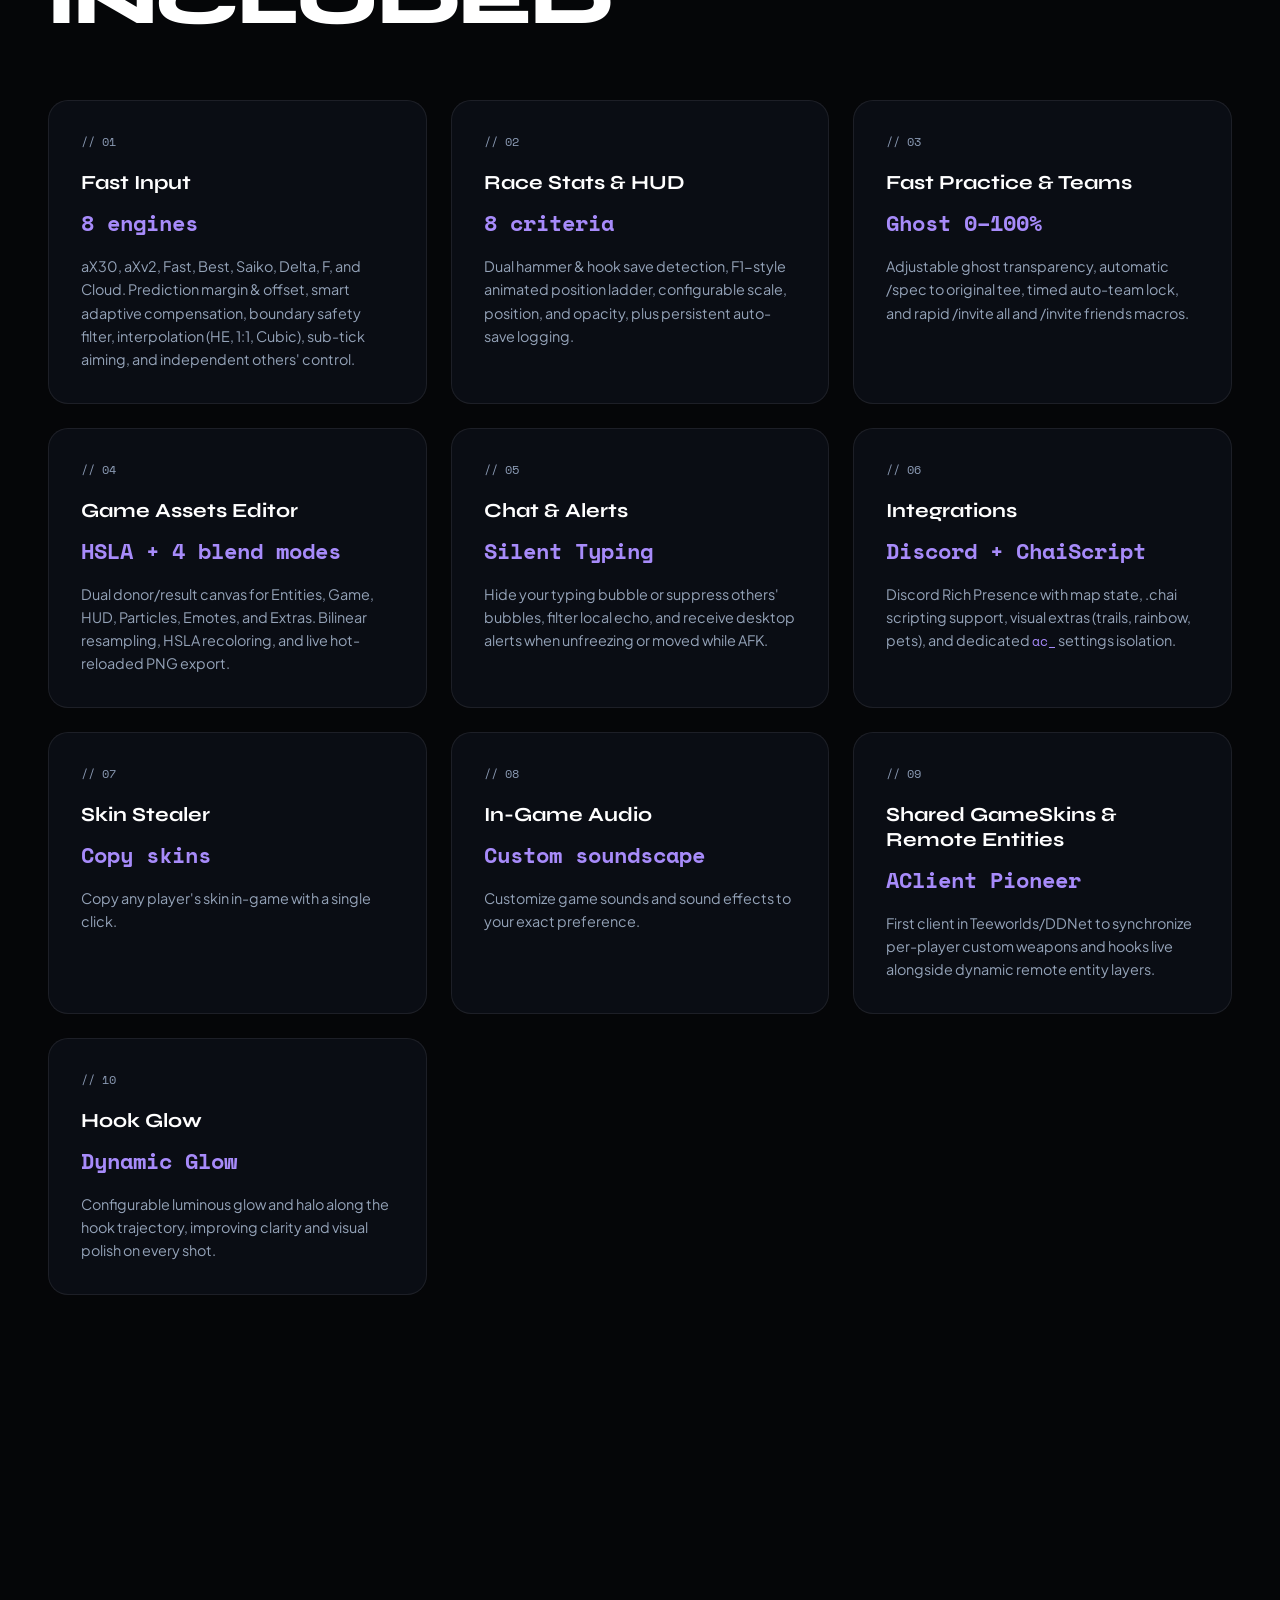
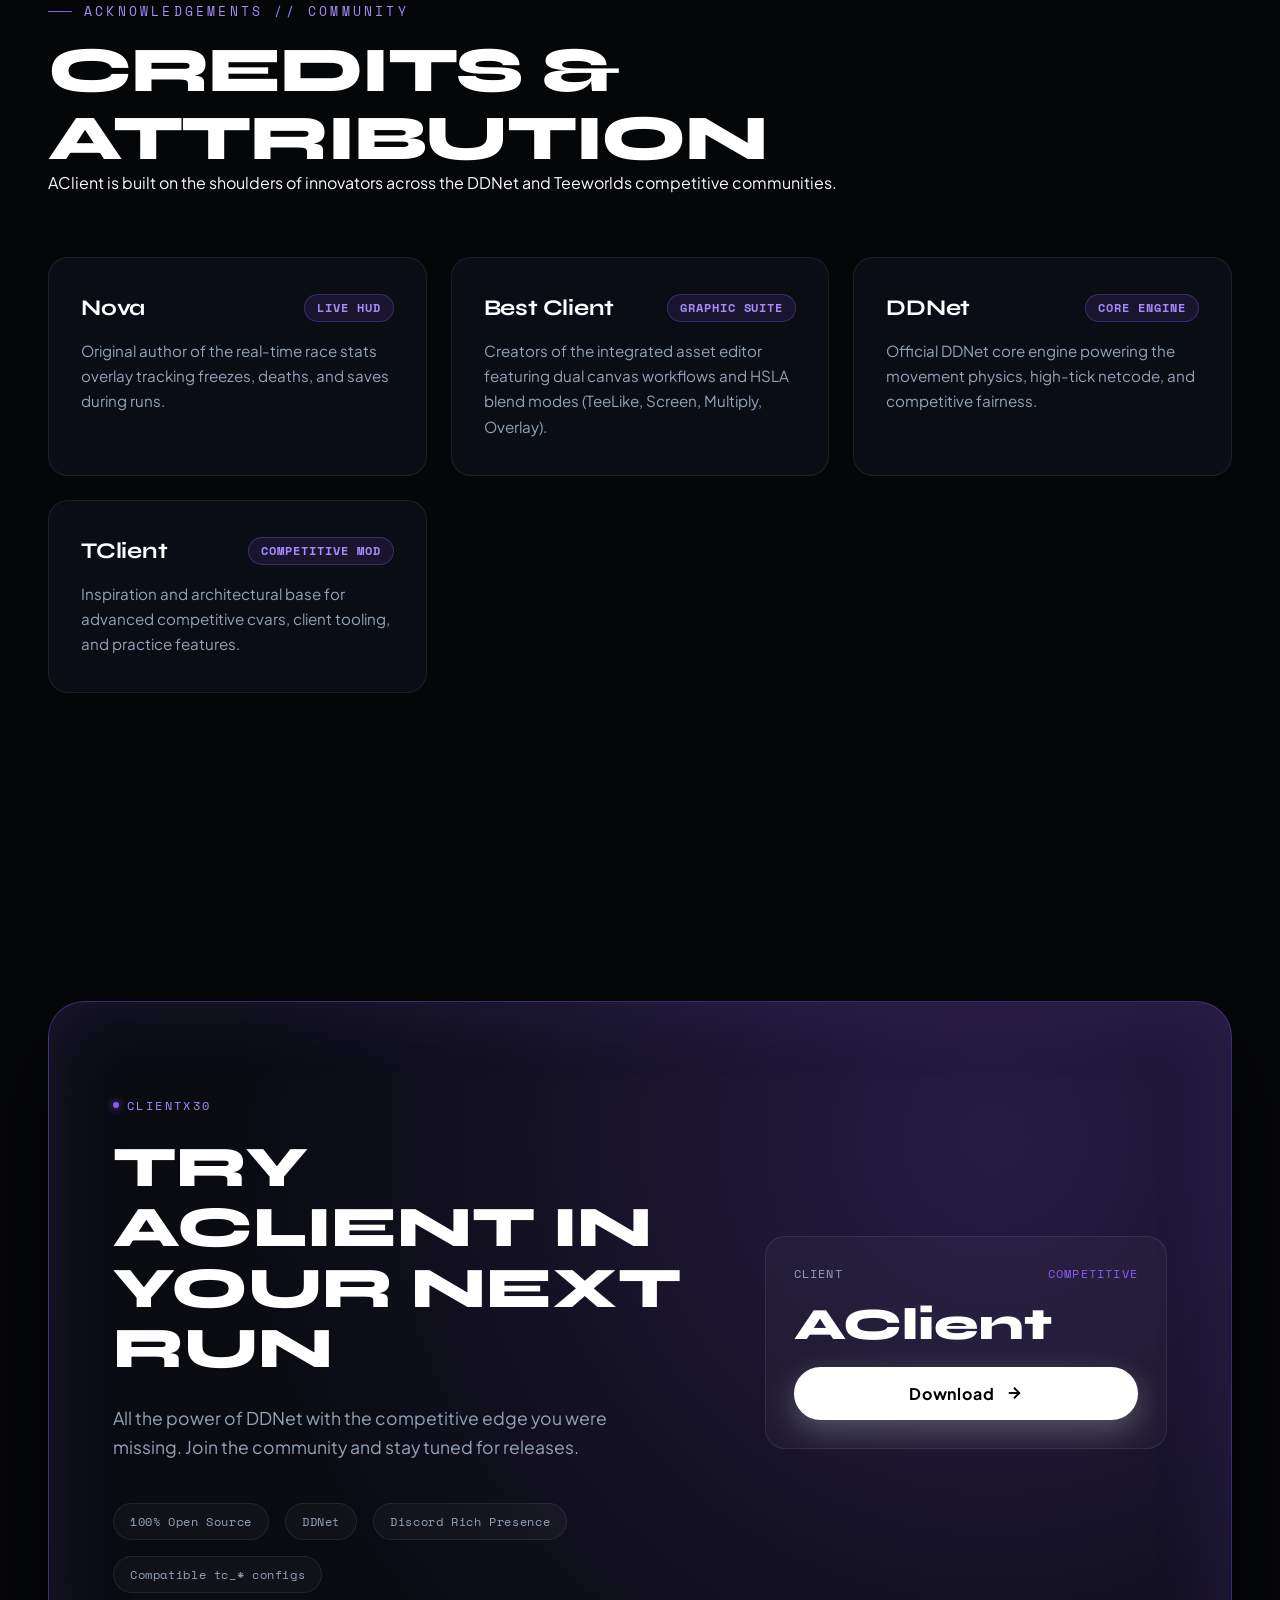
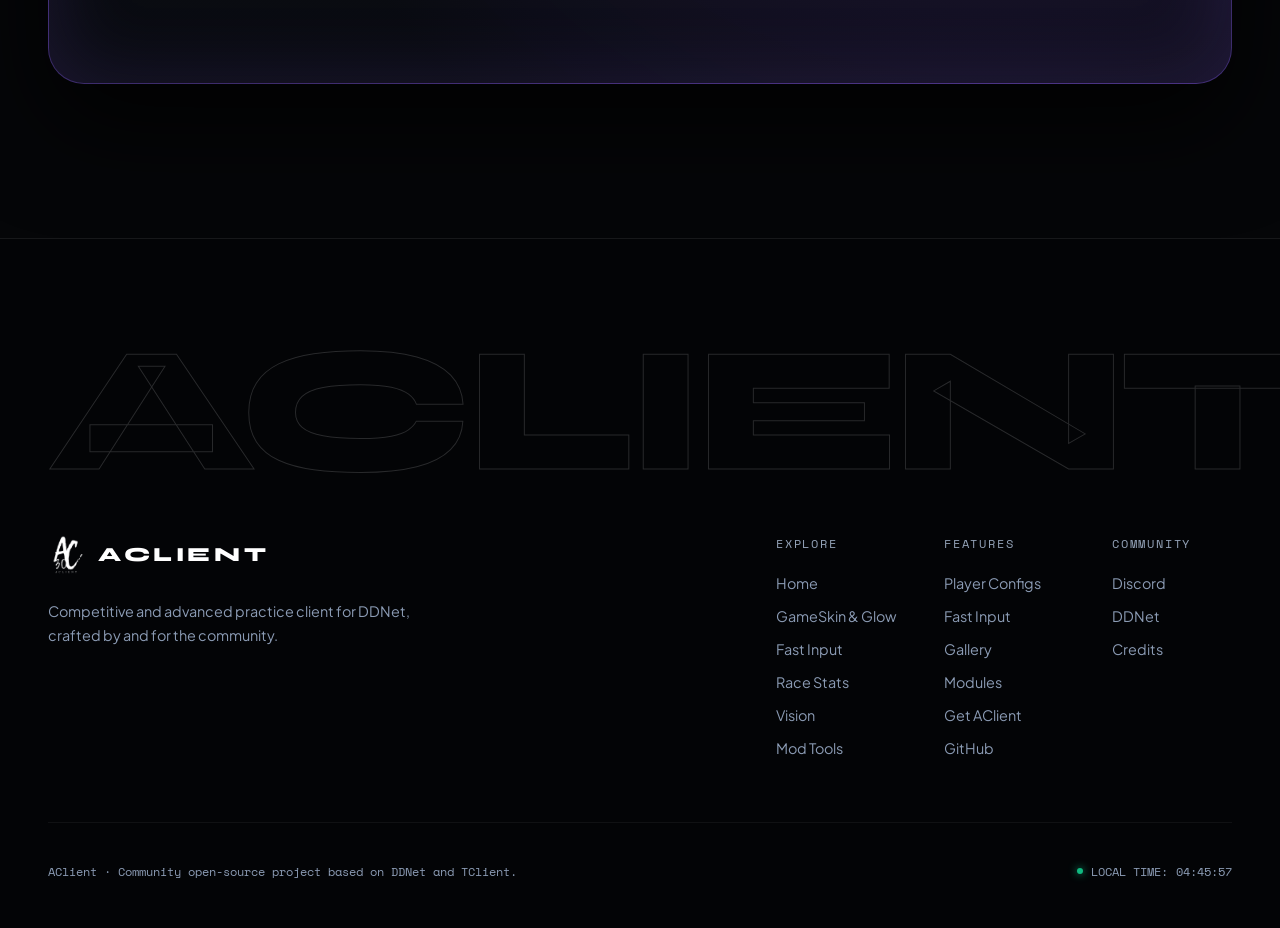
==== commit 8e8b932d: "fix(mobile): mover media queries al final de style.css y ajustar hero title" ====
--- a/index.html
+++ b/index.html
@@ -132,7 +132,7 @@
   <link rel="preconnect" href="https://fonts.gstatic.com" crossorigin>
   <link rel="preload" as="style" href="https://fonts.googleapis.com/css2?family=Plus+Jakarta+Sans:wght@300;400;500;600;700&family=Space+Mono:wght@400;700&family=Syne:wght@700;800&display=swap" onload="this.onload=null;this.rel='stylesheet'">
   <noscript><link href="https://fonts.googleapis.com/css2?family=Plus+Jakarta+Sans:wght@300;400;500;600;700&family=Space+Mono:wght@400;700&family=Syne:wght@700;800&display=swap" rel="stylesheet"></noscript>
-  <link rel="stylesheet" href="css/style.css?v=9">
+  <link rel="stylesheet" href="css/style.css?v=10">
 </head>
 <body>
 
--- a/css/style.css
+++ b/css/style.css
@@ -2421,3 +2421,127 @@
   transform: translate(3px, -3px);
   color: #ffffff;
 }
+
+/* ===== FINAL MOBILE OVERRIDES (HIGHEST CASCADE PRIORITY) ===== */
+@media (max-width: 768px) {
+  .site-header,
+  .site-header.scrolled {
+    padding: 0.75rem 0;
+  }
+  .nav-container {
+    padding: 0 14px;
+    gap: 8px;
+    min-width: 0;
+  }
+  .nav-container > nav,
+  .nav-links {
+    display: none;
+  }
+  .brand-logo {
+    margin-right: auto;
+    gap: 8px;
+    flex-shrink: 0;
+  }
+  .logo-symbol {
+    width: 30px;
+    height: 30px;
+  }
+  .logo-text {
+    font-size: 1rem;
+    letter-spacing: 0.12em;
+  }
+  .nav-actions {
+    margin-left: 0;
+    gap: 6px;
+    flex-shrink: 0;
+  }
+  .btn-github-nav {
+    display: none;
+  }
+  .btn-configs-nav,
+  .btn-primary-glow {
+    padding: 7px 11px;
+    font-size: 0.76rem;
+    flex-shrink: 0;
+  }
+  .lang-toggle-btn {
+    padding: 7px 10px;
+    font-size: 0.75rem;
+    gap: 5px;
+    flex-shrink: 0;
+  }
+  .hero-section {
+    padding-top: 86px;
+    padding-bottom: 48px;
+  }
+  .hero-container {
+    padding: 0 16px;
+  }
+}
+
+@media (max-width: 480px) {
+  .nav-container {
+    padding: 0 10px;
+    gap: 6px;
+  }
+  .brand-logo {
+    gap: 6px;
+  }
+  .logo-symbol {
+    width: 28px;
+    height: 28px;
+  }
+  .logo-badge {
+    display: none;
+  }
+  .logo-text {
+    font-size: 0.85rem;
+    letter-spacing: 0.08em;
+  }
+  .nav-actions {
+    gap: 4px;
+  }
+  .btn-configs-nav {
+    padding: 6px 8px;
+    font-size: 0.68rem;
+    gap: 4px;
+  }
+  .btn-configs-nav svg {
+    display: none;
+  }
+  .btn-primary-glow {
+    padding: 6px 9px;
+    font-size: 0.68rem;
+  }
+  .btn-primary-glow .btn-pill-icon {
+    display: none;
+  }
+  .lang-toggle-btn {
+    padding: 6px 7px;
+    font-size: 0.68rem;
+    gap: 3px;
+  }
+  .lang-globe-icon {
+    display: none;
+  }
+  .hero-title {
+    font-size: clamp(1.85rem, 8.2vw, 2.35rem);
+    line-height: 1.02;
+  }
+  .hero-eyebrow {
+    font-size: 0.68rem;
+    padding: 6px 12px;
+  }
+  .hero-description {
+    font-size: 0.95rem;
+  }
+  .btn-hero-opensource,
+  .btn-hero-kofi,
+  .btn-hero-discord {
+    padding: 13px 18px;
+    font-size: 0.92rem;
+    width: 100%;
+    max-width: 340px;
+    justify-content: center;
+  }
+}
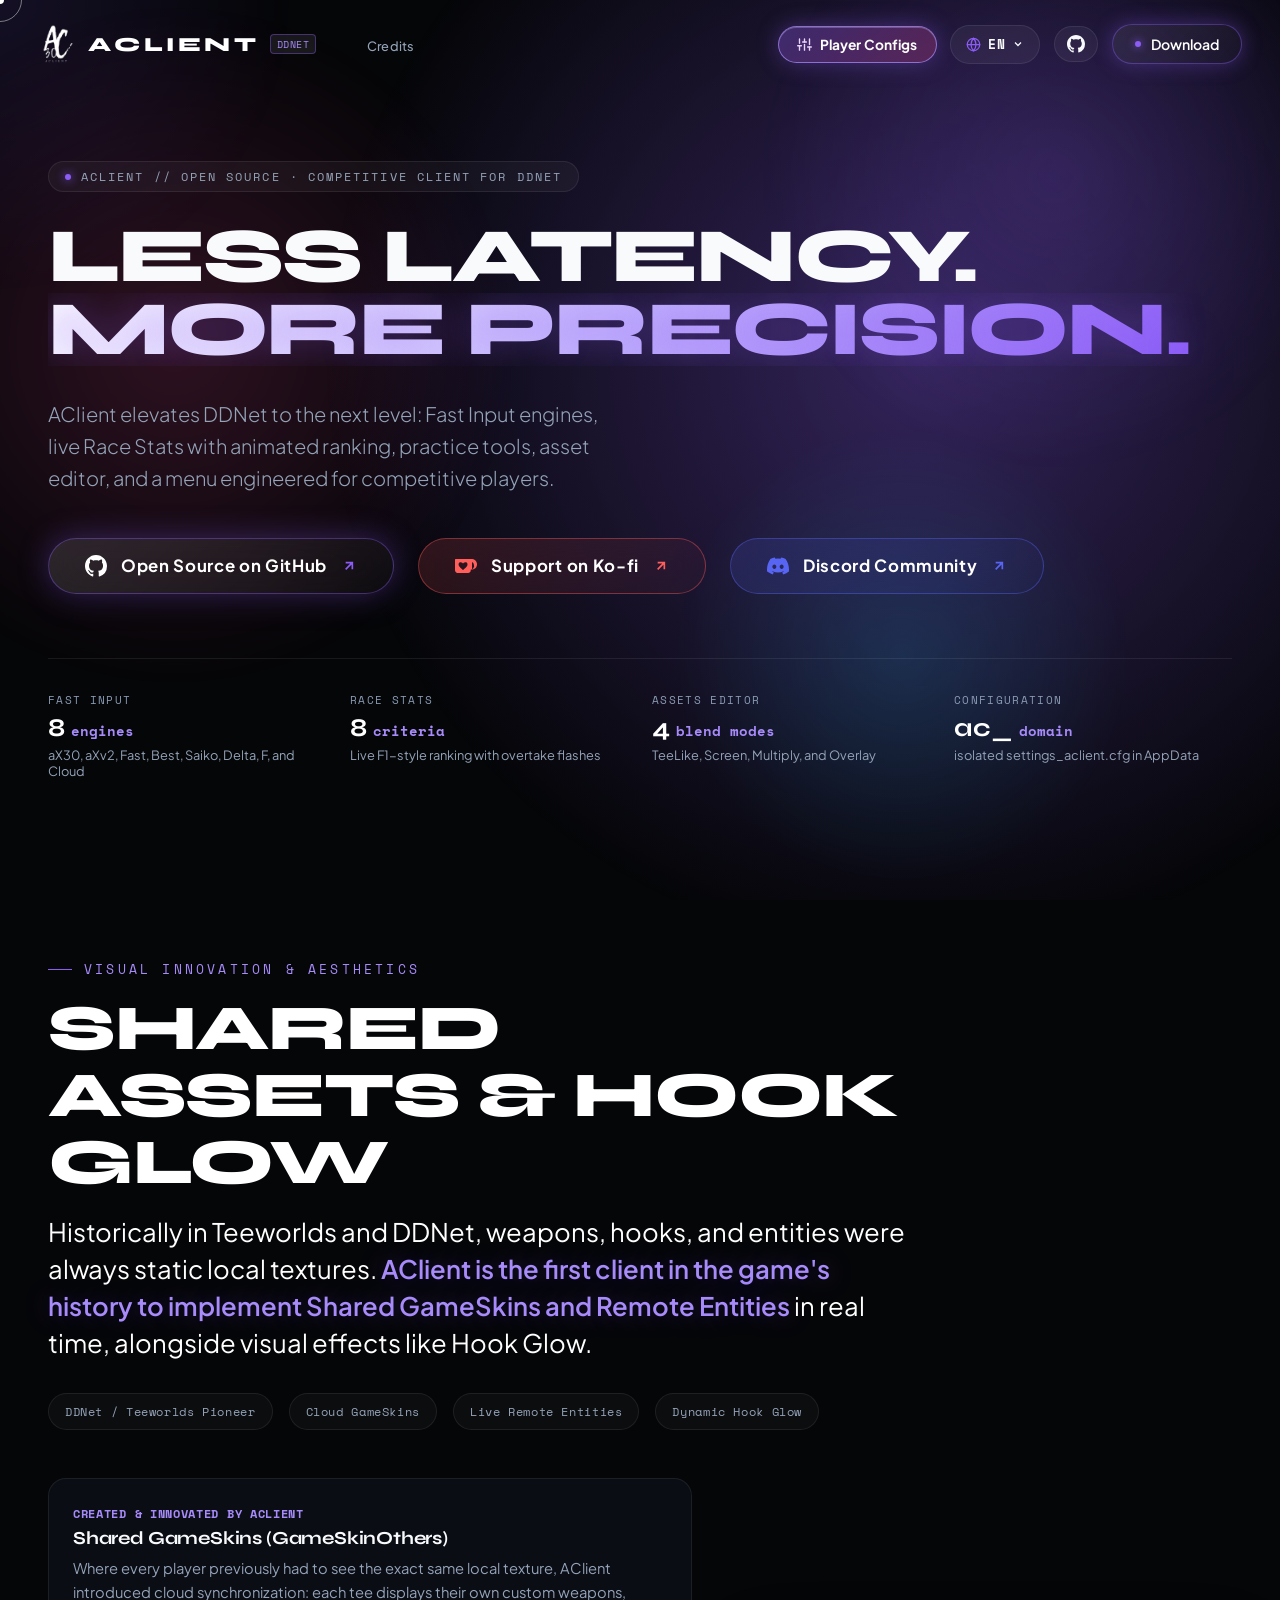
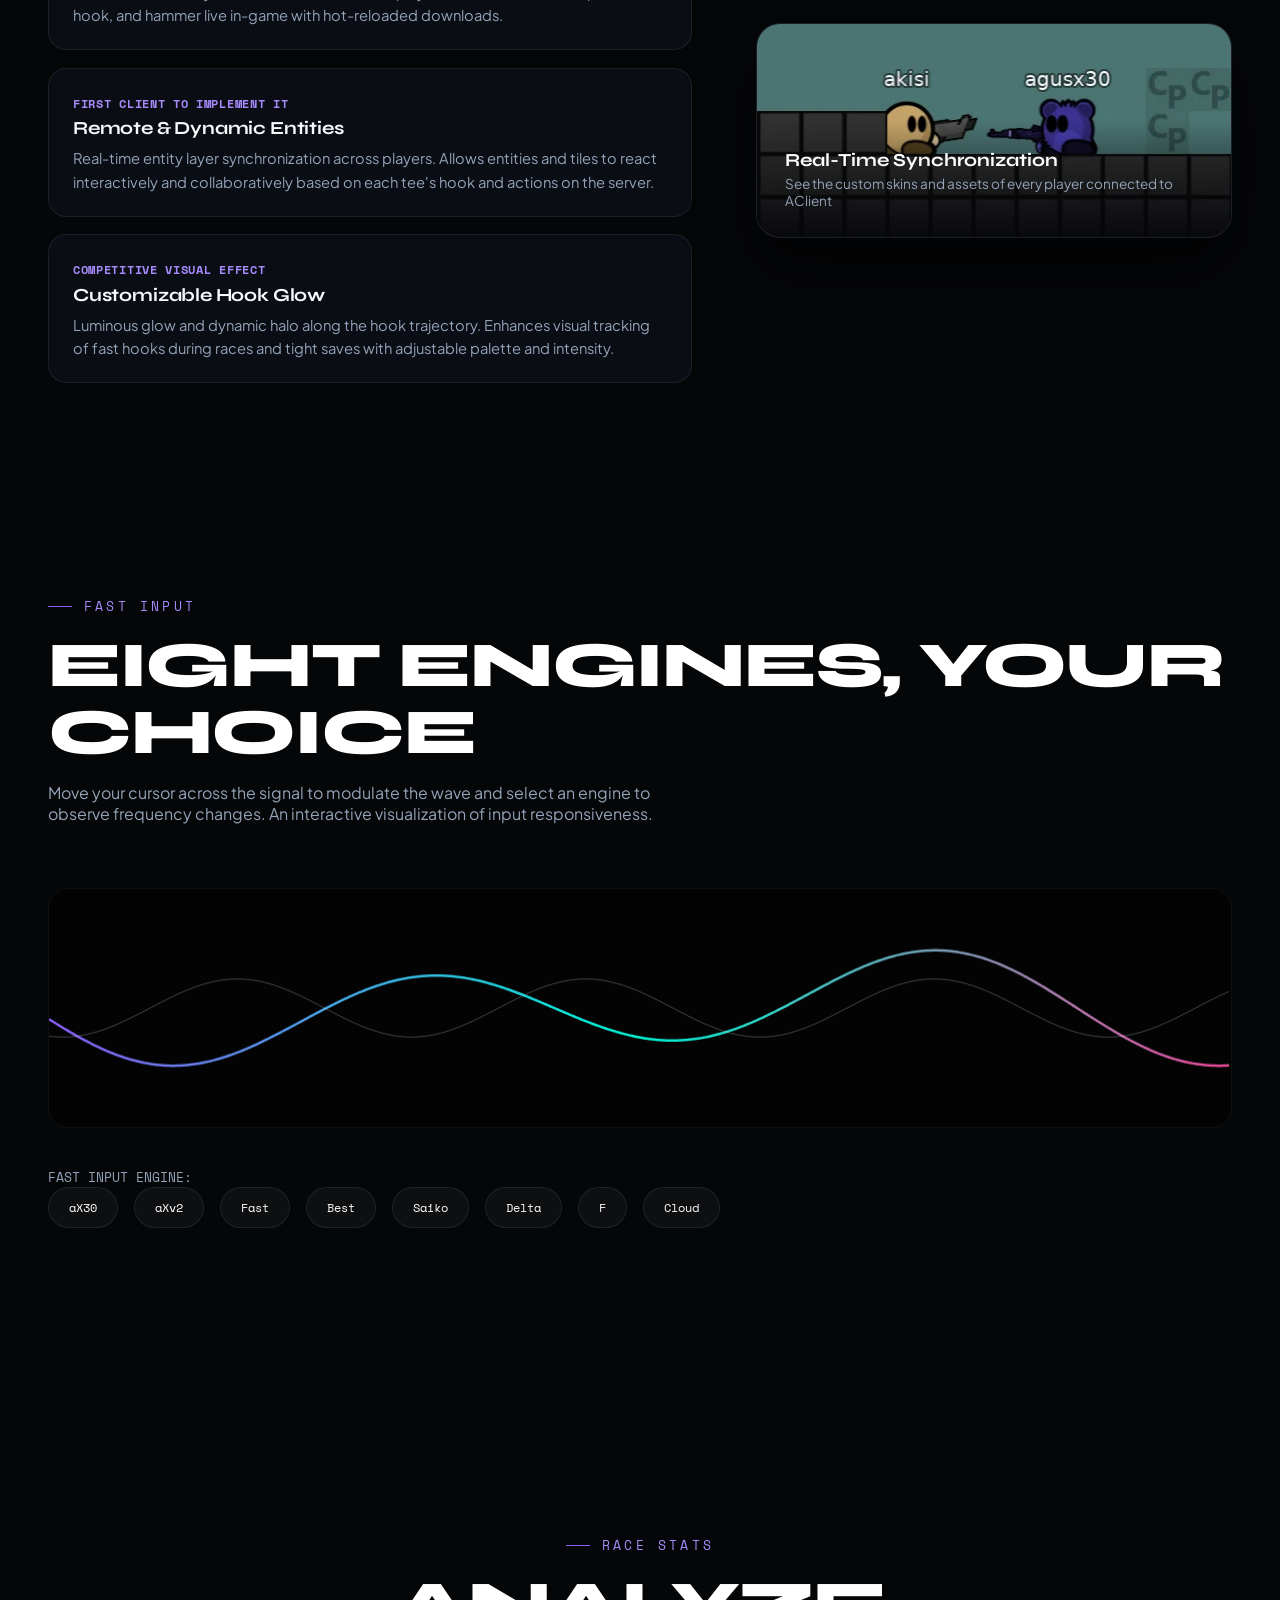
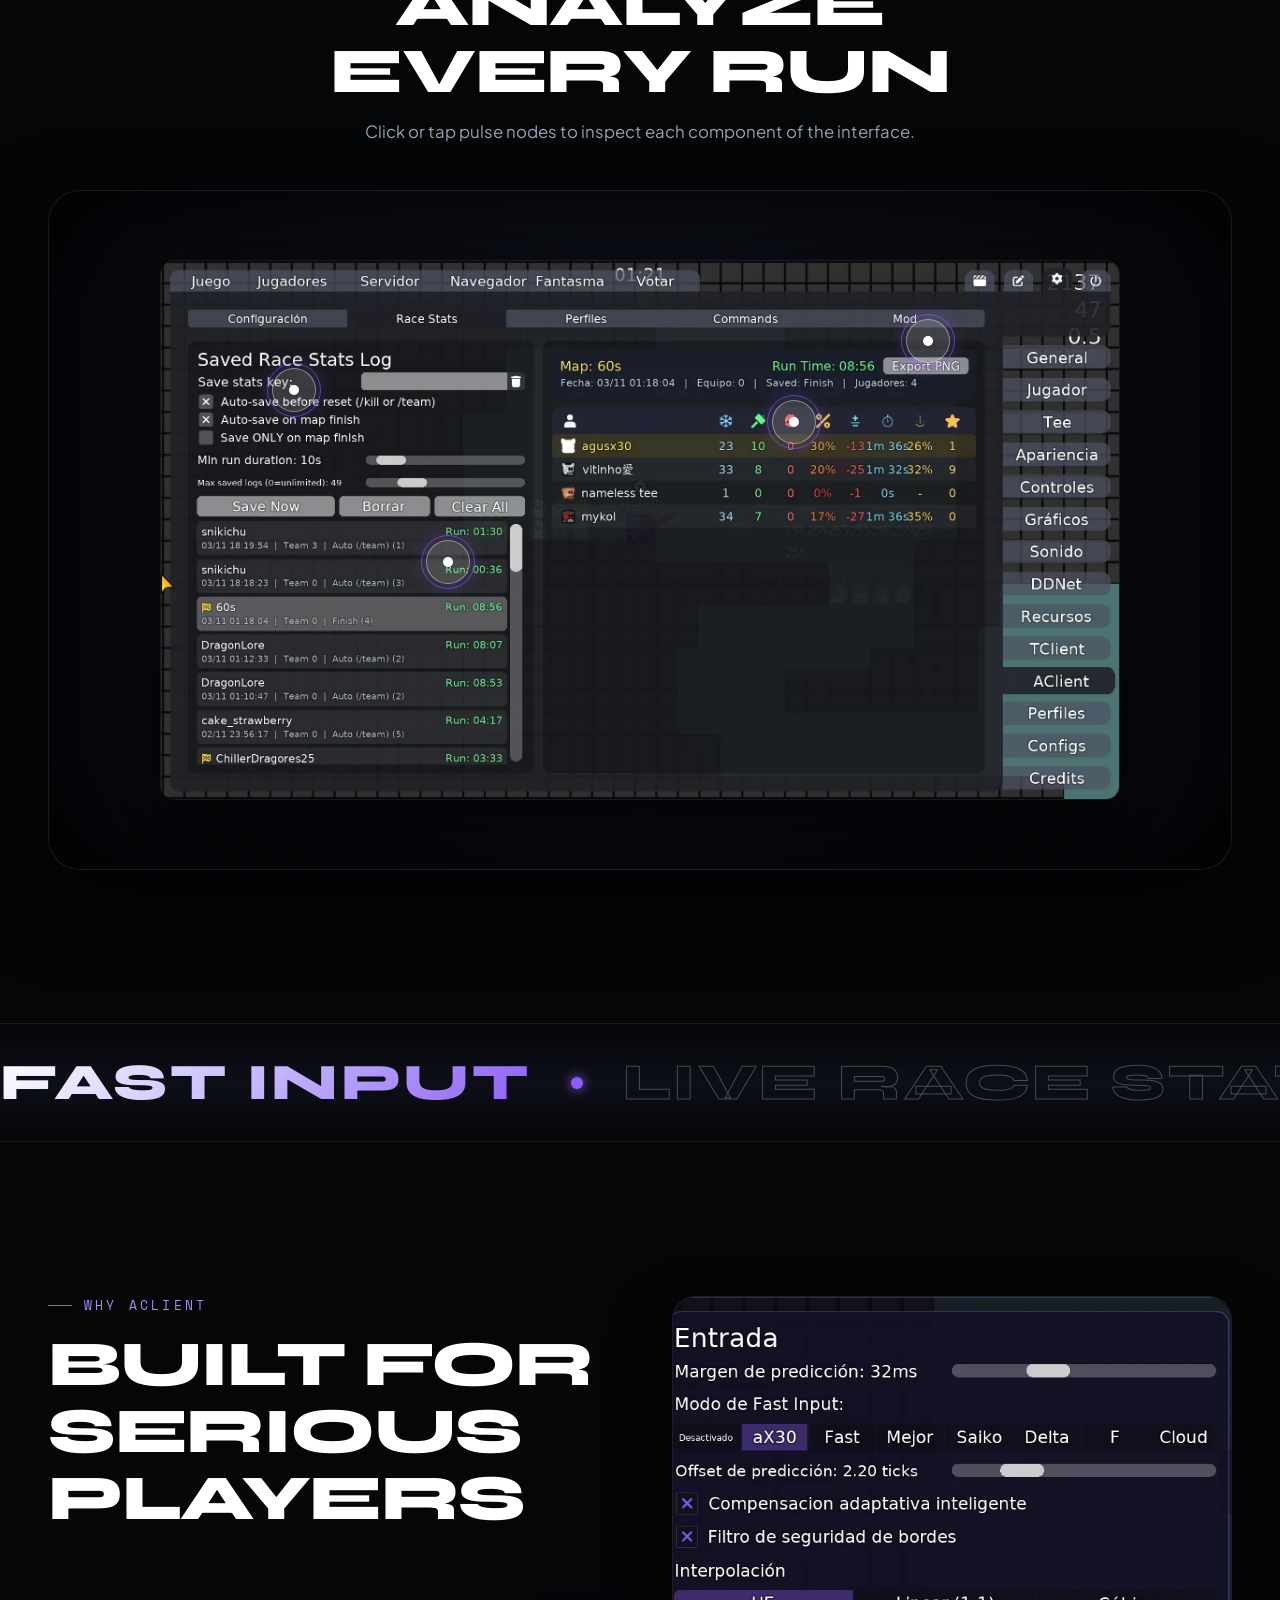
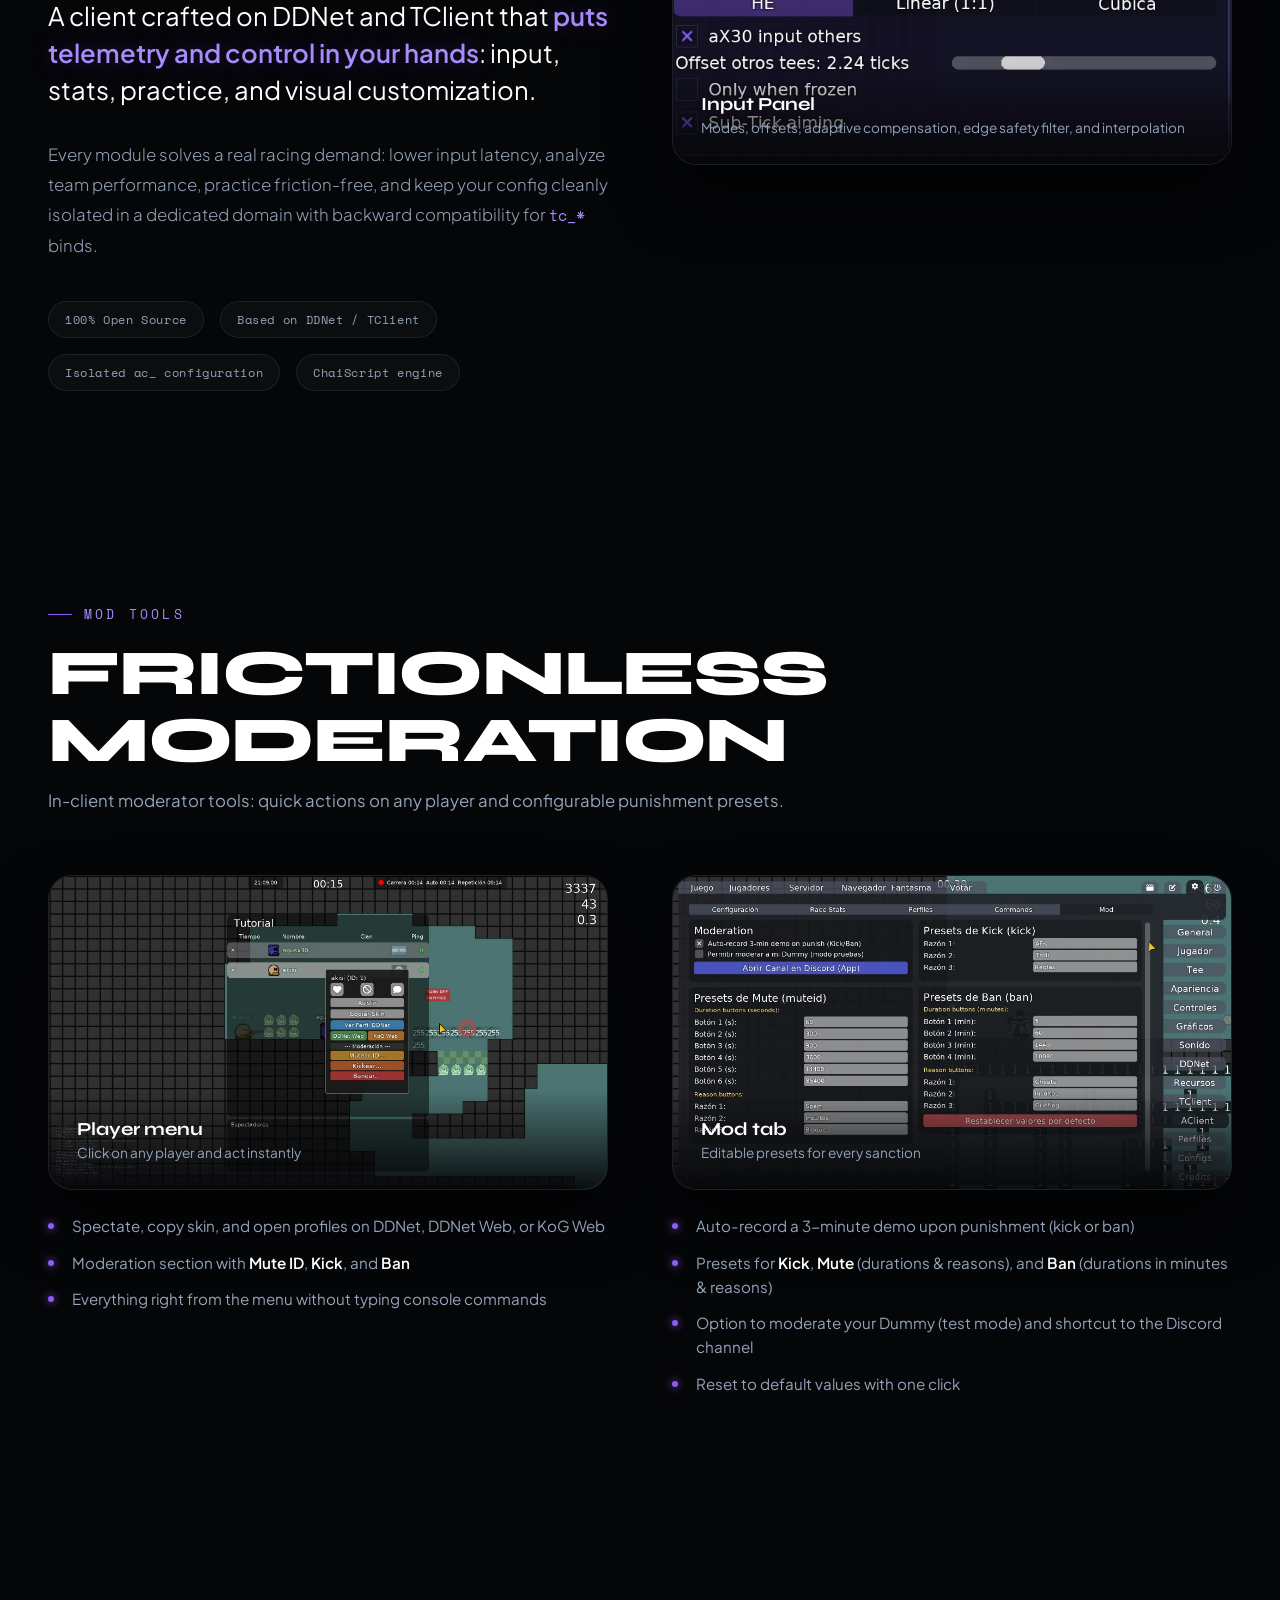
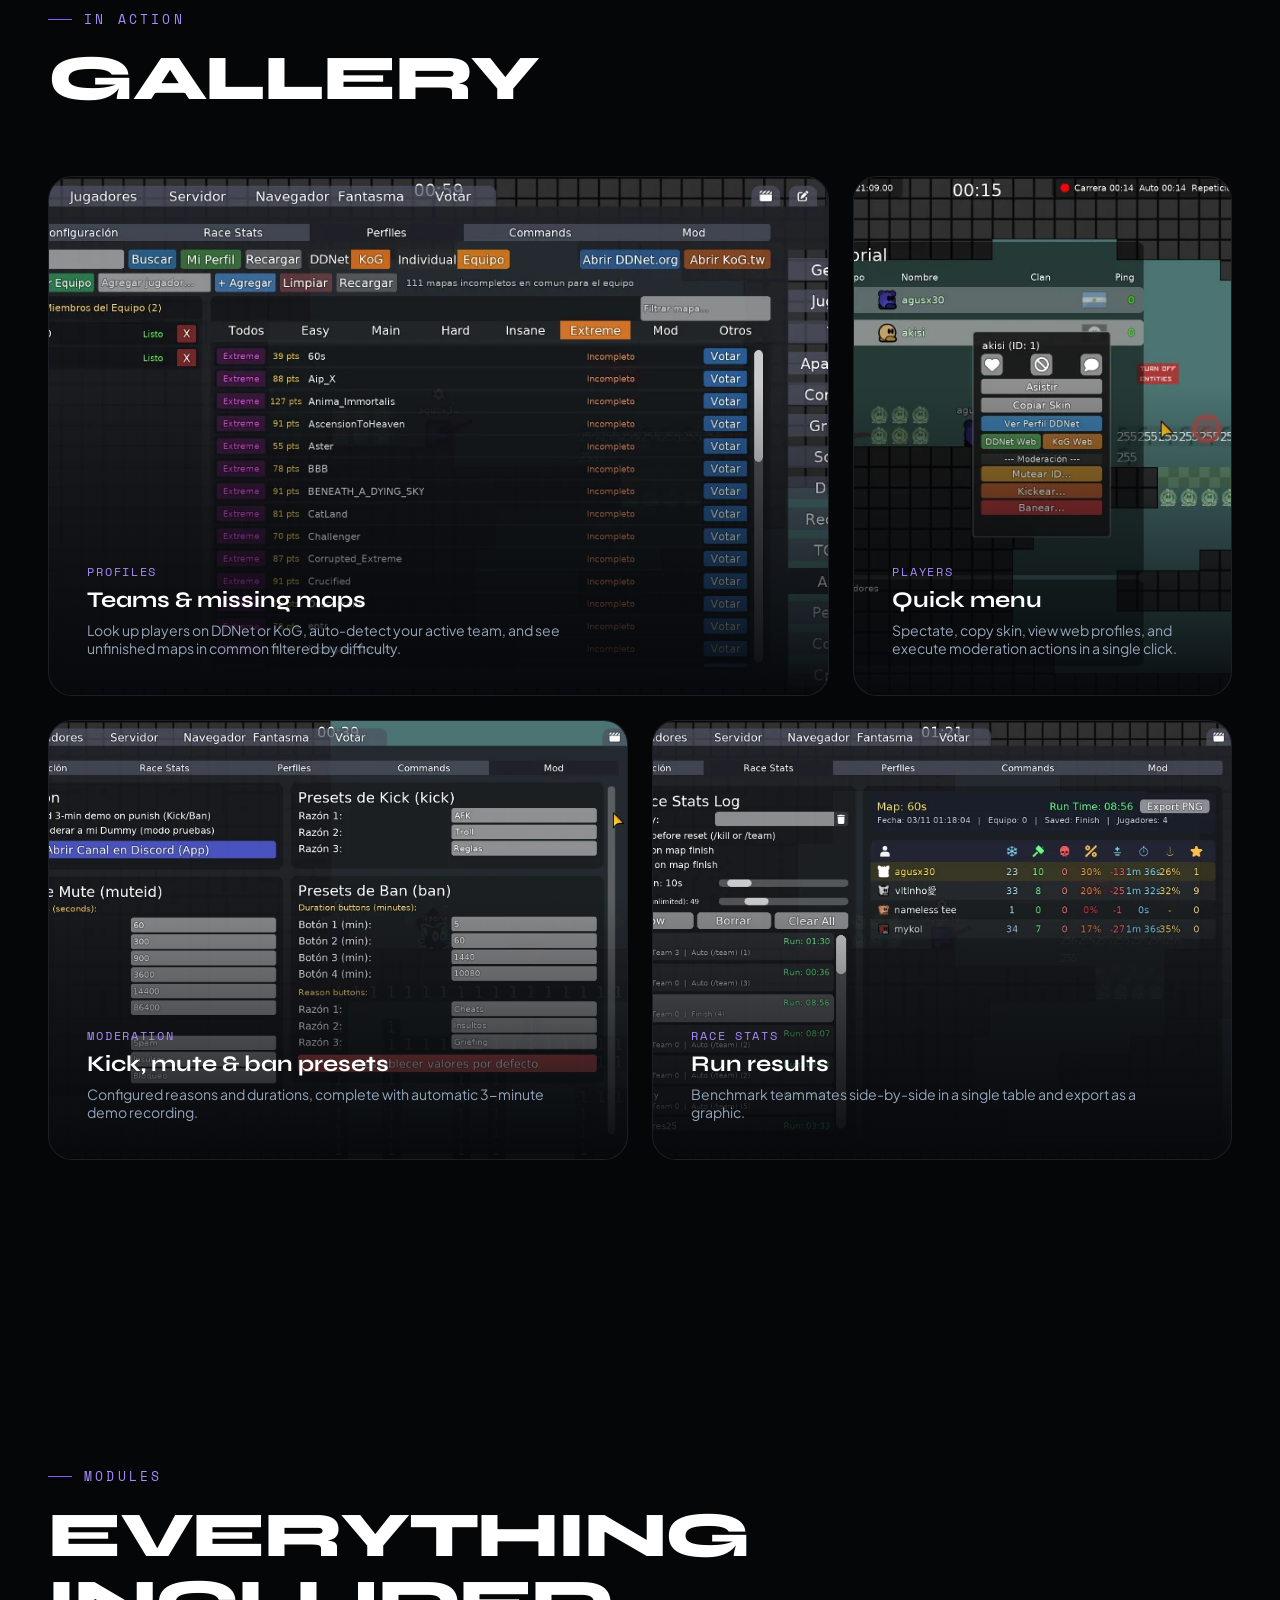
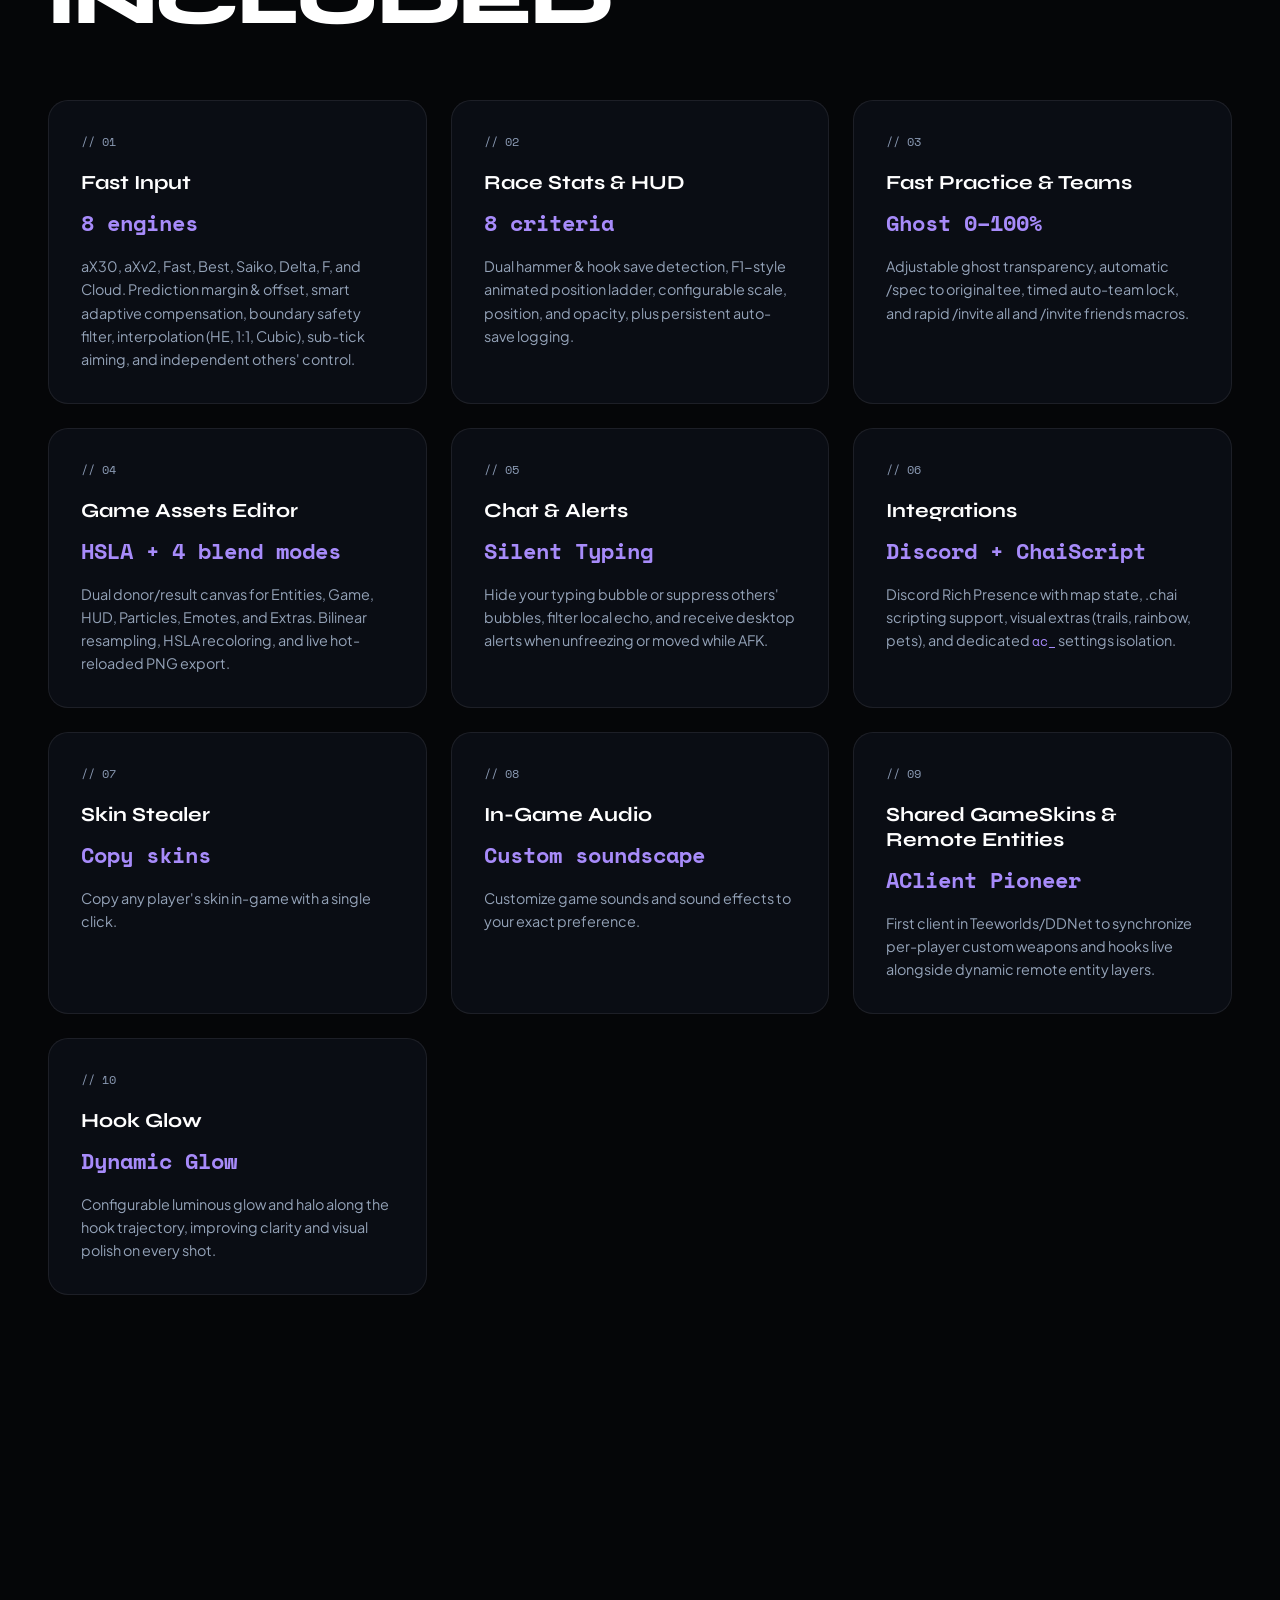
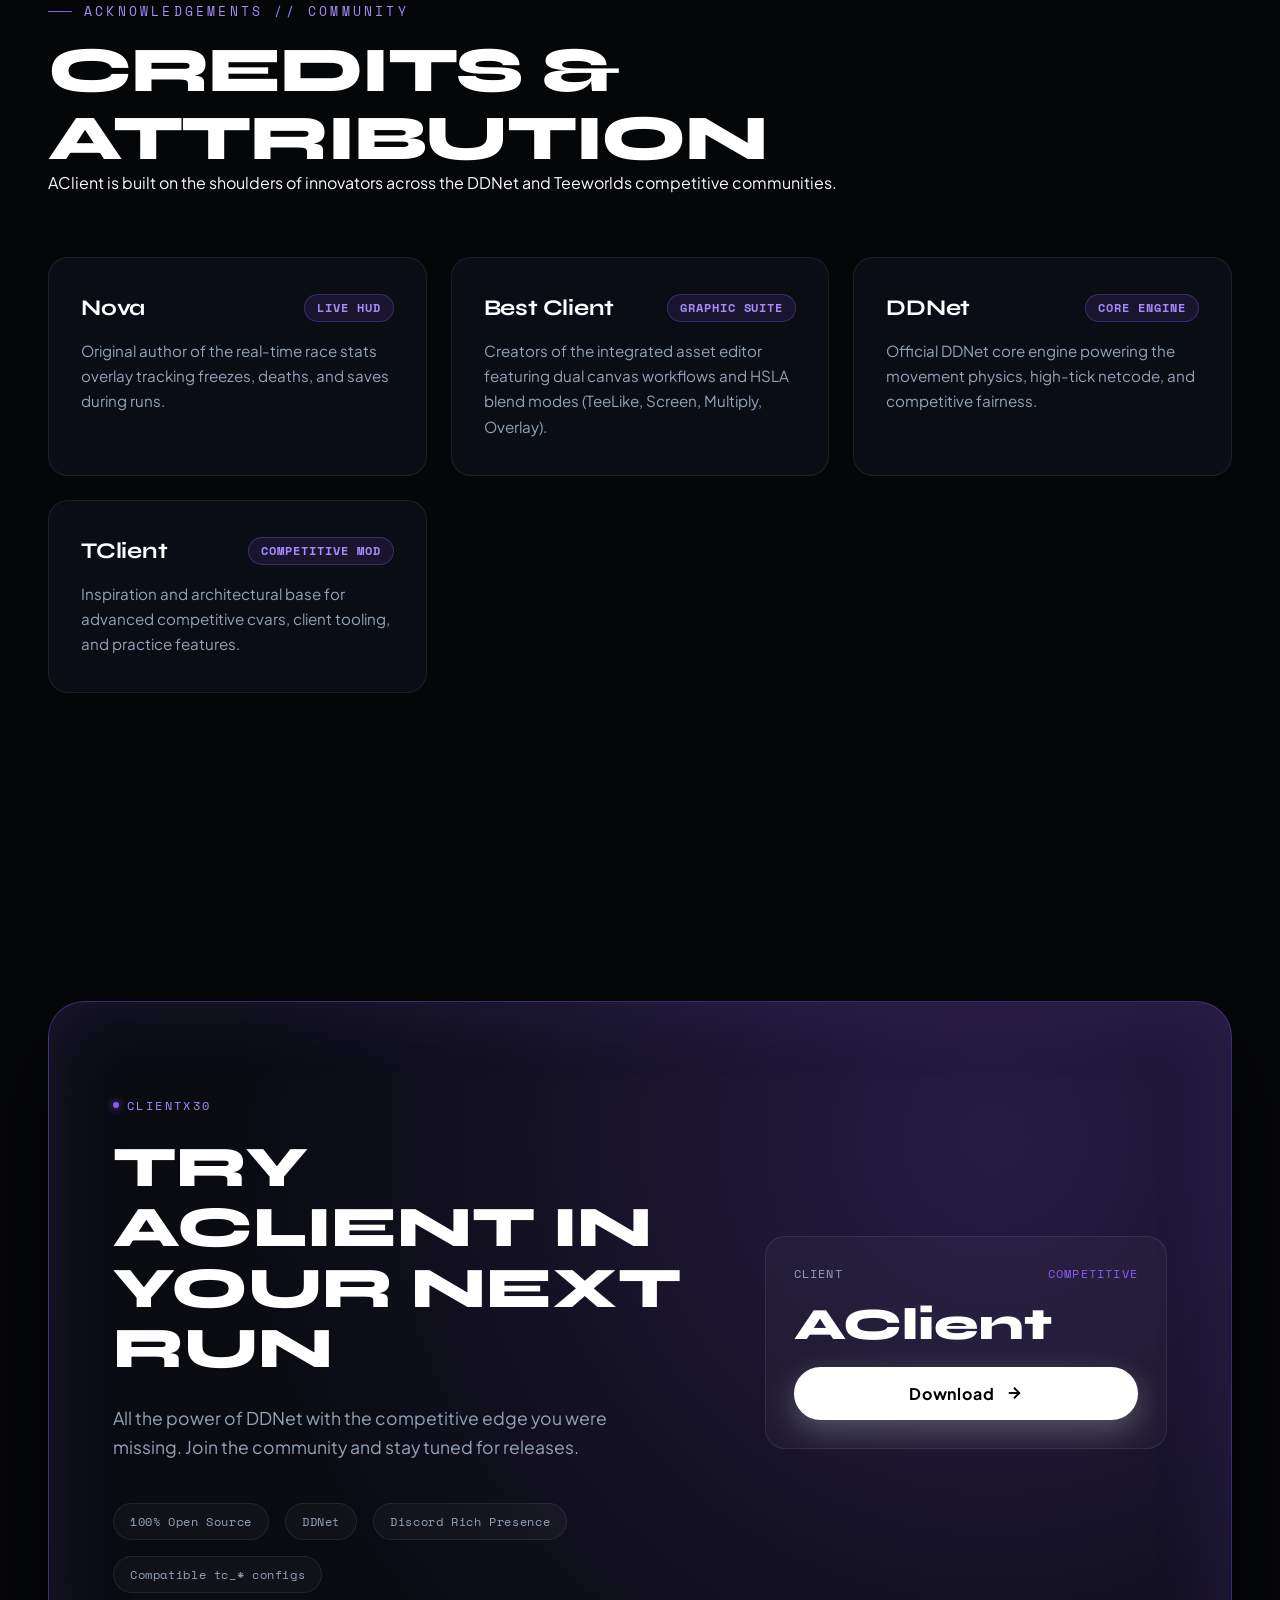
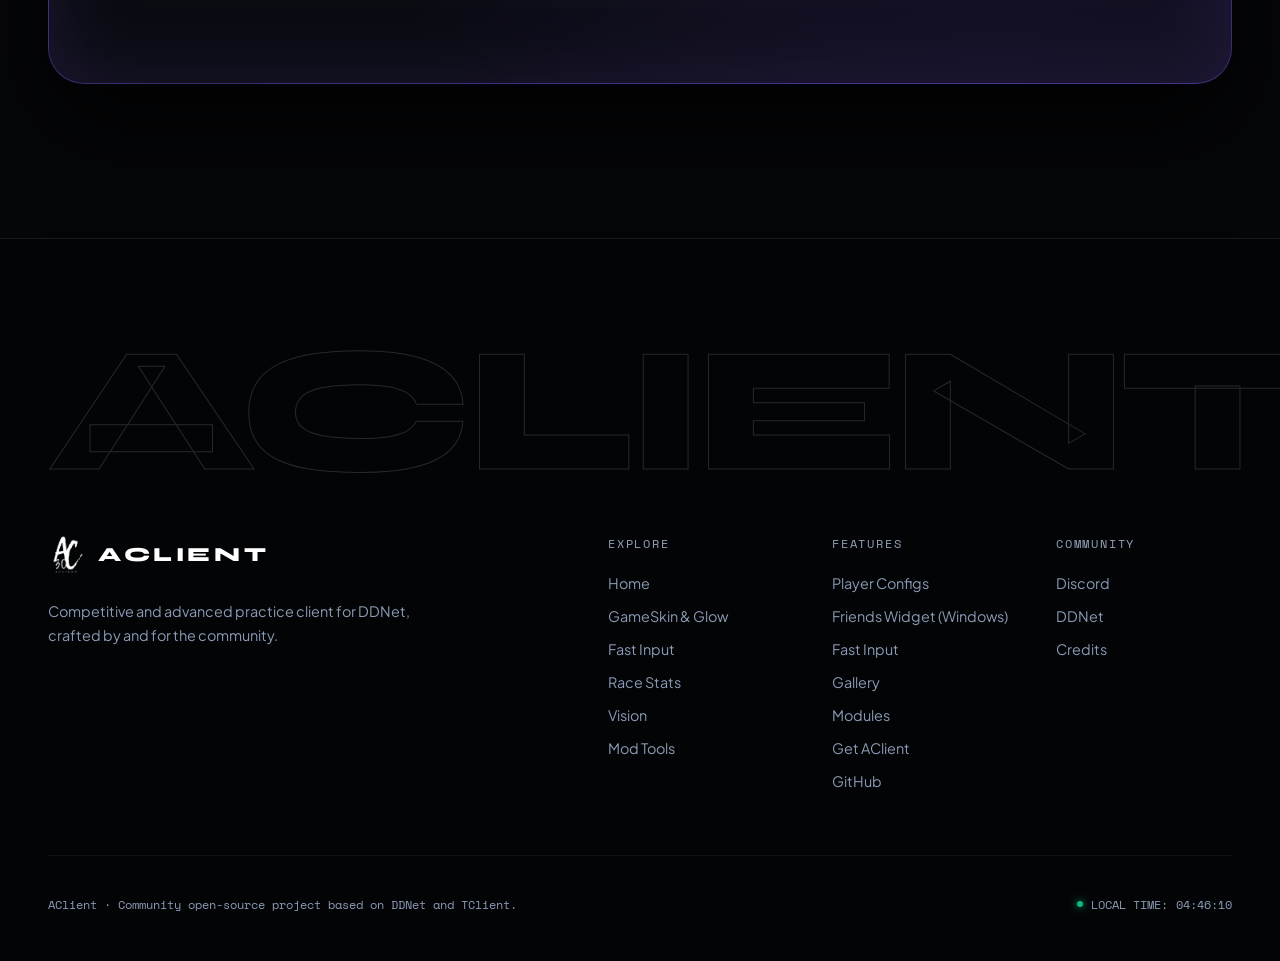
==== commit efc3444e: "feat: agregar pagina explicativa de DDNet Friends Widget y enlace en footer" ====
--- a/index.html
+++ b/index.html
@@ -837,6 +837,7 @@
             <div class="footer-col-title" data-i18n="footer.col2">Funciones</div>
             <ul class="footer-nav-list">
               <li><a href="configs-players/" data-i18n="nav.configs">Configs Players</a></li>
+              <li><a href="friends-widget/">Friends Widget (Windows)</a></li>
               <li><a href="#sound-lab">Fast Input</a></li>
               <li><a href="#gallery" data-i18n="nav.gallery">Galería</a></li>
               <li><a href="#specs" data-i18n="nav.specs">Módulos</a></li>
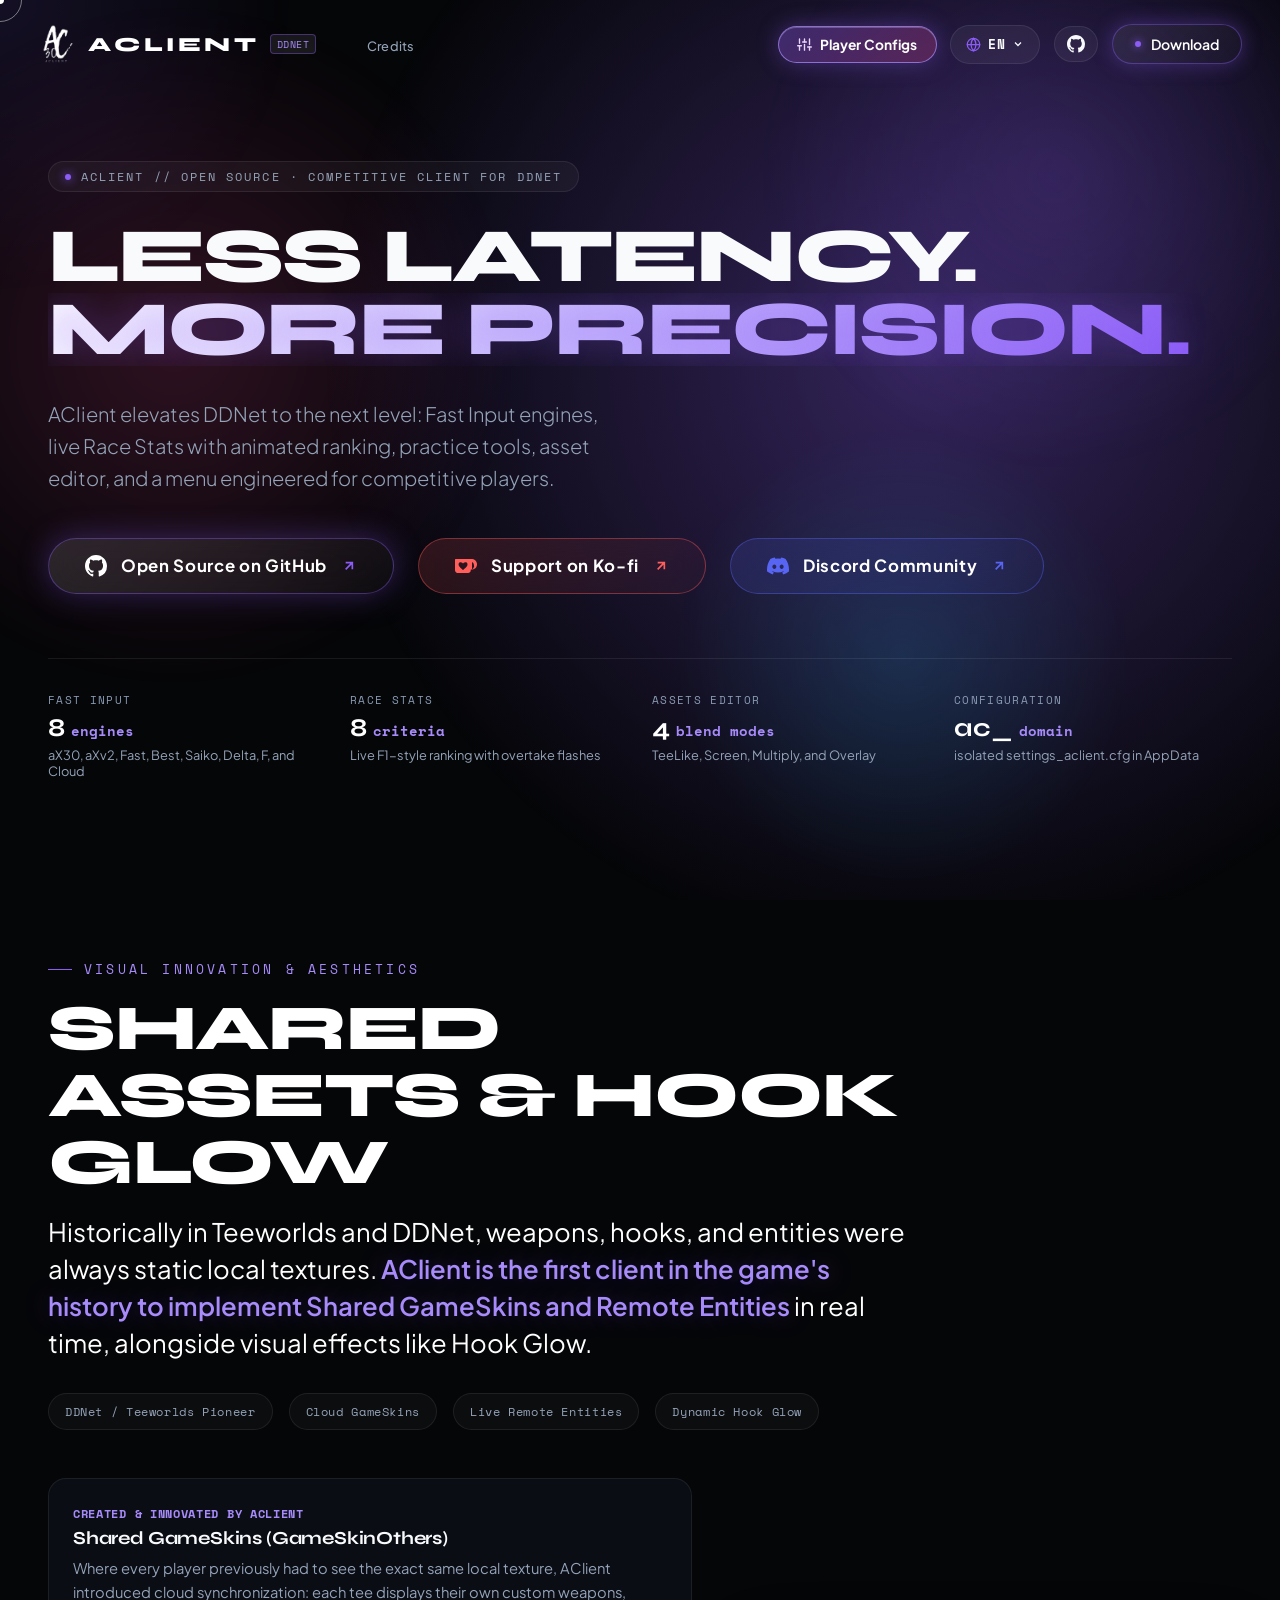
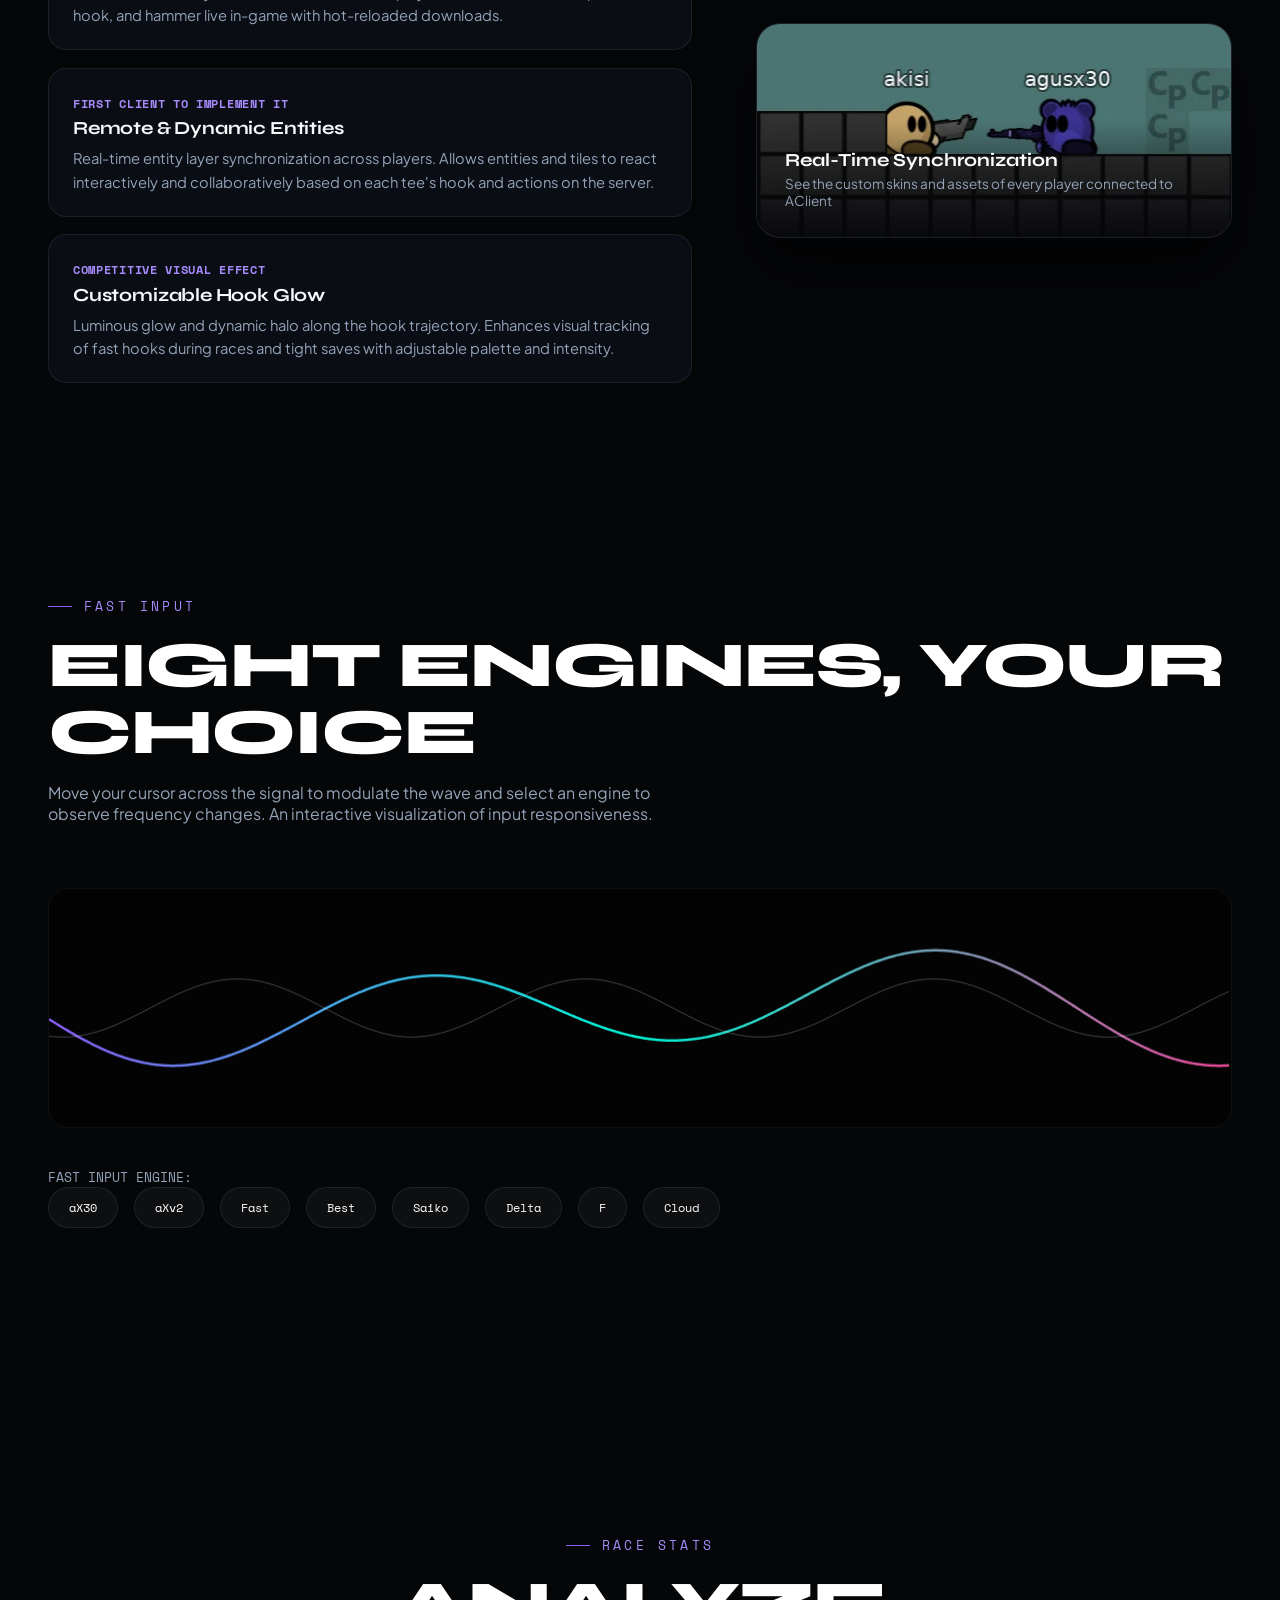
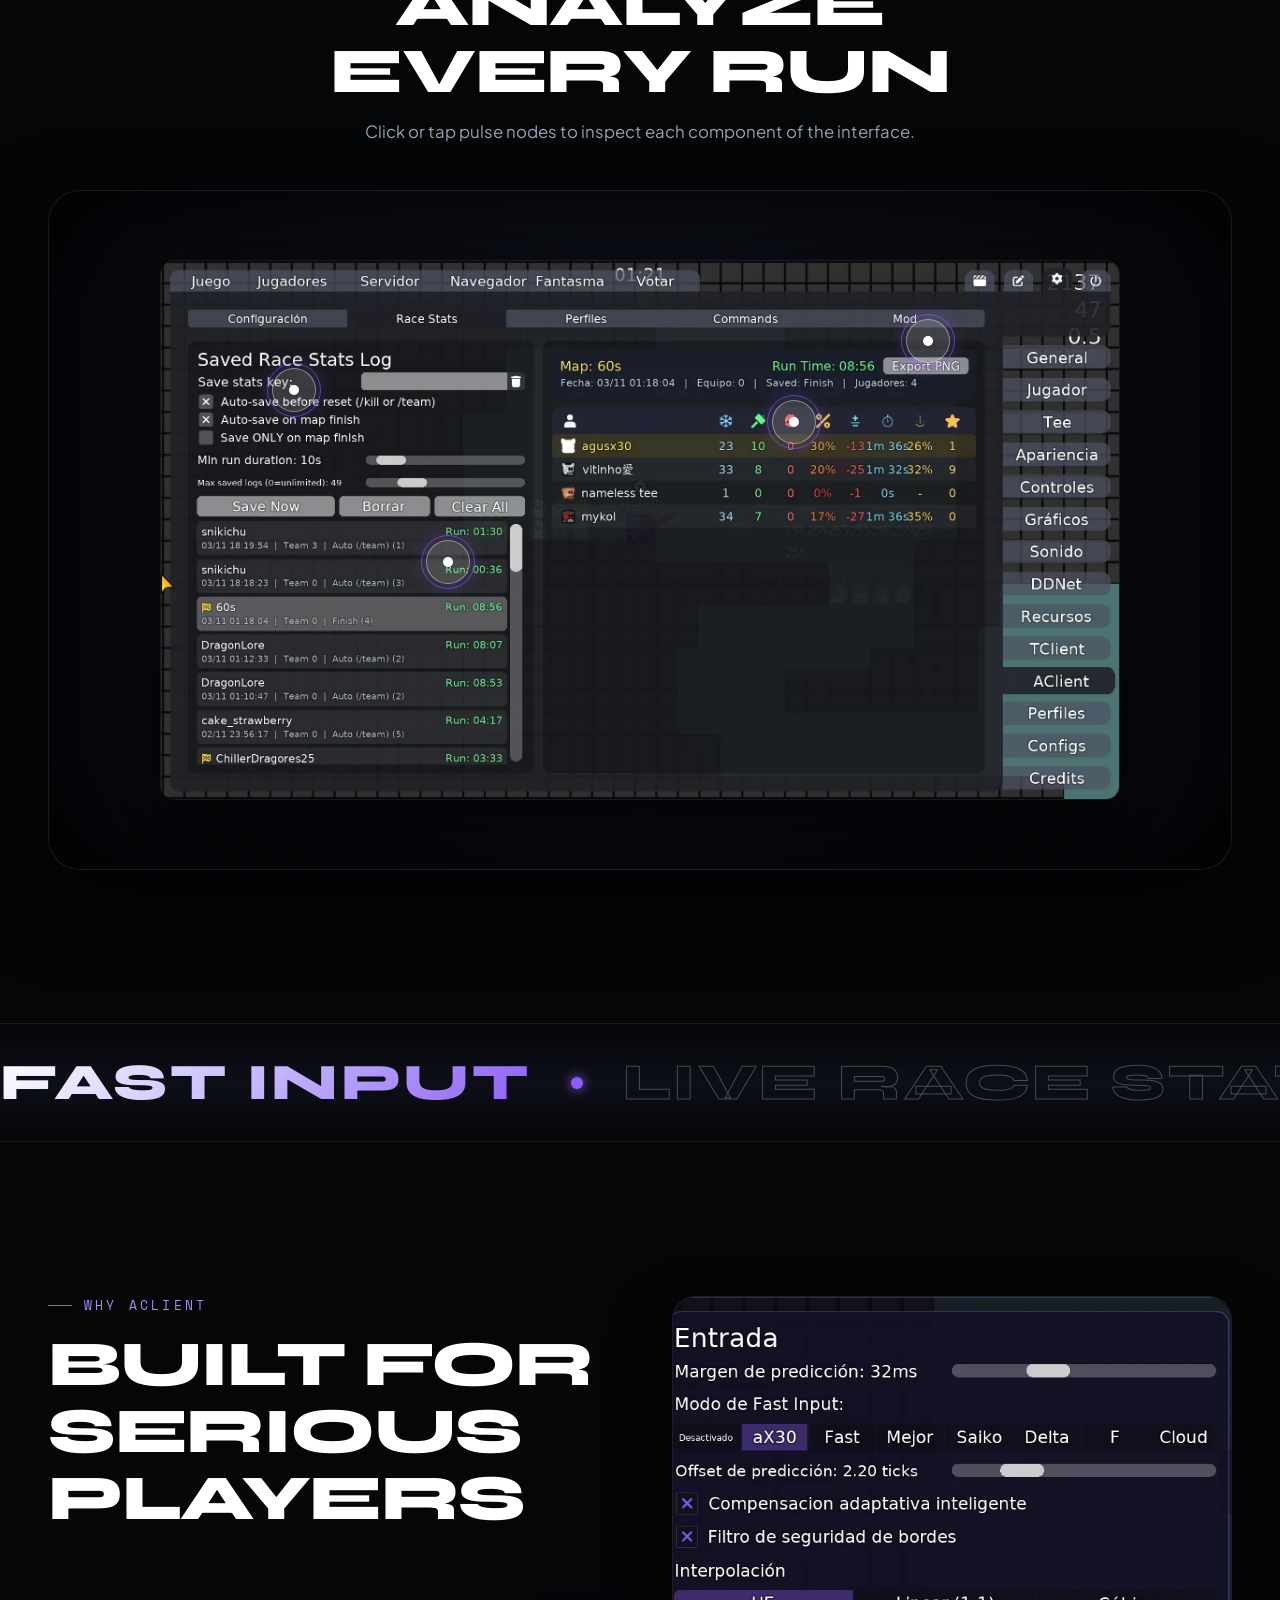
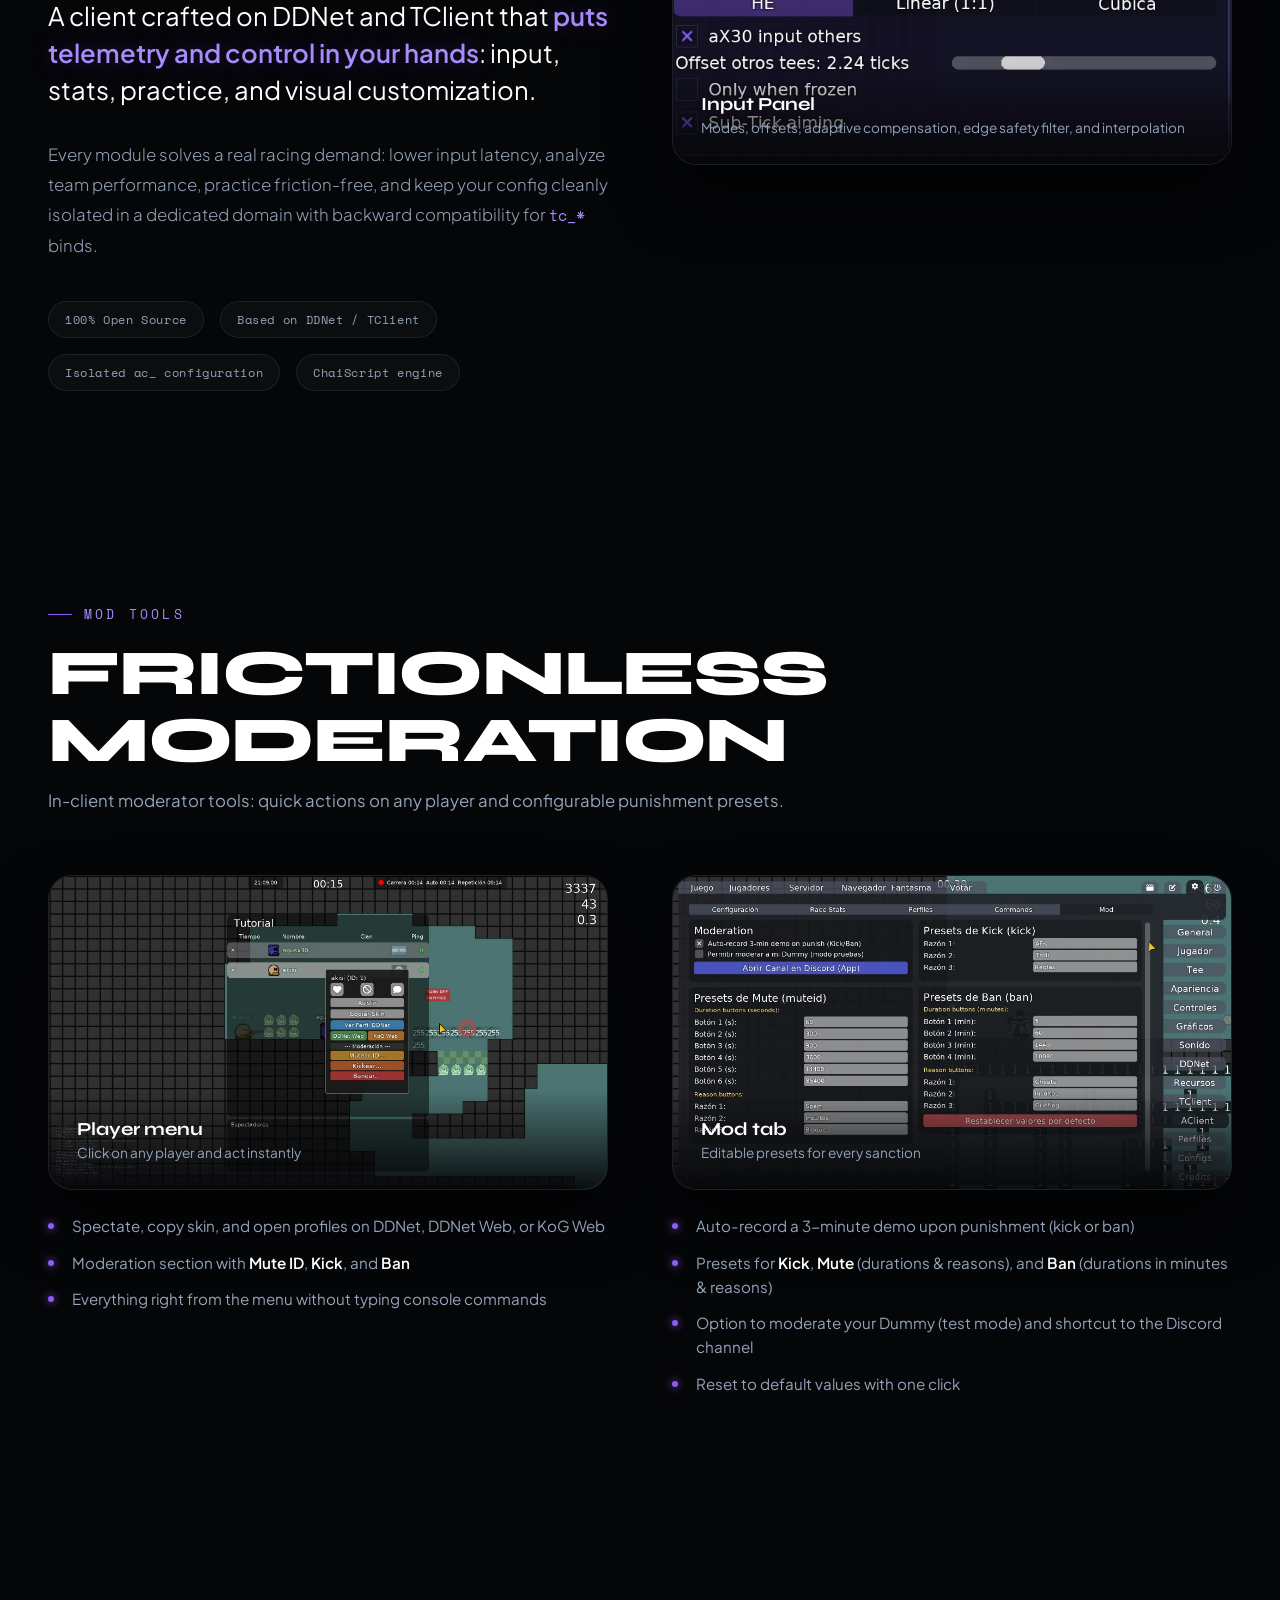
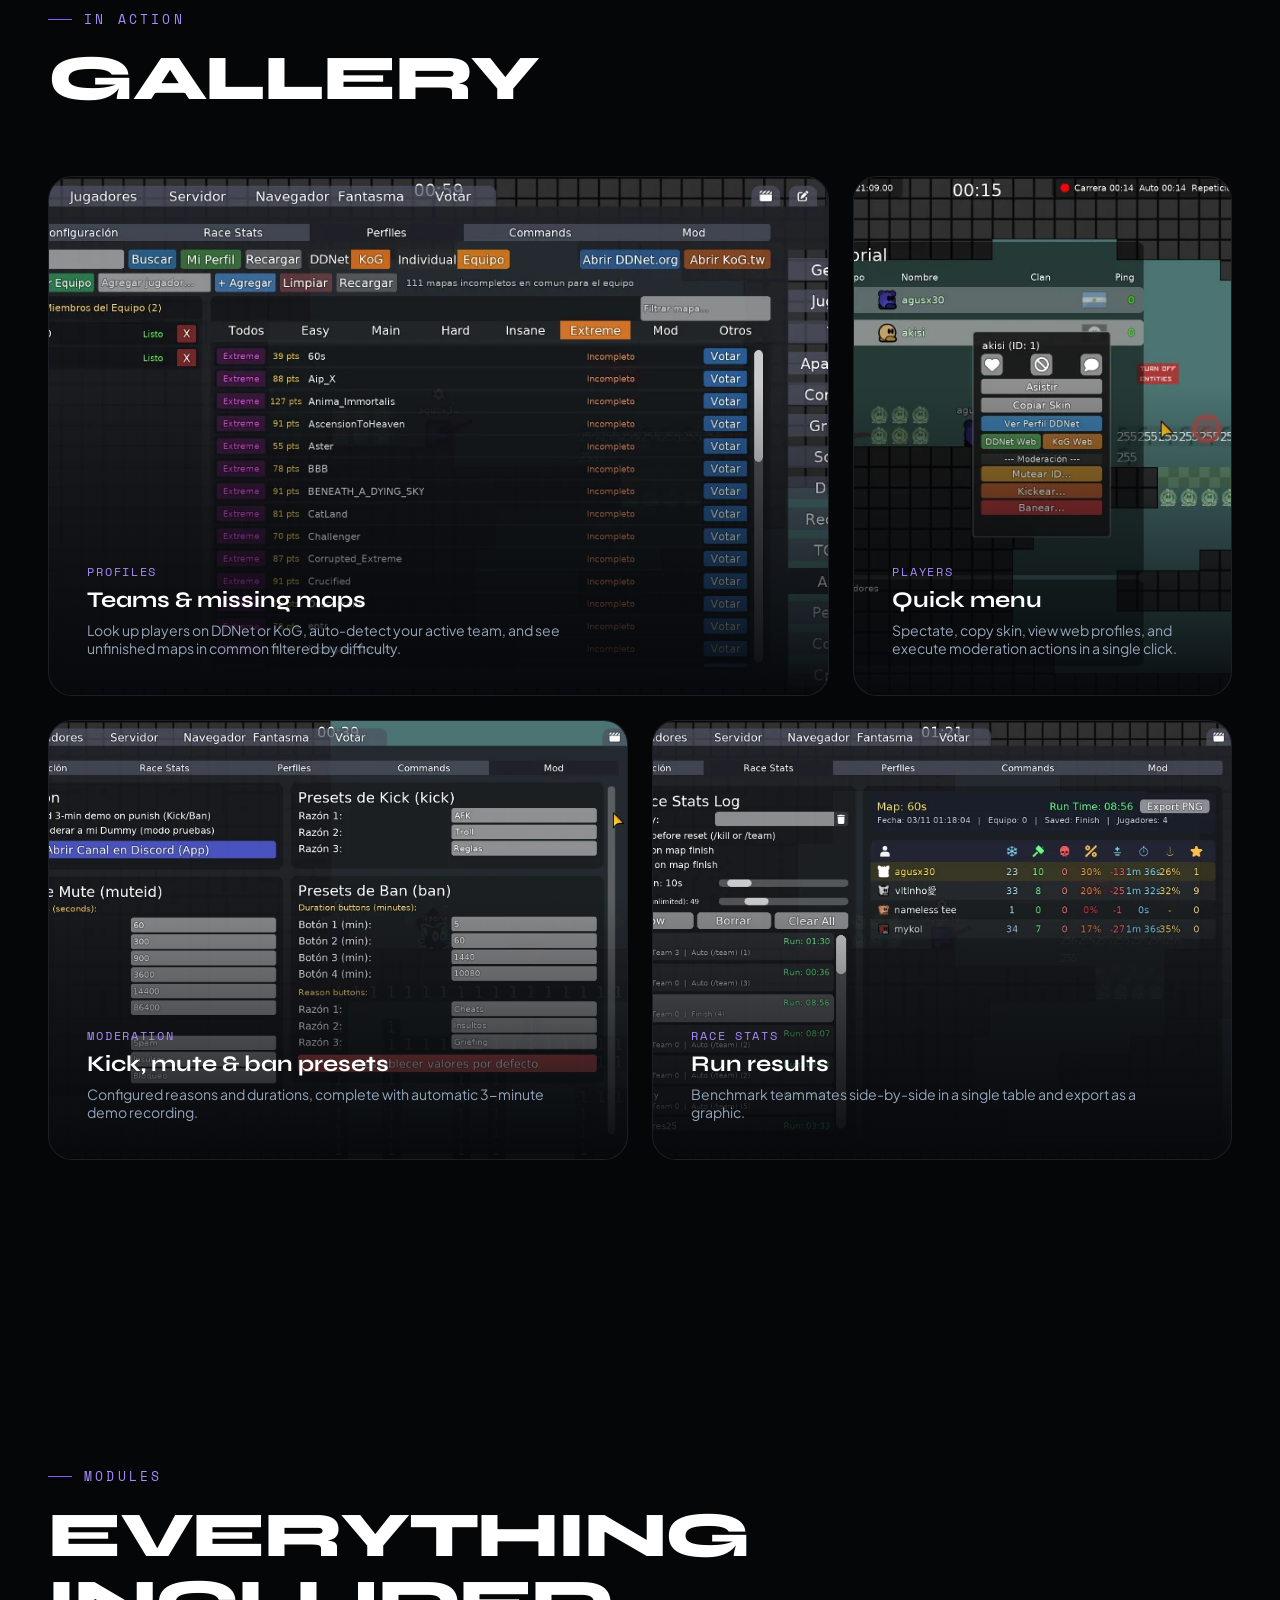
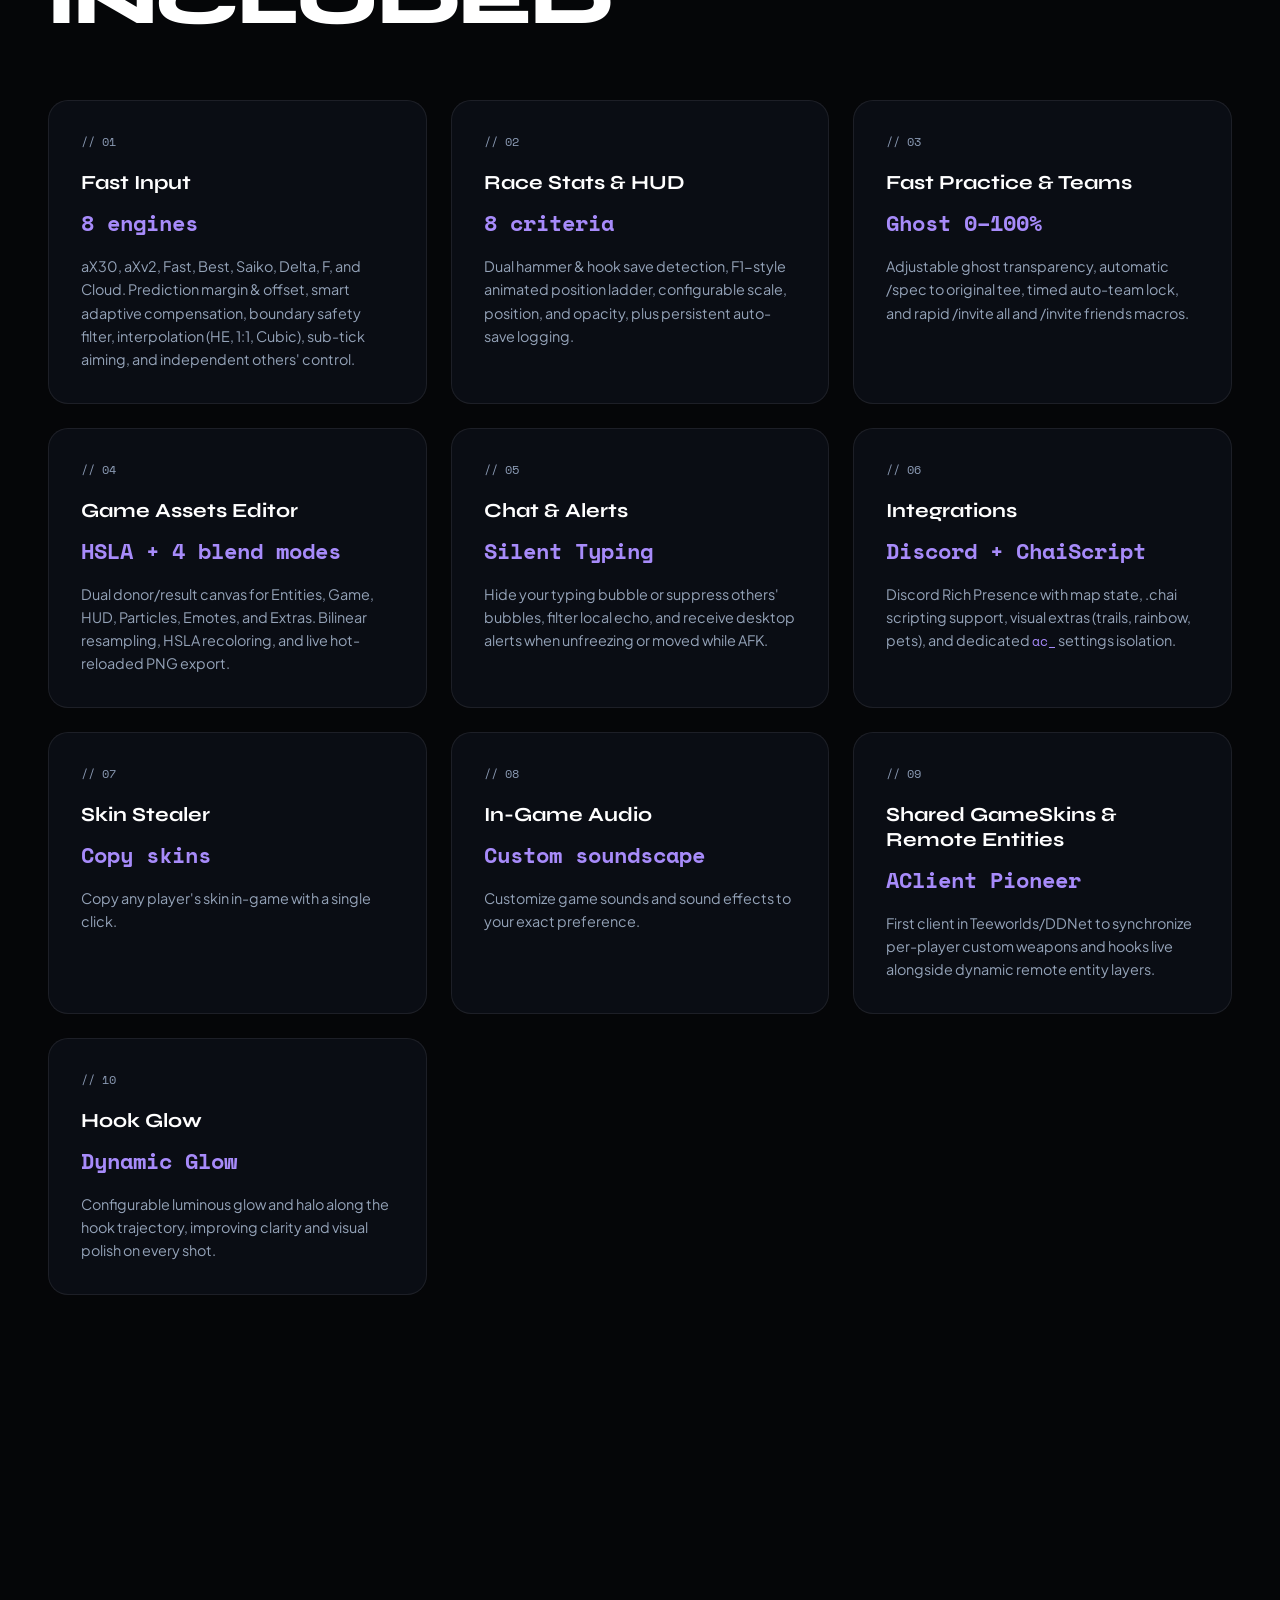
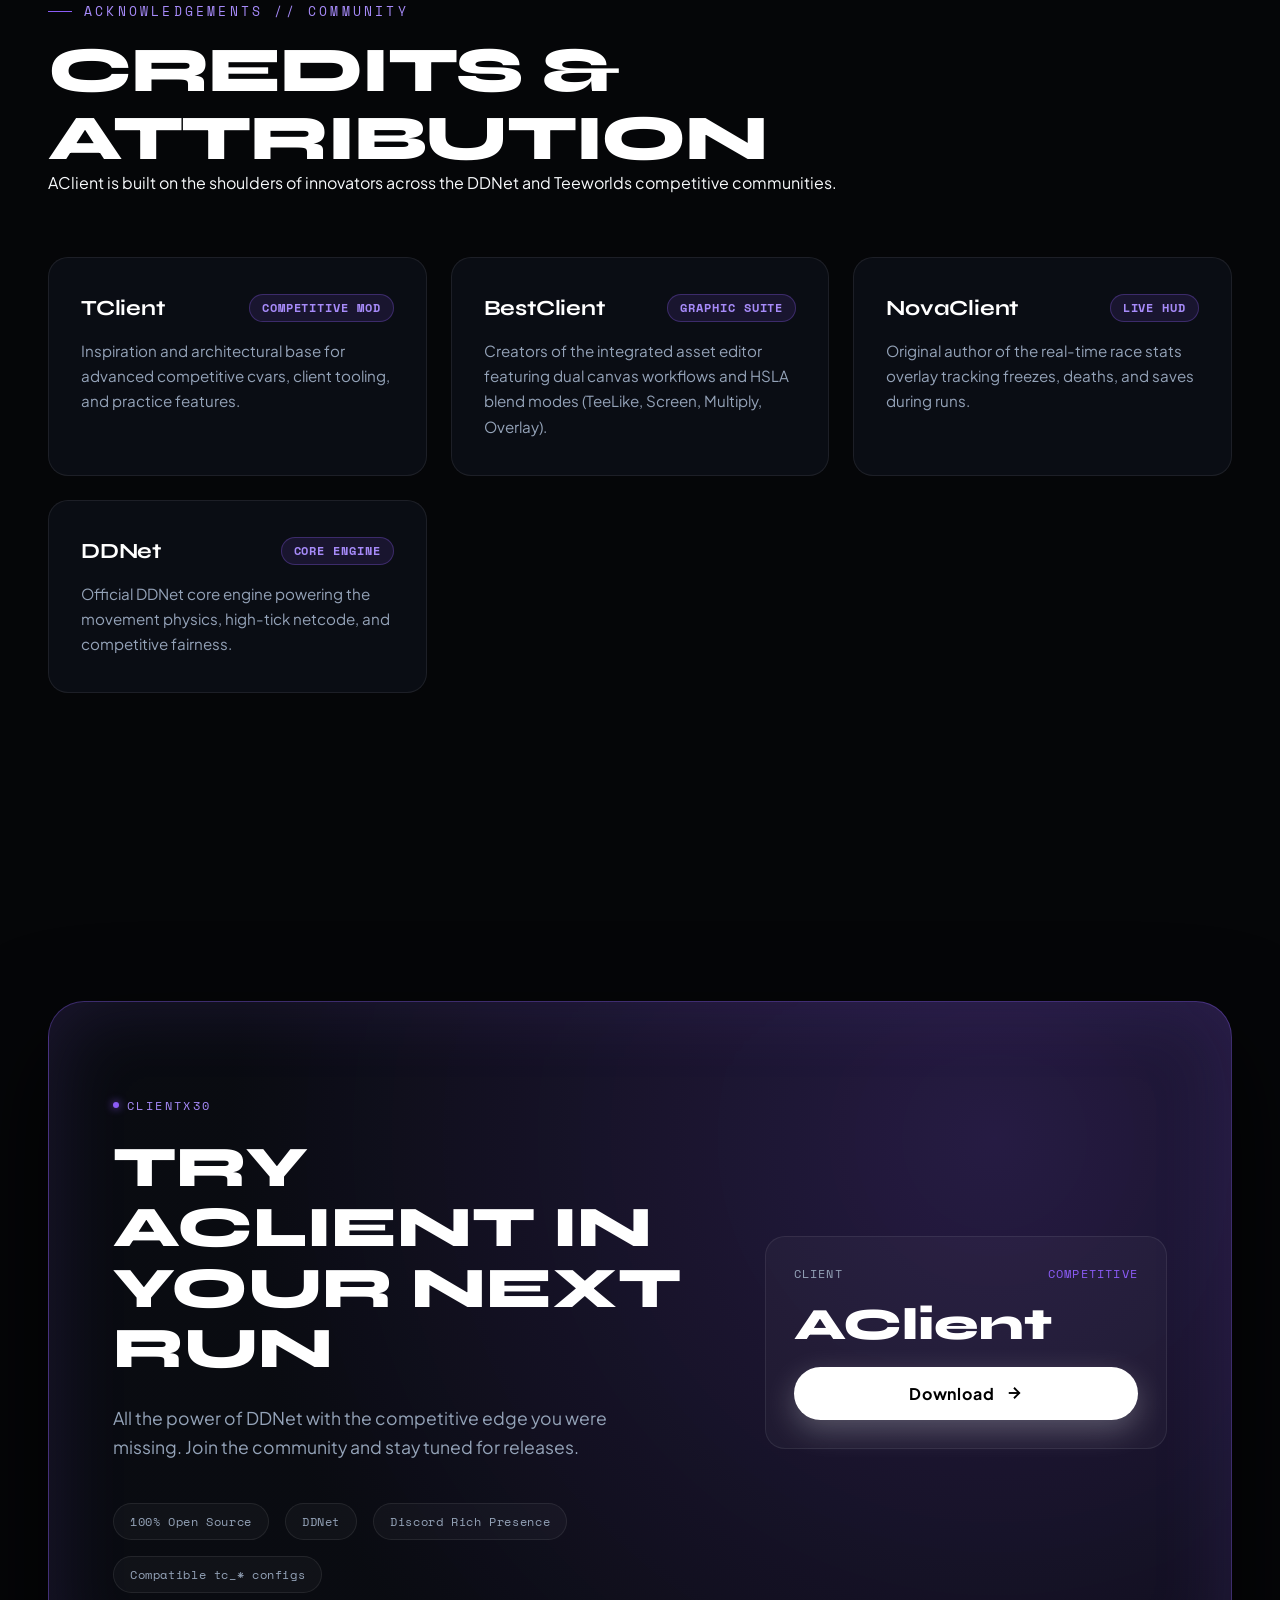
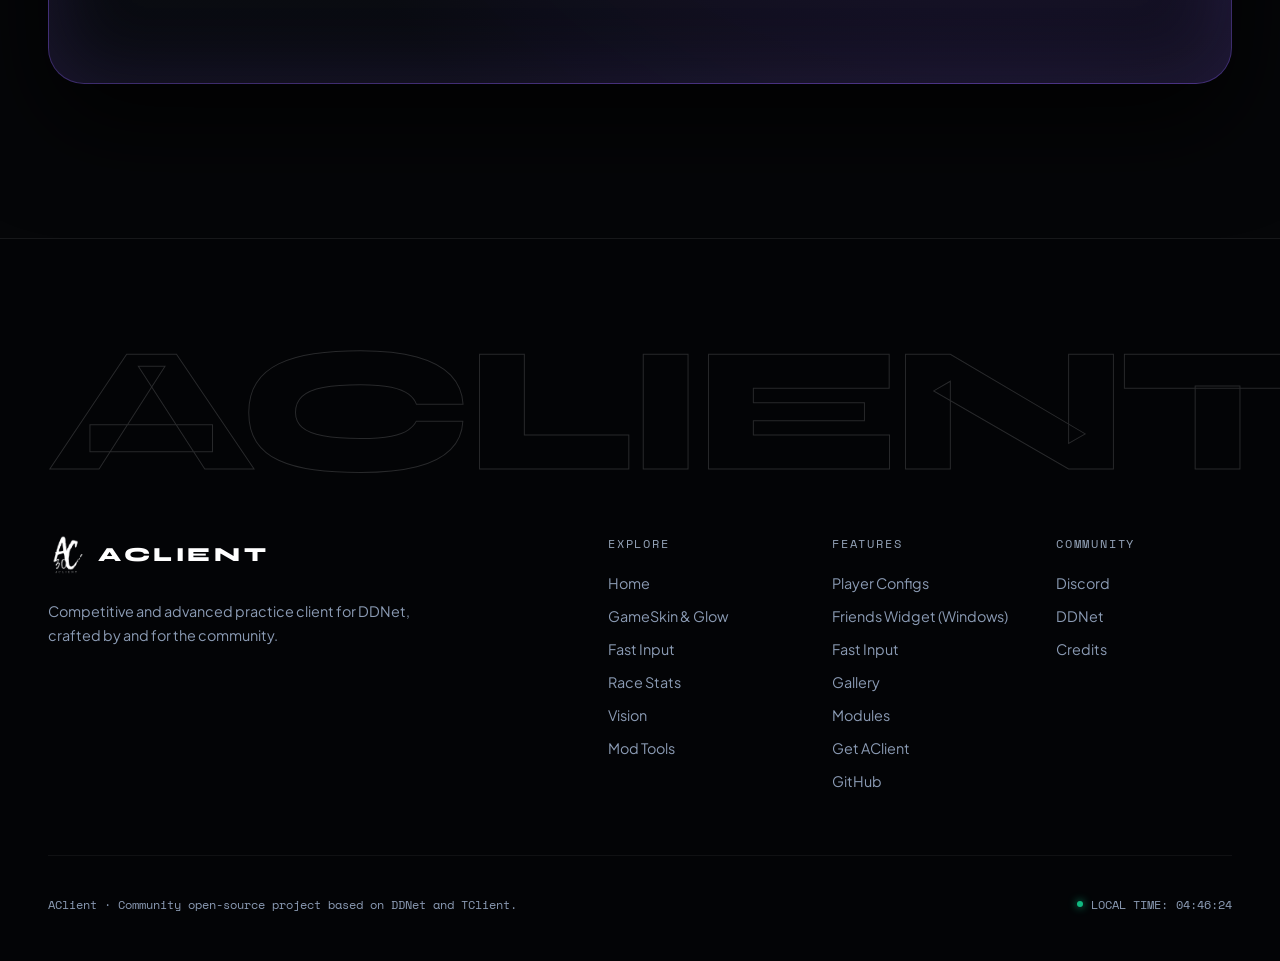
==== commit 42f7e42b: "feat(credits): reordenar creditos (TClient, BestClient, NovaClient, DDNet) y pulir badges" ====
--- a/index.html
+++ b/index.html
@@ -726,21 +726,31 @@
       <div class="credits-grid">
         <div class="credit-card">
           <div class="credit-header">
-            <h3 class="credit-author">Nova</h3>
+            <h3 class="credit-author">TClient</h3>
+            <span class="credit-badge" data-i18n="credits.tclient_badge">Competitive Mod</span>
+          </div>
+          <p class="credit-body" data-i18n="credits.tclient_desc">
+            Inspiración y base modular para configuraciones competitivas avanzadas, integraciones y utilidades de práctica.
+          </p>
+        </div>
+
+        <div class="credit-card">
+          <div class="credit-header">
+            <h3 class="credit-author">BestClient</h3>
+            <span class="credit-badge" data-i18n="credits.bestclient_badge">Graphic Suite</span>
+          </div>
+          <p class="credit-body" data-i18n="credits.bestclient_desc">
+            Creadores del editor de assets integrado con lienzo dual y modos de fusión HSLA (TeeLike, Screen, Multiply y Overlay).
+          </p>
+        </div>
+
+        <div class="credit-card">
+          <div class="credit-header">
+            <h3 class="credit-author">NovaClient</h3>
             <span class="credit-badge" data-i18n="credits.nova_badge">Live HUD</span>
           </div>
           <p class="credit-body" data-i18n="credits.nova_desc">
             Creador original del overlay de estadísticas en vivo que contabiliza freezes, muertes y saves en tiempo real durante la carrera.
-          </p>
-        </div>
-
-        <div class="credit-card">
-          <div class="credit-header">
-            <h3 class="credit-author">Best Client</h3>
-            <span class="credit-badge" data-i18n="credits.bestclient_badge">Graphic Suite</span>
-          </div>
-          <p class="credit-body" data-i18n="credits.bestclient_desc">
-            Creadores del editor de assets integrado con lienzo dual y modos de fusión HSLA (TeeLike, Screen, Multiply y Overlay).
           </p>
         </div>
 
@@ -751,16 +761,6 @@
           </div>
           <p class="credit-body" data-i18n="credits.ddnet_desc">
             Motor base oficial de DDNet sobre el que se apoya toda la física de juego, conectividad y seguridad de red.
-          </p>
-        </div>
-
-        <div class="credit-card">
-          <div class="credit-header">
-            <h3 class="credit-author">TClient</h3>
-            <span class="credit-badge" data-i18n="credits.tclient_badge">Competitive Mod</span>
-          </div>
-          <p class="credit-body" data-i18n="credits.tclient_desc">
-            Inspiración y base modular para configuraciones competitivas avanzadas, integraciones y utilidades de práctica.
           </p>
         </div>
       </div>
--- a/css/style.css
+++ b/css/style.css
@@ -2188,12 +2188,14 @@
   display: flex;
   align-items: center;
   justify-content: space-between;
+  gap: 0.75rem;
+  flex-wrap: wrap;
   margin-bottom: 1rem;
 }
 
 .credit-author {
   font-family: var(--font-display);
-  font-size: 1.4rem;
+  font-size: 1.35rem;
   font-weight: 700;
   color: #fff;
   letter-spacing: -0.01em;
@@ -2202,12 +2204,14 @@
 .credit-badge {
   display: inline-block;
   font-family: var(--font-mono);
-  font-size: 0.75rem;
+  font-size: 0.72rem;
   font-weight: 700;
   text-transform: uppercase;
   letter-spacing: 0.08em;
   padding: 0.3rem 0.75rem;
   border-radius: 100px;
+  white-space: nowrap;
+  flex-shrink: 0;
   background: rgba(139, 92, 246, 0.12);
   color: var(--accent-text);
   border: 1px solid rgba(139, 92, 246, 0.3);
